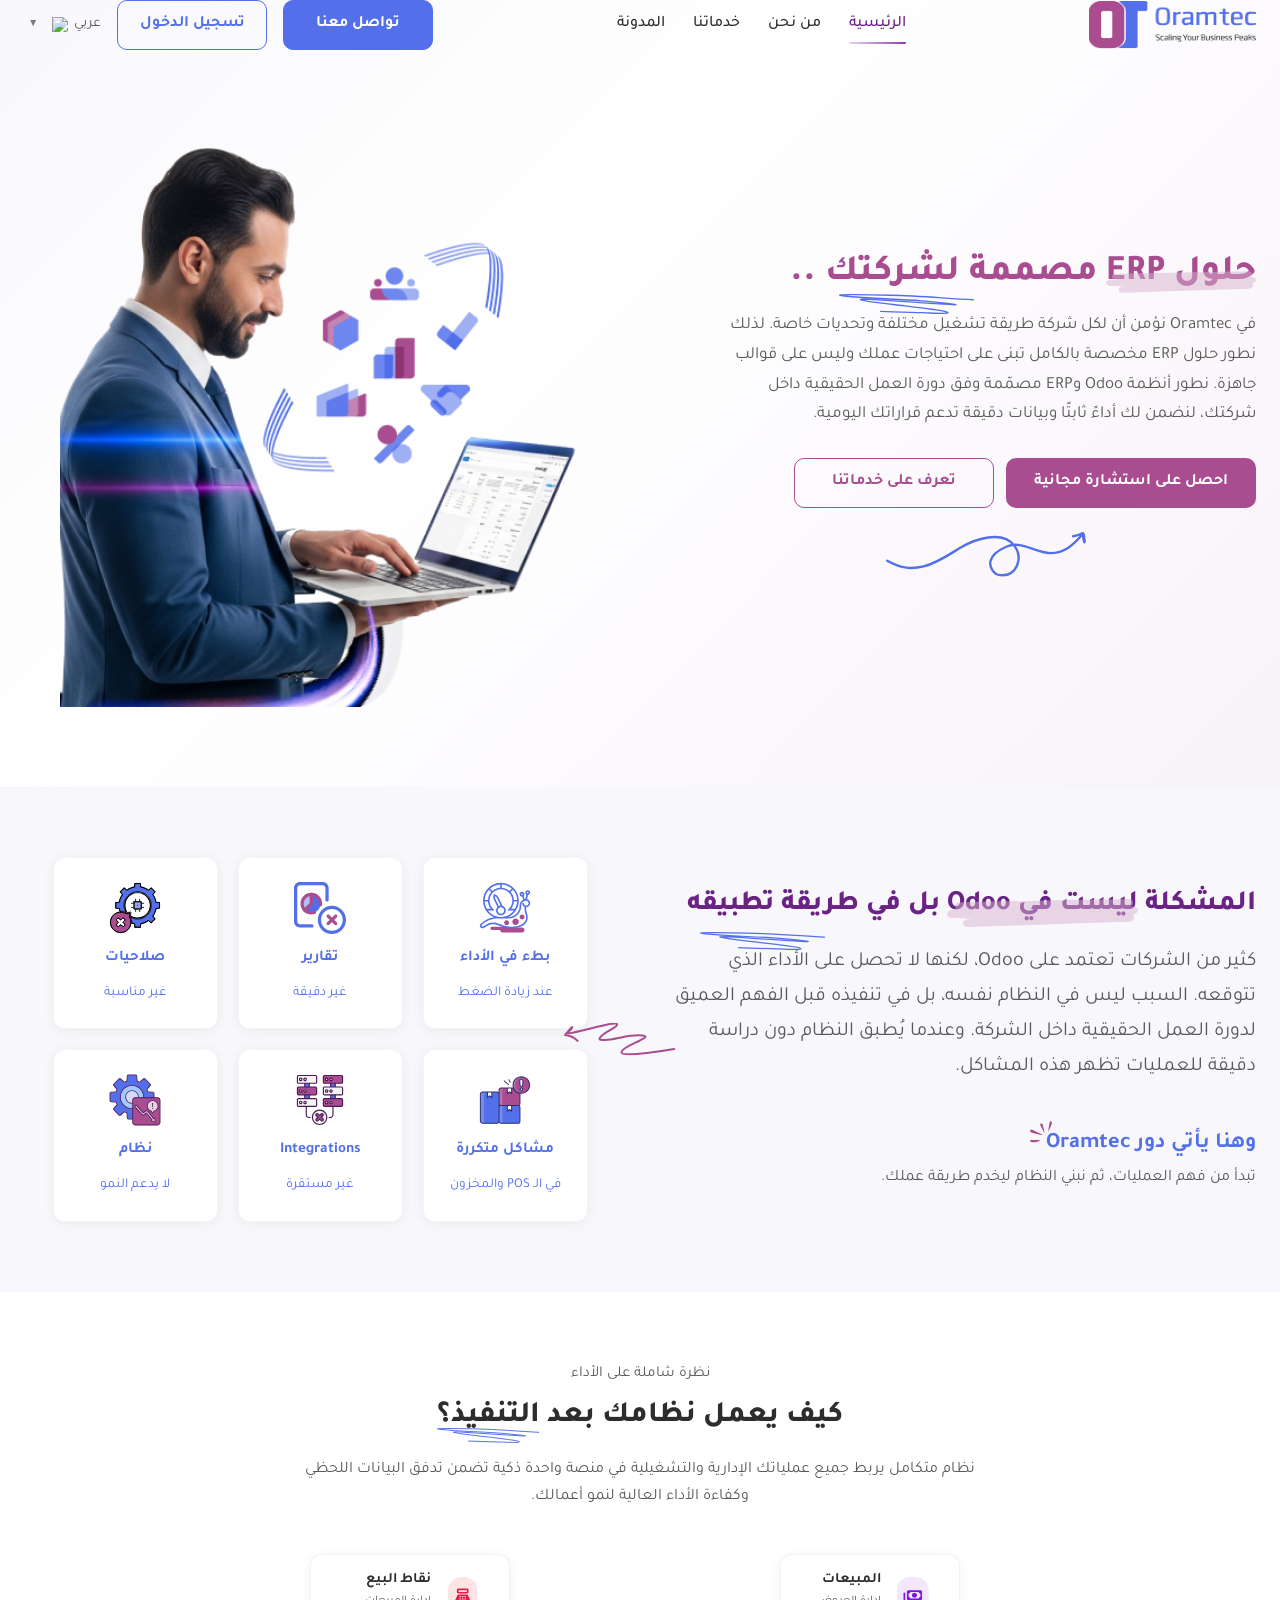
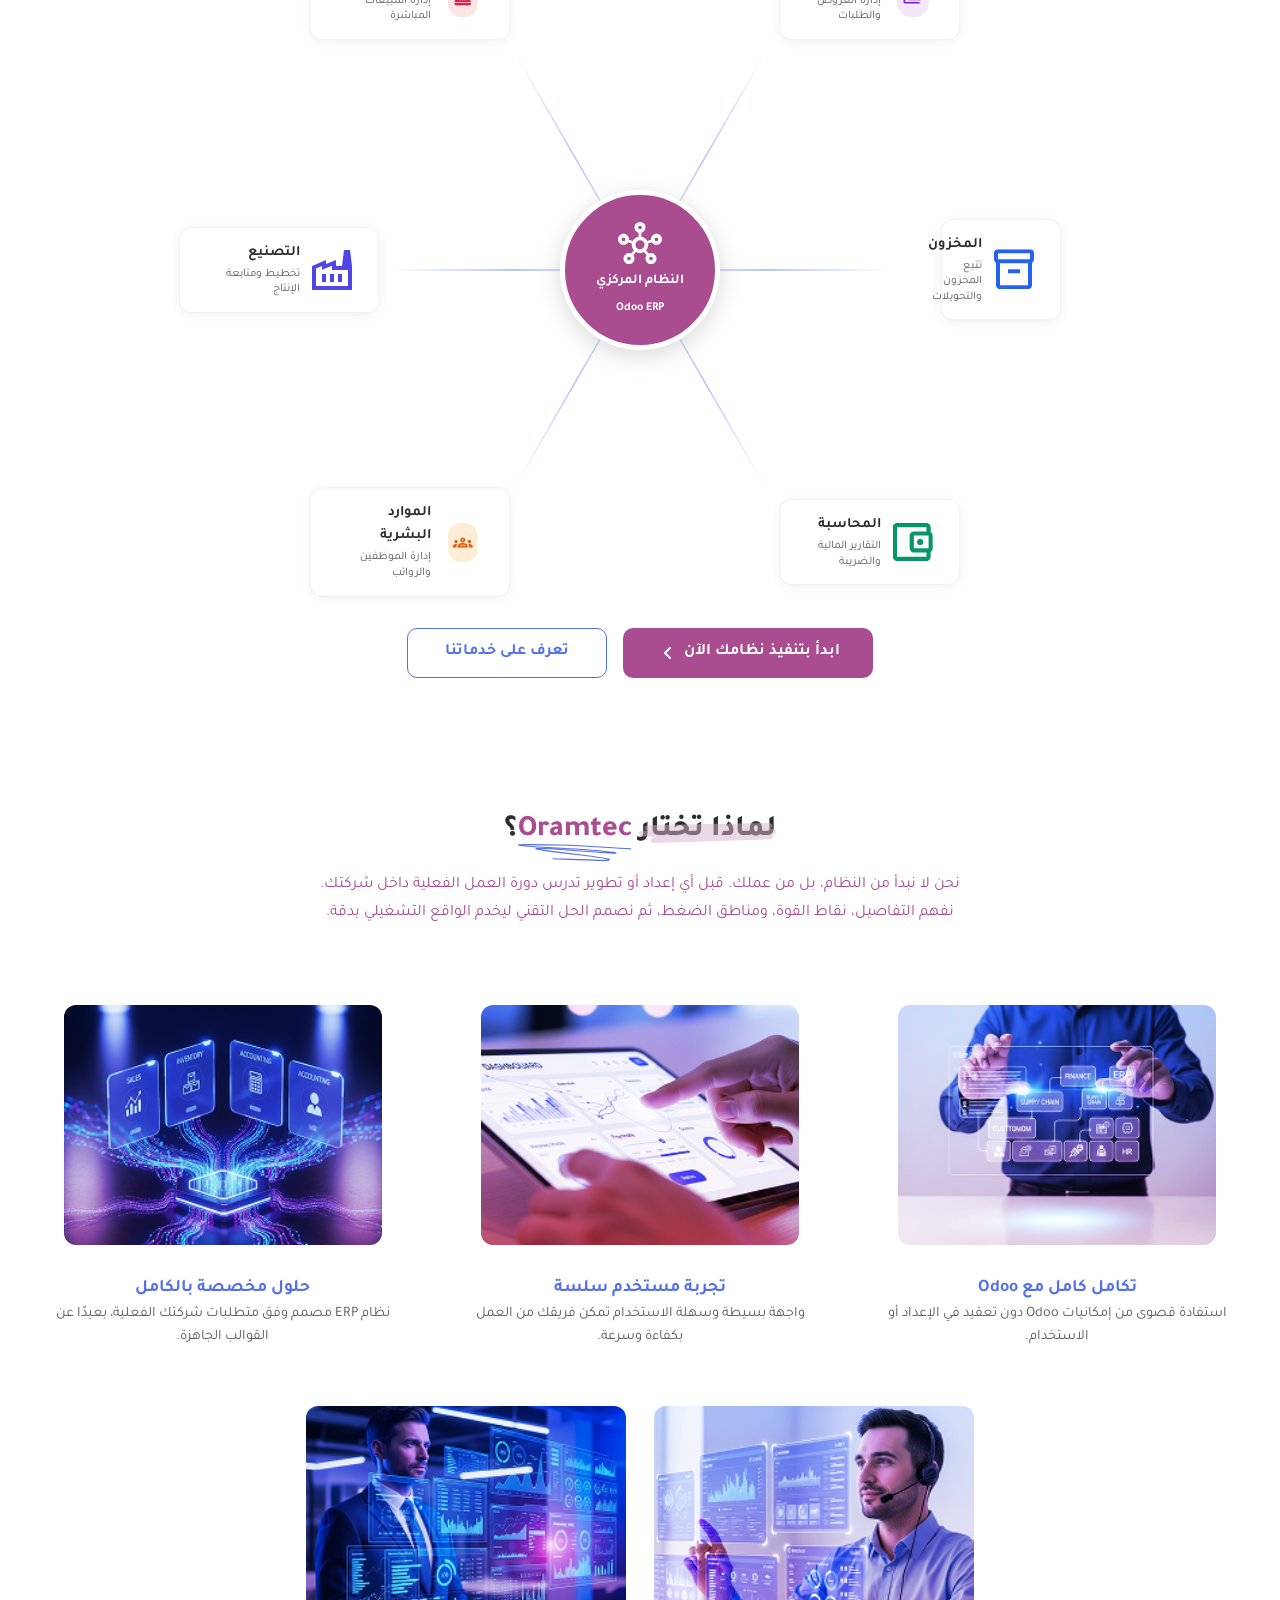
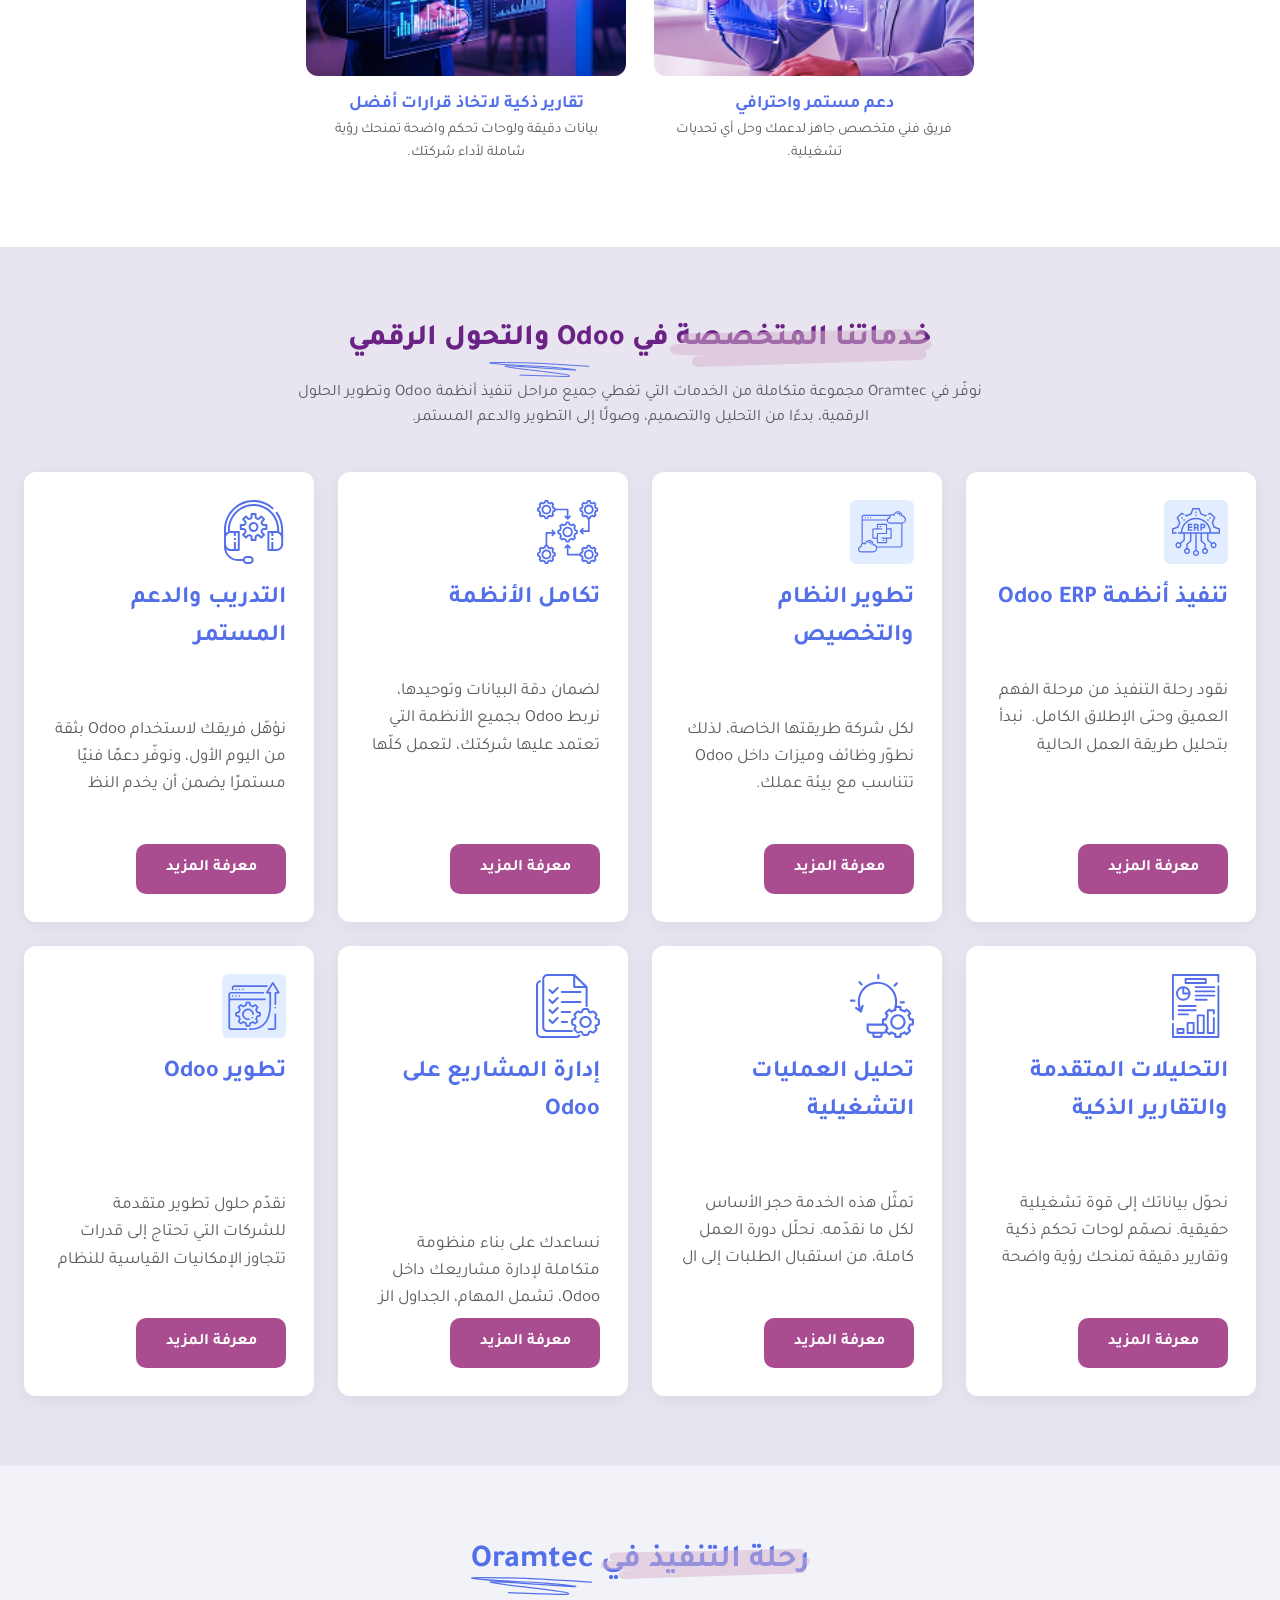
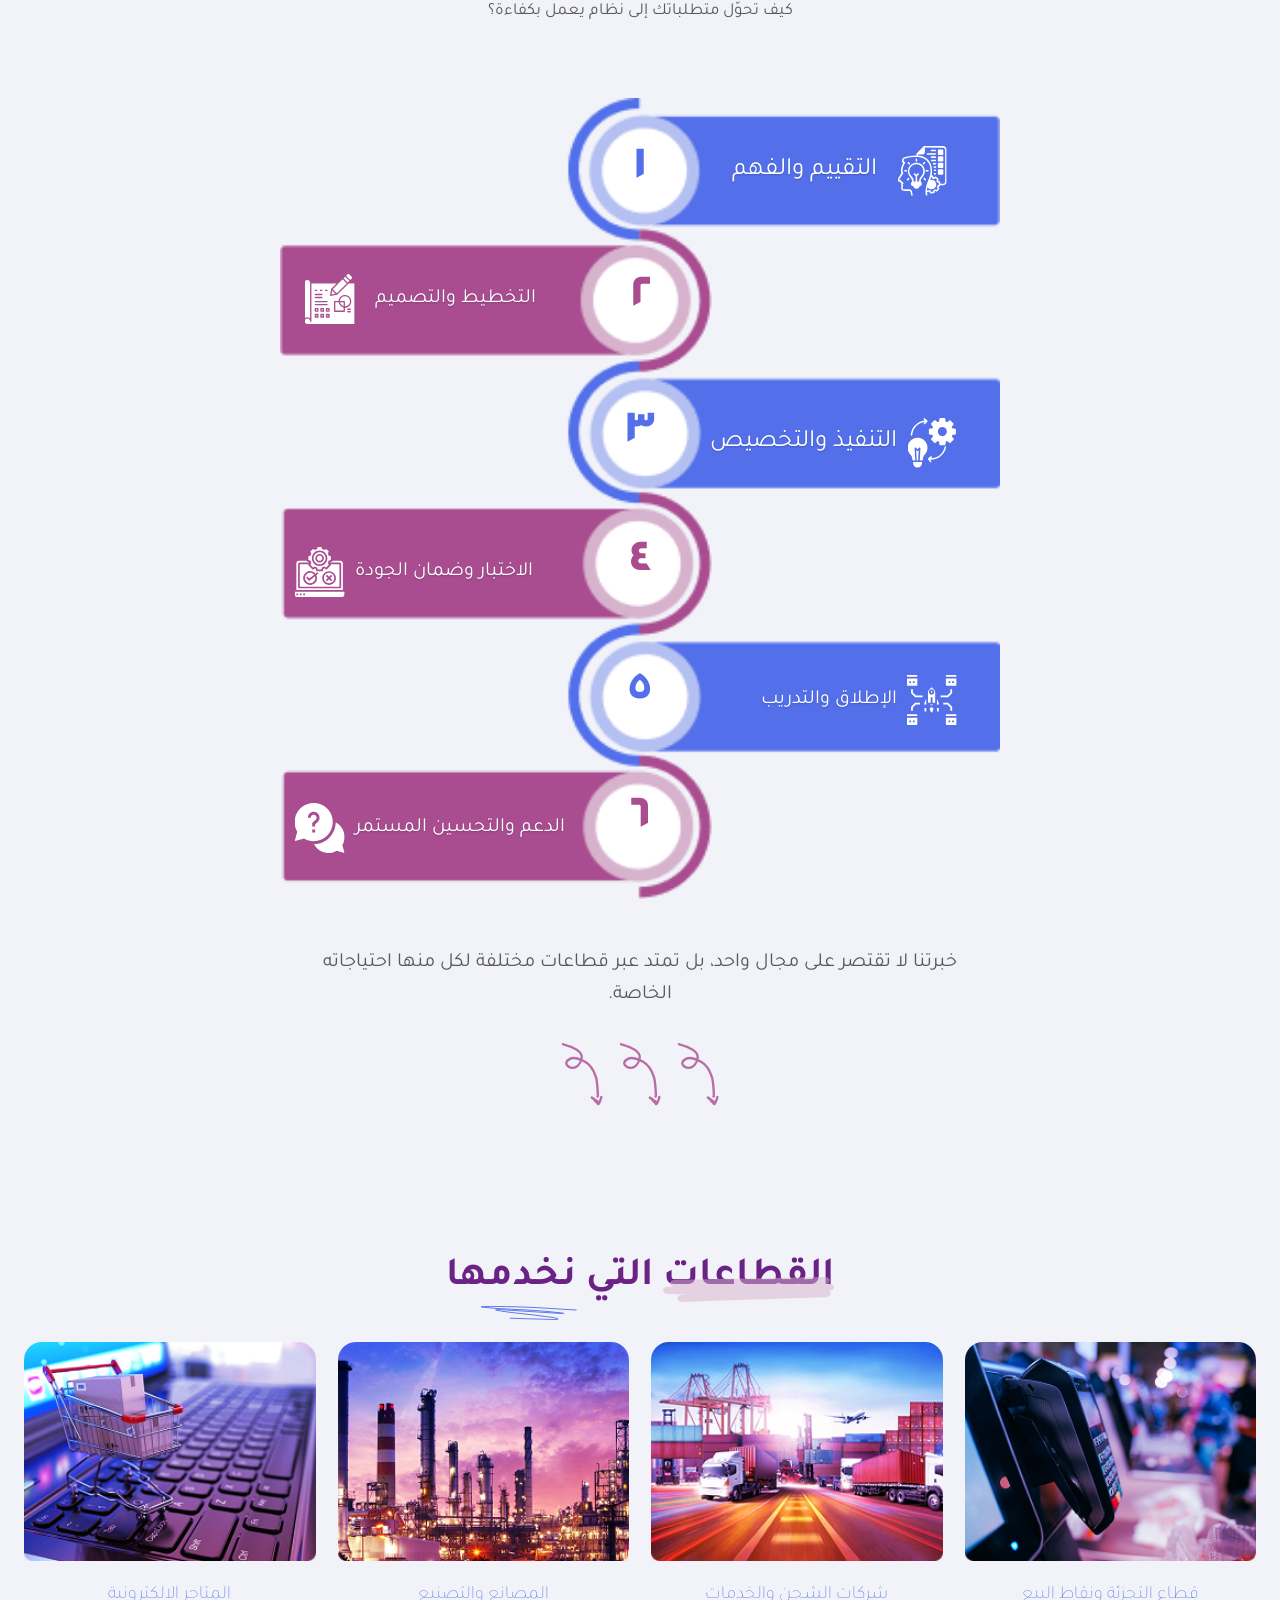
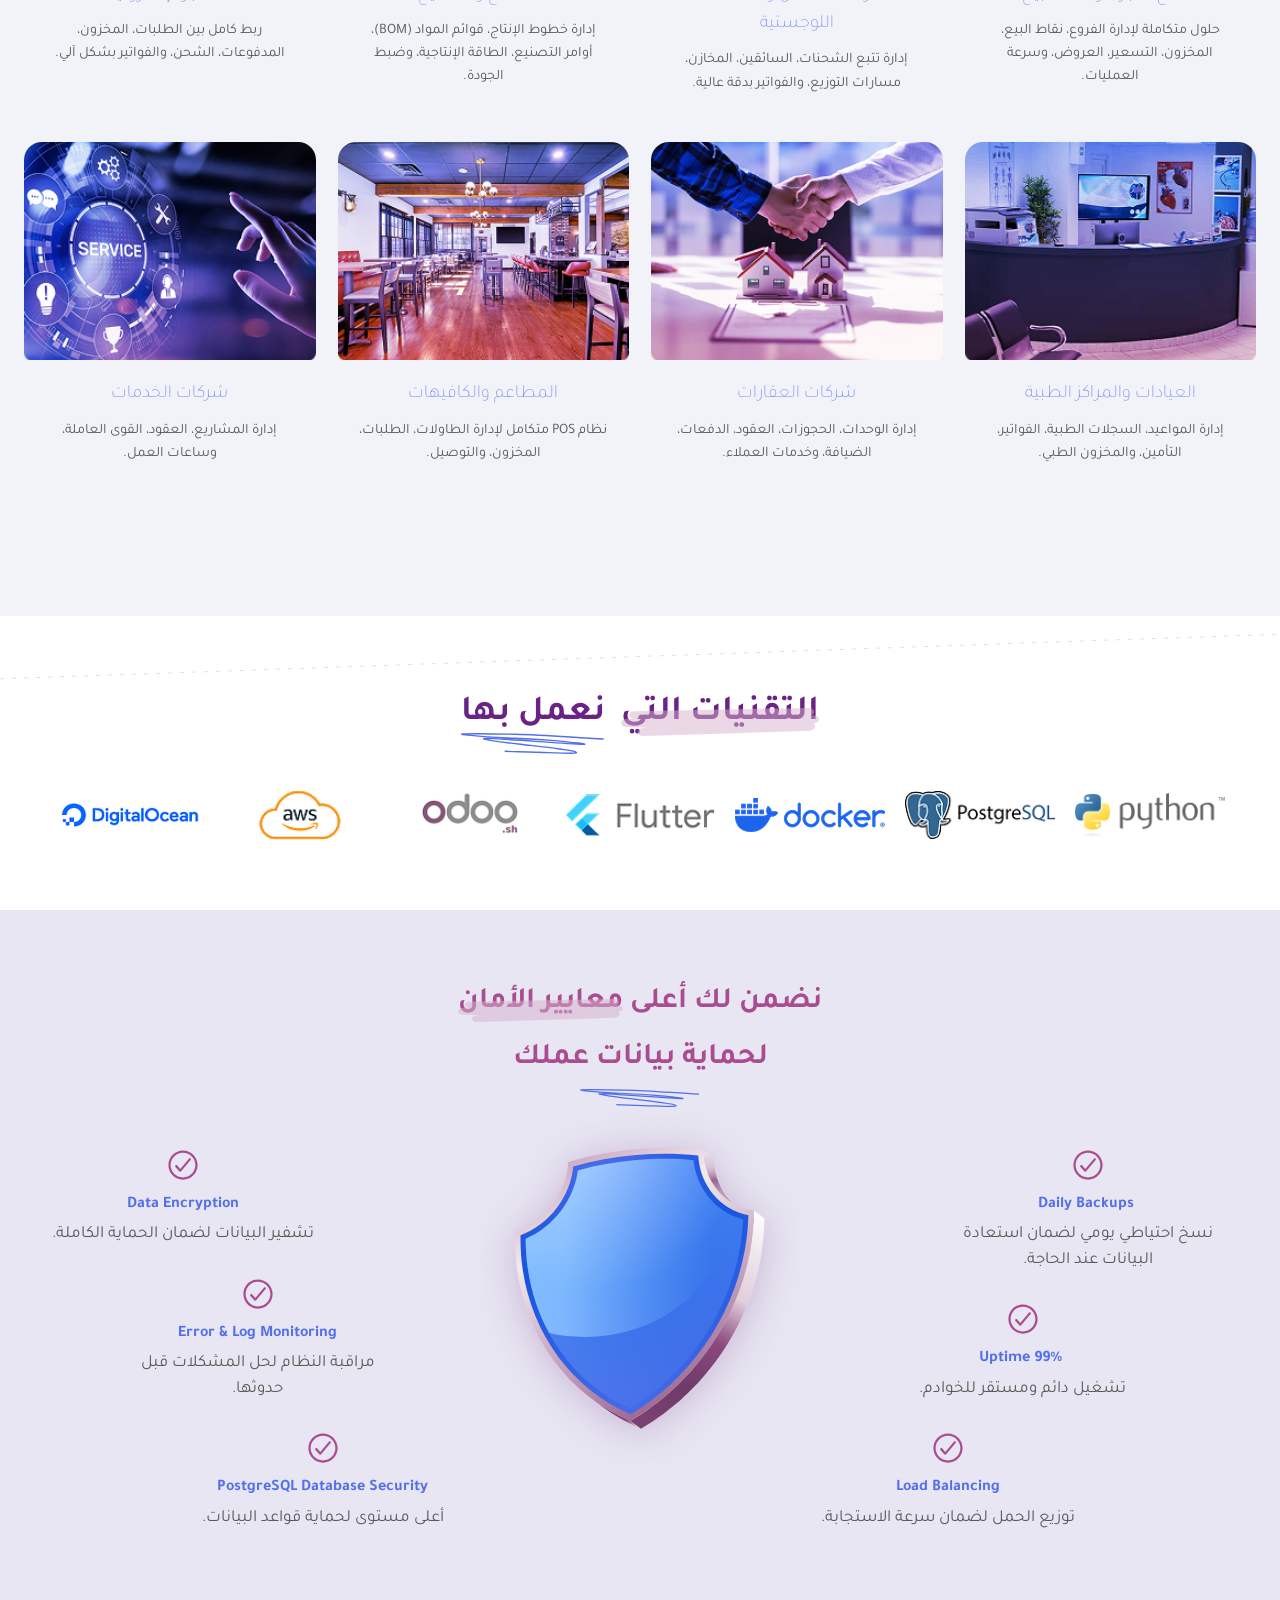
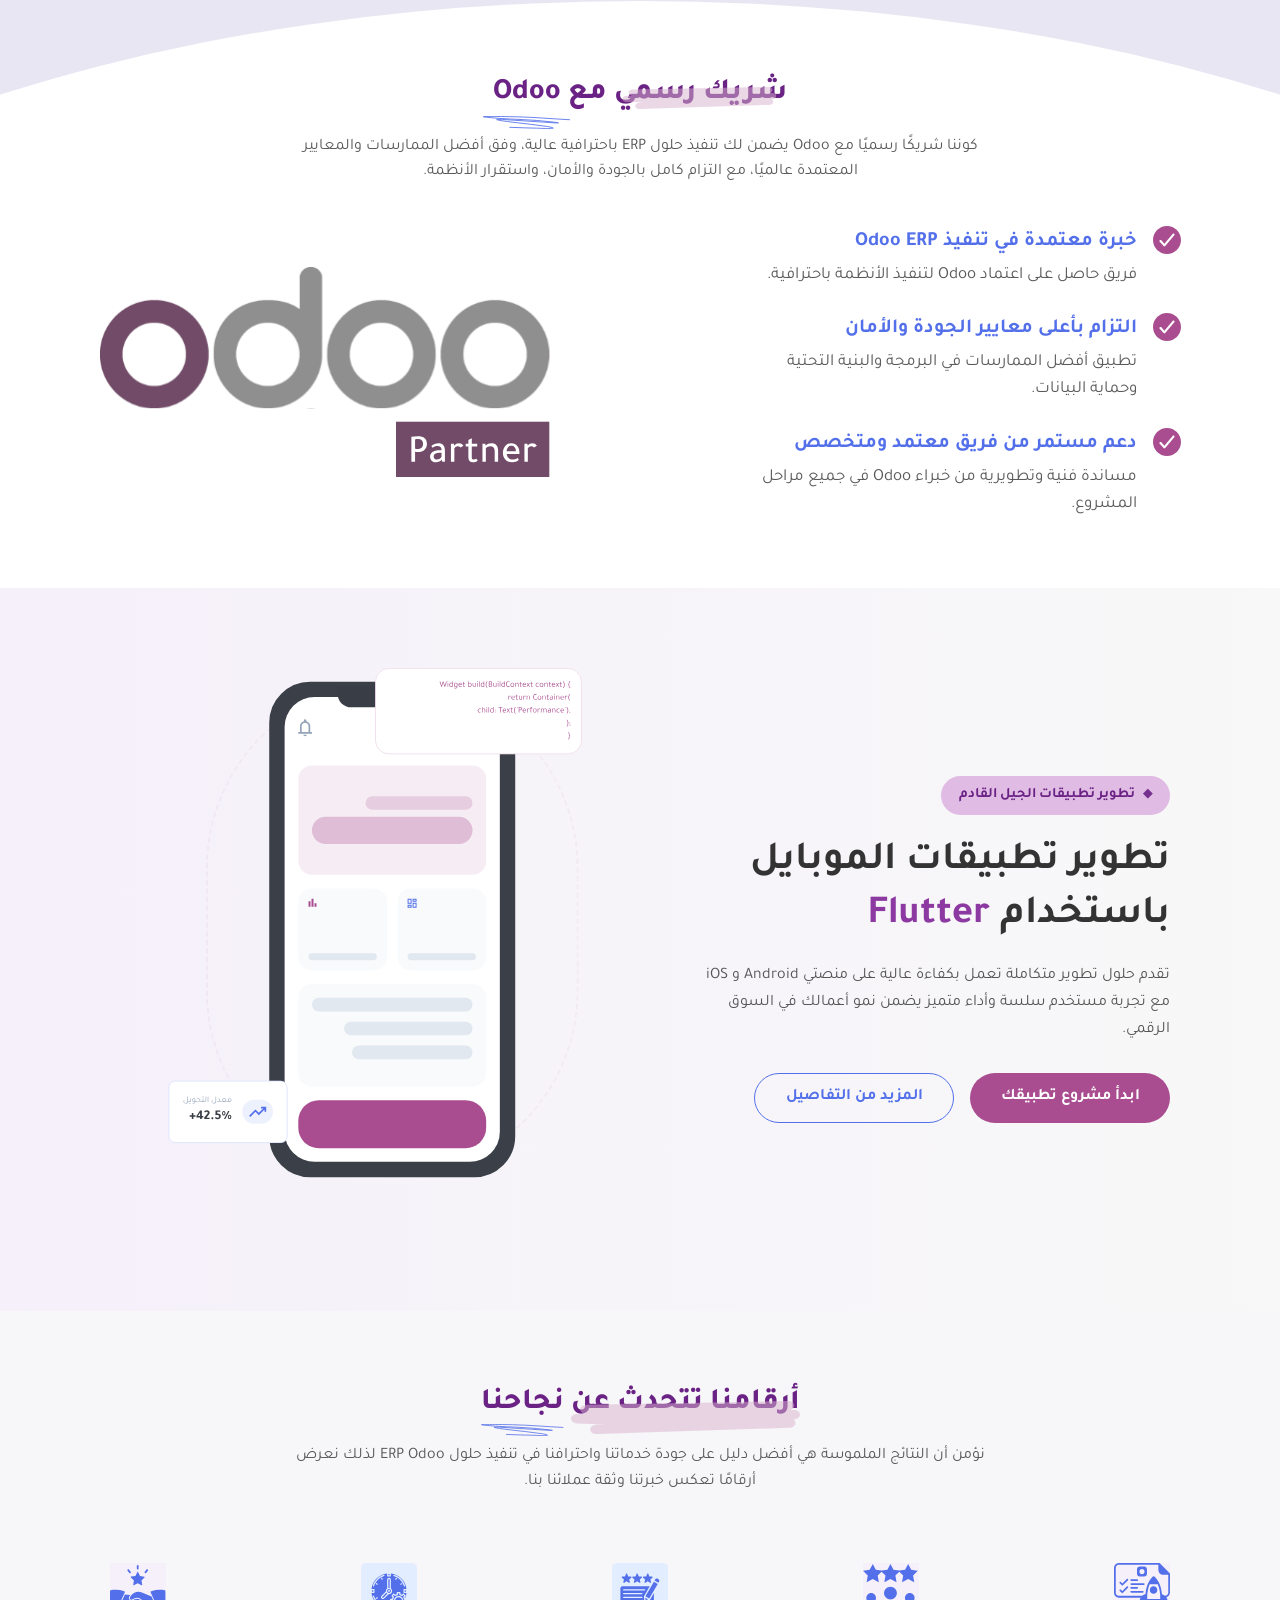
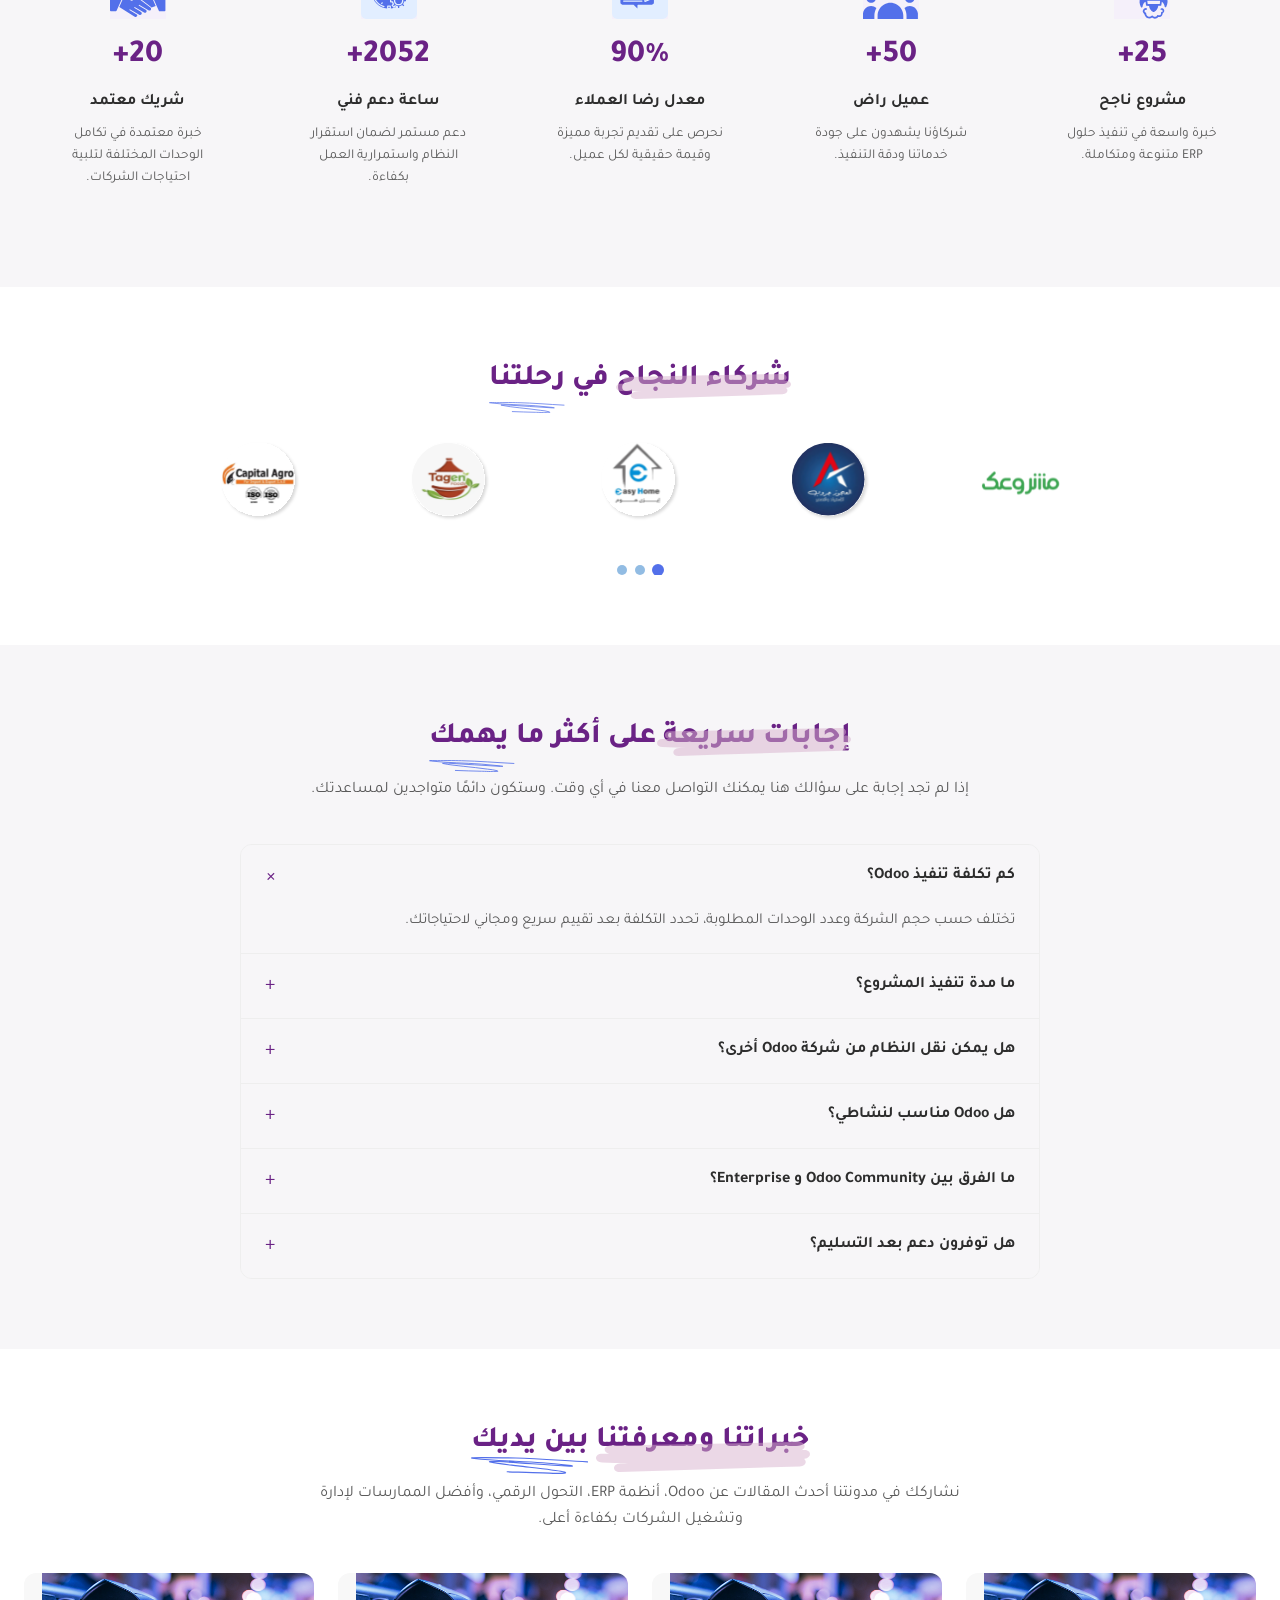
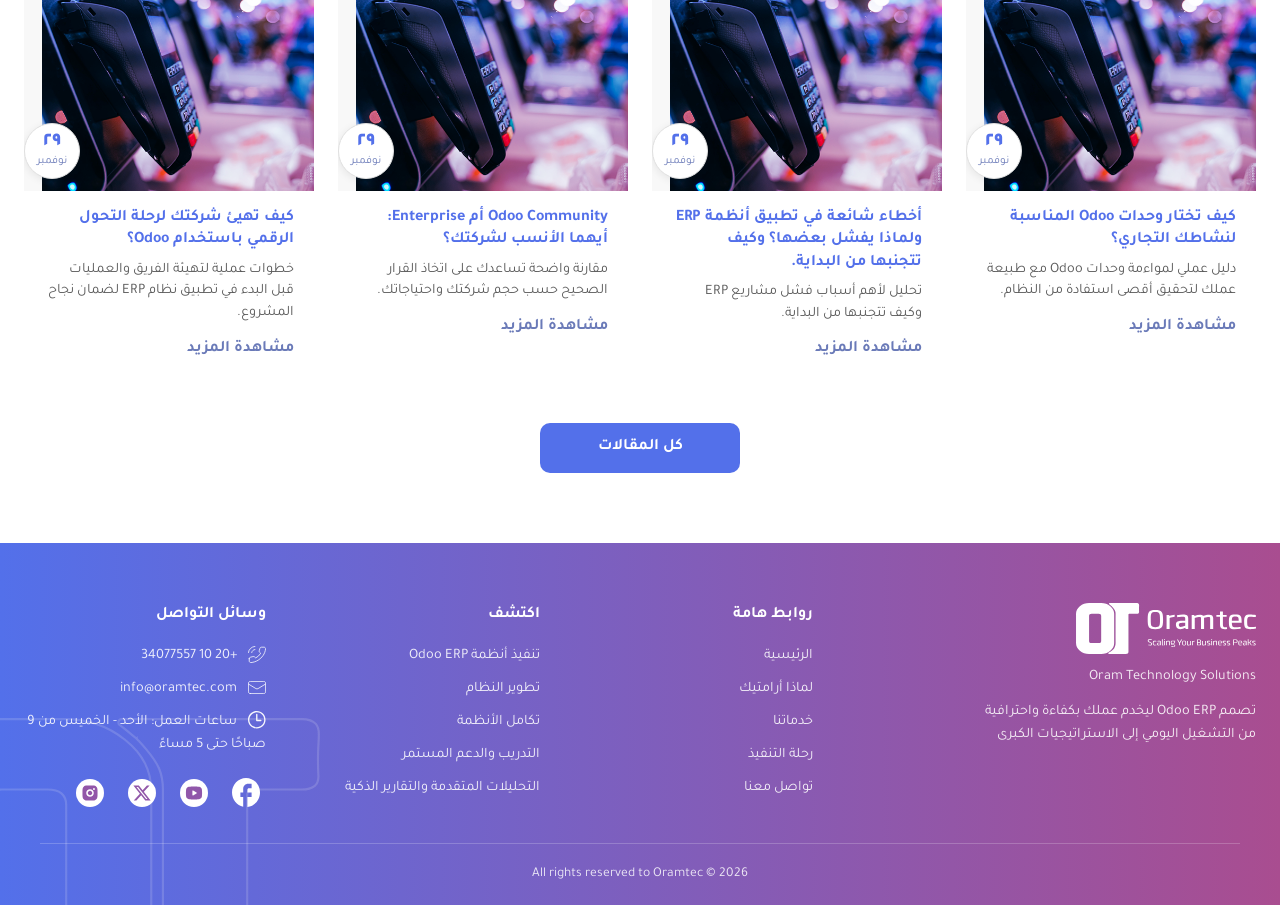
==== index.html @ c9c0c826 "إضافة أيقونة التاب (favicon) logo - tab.svg لجميع الصفحات Made-with: Cursor" ====
<!DOCTYPE html>
<html lang="ar" dir="rtl">

<head>
  <meta charset="UTF-8">
  <meta name="viewport" content="width=device-width, initial-scale=1.0">
  <link rel="icon" type="image/svg+xml" href="images/logo - tab.svg">
  <title>Oramtec - حلول ERP مصممة لشركتك</title>
  <link rel="stylesheet" href="https://cdnjs.cloudflare.com/ajax/libs/font-awesome/6.0.0-beta3/css/all.min.css">
  <link rel="stylesheet" href="css/styles.css">
  <link rel="preconnect" href="https://fonts.googleapis.com">
  <link rel="preconnect" href="https://fonts.gstatic.com" crossorigin>
  <link href="https://fonts.googleapis.com/css2?family=Tajawal:wght@400;500;700;800&display=swap" rel="stylesheet">
</head>

<body>
  <!-- Header -->
  <header class="header">
    <div class="container header-inner">
      <a href="#home" class="logo">
        <img src="images/Logo.png" alt="Oramtec - Scaling Your Business Peaks" class="logo-img">
      </a>
      <nav class="nav">
        <a href="#home" class="active">الرئيسية</a>
        <a href="about.html">من نحن</a>
        <a href="Our services.html">خدماتنا</a>
        <a href="blog.html">المدونة</a>
        <!-- <a href="contact.html">تواصل معنا</a> -->
        <div class="nav-actions-mobile">
          <a href="contact.html" class="btn btn-primary">تواصل معنا</a>
          <a href="#" class="btn btn-login">تسجيل الدخول</a>
          <a href="#" class="nav-lang-mobile" aria-label="تحويل الموقع إلى العربية">
            <span></span>
            <img src="https://flagcdn.com/w20/eg.png" alt="العربية" width="20" height="15">
          </a>
        </div>
      </nav>
      <div class="header-actions">
        <a href="contact.html" class="btn btn-primary">تواصل معنا</a>
        <a href="#" class="btn btn-login">تسجيل الدخول</a>
        <div class="lang-select">
          <span>عربي</span>
          <img src="https://flagcdn.com/w20/eg.png" alt="العربية" width="20" height="15">
          <span class="lang-arrow">▼</span>
        </div>
      </div>
      <button class="menu-toggle" aria-label="القائمة" type="button">
        <span class="icon-menu" aria-hidden="true">☰</span>
        <span class="icon-close" aria-hidden="true">✕</span>
      </button>
    </div>
  </header>

  <!-- Hero -->
  <section id="home" class="hero">
    <div class="container hero-inner">
      <div class="hero-content">
        <h1 class="hero-title">
          <span class="hero-title-erp-wrap">حلول ERP<img src="images/Vector.svg" alt="" class="hero-vector-on-text"
              aria-hidden="true"></span> <span class="hero-title-underline-wrap">مصممة لشركتك<img
              src="images/Underlines below the text.svg" alt="" class="hero-underlines" aria-hidden="true"></span> ..
        </h1>
        <p class="hero-desc">
          في Oramtec نؤمن أن لكل شركة طريقة تشغيل مختلفة وتحديات خاصة. لذلك نطور حلول ERP مخصصة بالكامل تبنى على
          احتياجات عملك وليس على قوالب جاهزة. نطور أنظمة Odoo وERP مصمّمة وفق دورة العمل الحقيقية داخل شركتك، لنضمن لك
          أداءً ثابتًا وبيانات دقيقة تدعم قراراتك اليومية. </p>
        <div class="hero-buttons">
          <a href="#contact" class="btn btn-primary btn-lg">احصل على استشارة مجانية</a>
          <a href="#services" class="btn btn-outline btn-lg">تعرف على خدماتنا</a>
        </div>
        <img src="images/Arrow in Hero.svg" alt="" class="hero-arrow" aria-hidden="true">
      </div>
      <div class="hero-visual">
        <img src="images/Hero.png" alt="حلول ERP مصممة لشركتك" class="hero-main-img">
      </div>
    </div>
  </section>

  <!-- Problem Section -->
  <section class="problem-section">
    <div class="container problem-inner">
      <div class="problem-text-col">
        <h2 class="problem-title">
          المشكلة <span class="problem-title-vector-wrap">ليست في Odoo<img src="images/Vector.svg" alt=""
              class="problem-vector-on-text" aria-hidden="true"></span> <span class="problem-title-underline-wrap">بل في
            طريقة تطبيقه<img src="images/Underlines below the text.svg" alt="" class="problem-underlines"
              aria-hidden="true"></span>
        </h2>
        <p class="problem-desc">
          كثير من الشركات تعتمد على Odoo، لكنها لا تحصل على الأداء الذي تتوقعه. السبب ليس في النظام نفسه، بل في تنفيذه
          قبل الفهم العميق لدورة العمل الحقيقية داخل الشركة. وعندما يُطبق النظام دون دراسة دقيقة للعمليات تظهر هذه
          المشاكل.
        </p>
        <div class="problem-solution">
          <p class="problem-solution-text">
            <strong class="problem-solution-bold">وهنا يأتي دور <span class="problem-oramtec-wrap"><img
                  src="images/Problem section/Points in the text.svg" alt="" class="problem-sparkle"
                  aria-hidden="true">Oramtec</span></strong> <br>
            تبدأ من فهم العمليات، ثم نبني النظام ليخدم طريقة عملك.
          </p>
        </div>
        <img src="images/Problem section/share.svg" alt="" class="problem-arrow" aria-hidden="true">
      </div>
      <div class="problem-cards-col">
        <div class="problem-grid">


          <div class="problem-card">
            <img src="images/Problem section/Slow performance.svg" alt="">
            <span class="problem-card-title">بطء في الأداء</span>
            <span class="problem-card-sub">عند زيادة الضغط</span>
          </div>
          <div class="problem-card">
            <img src="images/Problem section/Inaccurate reports.svg" alt="">
            <span class="problem-card-title">تقارير</span>
            <span class="problem-card-sub">غير دقيقة</span>
          </div>
          <div class="problem-card">
            <img src="images/Problem section/Inappropriate permissions.svg" alt="">
            <span class="problem-card-title">صلاحيات</span>
            <span class="problem-card-sub">غير مناسبة</span>
          </div>
          <div class="problem-card">
            <img src="images/Problem section/Recurring problems.svg" alt="">
            <span class="problem-card-title">مشاكل متكررة</span>
            <span class="problem-card-sub">في الـ POS والمخزون</span>
          </div>
          <div class="problem-card">
            <img src="images/Problem section/Integrations.svg" alt="">
            <span class="problem-card-title">Integrations</span>
            <span class="problem-card-sub">غير مستقرة</span>
          </div>

          <div class="problem-card">
            <img src="images/Problem section/System not supported.svg" alt="">
            <span class="problem-card-title">نظام</span>
            <span class="problem-card-sub">لا يدعم النمو</span>
          </div>
        </div>
      </div>
    </div>
  </section>

  <!-- System Overview - كيف يعمل نظامك -->
  <section class="system-section">
    <div class="container">
      <p class="system-subtitle">نظرة شاملة على الأداء</p>
      <h2 class="system-title">
        كيف يعمل نظامك بعد <span class="system-title-underline-wrap">التنفيذ؟<img
            src="images/Underlines below the text.svg" alt="" class="system-underlines" aria-hidden="true"></span>
      </h2>
      <p class="system-desc">نظام متكامل يربط جميع عملياتك الإدارية والتشغيلية في منصة واحدة ذكية تضمن تدفق البيانات
        اللحظي وكفاءة الأداء العالية لنمو أعمالك.</p>
      <div class="system-diagram">
        <div class="system-diagram-inner">
          <img src="images/core section/Horizontal Divider.svg" alt="" class="system-connector system-connector--tr"
            aria-hidden="true">
          <img src="images/core section/Horizontal Divider.svg" alt="" class="system-connector system-connector--r"
            aria-hidden="true">
          <img src="images/core section/Horizontal Divider.svg" alt="" class="system-connector system-connector--br"
            aria-hidden="true">
          <img src="images/core section/Horizontal Divider.svg" alt="" class="system-connector system-connector--bl"
            aria-hidden="true">
          <img src="images/core section/Horizontal Divider.svg" alt="" class="system-connector system-connector--l"
            aria-hidden="true">
          <img src="images/core section/Horizontal Divider.svg" alt="" class="system-connector system-connector--tl"
            aria-hidden="true">
          <div class="system-module system-module--tr" data-pos="tr">
            <div class="module-card">
              <img src="images/core section/Sales.svg" alt="">
              <div class="module-card-text">
                <span class="module-card-title">المبيعات</span>
                <span class="module-card-desc">إدارة العروض والطلبات</span>
              </div>
            </div>
          </div>
          <div class="system-module system-module--r" data-pos="r">
            <div class="module-card">
              <img src="images/core section/Inventory.svg" alt="">
              <div class="module-card-text">
                <span class="module-card-title">المخزون</span>
                <span class="module-card-desc">تتبع المخزون والتحويلات</span>
              </div>
            </div>
          </div>
          <div class="system-module system-module--br" data-pos="br">
            <div class="module-card">
              <img src="images/core section/Accounting.svg" alt="">
              <div class="module-card-text">
                <span class="module-card-title">المحاسبة</span>
                <span class="module-card-desc">التقارير المالية والضريبة</span>
              </div>
            </div>
          </div>
          <div class="system-center-wrap">
            <div class="system-center">
              <img src="images/core section/odoo erb.svg" alt="" class="system-center-icon">
              <span class="system-center-top">النظام المركزي</span>
              <span class="system-center-bottom">Odoo ERP</span>
            </div>
          </div>
          <div class="system-module system-module--bl" data-pos="bl">
            <div class="module-card">
              <img src="images/core section/HR.svg" alt="">
              <div class="module-card-text">
                <span class="module-card-title">الموارد البشرية</span>
                <span class="module-card-desc">إدارة الموظفين والرواتب</span>
              </div>
            </div>
          </div>
          <div class="system-module system-module--l" data-pos="l">
            <div class="module-card">
              <img src="images/core section/Manufacturing.svg" alt="">
              <div class="module-card-text">
                <span class="module-card-title">التصنيع</span>
                <span class="module-card-desc">تخطيط ومتابعة الإنتاج</span>
              </div>
            </div>
          </div>
          <div class="system-module system-module--tl" data-pos="tl">
            <div class="module-card">
              <img src="images/core section/Points of Sale.svg" alt="">
              <div class="module-card-text">
                <span class="module-card-title">نقاط البيع</span>
                <span class="module-card-desc">إدارة المبيعات المباشرة</span>
              </div>
            </div>
          </div>
        </div>
      </div>
      <div class="cta-buttons">
        <a href="#contact" class="btn  btn-lg btn-with-arrow"> ابدأ بتنفيذ نظامك الآن <i class="fa-solid fa-angle-left"></i></a>
        <a href="#services" class="btn btn-outline btn-lg">تعرف على خدماتنا</a>
      </div>
    </div>
  </section>

  <!-- Why Oramtec -->
  <section id="about" class="why-section">
    <div class="container">
      <h2 class="why-title"><span class="why-title-underline-wrap">لماذا تختار<img src="images/Vector.svg" alt=""
            class="why-underlines" aria-hidden="true"></span> <span class="why-title-vector-wrap">Oramtec<img
            src="images/Underlines below the text.svg" alt="" class="why-vector-on-text" aria-hidden="true"></span>؟
      </h2>
      <p class="why-desc">نحن لا نبدأ من النظام، بل من عملك. قبل أي إعداد أو تطوير تدرس دورة العمل الفعلية داخل شركتك.
        نفهم التفاصيل، نقاط القوة، ومناطق الضغط، ثم نصمم الحل التقني ليخدم الواقع التشغيلي بدقة.</p>
      <div class="why-grid">
        <div class="why-card">
          <div class="why-img"><img src="images/Why  us/Image-3.png" alt="حلول مخصصة بالكامل"></div>
          <h3>تكامل كامل مع Odoo</h3>
          <p>استفادة قصوى من إمكانيات Odoo دون تعقيد في الإعداد أو الاستخدام.</p>
        </div>
        <div class="why-card">
          <div class="why-img"><img src="images/Why  us/Image-2.png" alt="تجربة مستخدم سلسة"></div>
          <h3>تجربة مستخدم سلسة</h3>
          <p>واجهة بسيطة وسهلة الاستخدام تمكن فريقك من العمل بكفاءة وسرعة.</p>
        </div>
        <div class="why-card">
          <div class="why-img"><img src="images/Why  us/Image-1.png" alt="حلول مخصصة بالكامل"></div>
          <h3>حلول مخصصة بالكامل</h3>
          <p>نظام ERP مصمم وفق متطلبات شركتك الفعلية، بعيدًا عن القوالب الجاهزة.</p>
        </div>
        <div class="why-card-wrap">
          <div class="why-card">
            <div class="why-img"><img src="images/Why  us/Image-5.png" alt="دعم مستمر واحترافي"></div>
            <h3>دعم مستمر واحترافي</h3>
            <p>فريق فني متخصص جاهز لدعمك وحل أي تحديات تشغيلية.</p>
          </div>
          <div class="why-card">
            <div class="why-img"><img src="images/Why  us/Image-4.png" alt="تقارير ذكية"></div>
            <h3>تقارير ذكية لاتخاذ قرارات أفضل</h3>
            <p>بيانات دقيقة ولوحات تحكم واضحة تمنحك رؤية شاملة لأداء شركتك.</p>
          </div>

        </div>

        <!-- <div class="why-card">
          <div class="why-img"><img src="images/Why  us/Image-5.png" alt="استقرار وأمان"></div>
          <h3>استقرار وأمان</h3>
          <p>بنية تحتية آمنة ونسخ احتياطية لضمان استمرارية العمل.</p>
        </div> -->
      </div>
    </div>
  </section>

  <!-- Services -->
  <section id="services" class="services-section">
    <div class="container">
      <h2 class="section-title purple services-title"><span class="services-title-vector-wrap">خدماتنا المتخصصة في
          Odoo<img src="images/Vector.svg" alt="" class="services-vector-on-text" aria-hidden="true"></span> <span
          class="services-title-underline-wrap">والتحول الرقمي<img src="images/Underlines below the text.svg" alt=""
            class="services-underlines" aria-hidden="true"></span></h2>
      <p class="section-desc">نوفّر في Oramtec مجموعة متكاملة من الخدمات التي تغطي جميع مراحل تنفيذ أنظمة Odoo وتطوير
        الحلول الرقمية، بدءًا من التحليل والتصميم، وصولًا إلى التطوير والدعم المستمر.</p>
      <div class="services-grid">
        <div class="service-card">
          <img src="images/Our services/Execution.svg" alt="">
          <h3>تنفيذ أنظمة Odoo ERP</h3>
          <p>نقود رحلة التنفيذ من مرحلة الفهم العميق وحتى الإطلاق الكامل.  نبدأ بتحليل طريقة العمل الحالية
          </p>
          <a href="#" class="btn  btn-sm">معرفة المزيد</a>
        </div>
        <div class="service-card">
          <img src="images/Our services/development.svg" alt="">
          <h3>تطوير النظام والتخصيص</h3>
          <p>لكل شركة طريقتها الخاصة، لذلك نطوّر وظائف وميزات داخل Odoo تتناسب مع بيئة عملك.</p>
          <a href="#" class="btn  btn-sm">معرفة المزيد</a>
        </div>
        <div class="service-card">
          <img src="images/Our services/Systems integration.svg" alt="">
          <h3>تكامل الأنظمة</h3>
          <p>لضمان دقة البيانات وتوحيدها، نربط Odoo بجميع الأنظمة التي تعتمد عليها شركتك، لتعمل كلّها</p>
          <a href="#" class="btn  btn-sm">معرفة المزيد</a>
        </div>
        <div class="service-card">
          <img src="images/Our services/Training.svg" alt="">
          <h3>التدريب والدعم المستمر</h3>
          <p>نؤهّل فريقك لاستخدام Odoo بثقة من اليوم الأول، ونوفّر دعمًا فنيًا مستمرًا يضمن أن يخدم النظ</p>
          <a href="#" class="btn  btn-sm">معرفة المزيد</a>
        </div>

        <div class="service-card">
          <img src="images/Our services/Introduction Analysis.svg" alt="">
          <h3>التحليلات المتقدمة والتقارير الذكية</h3>
          <p>نحوّل بياناتك إلى قوة تشغيلية حقيقية. نصمّم لوحات تحكم ذكية وتقارير دقيقة تمنحك رؤية واضحة</p>
          <a href="#" class="btn btn-primary btn-sm">معرفة المزيد</a>
        </div>
        <div class="service-card">
          <img src="images/Our services/Process analysis.svg" alt="">
          <h3>تحليل العمليات التشغيلية</h3>
          <p>تمثّل هذه الخدمة حجر الأساس لكل ما نقدّمه. نحلّل دورة العمل كاملة، من استقبال الطلبات إلى ال</p>
          <a href="#" class="btn btn-primary btn-sm">معرفة المزيد</a>
        </div>
        <div class="service-card">
          <img src="images/Our services/Project management.svg" alt="">
          <h3>إدارة المشاريع على Odoo</h3>
          <p style="margin-top: 90px;">نساعدك على بناء منظومة متكاملة لإدارة مشاريعك داخل Odoo، تشمل المهام، الجداول الز
          </p>
          <a href="#" class="btn btn-primary btn-sm">معرفة المزيد</a>
        </div>
        <div class="service-card">
          <img src="images/Our services/Odoo development.svg" alt="">
          <h3>تطوير Odoo</h3>
          <p style="margin-top: 90px;">نقدّم حلول تطوير متقدمة للشركات التي تحتاج إلى قدرات تتجاوز الإمكانيات القياسية
            للنظام</p>
          <a href="#" class="btn btn-primary btn-sm">معرفة المزيد</a>
        </div>



      </div>
    </div>
  </section>

  <!-- Execution Journey -->
  <section class="journey-section">
    <div class="container">
      <h2 class="journey-title">
        <span class="journey-title-underlined">رحلة التنفيذ في <img src="images/Vector.svg" alt=""
            class="journey-title-underline" aria-hidden="true"></span> <span
          class="journey-title-accent-wrap">Oramtec<img src="images/Underlines below the text.svg" alt=""
            class="journey-title-vector" aria-hidden="true"></span>
      </h2>
      <p class="journey-subtitle">كيف تحوّل متطلباتك إلى نظام يعمل بكفاءة؟</p>
      <div class="journey-steps-wrap">
        <div class="journey-objects-container">
          <img src="images/Implementation journey/OBJECTS.png" alt="" class="journey-objects-img" aria-hidden="true">
          <div class="journey-overlay">
            <span class="journey-circle-num" data-step="1">١</span>
            <span class="journey-circle-num" data-step="2">٢</span>
            <span class="journey-circle-num" data-step="3">٣</span>
            <span class="journey-circle-num" data-step="4">٤</span>
            <span class="journey-circle-num" data-step="5">٥</span>
            <span class="journey-circle-num" data-step="6">٦</span>

            <span class="journey-bar-text journey-bar-1">
              <img src="images/Implementation journey/Assessment and understanding.svg" alt="" aria-hidden="true">
              <span>التقييم والفهم</span>
            </span>
            <span class="journey-bar-text journey-bar-2">
              <span>التخطيط والتصميم</span>
              <img src="images/Implementation journey/Planning and design.svg" alt="" aria-hidden="true">
            </span>
            <span class="journey-bar-text journey-bar-3">
              <img src="images/Implementation journey/Implementation and allocation.svg" alt="" aria-hidden="true">

              <span>التنفيذ والتخصيص</span>
            </span>
            <span class="journey-bar-text journey-bar-4">
              <span>الاختبار وضمان الجودة</span>
              <img src="images/Implementation journey/Test.svg" alt="" aria-hidden="true">
            </span>
            <span class="journey-bar-text journey-bar-5">
              <img src="images/Implementation journey/Launch.svg" alt="" aria-hidden="true">

              <span>الإطلاق والتدريب</span>
            </span>
            <span class="journey-bar-text journey-bar-6">
              <span>الدعم والتحسين المستمر</span>
              <img src="images/Implementation journey/Support.svg" alt="" aria-hidden="true">
            </span>
          </div>
        </div>
      </div>
      <p class="journey-note">خبرتنا لا تقتصر على مجال واحد، بل تمتد عبر قطاعات مختلفة لكل منها احتياجاته الخاصة.</p>
      <div class="journey-wave-arrows">
        <img src="images/Group 4.svg" alt="" aria-hidden="true">
        <img src="images/Group 4.svg" alt="" aria-hidden="true">
        <img src="images/Group 4.svg" alt="" aria-hidden="true">
      </div>
    </div>
  </section>

  <!-- Sectors -->
  <section class="sectors-section">
    <div class="container">
      <h2 class="sectors-title"><span class="sectors-title-vector-wrap">القطاعات<img src="images/Vector.svg" alt=""
            class="sectors-title-vector" aria-hidden="true"></span> التي نخدمها<img
          src="images/Underlines below the text.svg" alt="" class="sectors-title-underline" aria-hidden="true"></h2>
      <div class="sectors-grid">
        <div class="sector-card">
          <div class="sector-img-wrap">
            <img src="images/Sectors/image (4).png" alt="قطاع التجزئة ونقاط البيع">
          </div>
          <h3>قطاع التجزئة ونقاط البيع</h3>
          <p>حلول متكاملة لإدارة الفروع، نقاط البيع، المخزون، التسعير، العروض، وسرعة العمليات.</p>
        </div>
        <div class="sector-card">
          <div class="sector-img-wrap">
            <img src="images/Sectors/image (3).png" alt="شركات الشحن والخدمات اللوجستية">
          </div>
          <h3>شركات الشحن والخدمات اللوجستية</h3>
          <p>إدارة تتبع الشحنات، السائقين، المخازن، مسارات التوزيع، والفواتير بدقة عالية.</p>
        </div>
        <div class="sector-card">
          <div class="sector-img-wrap">
            <img src="images/Sectors/image (2).png" alt="المصانع والتصنيع">
          </div>
          <h3>المصانع والتصنيع</h3>
          <p>إدارة خطوط الإنتاج، قوائم المواد (BOM)، أوامر التصنيع، الطاقة الإنتاجية، وضبط الجودة.</p>
        </div>

        <div class="sector-card">
          <div class="sector-img-wrap">
            <img src="images/Sectors/image (1).png" alt="المتاجر الإلكترونية">
          </div>
          <h3>المتاجر الإلكترونية</h3>
          <p>ربط كامل بين الطلبات، المخزون، المدفوعات، الشحن، والفواتير بشكل آلي.</p>
        </div>
        <div class="sector-card">
          <div class="sector-img-wrap">
            <img src="images/Sectors/image (7).png" alt="العيادات والمراكز الطبية">
          </div>
          <h3>العيادات والمراكز الطبية</h3>
          <p>إدارة المواعيد، السجلات الطبية، الفواتير، التأمين، والمخزون الطبي.</p>
        </div>
        <div class="sector-card">
          <div class="sector-img-wrap">
            <img src="images/Sectors/image (8).png" alt="شركات العقارات">
          </div>
          <h3>شركات العقارات</h3>
          <p>إدارة الوحدات، الحجوزات، العقود، الدفعات، الضيافة، وخدمات العملاء.</p>
        </div>
        <div class="sector-card">
          <div class="sector-img-wrap">
            <img src="images/Sectors/image (6).png" alt="المطاعم والكافيهات">
          </div>
          <h3>المطاعم والكافيهات</h3>
          <p>نظام POS متكامل لإدارة الطاولات، الطلبات، المخزون، والتوصيل.</p>
        </div>
        <div class="sector-card">
          <div class="sector-img-wrap">
            <img src="images/Sectors/image (5).png" alt="شركات الخدمات">
          </div>
          <h3>شركات الخدمات</h3>
          <p>إدارة المشاريع، العقود، القوى العاملة، وساعات العمل.</p>
        </div>



      </div>
    </div>
  </section>

  <!-- Technologies -->
  <section class="technologies-section">
    <div class="container">
      <h2 class="technologies-title">
        <span class="technologies-title-vector-wrap">التقنيات التي <img src="images/Vector.svg" alt=""
            class="technologies-title-vector" aria-hidden="true"></span>
        <span class="technologies-title-underline-wrap">نعمل بها<img src="images/Underlines below the text.svg" alt=""
            class="technologies-title-underline" aria-hidden="true"></span>
      </h2>
      <div class="tech-logos">

        <div class="tech-item">
          <img src="images/Technologies/python.png" alt="Python" class="tech-icon" style="width: 150px;">
        </div>
        <div class="tech-item">
          <img src="images/Technologies/postgre sql.png" alt="PostgreSQL" class="tech-icon" style="width: 150px;">
        </div>
        <div class="tech-item">
          <img src="images/Technologies/Docker_Logo.svg 1.png" alt="Docker" class="tech-icon" style="width: 150px;">
        </div>
        <div class="tech-item">
          <img src="images/Technologies/flutter.png" alt="Flutter" class="tech-icon" style="width: 150px;">
        </div>
        <div class="tech-item">
          <img src="images/Technologies/odoo.png" alt="Odoo" class="tech-icon" style="width: 150px;">
        </div>
        <div class="tech-item">
          <img src="images/Technologies/aws.png" alt="AWS" class="tech-icon" style="width: 150px;">
        </div>
        <div class="tech-item">
          <img src="images/Technologies/digital ocean.png" alt="DigitalOcean" class="tech-icon" style="width: 150px;">
        </div>
      </div>
    </div>
  </section>

  <!-- Security -->
  <section class="security-section">
    <div class="container">
      <h2 class="security-title">
        نضمن لك أعلى
        <span class="security-title-vector-wrap">معايير الأمان
          <img src="images/Vector.svg" alt="" class="security-title-vector" aria-hidden="true">
        </span>
      </h2>
      <p class="security-subtitle">
        لحماية بيانات عملك
        <img src="images/Underlines below the text.svg" alt="" class="security-subtitle-underline" aria-hidden="true">
      </p>
      <div class="security-layout">
        <div class="security-col security-col-left">

          <div class="security-item" style="margin-left: 130px;">
            <div class="security-item-icon">
              <img src="images/security/checkmark-circle-outline.svg" alt="">
            </div>
            <div class="security-item-text">
              <span class="security-item-en"> Daily Backups</span>
              <p>نسخ احتياطي يومي لضمان استعادة البيانات عند الحاجة.</p>
            </div>
          </div>
          <div class="security-item">
            <div class="security-item-icon">
              <img src="images/security/checkmark-circle-outline.svg" alt="">
            </div>
            <div class="security-item-text">
              <span class="security-item-en"> 99% Uptime</span>
              <p>تشغيل دائم ومستقر للخوادم.</p>
            </div>
          </div>
          <div class="security-item" style="margin-left: -150px;">
            <div class="security-item-icon">
              <img src="images/security/checkmark-circle-outline.svg" alt="">
            </div>
            <div class="security-item-text">
              <span class="security-item-en">Load Balancing</span>
              <p>توزيع الحمل لضمان سرعة الاستجابة.</p>
            </div>
          </div>
        </div>
        <div class="security-center">
          <img src="images/security/security.svg" alt="الأمان" class="shield-img">
        </div>
        <div class="security-col security-col-right">
          <div class="security-item" style="margin-left: -150px;">
            <div class="security-item-icon">
              <img src="images/security/checkmark-circle-outline.svg" alt="">
            </div>
            <div class="security-item-text">
              <span class="security-item-en">Data Encryption</span>
              <p>تشفير البيانات لضمان الحماية الكاملة.</p>
            </div>
          </div>
          <div class="security-item">
            <div class="security-item-icon">
              <img src="images/security/checkmark-circle-outline.svg" alt="">
            </div>
            <div class="security-item-text">
              <span class="security-item-en">Error & Log Monitoring</span>
              <p>مراقبة النظام لحل المشكلات قبل حدوثها.</p>
            </div>
          </div>
          <div class="security-item" style="margin-left: 130px;">
            <div class="security-item-icon">
              <img src="images/security/checkmark-circle-outline.svg" alt="">
            </div>
            <div class="security-item-text">
              <span class="security-item-en"> PostgreSQL Database Security</span>
              <p>أعلى مستوى لحماية قواعد البيانات.</p>
            </div>
          </div>
        </div>
      </div>
    </div>
  </section>

  <!-- Odoo Partner -->
  <section class="odoo-partner-section">
    <div class="container">
      <h2 class="section-title purple odoo-title">
        <span class="odoo-title-vector-wrap">شريك رسمي مع
          <img src="images/Vector.svg" alt="" class="odoo-title-vector" aria-hidden="true">
        </span>
        <span class="odoo-title-underline-wrap">Odoo
          <img src="images/Underlines below the text.svg" alt="" class="odoo-title-underline" aria-hidden="true">
        </span>
      </h2>
      <p class="section-desc">كوننا شريكًا رسميًا مع Odoo يضمن لك تنفيذ حلول ERP باحترافية عالية، وفق أفضل الممارسات
        والمعايير المعتمدة عالميًا، مع التزام كامل بالجودة والأمان، واستقرار الأنظمة.</p>
      <div class="odoo-partner-inner">
        <div class="odoo-benefits">
          <div class="odoo-benefit">
            <img src="images/Official partner/Vector.svg" alt="">
            <div>
              <h4>خبرة معتمدة في تنفيذ Odoo ERP</h4>
              <p>فريق حاصل على اعتماد Odoo لتنفيذ الأنظمة باحترافية.</p>
            </div>
          </div>
          <div class="odoo-benefit">
            <img src="images/Official partner/Vector.svg" alt="">
            <div>
              <h4>التزام بأعلى معايير الجودة والأمان</h4>
              <p>تطبيق أفضل الممارسات في البرمجة والبنية التحتية وحماية البيانات.</p>
            </div>
          </div>
          <div class="odoo-benefit">
            <img src="images/Official partner/Vector.svg" alt="">
            <div>
              <h4>دعم مستمر من فريق معتمد ومتخصص</h4>
              <p>مساندة فنية وتطويرية من خبراء Odoo في جميع مراحل المشروع.</p>
            </div>
          </div>
        </div>
        <div class="odoo-logo-wrap">
          <img src="images/Official partner/odoo.svg" alt="Odoo Partner" class="odoo-logo">
        </div>
      </div>
    </div>
  </section>

  <!-- Flutter Section -->
  <section class="flutter-section">
    <div class="container">
      <div class="flutter-inner">
        <div class="flutter-content">
          <div class="flutter-tagline">
            <span class="flutter-tagline-icon">◆</span>
            <span>تطوير تطبيقات الجيل القادم</span>
          </div>
          <h2 class="flutter-title">
            <span class="flutter-title-vector-wrap">تطوير تطبيقات الموبايل باستخدام
              <span class="flutter-title-underline-wrap flutter-title-accent">Flutter
          </h2>
          <p class="flutter-desc">تقدم حلول تطوير متكاملة تعمل بكفاءة عالية على منصتي Android و iOS مع تجربة مستخدم سلسة
            وأداء متميز يضمن نمو أعمالك في السوق الرقمي.</p>
          <div class="flutter-buttons">
            <a href="#" class="btn ">ابدأ مشروع تطبيقك</a>
            <a href="#" class="btn btn-flutter">المزيد من التفاصيل</a>
          </div>
        </div>
        <div class="flutter-visual">
          <img src="images/flutter/Visual Left.svg" alt="" class="flutter-visual-img" aria-hidden="true">
        </div>
      </div>
    </div>
  </section>

  <!-- Our Numbers -->
  <section class="numbers-section">
    <div class="container">
      <h2 class="section-title purple"><span class="numbers-title-vector-wrap">أرقامنا تتحدث عن<img
            src="images/Vector.svg" alt="" class="numbers-title-vector" aria-hidden="true"></span> <span
          class="numbers-title-underline-wrap">نجاحنا<img src="images/Underlines below the text.svg" alt=""
            class="numbers-title-underline" aria-hidden="true"></span></h2>
      <p class="section-desc">نؤمن أن النتائج الملموسة هي أفضل دليل على جودة خدماتنا واحترافنا في تنفيذ حلول ERP Odoo
        لذلك نعرض أرقامًا تعكس خبرتنا وثقة عملائنا بنا.</p>
      <div class="numbers-grid">
        <div class="number-card">
          <img src="images/Our numbers/successful project.svg" alt="">
          <span class="number-value">25+</span>
          <h4>مشروع ناجح</h4>
          <p>خبرة واسعة في تنفيذ حلول ERP متنوعة ومتكاملة.</p>
        </div>
        <div class="number-card">
          <img src="images/Our numbers/Satisfied customer.svg" alt="">
          <span class="number-value">50+</span>
          <h4>عميل راض</h4>
          <p>شركاؤنا يشهدون على جودة خدماتنا ودقة التنفيذ.</p>
        </div>
        <div class="number-card">
          <img src="images/Our numbers/Customers.svg" alt="">
          <span class="number-value">90%</span>
          <h4>معدل رضا العملاء</h4>
          <p>نحرص على تقديم تجربة مميزة وقيمة حقيقية لكل عميل.</p>
        </div>
        <div class="number-card">
          <img src="images/Our numbers/support hour.svg" alt="">
          <span class="number-value">2052+</span>
          <h4>ساعة دعم فني</h4>
          <p>دعم مستمر لضمان استقرار النظام واستمرارية العمل بكفاءة.</p>
        </div>
        <div class="number-card">
          <img src="images/Our numbers/Certified Partner.svg" alt="">
          <span class="number-value">20+</span>
          <h4>شريك معتمد</h4>
          <p>خبرة معتمدة في تكامل الوحدات المختلفة لتلبية احتياجات الشركات.</p>
        </div>
      </div>
    </div>
  </section>

  <!-- Partners Carousel -->
  <section class="partners-section">
    <div class="container">
      <h2 class="section-title purple"><span class="partners-title-vector-wrap">شركاء النجاح في<img
            src="images/Vector.svg" alt="" class="partners-title-vector" aria-hidden="true"></span> <span
          class="partners-title-underline-wrap">رحلتنا<img src="images/Underlines below the text.svg" alt=""
            class="partners-title-underline" aria-hidden="true"></span></h2>
      <div class="partners-carousel">
        <div class="partners-track">
          <div class="partner-logo"><img src="images/Partners in Success/Your project.svg" alt="Oramtec"
              class="partner-logo-img"></div>
          <div class="partner-logo"><img src="images/Partners in Success/Old Group.svg" alt="المجود وردية"></div>
          <div class="partner-logo"><img src="images/Partners in Success/easy home.svg" alt="Easy Home"></div>
          <div class="partner-logo"><img src="images/Partners in Success/tagen.svg" alt="Tagen"></div>
          <div class="partner-logo"><img src="images/Partners in Success/capital agro.svg" alt="Capital Agro"></div>
        </div>
        <div class="carousel-dots" aria-hidden="true">
          <button class="dot active" data-index="0"></button>
          <button class="dot" data-index="1"></button>
          <button class="dot" data-index="2"></button>
        </div>
      </div>
    </div>
  </section>

  <!-- FAQ -->
  <section class="faq-section">
    <div class="container">
      <h2 class="section-title purple"><span class="faq-title-vector-wrap">إجابات سريعة على<img src="images/Vector.svg"
            alt="" class="faq-title-vector" aria-hidden="true"></span> <span class="faq-title-underline-wrap">أكثر ما
          يهمك<img src="images/Underlines below the text.svg" alt="" class="faq-title-underline"
            aria-hidden="true"></span></h2>
      <p class="section-desc">إذا لم تجد إجابة على سؤالك هنا يمكنك التواصل معنا في أي وقت. وستكون دائمًا متواجدين
        لمساعدتك.</p>
      <div class="accordion">
        <div class="accordion-item open">
          <button class="accordion-trigger" aria-expanded="true">
            <span>كم تكلفة تنفيذ Odoo؟</span>
            <span class="accordion-icon">+</span>
          </button>
          <div class="accordion-content">
            <p>تختلف حسب حجم الشركة وعدد الوحدات المطلوبة، تحدد التكلفة بعد تقييم سريع ومجاني لاحتياجاتك.</p>
          </div>
        </div>
        <div class="accordion-item">
          <button class="accordion-trigger" aria-expanded="false">
            <span>ما مدة تنفيذ المشروع؟</span>
            <span class="accordion-icon">+</span>
          </button>
          <div class="accordion-content">
            <p>تعتمد على نطاق المشروع وعدد الوحدات. نحدد جدولًا زمنيًا واضحًا بعد مرحلة التقييم.</p>
          </div>
        </div>
        <div class="accordion-item">
          <button class="accordion-trigger" aria-expanded="false">
            <span>هل يمكن نقل النظام من شركة Odoo أخرى؟</span>
            <span class="accordion-icon">+</span>
          </button>
          <div class="accordion-content">
            <p>نعم، نقدم خدمة نقل البيانات والنظام من منصات أو مزودي Odoo آخرين مع الحفاظ على سلامة البيانات.</p>
          </div>
        </div>
        <div class="accordion-item">
          <button class="accordion-trigger" aria-expanded="false">
            <span>هل Odoo مناسب لنشاطي؟</span>
            <span class="accordion-icon">+</span>
          </button>
          <div class="accordion-content">
            <p>Odoo يخدم قطاعات كثيرة (تجارة، تصنيع، خدمات، رعاية صحية، عقارات...). نقيّم معك مدى الملاءمة في الاستشارة
              المجانية.</p>
          </div>
        </div>
        <div class="accordion-item">
          <button class="accordion-trigger" aria-expanded="false">
            <span>ما الفرق بين Odoo Community و Enterprise؟</span>
            <span class="accordion-icon">+</span>
          </button>
          <div class="accordion-content">
            <p>Community نسخة مفتوحة المصدر مجانية مع دعم من طرف ثالث. Enterprise نسخة رسمية مع دعم وتحديثات من Odoo.
              ننصحك حسب حجمك واحتياجاتك.</p>
          </div>
        </div>
        <div class="accordion-item">
          <button class="accordion-trigger" aria-expanded="false">
            <span>هل توفرون دعم بعد التسليم؟</span>
            <span class="accordion-icon">+</span>
          </button>
          <div class="accordion-content">
            <p>نعم، نقدم عقود دعم فني وتطوير مستمر بعد التسليم لضمان استقرار النظام وتطوره مع احتياجاتك.</p>
          </div>
        </div>
      </div>
    </div>
  </section>

  <!-- Blog -->
  <section id="blog" class="blog-section">
    <div class="container">
      <h2 class="section-title purple"><span class="blog-title-vector-wrap">خبراتنا ومعرفتنا<img src="images/Vector.svg"
            alt="" class="blog-title-vector" aria-hidden="true"></span> <span class="blog-title-underline-wrap">بين
          يديك<img src="images/Underlines below the text.svg" alt="" class="blog-title-underline"
            aria-hidden="true"></span></h2>
      <p class="section-desc">نشاركك في مدونتنا أحدث المقالات عن Odoo، أنظمة ERP، التحول الرقمي، وأفضل الممارسات لإدارة
        وتشغيل الشركات بكفاءة أعلى.</p>
      <div class="blog-grid">
        <article class="blog-card">
          <div class="blog-img-wrap">
            <img src="images/blog/blog.png" alt="" class="blog-img">
            <div class="blog-date">
              <span class="blog-date-num">٢٩</span>
              <span class="blog-date-month">نوفمبر</span>
            </div>
          </div>
          <h3>كيف تختار وحدات Odoo المناسبة لنشاطك التجاري؟</h3>
          <p>دليل عملي لمواءمة وحدات Odoo مع طبيعة عملك لتحقيق أقصى استفادة من النظام.</p>
          <a href="#" class="blog-link">مشاهدة المزيد</a>
        </article>
        <article class="blog-card">
          <div class="blog-img-wrap">
            <img src="images/blog/blog.png" alt="" class="blog-img">
            <div class="blog-date">
              <span class="blog-date-num">٢٩</span>
              <span class="blog-date-month">نوفمبر</span>
            </div>
          </div>
          <h3>أخطاء شائعة في تطبيق أنظمة ERP ولماذا يفشل بعضها؟ وكيف تتجنبها من البداية.</h3>
          <p>تحليل لأهم أسباب فشل مشاريع ERP وكيف تتجنبها من البداية.</p>
          <a href="#" class="blog-link">مشاهدة المزيد</a>
        </article>
        <article class="blog-card">
          <div class="blog-img-wrap">
            <img src="images/blog/blog.png" alt="" class="blog-img">
            <div class="blog-date">
              <span class="blog-date-num">٢٩</span>
              <span class="blog-date-month">نوفمبر</span>
            </div>
          </div>
          <h3>Odoo Community أم Enterprise: أيهما الأنسب لشركتك؟</h3>
          <p>مقارنة واضحة تساعدك على اتخاذ القرار الصحيح حسب حجم شركتك واحتياجاتك.</p>
          <a href="#" class="blog-link">مشاهدة المزيد</a>
        </article>
        <article class="blog-card">
          <div class="blog-img-wrap">
            <img src="images/blog/blog.png" alt="" class="blog-img">
            <div class="blog-date">
              <span class="blog-date-num">٢٩</span>
              <span class="blog-date-month">نوفمبر</span>
            </div>
          </div>
          <h3>كيف تهيئ شركتك لرحلة التحول الرقمي باستخدام Odoo؟</h3>
          <p>خطوات عملية لتهيئة الفريق والعمليات قبل البدء في تطبيق نظام ERP لضمان نجاح المشروع.</p>
          <a href="#" class="blog-link">مشاهدة المزيد</a>
        </article>
      </div>
      <div class="blog-cta">
        <a href="#" class="btn btn-blue">كل المقالات</a>
      </div>
    </div>
  </section>

  <!-- Footer -->
  <footer id="contact" class="footer">
    <div class="footer-ot-watermark" aria-hidden="true">
      <img src="images/footer/icon - fotoer.svg" alt="">
    </div>
    <div class="container footer-inner">
      <div class="footer-brand">
        <img src="images/footer/logo - white.svg" alt="Oramtec" class="footer-logo">
        <p class="footer-tagline">Oram Technology Solutions</p>
        <p class="footer-desc">تصمم Odoo ERP ليخدم عملك بكفاءة واحترافية من التشغيل اليومي إلى الاستراتيجيات الكبرى</p>
      </div>
      <div class="footer-links">
        <div class="footer-col">
          <h4>روابط هامة</h4>
          <a href="#home">الرئيسية</a>
          <a href="#about">لماذا أرامتيك</a>
          <a href="#services">خدماتنا</a>
          <a href="#">رحلة التنفيذ</a>
          <a href="#contact">تواصل معنا</a>
        </div>
        <div class="footer-col">
          <h4>اكتشف</h4>
          <a href="#">تنفيذ أنظمة Odoo ERP</a>
          <a href="#">تطوير النظام</a>
          <a href="#">تكامل الأنظمة</a>
          <a href="#">التدريب والدعم المستمر</a>
          <a href="#">التحليلات المتقدمة والتقارير الذكية</a>
        </div>
        <div class="footer-col">
          <h4>وسائل التواصل</h4>
          <p><img src="images/footer/phone.svg" alt="" class="footer-icon"> +20 10 34077557</p>
          <p><img src="images/footer/email.svg" alt="" class="footer-icon"> info@oramtec.com</p>
          <p><img src="images/footer/hours.svg" alt="" class="footer-icon"> ساعات العمل: الأحد - الخميس من 9
            صباحًا حتى 5 مساءً</p>
          <div class="social-icons">
            <a href="#" aria-label="فيسبوك"><img src="images/footer/facebook.svg" alt=""></a>
            <a href="#" aria-label="لينكد إن"><img src="images/footer/mingcute_youtube-fill.svg" alt=""></a>
            <a href="#" aria-label="تويتر"><img src="images/footer/simple-icons_x.svg" alt=""></a>
            <a href="#" aria-label="انستغرام"><img src="images/footer/ri_instagram-fill.svg" alt=""></a>
          </div>
        </div>
      </div>
    </div>
    <div class="footer-copy">
      <p>All rights reserved to Oramtec © 2026</p>
    </div>
  </footer>

  <script src="script.js"></script>
</body>

</html>
---- css/styles.css ----
/* ===== Variables & Base ===== */
:root {
  --purple: #6A2285;
  --purple-light: #8B3DA8;
  --blue: #5370EA;
  --blue-light: #92BCE3;
  --pink: #E8D5EC;
  --bg-light: #F8F8F8;
  --bg-lavender: #E8E5F0;
  --text-dark: #2D2D2D;
  --text-muted: #5A5A5A;
  --white: #fff;
  --radius: 12px;
  --shadow: 0 4px 20px rgba(0, 0, 0, 0.06);
  --font: 'Tajawal', sans-serif;
}

* {
  box-sizing: border-box;
  margin: 0;
  padding: 0;
}

html {
  scroll-behavior: smooth;
  overflow-x: hidden;
}

body {
  font-family: var(--font);
  color: var(--text-dark);
  background: var(--white);
  line-height: 1.6;
  direction: rtl;
  overflow-x: hidden;
}

/* صور متجاوبة على جميع الشاشات */
img {
  max-width: 100%;
  height: auto;
  vertical-align: middle;
}

.hero-main-img,
.flutter-visual-img,
.sector-card img,
.blog-img,
.why-img img,
.journey-objects-img,
.odoo-logo {
  max-width: 100%;
  height: auto;
}

.container {
  max-width: 1440px;
  margin: 0 auto;
  padding: 0 32px;
  width: 100%;
}

/* ===== Header ===== */
.header {
  background: transparent;
  box-shadow: none;
  position: absolute;
  top: 0;
  left: 0;
  right: 0;
  z-index: 100;
  transition: background 0.25s ease, box-shadow 0.25s ease;
}

.header.scrolled {
  background: var(--white);
  box-shadow: 0 2px 12px rgba(0, 0, 0, 0.06);
  position: fixed;
}

.header-inner {
  display: flex;
  align-items: center;
  justify-content: space-between;
  gap: 24px;
  padding: 16px 24px;
}

.logo {
  display: block;
  text-decoration: none;
}

.logo-img {
  height: 48px;
  width: auto;
  display: block;
  object-fit: contain;
}

.nav {
  display: flex;
  gap: 28px;
}

.nav a {
  text-decoration: none;
  color: var(--text-dark);
  font-weight: 500;
  transition: color 0.2s;
}

.header:not(.scrolled) .nav a {
  color: var(--text-dark);
}

.header:not(.scrolled) .nav a:hover,
.header:not(.scrolled) .nav a.active {
  color: var(--purple);
}

.nav a:hover {
  color: var(--purple);
}

.nav a.active {
  color: var(--purple);
  position: relative;
}

.nav a.active::after {
  content: '';
  position: absolute;
  bottom: -6px;
  right: 0;
  left: 0;
  height: 2px;
  background: linear-gradient(90deg, var(--pink), var(--purple-light));
  border-radius: 1px;
}

.header-actions {
  display: flex;
  align-items: center;
  gap: 16px;
}

.btn {
  display: inline-block;
  padding: 10px 22px;
  border-radius: 10px;
  font-weight: 700;
  text-decoration: none;
  transition: all 0.2s;
  font-family: var(--font);
  border: 2px solid transparent;
  cursor: pointer;
}

.header-actions .btn-primary {
  background: #5370EA;
  color: #fff;
  border: 1px solid #5370EA;
  border-radius: 10px;
  width: 150px;
}


  .header-actions .btn-login {
  background:none;
  color: #5370EA;
  border: 1px solid #5370EA;
  border-radius: 10px;
  width: 150px;
}

.btn-login:hover {
  background: var(--pink);
  color: var(--purple);
}

.btn-sm {
  padding: 8px 18px;
  font-size: 0.9rem;
}

.btn-lg {
  padding: 14px 28px;
  font-size: 1.05rem;
}

.btn-blue {
  background: var(--blue);
  color: var(--white);
  padding: 12px 28px;
}

.lang-select {
  display: flex;
  align-items: center;
  gap: 6px;
  font-size: 0.9rem;
  color: var(--text-muted);
}

.lang-select img {
  border-radius: 2px;
}

.lang-select {
  position: relative;
  padding-left: 4px;
}

.lang-arrow {
  font-size: 0.65rem;
  opacity: 0.8;
  margin-right: 4px;
}

.menu-toggle {
  display: none;
  background: none;
  border: none;
  font-size: 1.5rem;
  cursor: pointer;
}

.nav-actions-mobile {
  display: none;
}

/* ===== Hero ===== */
.hero {
  background: linear-gradient(135deg, rgba(248, 248, 252, 0.98) 0%, var(--white) 40%, rgba(232, 213, 236, 0.3) 100%);
  padding: 120px 0 80px;
}

.hero-inner {
  display: grid;
  grid-template-columns: 1fr 1fr;
  gap: 48px;
  align-items: center;
}

.hero-visual {
  position: relative;
  display: flex;
  align-items: center;
  justify-content: center;
}

.hero-main-img {
  width: 100%;
  max-width: 520px;
  height: auto;
  display: block;
  object-fit: contain;
}

.hero-title-erp-wrap {
  position: relative;
  display: inline-block;
}

.hero-vector-on-text {
  position: absolute;
  bottom:-8px;
  right: 0;
  left: 0;
  width: 100%;
  min-width: 100px;
  height: 50px;
  display: block;
  pointer-events: none;
}

.hero-content {
  max-width: 540px;
}

.hero-title {
  font-size: 2.25rem;
  font-weight: 800;
  color: #A94D90;
  line-height: 1.35;
  margin-bottom: 12px;
}

.hero-title-underline-wrap {
  position: relative;
  display: inline-block;
}

.hero-underlines {
  position: absolute;
  bottom: -15px;
  right: 45%;
  left: 0;
  width: 50%;
  height: auto;
  display: block;
}

.hero-desc {
  color: var(--text-muted);
  font-size: 17px;
  line-height: 1.75;
  margin-bottom: 28px;
}

.hero-buttons {
  display: flex;
  /* flex-direction: column; */
  gap: 12px;
  align-items: flex-start;
}
.hero-buttons .btn-outline {
  background: none;
  color: #A94D90;
  border: 1px solid #A94D90;
  border-radius: 10px;
  padding: 10px 20px;
  font-size: 1rem;
  font-weight: 600;
  width: 200px;
}
.hero-buttons .btn-outline:hover {
  background: #A94D90;
  color: var(--white);
}
.hero-buttons .btn-primary {
  background: #A94D90;
  color: var(--white);
  border: none;
  border-radius: 10px;
  padding: 10px 20px;
  font-size: 1rem;
  font-weight: 600;
  width: 250px;
}
.hero-buttons .btn-primary:hover {
  background: none;
  color: #A94D90;
  border: 1px solid #A94D90;
}

.hero-arrow {
  margin-top: 24px;
  margin-right: auto;
  margin-left: auto;
  width: 200px;
  height: auto;
  display: block;
}

/* ===== Section titles ===== */
.section-title {
  font-size: 1.85rem;
  font-weight: 800;
  text-align: center;
  margin-bottom: 16px;
  color: var(--text-dark);
}

.section-title.purple {
  color: var(--purple);
}

.section-title u {
  text-decoration: underline;
  text-underline-offset: 4px;
}

.section-title.underlined {
  border-bottom: 3px solid var(--purple);
  display: inline-block;
  padding-bottom: 8px;
  margin: 0 auto 32px;
}

.section-desc,
.section-subtitle {
  text-align: center;
  color: var(--text-muted);
  max-width: 700px;
  margin: 0 auto 40px;
}

/* ===== Problem Section ===== */
.problem-section {
  background: #f8f8fc;
  padding: 70px 0;
}

.problem-inner {
  display: grid;
  grid-template-columns: 1fr 1fr;
  gap: 48px;
  align-items: center;
}

.problem-text-col {
  position: relative;
}

.problem-title {
  font-size: 1.75rem;
  font-weight: 800;
  color: var(--purple);
  margin-bottom: 20px;
  line-height: 1.4;
}

.problem-title u {
  text-decoration: none;
  border-bottom: 2px solid var(--purple);
}

.problem-title-vector-wrap {
  position: relative;
  display: inline-block;
}

.problem-vector-on-text {
  position: absolute;
  bottom: -2px;
  right: 0;
  left: 0;
  width: 100%;
  min-width: 80px;
  height: auto;
  display: block;
  pointer-events: none;
}

.problem-title-underline-wrap {
  position: relative;
  display: inline-block;
}

.problem-underlines {
  position: absolute;
  bottom: -25px;
  right: 45%;
  left: 0;
  width: 50%;
  height: auto;
  display: block;
}

.problem-desc {
  color: var(--text-muted);
  font-size: 20px;
  line-height: 1.75;
  margin-bottom: 40px;
}

.problem-solution-text {
  color: var(--text-muted);
  font-size: 1rem;
  line-height: 1.8;
}

.problem-solution-bold {
  color: #5370EA;
  font-weight: 700;
  font-size: 22px;
}

.problem-oramtec-wrap {
  position: relative;
  display: inline;
}

.problem-sparkle {
  position: absolute;
  bottom: 10px;
  left: -5px;
  transform: translateX(-50%);
  margin-bottom: 2px;
  width: 22px;
  height: 22px;
  object-fit: contain;
  pointer-events: none;
}

.problem-arrow {
  position: absolute;
  bottom: 50%;
  left: -100px;
  max-width: 140px;
  height: auto;
  transform: translateY(50%);
  pointer-events: none;
}

.problem-cards-col {
  display: flex;
  align-items: center;
  justify-content: center;
}

.problem-grid {
  display: grid;
  grid-template-columns: repeat(3, 1fr);
  gap: 20px;
}

.problem-card {
  display: flex;
  flex-direction: column;
  align-items: center;
  gap: 12px;
  padding: 24px 26px;
  background: var(--white);
  border-radius: var(--radius);
  box-shadow: 0 2px 12px rgba(0, 0, 0, 0.06);
  border: 1px solid rgba(0, 0, 0, 0.04);
  text-align: center;
}

.problem-card img {
  width: 52px;
  height: 52px;
  object-fit: contain;
}

.problem-card-title {
  font-weight: 700;
  font-size: 0.95rem;
  color: #5370EA;
}

.problem-card-sub {
  font-size: 0.85rem;
  color: #5370EA;
}

/* ===== System Section ===== */
.system-section {
  padding: 70px 0;
  background: var(--white);
}

.system-subtitle {
  text-align: center;
  color: var(--text-muted);
  font-size: 0.95rem;
  margin-bottom: 8px;
}

.system-title {
  text-align: center;
  font-size: 1.85rem;
  font-weight: 800;
  color: var(--text-dark);
  margin-bottom: 16px;
}

.system-title-underline-wrap {
  position: relative;
  display: inline-block;
}

.system-underlines {
  position: absolute;
  bottom: -2px;
  right: 0;
  left: 0;
  width: 100%;
  min-width: 80px;
  height: auto;
  display: block;
}

.system-desc {
  text-align: center;
  color: var(--text-muted);
  max-width: 700px;
  margin: 0 auto 48px;
  line-height: 1.7;
}

.system-diagram {
  position: relative;
  margin-bottom: 48px;
}

.system-diagram-inner {
  position: relative;
  max-width: 820px;
  margin: 0 auto;
  min-height: 620px;
}

.system-connector {
  position: absolute;
  top: 50%;
  left: 50%;
  width: 38%;
  height: 4px;
  object-fit: none;
  object-position: left center;
  pointer-events: none;
  z-index: 0;
  transform-origin: 0% 50%;
}

.system-connector--tr {
  transform: translate(0, -50%) rotate(-60deg);
}

.system-connector--r {
  transform: translate(0, -50%) rotate(0deg);
}

.system-connector--br {
  transform: translate(0, -50%) rotate(60deg);
}

.system-connector--bl {
  transform: translate(0, -50%) rotate(120deg);
}

.system-connector--l {
  transform: translate(0, -50%) rotate(180deg);
}

.system-connector--tl {
  transform: translate(0, -50%) rotate(-120deg);
}

.system-center-wrap {
  position: absolute;
  top: 50%;
  left: 50%;
  transform: translate(-50%, -50%);
  z-index: 2;
}

.system-center {
  width: 160px;
  height: 160px;
  background: #A94D90;
  border-radius: 50%;
  border: 5px solid var(--white);
  display: flex;
  flex-direction: column;
  align-items: center;
  justify-content: center;
  gap: 6px;
  box-shadow: 0 6px 24px rgba(0, 0, 0, 0.15);
}

.system-center-icon {
  width: 44px;
  height: 44px;
  object-fit: contain;
  filter: brightness(0) invert(1);
}

.system-center-top {
  color: var(--white);
  font-weight: 700;
  font-size: 0.85rem;
}

.system-center-bottom {
  color: var(--white);
  font-weight: 600;
  font-size: 0.75rem;
}

.system-module {
  position: absolute;
  z-index: 1;
  display: flex;
  align-items: center;
  justify-content: center;
  transform: translate(-50%, -50%);

}

.system-module--tr {
  top: 6%;
  left: 78%;
}

.system-module--r {
  top: 50%;
  left: 94%;
}

.system-module--br {
  top: 94%;
  left: 78%;
}

.system-module--bl {
  top: 94%;
  left: 22%;
}

.system-module--l {
  top: 50%;
  left: 6%;
}

.system-module--tl {
  top: 6%;
  left: 22%;
}

.module-card {
  background: var(--white);
  border-radius: 12px;
  padding: 14px 26px;
  display: flex;
  flex-direction: row;
  align-items: center;
  gap: 12px;
  box-shadow: 0 2px 12px rgba(0, 0, 0, 0.06);
  border: 1px solid rgba(0, 0, 0, 0.05);
  max-width: 200px;
  transition: transform 0.2s;
}

.module-card:hover {
  transform: translateY(-2px);
}

.module-card img {
  width: 40px;
  height: 40px;
  object-fit: contain;
  flex-shrink: 0;
}

.module-card-text {
  display: flex;
  flex-direction: column;
  gap: 2px;
  min-width: 0;
}

.module-card-title {
  font-weight: 700;
  font-size: 0.9rem;
  color: var(--text-dark);
  text-align: right;
}

.module-card-desc {
  font-size: 0.72rem;
  color: var(--text-muted);
  text-align: right;
  line-height: 1.35;
}

.cta-buttons {
  display: flex;
  gap: 16px;
  justify-content: center;
  flex-wrap: wrap;
}

  .cta-buttons .btn-with-arrow {
  background-color: #A94D90;
  width: 250px;
  border-radius: 10px;
  padding: 10px 20px;
  color: var(--white);
  font-size: 1rem;
  font-weight: 600;
  text-decoration: none;
  transition: all 0.3s ease;
}

.cta-buttons .btn-with-arrow i {
  margin-inline-start: 12px;
}

 .cta-buttons .btn-with-arrow::after {
  content: '';
  margin-right: 8px;
  font-size: 1rem;
}

.cta-buttons .btn-outline {
  background: #fff;
  color: #5370EA;
  border: 1px solid #5370EA;
  border-radius: 10px;
  width: 200px;
  padding: 10px ;
  font-size: 1rem;
}

/* ===== Why Section ===== */
.why-section {
  padding: 60px 0;
  /* background: var(--white); */
}

.why-title {
  text-align: center;
  font-size: 1.85rem;
  font-weight: 800;
  color: var(--text-dark);
  margin-bottom: 16px;
}

.why-title-underline-wrap {
  position: relative;
  display: inline-block;
}

.why-underlines {
  position: absolute;
  bottom: 12px;
  right: 0;
  left: 0;
  width: 100%;
  min-width: 100px;
  height: auto;
  display: block;
  pointer-events: none;
}

.why-title-vector-wrap {
  position: relative;
  display: inline-block;
  color: #A94D90;
}

.why-vector-on-text {
  position: absolute;
  bottom: -6px;
  left: 50%;
  transform: translateX(-50%);
  width: 100%;
  min-width: 80px;
  height: auto;
  display: block;
  pointer-events: none;
}

.why-desc {
  text-align: center;
  color: #A94D90;
  font-size: 1rem;
  line-height: 1.75;
  max-width: 650px;
  margin: 0 auto 48px;
}

.why-grid {
  display: grid;
  grid-template-columns: repeat(3, 1fr);
  gap: 20px;
}

.why-card-wrap {
  grid-column: 1 / -1;
  display: flex;
  flex-wrap: wrap;
  justify-content: center;
  gap: 28px;
}

.why-card-wrap .why-card {
  flex: 0 1 320px;
  max-width: 360px;
}

.why-card-wrap .why-card img {
  width: 100%;
  height: 90%;
  object-fit: cover;
}

.why-card {
  /* background: var(--white); */
  border-radius: 12px;
  overflow: hidden;
  /* box-shadow: 0 4px 20px rgba(0, 0, 0, 0.08); */
  transition: transform 0.2s;
  display: flex;
  flex-direction: column;
  color: #A94D90;

}

.why-card:hover {
  transform: translateY(-4px);
  /* box-shadow: 0 8px 28px rgba(0, 0, 0, 0.1); */
}

.why-img {
  height: 300px;
  width: 100%;
  /* background: var(--bg-light); */
  display: flex;
  align-items: center;
  justify-content: center;
  overflow: hidden;
}

.why-img img {
  width: 80%;
  height: 80%;
  object-fit: cover;
  border-radius: 12px;
}

.why-card h3 {
  color: #5370EA;
  font-size: 1.1rem;
  font-weight: 700;
  /* padding: 22px 20px 10px; */
  text-align: center;
}

.why-card p {
  color: var(--text-muted);
  font-size: 0.9rem;
  line-height: 1.6;
  padding: 0 20px 22px;
  text-align: center;
}

/* ===== Services Section ===== */
.services-section {
  padding: 70px 0;
  background: var(--bg-lavender);
}

.services-title-vector-wrap {
  position: relative;
  display: inline-block;
}

.services-vector-on-text {
  position: absolute;
  bottom: -2px;
  left: 65%;
  transform: translateX(-50%);
  width: 70%;
  height: auto;
  display: block;
  pointer-events: none;
}

.services-title-underline-wrap {
  position: relative;
  display: inline-block;
}

.services-underlines {
  position: absolute;
  bottom: -12px;
  right: -20%;
  left: 0;
  width: 50%;
  height: auto;
  display: block;
  pointer-events: none;
}

.services-grid {
  display: grid;
  grid-template-columns: repeat(4, 1fr);
  gap: 24px;
}

.service-card {
  background: var(--white);
  border-radius: var(--radius);
  padding: 28px;
  box-shadow: var(--shadow);
  display: flex;
  flex-direction: column;
  /* align-items: center;
  text-align: center; */
  transition: transform 0.2s;
  height: 450px;
}

.service-card:hover {
  transform: translateY(-4px);
}

.service-card img {
  width: 64px;
  height: 64px;
  object-fit: contain;
  margin-bottom: 16px;
}

.service-card h3 {
  font-size: 24px;
  margin-bottom: 10px;
  color: #5370EA;
}

.service-card p {
  font-size: 17px;
  color: var(--text-muted);
  margin-top: 50px;
  flex-grow: 1;
}

.service-card .btn {
  background-color: #A94D90;
  border-radius: 10px;
  padding: 10px 20px;
  color: var(--white);
  font-size: 1rem;
  font-weight: 600;
  text-decoration: none;
  transition: all 0.3s ease;
  width: 150px;
}

/* ===== Journey Section ===== */


.journey-section {
  padding: 70px 0;
  background: #F2F3F9;
}

.journey-title {
  text-align: center;
  font-size: clamp(1.5rem, 4vw, 2rem);
  font-weight: 700;
  color: #5370EA;
  margin: 0 0 12px;
}

.journey-title-underlined {
  position: relative;
  display: inline-block;
}

.journey-title-underline {
  position: absolute;
  bottom: 8px;
  right: 0;
  width: 100%;
  height: auto;
  object-fit: contain;
  pointer-events: none;
}

.journey-title-accent-wrap {
  position: relative;
  display: inline-block;
  color: #5370EA;
}

.journey-title-vector {
  position: absolute;
  bottom: -8px;
  right: 0;
  left: 0;
  width: 100%;
  min-width: 60px;
  height: auto;
  object-fit: contain;
  pointer-events: none;
}

.journey-subtitle {
  text-align: center;
  color: var(--text-muted);
  font-size: 1.05rem;
  margin: 0 0 48px;
}

.journey-steps-wrap {
  padding: 24px 0;
  margin-bottom: 24px;
}

.journey-objects-container {
  position: relative;
  max-width: 720px;
  margin: 0 auto;
}

.journey-objects-img {
  display: block;
  width: 100%;
  height: auto;
  transform: scaleX(-1);
}

.journey-overlay {
  position: absolute;
  top: 0;
  left: 0;
  width: 100%;
  height: 100%;
  pointer-events: none;
  transform: scaleX(-1);
}

.journey-overlay * {
  pointer-events: none;
}

/* أرقام في منتصف الدوائر (معكوسة مع الصورة ثم إعادة النص لوضعه) */
.journey-circle-num {
  position: absolute;
  width: 12%;
  max-width: 56px;
  height: auto;
  aspect-ratio: 1;
  left: 50%;
  transform: translate(-50%, -50%) scaleX(-1);
  display: flex;
  align-items: center;
  justify-content: center;
  font-weight: 800;
  font-size: clamp(1rem, 3vw, 1.5rem);
  color: var(--text-dark);
  font-variant-numeric: normal;
}

.journey-circle-num[data-step="1"] {
  top: 9%;
  font-size: 50px;
  color: #5370EA;
}

.journey-circle-num[data-step="2"] {
  top: 25%;
  font-size: 50px;
  color: #A94D90;
}

.journey-circle-num[data-step="3"] {
  top: 42%;
  font-size: 50px;
  color: #5370EA;
}

.journey-circle-num[data-step="4"] {
  top: 58%;
  font-size: 50px;
  color: #A94D90;
}

.journey-circle-num[data-step="5"] {
  top: 74%;
  font-size: 50px;
  color: #5370EA;
}

.journey-circle-num[data-step="6"] {
  top: 90%;
  font-size: 50px;
  color: #A94D90;
}

/* نصوص فوق المسارات بالترتيب (معكوسة مع الصورة ثم إعادة النص لوضعه) */
.journey-bar-text {
  position: absolute;
  display: flex;
  align-items: center;
  gap: 10px;
  color: var(--white);
  font-weight: 600;
  font-size: clamp(0.85rem, 2.2vw, 1.1rem);
  text-shadow: 0 1px 2px rgba(0, 0, 0, 0.2);
  max-width: 42%;
  transform: scaleX(-1);
}

.journey-bar-text img {
  width: 50px;
  height: 50px;
  object-fit: contain;
  filter: brightness(0) invert(1);
  flex-shrink: 0;
}

/* الخطوات الفردية: النص على يسار المسار (في RTL) */
.journey-bar-1 {
  top: 6%;
  right: 52%;
  left: 2%;
  justify-content: flex-start;
  font-size: 20px;
  
}
.journey-bar-1 span {
  font-size: 25px;
  font-weight: 400;
  text-align: center;
  align-items: center;
}
.journey-bar-1 img {
  width: 70px;
  height: 50px;
  object-fit: contain;
}

.journey-bar-3 {
  top: 40%;
  right: 52%;
  left: 2%;
  justify-content: flex-start;
}

.journey-bar-3 span {
  font-size: 25px;
  font-weight: 400;
  text-align: center;
  align-items: center;
}
.journey-bar-3 img {
  width: 50px;
  height: 50px;
  object-fit: contain;
}

.journey-bar-5 {
  top: 72%;
  right: 52%;
  left: 2%;
  justify-content: flex-start;
}

.journey-bar-5 span {
  font-size: 20px;
  font-weight: 400;
  text-align: center;
  align-items: center;
}
.journey-bar-5 img {
  width: 50px;
  height: 50px;
  object-fit: contain;
}
/* الخطوات الزوجية: النص على يمين المسار */
.journey-bar-2 {
  top: 22%;
  left: 52%;
  right: 2%;
  justify-content: flex-end;
  font-size: 20px;
}
.journey-bar-2 span {
  font-size: 20px;
  font-weight: 400;
  text-align: center;
  align-items: center;
}
.journey-bar-2 img {
  width: 70px;
  height: 50px;
  object-fit: contain;
}

.journey-bar-4 {
  top: 56%;
  left: 52%;
  right: 2%;
  justify-content: flex-end;
}

.journey-bar-4 span {
  font-size: 20px;
  font-weight: 400;
  text-align: center;
  align-items: center;
}
.journey-bar-4 img {
  width: 50px;
  height: 50px;
  object-fit: contain;
}
.journey-bar-6 {
  top: 88%;
  left: 52%;
  right: 2%;
  justify-content: flex-end;
}
.journey-bar-6 span {
  font-size: 20px;
  font-weight: 400;
  text-align: center;
  align-items: center;
}
.journey-bar-6 img {
  width: 50px;
  height: 50px;
  object-fit: contain;
}


.journey-note {
  text-align: center;
  color: var(--text-muted);
  max-width: 700px;
  margin: 0 auto 32px;
  font-size: 20px;
}

.journey-wave-arrows {
  display: flex;
  flex-direction: row;
  align-items: center;
  justify-content: center;
  gap: 8px;
}

.journey-wave-arrows img {
  width: 50px;
  height: auto;
  object-fit: contain;
  opacity: 0.8;
}

@media (max-width: 768px) {
  .journey-section {
    padding: 48px 0;
  }

  .journey-title {
    font-size: 1.4rem;
    line-height: 1.4;
    margin-bottom: 10px;
    padding: 0 8px;
    text-align: center;
  }

  .journey-subtitle {
    font-size: 1rem;
    line-height: 1.6;
    margin-bottom: 32px;
    padding: 0 8px;
    text-align: center;
  }

  .journey-steps-wrap {
    padding: 16px 0;
    margin-bottom: 20px;
  }

  .journey-objects-container {
    max-width: 95%;
  }

  .journey-bar-text {
    max-width: 38%;
    font-size: 0.8rem;
    line-height: 1.35;
    gap: 6px;
  }

  .journey-bar-text img {
    width: 22px;
    height: 22px;
  }

  .journey-note {
    font-size: 0.95rem;
    line-height: 1.7;
    margin-bottom: 24px;
    padding: 0 12px;
    text-align: center;
  }

  .journey-wave-arrows img {
    width: 42px;
  }
}

/* ===== Sectors Section ===== */
.sectors-section {
  padding: 70px 0;
  background: #F2F3F9;
}

.sectors-title {
  text-align: center;
  font-size: clamp(1.8rem, 4vw, 2.5rem);
  font-weight: 700;
  color: var(--purple);
  margin: 0 0 32px;
  position: relative;
  display: inline-block;
  width: 100%;
}

.sectors-title-vector-wrap {
  position: relative;
  display: inline-block;
}

.sectors-title-vector {
  position: absolute;
  bottom: 8px;
  right: 0;
  left: 0;
  width: 100%;
  min-width: 60px;
  height: auto;
  object-fit: contain;
  pointer-events: none;
}

.sectors-title-underline {
  position: absolute;
  bottom: -10px;
  left: 41%;
  transform: translateX(-50%);
  width: auto;
  max-width: 320px;
  height: 14px;
  object-fit: contain;
  pointer-events: none;
}

.sectors-grid {
  display: grid;
  grid-template-columns: repeat(4, 1fr);
  gap: 28px;
  margin-bottom: 56px;
}

.sector-card {
  /* background: var(--white); */
  border-radius: 18px;
  overflow: hidden;
  /* box-shadow: 0 4px 20px rgba(0, 0, 0, 0.08); */
  transition: transform 0.2s, box-shadow 0.2s;
  text-align: center;
}

.sector-card:hover {
  transform: translateY(-4px);
  /* box-shadow: 0 8px 28px rgba(0, 0, 0, 0.12); */
}

.sector-img-wrap {
  width: 100%;
  aspect-ratio: 4 / 3;
  overflow: hidden;
  background: #f0f0f2;
}

.sector-img-wrap img {
  width: 100%;
  height: 100%;
  object-fit: cover;
  display: block;
}

.sector-card h3 {
  font-size: 1.15rem;
  font-weight: 100;
  color: #5370EA;
  margin: 0 0 10px;
  padding: 20px 20px 0;
}

.sector-card p {
  padding: 0 20px 24px;
  margin: 0;
  font-size: 0.9rem;
  color: var(--text-muted);
}

/* ===== Technologies Section ===== */
.technologies-section {
  padding: 70px 0;
  background: var(--white);
  position: relative;
}

.technologies-section::before {
  content: "";
  position: absolute;
  top: 40px;
  left: 0;
  right: 0;
  height: 1px;
  background: repeating-linear-gradient(90deg, #b8d4e8 0, #b8d4e8 4px, transparent 4px, transparent 12px);
  opacity: 0.6;
  transform: rotate(-2deg);
  pointer-events: none;
}

.technologies-title {
  text-align: center;
  font-size: clamp(1.5rem, 4vw, 2.2rem);
  font-weight: 700;
  color: var(--purple);
  margin: 0 0 48px;
  position: relative;
  z-index: 1;
}

.technologies-title-vector-wrap {
  position: relative;
  display: inline-block;
}

.technologies-title-vector {
  position: absolute;
  bottom: 6px;
  right: 0;
  left: 0;
  width: 100%;
  min-width: 80px;
  height: auto;
  object-fit: contain;
  pointer-events: none;
}

.technologies-title-underline-wrap {
  position: relative;
  display: inline-block;
  margin-right: 0.25em;
}

.technologies-title-underline {
  position: absolute;
  bottom: -12px;
  right: 0;
  width: 100%;
  height: auto;
  object-fit: contain;
  pointer-events: none;
}

.technologies-section .tech-logos {
  display: flex;
  flex-wrap: wrap;
  justify-content: center;
  align-items: center;
  position: relative;
  z-index: 1;
  gap: 20px;
}

.technologies-section .tech-item {
  display: flex;
  flex-direction: row;
  align-items: center;
  gap: 10px;
}

.technologies-section .tech-icon {
  height: 50px;
  width: 100px;
  object-fit: contain;
}

.technologies-section .tech-name {
  font-weight: 600;
  font-size: 0.95rem;
  color: var(--text-dark);
}

/* Legacy tech (if used elsewhere) */
.tech-logos {
  display: flex;
  flex-wrap: wrap;
  justify-content: center;
  align-items: center;
  gap: 32px;
}

.tech-name {
  font-weight: 700;
  color: var(--text-dark);
  font-size: 1rem;
}

.tech-logo {
  height: 36px;
  width: auto;
  object-fit: contain;
}

/* ===== Security Section ===== */
.security-section {
  padding: 70px 0;
  background: #e8e6f2;
}

.security-title {
  text-align: center;
  font-size: clamp(1.35rem, 3.5vw, 1.85rem);
  font-weight: 700;
  color: #A94D90;
  margin: 0;
}

.security-title-vector-wrap {
  position: relative;
  display: inline-block;
}

.security-title-vector {
  position: absolute;
  bottom: 5px;
  right: 0;
  left: 0;
  width: 100%;
  height: auto;
  object-fit: contain;
  pointer-events: none;
}

.security-subtitle {
  text-align: center;
  font-size: 30px;
  font-weight: 600;
  color: #A94D90;
  margin: 8px 0 40px;
}

.security-subtitle-underline {
  display: block;
  width: 120px;
  max-width: 60%;
  height: auto;
  margin: 6px auto 0;
  object-fit: contain;

}

.security-layout {
  display: grid;
  grid-template-columns: 1fr auto 1fr;
  align-items: center;
  gap: 32px 24px;
  max-width: 1440px;
  margin: 0 auto;
}

.security-center {
  text-align: center;
  order: 0;
  grid-column: 2;
  grid-row: 1 / -1;
}

.shield-img {
  /* margin-left: 100px; */
  margin-top: -100px;
  width: 250px;
  height: auto;
  object-fit: contain;
  filter: drop-shadow(0 4px 20px rgba(106, 34, 133, 0.25));
}

.security-col {
  display: flex;
  flex-direction: column;
  gap: 28px;
}

.security-col-left {
  justify-content: center;
  align-items: center;
}

.security-col-right {
  justify-content: center;
  align-items: center;
}

.security-item {
  display: flex;
  flex-direction: column;
  align-items: center;
  gap: 10px;
  max-width: 280px;
  text-align: center;
}

.security-col-left .security-item,
.security-col-right .security-item {
  align-items: center;
}

.security-item-icon {
  width: 36px;
  height: 36px;
  display: flex;
  align-items: center;
  justify-content: center;
  flex-shrink: 0;
}

.security-item-icon img {
  width: 100%;
  height: 100%;
  object-fit: contain;
}

.security-item-text {
  display: flex;
  flex-direction: column;
  gap: 4px;
  min-width: 0;
}

.security-col-left .security-item-text,
.security-col-right .security-item-text {
  text-align: center;
}

.security-item-en {
  font-size: 16px;
  font-weight: 600;
  color: #5370EA;
}

.security-item p {
  max-width: 100%;
  font-size: 17px;
  color: var(--text-muted);
  margin: 0;
  line-height: 1.5;
}

/* RTL */
[dir="rtl"] .security-col-left .security-item-text,
[dir="rtl"] .security-col-right .security-item-text {
  text-align: center;
}

/* ===== Odoo Partner Section ===== */
.odoo-partner-section {
  padding: 70px 0;
  background:
    url("../images/Official partner/Ellipse 192.svg") no-repeat center top / 1940px 600px,
    #e8e6f2;
  position: relative;
}

.odoo-title {
  position: relative;
  text-align: center;
}

.odoo-title-vector-wrap,
.odoo-title-underline-wrap {
  position: relative;
  display: inline-block;
}

.odoo-title-vector {
  position: absolute;
  bottom: 10px;
  left: 60%;
  transform: translateX(-50%);
  width: 70%;
  max-width: 260px;
  height: auto;
  object-fit: contain;
  pointer-events: none;
}

.odoo-title-underline {
  position: absolute;
  bottom: -10px;
  left: 50%;
  transform: translateX(-50%);
  width: 130%;
  max-width: 260px;
  height: auto;
  object-fit: contain;
  pointer-events: none;
}

.odoo-partner-inner {
  display: flex;
  align-items: center;
  justify-content: space-around;
  gap: 60px;
  flex-wrap: wrap;
}

.odoo-benefits {
  display: flex;
  flex-direction: column;
  gap: 24px;
  max-width: 420px;
}

.odoo-benefit {
  display: flex;
  gap: 16px;
  align-items: flex-start;
  max-width: 650px;
  width: 100%;
}

.odoo-benefit img {
  width: 28px;
  height: 28px;
  flex-shrink: 0;
}

.odoo-benefit h4 {
  font-size: 20px;
  margin-bottom: 4px;
  color: #5370EA;
}

.odoo-benefit p {
  font-size: 17px;
  color: var(--text-muted);
  max-width: 100%;
}

.odoo-logo-wrap {
  display: flex;
  flex-direction: column;
  align-items: center;
  gap: 12px;
}

.odoo-logo {
  max-width: 450px;
  width: 100%;
  height: auto;
  object-fit: contain;
}

.odoo-badge {
  background: var(--text-dark);
  color: var(--white);
  padding: 6px 20px;
  font-size: 0.85rem;
  font-weight: 700;
  border-radius: 4px;
}

/* ===== Flutter Section ===== */
.flutter-section {
  padding: 80px 0;
  background: linear-gradient(to left, #f8f8f8 0%, #f5f0fa 100%);
}

.flutter-inner {
  display: grid;
  grid-template-columns: 1fr 1fr;
  align-items: center;
  gap: 48px;
  max-width: 1100px;
  margin: 0 auto;
}

.flutter-visual {
  position: relative;
}

.flutter-visual-img {
  width: 100%;
  max-width: 480px;
  height: auto;
  object-fit: contain;
  display: block;
  /* transform: scaleX(1); */
}

.flutter-content {
  padding: 0 20px;
}

.flutter-tagline {
  display: inline-flex;
  align-items: center;
  gap: 8px;
  background: #e0bbe4;
  color: var(--purple);
  padding: 8px 18px;
  border-radius: 50px;
  font-size: 0.9rem;
  font-weight: 600;
  margin-bottom: 20px;
}

.btn {
  background: #A94D90;
  color: #fff;
  padding: 10px 20px;
  border-radius: 50px;
  width: 200px;
  height: 50px;
  display: flex;
  align-items: center;
  justify-content: center;
  font-size: 16px;
  font-weight: 600;
  text-decoration: none;
}

.btn-flutter {
  background: transparent;
  color: #5370EA;
  border: 1px solid #5370EA;
  padding: 10px 20px;
  border-radius: 50px;
  font-size: 16px;
  font-weight: 600;
  text-decoration: none;
  width: 200px;
  height: 50px;
  display: flex;
  align-items: center;
  justify-content: center;
}

.flutter-tagline-icon {
  font-size: 0.75rem;
  opacity: 0.9;
}

.flutter-title {
  font-size: clamp(1.75rem, 4vw, 2.5rem);
  font-weight: 700;
  color: #333;
  line-height: 1.35;
  margin: 0 0 20px;
}

.flutter-title-vector-wrap,
.flutter-title-underline-wrap {
  position: relative;
  display: inline-block;
}

.flutter-title-vector {
  position: absolute;
  bottom: -6px;
  right: 0;
  left: 0;
  width: 100%;
  min-width: 40px;
  height: auto;
  object-fit: contain;
  pointer-events: none;
}

.flutter-title-underline {
  position: absolute;
  bottom: -8px;
  right: 0;
  left: 0;
  width: 100%;
  min-width: 40px;
  height: auto;
  object-fit: contain;
  pointer-events: none;
}

.flutter-title-accent {
  color: #8c39a1;
}

.flutter-desc {
  font-size: 1rem;
  color: #555;
  line-height: 1.7;
  margin: 0 0 28px;
  max-width: 480px;
}

.flutter-buttons {
  display: flex;
  flex-wrap: wrap;
  gap: 16px;
}

.btn-flutter-primary {
  background: #8c39a1;
  color: var(--white);
  padding: 14px 28px;
  border-radius: 12px;
  font-weight: 600;
  text-decoration: none;
  transition: background 0.2s;
}

.btn-flutter-primary:hover {
  background: #7a328f;
}

.btn-flutter-outline {
  background: transparent;
  color: #8c39a1;
  border: 2px solid #8c39a1;
  padding: 12px 26px;
  border-radius: 12px;
  font-weight: 600;
  text-decoration: none;
  transition: all 0.2s;
}

.btn-flutter-outline:hover {
  background: rgba(140, 57, 161, 0.08);
}

@media (max-width: 900px) {
  .flutter-inner {
    grid-template-columns: 1fr;
    gap: 32px;
  }

  .flutter-visual {
    order: 1;
    text-align: center;
  }

  .flutter-content {
    order: 2;
    text-align: center;
  }

  .flutter-visual-img {
    margin: 0 auto;
  }

  .flutter-desc {
    margin-left: auto;
    margin-right: auto;
  }

  .flutter-buttons {
    justify-content: center;
  }
}

/* ===== Numbers Section ===== */
.numbers-section {
  padding: 70px 0;
  background: #F7F6F8;
}

.numbers-title-vector-wrap,
.numbers-title-underline-wrap {
  position: relative;
  display: inline-block;
}

.numbers-title-vector {
  position: absolute;
  bottom: -6px;
  right: 0;
  left: 0;
  width: 100%;
  min-width: 40px;
  height: auto;
  object-fit: contain;
  pointer-events: none;
}

.numbers-title-underline {
  position: absolute;
  bottom: -8px;
  right: 0;
  left: 0;
  width: 100%;
  min-width: 40px;
  height: auto;
  object-fit: contain;
  pointer-events: none;
}

.numbers-grid {
  display: grid;
  grid-template-columns: repeat(5, 1fr);
  gap: 24px;
}

.number-card {
  /* background: var(--bg-light); */
  border-radius: var(--radius);
  padding: 28px;
  text-align: center;
  transition: transform 0.2s;
}

.number-card:hover {
  transform: translateY(-4px);
}

.number-card>img {
  background: #f5f0fa;
  width: 56px;
  height: 56px;
  object-fit: contain;
  margin-bottom: 12px;
}

.number-value {
  display: block;
  font-size: 2rem;
  font-weight: 800;
  color: var(--purple);
  margin-bottom: 8px;
}

.number-card h4 {
  font-size: 1rem;
  margin-bottom: 8px;
  color: var(--text-dark);
}

.number-card p {
  max-width: 180px;
  width: 100%;
  margin: 0 auto;
  font-size: 0.85rem;
  color: var(--text-muted);
}

/* ===== Partners Section ===== */

.partners-section {
  padding: 70px 0;
  background: white;
}

.partners-title-vector-wrap,
.partners-title-underline-wrap {
  position: relative;
  display: inline-block;
}

.partners-title-vector {
  position: absolute;
  bottom: 6px;
  right: 0;
  left: 0;
  width: 80%;
  min-width: 40px;
  height: auto;
  object-fit: contain;
  pointer-events: none;
}

.partners-title-underline {
  position: absolute;
  bottom: -8px;
  right: 0;
  left: 0;
  width: 100%;
  min-width: 40px;
  height: auto;
  object-fit: contain;
  pointer-events: none;
}

.partners-carousel {
  max-width: 900px;
  margin: 0 auto;
  overflow: hidden;
}

.partners-track {
  display: flex;
  gap: 70px;
  align-items: center;
  justify-content: center;
  flex-wrap: wrap;
  margin-bottom: 24px;
}

.partner-logo {
  width: 120px;
  height: 120px;
  background: var(--white);
  border-radius: 50%;
  /* border: 1px solid #e0e0e0; */
  display: flex;
  align-items: center;
  justify-content: center;
  padding: 20px;
}

.partner-logo img {
  width: 120px;
  height: 120px;
  object-fit: contain;
}

.partner-logo .partner-logo-img {
  width: 100px;
  height: 100px;
  border-radius: 50px;
}
.carousel-dots {
  display: flex;
  justify-content: center;
  gap: 8px;
}

.dot {
  width: 10px;
  height: 10px;
  border-radius: 50%;
  border: none;
  background: var(--blue-light);
  cursor: pointer;
  transition: background 0.2s;
}

.dot.active {
  background: var(--blue);
  transform: scale(1.2);
}

/* ===== FAQ Section ===== */
.faq-section {
  padding: 70px 0;
  background: #F7F6F8;
}

.faq-title-vector-wrap,
.faq-title-underline-wrap {
  position: relative;
  display: inline-block;
}

.faq-title-vector {
  position: absolute;
  bottom: 6px;
  right: 0;
  left: 0;
  width: 80%;
  min-width: 40px;
  height: auto;
  object-fit: contain;
  pointer-events: none;
}

.faq-title-underline {
  position: absolute;
  bottom: -10px;
  right: 50%;
  left: 0;
  width: 50%;
  min-width: 40px;
  height: auto;
  object-fit: contain;
  pointer-events: none;
}

.accordion {
  max-width: 800px;
  margin: 0 auto;
  border: 1px solid #eee;
  border-radius: var(--radius);
  overflow: hidden;
}

.accordion-item {
  border-bottom: 1px solid #eee;
}

.accordion-item:last-child {
  border-bottom: none;
}

.accordion-trigger {
  width: 100%;
  display: flex;
  align-items: center;
  justify-content: space-between;
  padding: 20px 24px;
  background: #F7F6F8;
  border: none;
  cursor: pointer;
  font-family: var(--font);
  font-size: 1rem;
  font-weight: 600;
  color: var(--text-dark);
  text-align: right;
  transition: background 0.2s;
}

.accordion-trigger:hover {
  background: var(--bg-light);
}

.accordion-icon {
  color: var(--purple);
  font-size: 1.25rem;
  font-weight: 400;
  transition: transform 0.3s;
}

.accordion-item.open .accordion-icon {
  transform: rotate(45deg);
}

.accordion-content {
  max-height: 0;
  overflow: hidden;
  transition: max-height 0.3s ease;
}

.accordion-item.open .accordion-content {
  max-height: 300px;
}

.accordion-content p {
  padding: 0 24px 20px;
  color: var(--text-muted);
  font-size: 0.95rem;
}

/* ===== Blog Section ===== */
.blog-section {
  padding: 70px 0;
  background: var(--white);
}

.blog-title-vector-wrap,
.blog-title-underline-wrap {
  position: relative;
  display: inline-block;
}

.blog-title-vector {
  position: absolute;
  bottom: -6px;
  right: 0;
  left: 0;
  width: 100%;
  min-width: 40px;
  height: auto;
  object-fit: contain;
  pointer-events: none;
}

.blog-title-underline {
  position: absolute;
  bottom: -8px;
  right: 0;
  left: 0;
  width: 100%;
  min-width: 40px;
  height: auto;
  object-fit: contain;
  pointer-events: none;
}

.blog-grid {
  display: grid;
  grid-template-columns: repeat(4, 1fr);
  gap: 24px;
  margin-bottom: 40px;
}

.blog-card {
  /* background: var(--white); */
  border-radius: var(--radius);
  overflow: hidden;
  /* box-shadow: var(--shadow); */
  /* border: 1px solid #eee; */
  transition: transform 0.2s;
}

.blog-card:hover {
  transform: translateY(-4px);
}

.blog-img-wrap {
  position: relative;
  width: 100%;
  aspect-ratio: 4 / 3;
  overflow: hidden;
  background: var(--bg-light);
}

.blog-img-wrap .blog-img {
  width: 100%;
  height: 100%;
  object-fit: cover;
  display: block;
}

.blog-date {
  position: absolute;
  bottom: 12px;
  right: 252px;
  width: 56px;
  height: 56px;
  background: var(--white);
  border: 1px solid #e0e0e0;
  border-radius: 50%;
  display: flex;
  flex-direction: column;
  align-items: center;
  justify-content: center;
  box-shadow: 0 2px 8px rgba(0,0,0,0.08);
}

.blog-date-num {
  font-size: 1.25rem;
  font-weight: 800;
  color: #5370EA;
  line-height: 1.1;
}

.blog-date-month {
  font-size: 0.7rem;
  color: #6a7ab8;
}

.blog-card h3 {
  font-size: 1rem;
  font-weight: 700;
  padding: 16px 20px 8px;
  color: #5370EA;
  line-height: 1.4;
  margin: 0;
}

.blog-card p {
  font-size: 0.9rem;
  color: var(--text-muted);
  padding: 0 20px 12px;
  margin: 0;
  line-height: 1.5;
}

.blog-link {
  display: inline-block;
  padding: 0 20px 20px;
  color: #6a7ab8;
  font-weight: 700;
  text-decoration: none;
}
/* 
.blog-link:hover {
  text-decoration: underline;
} */

.blog-cta {
  display: flex;
  align-items: center;
  justify-content: center;
  text-align: center;
  margin-top: 8px;
}

.blog-cta .btn-blue {
  background-color: #5370EA;
  border-radius: 10px;
  padding: 14px 32px;
  font-weight: 600;
  text-decoration: none;
}

/* ===== Footer ===== */
.footer {
  position: relative;
  background: linear-gradient(90deg, #5370EA 0%, #A94D90 100%);
  color: var(--white);
  padding: 60px 0 0;
  overflow: hidden;
}

/* علامة مائية OT في الفوتر كما في التصميم */
.footer-ot-watermark {
  position: absolute;
  bottom: -20px;
  left: 0;
  width: min(320px, 40vw);
  height: auto;
  opacity: 0.8;
  pointer-events: none;
  z-index: 0;
}

.footer-ot-watermark img {
  width: 100%;
  height: auto;
  display: block;
  object-fit: contain;
}

.footer .container,
.footer-inner,
.footer-copy {
  position: relative;
  z-index: 1;
}

.footer-inner {
  display: grid;
  grid-template-columns: 1fr 2fr;
  gap: 48px;
  padding-bottom: 40px;
}

.footer-logo {
  max-width: 180px;
  height: auto;
  margin-bottom: 12px;
}

.footer-tagline {
  font-size: 0.9rem;
  opacity: 0.9;
  margin-bottom: 12px;
}

.footer-desc {
  font-size: 0.9rem;
  opacity: 0.9;
  line-height: 1.6;
  max-width: 280px;
}

.footer-links {
  display: grid;
  grid-template-columns: repeat(3, 1fr);
  gap: 32px;
}

.footer-col h4 {
  font-size: 1rem;
  margin-bottom: 16px;
  font-weight: 700;
}

.footer-col a,
.footer-col p {
  display: block;
  color: rgba(255, 255, 255, 0.9);
  text-decoration: none;
  font-size: 0.9rem;
  margin-bottom: 10px;
}

.footer-col a:hover {
  text-decoration: underline;
}

.footer-icon {
  width: 18px;
  height: 18px;
  vertical-align: middle;
  margin-inline-end: 8px;
  opacity: 0.95;
  object-fit: contain;
}

.social-icons {
  display: flex;
  gap: 12px;
  margin-top: 16px;
}

.social-icons a {
  width: 40px;
  height: 40px;
  /* border: 2px solid rgba(255, 255, 255, 0.6); */
  border-radius: 50%;
  display: flex;
  align-items: center;
  justify-content: center;
  color: var(--white);
  font-size: 0.9rem;
  transition: background 0.2s;
}

.social-icons a:hover {
  background: rgba(255, 255, 255, 0.2);
}

.social-icons a img {
  width: 70%;
  height: 90%;
  object-fit: contain;
}

.footer-copy {
  text-align: center;
  padding: 20px;
  display: flex;
  flex-direction: column;
  align-items: center;
}

.footer-copy::before {
  content: '';
  display: block;
  width: 1200px;
  margin: 0 auto 20px;
  border-top: 1px solid rgba(255, 255, 255, 0.2);
}

.footer-copy p {
  font-size: 0.85rem;
  opacity: 0.85;
  margin: 0;
}
/* ===== Responsive ===== */
/* نقاط التوقف: 1440 | 1400 | 1200 | 1024 (تابلت) | 768 | 600 | 480 | 360 (هواتف) */

/* شاشات كبيرة 1440px */
@media (max-width: 1440px) {
  .container {
    padding: 0 28px;
  }

  /* About Page - 1440px */
  .about-hero-inner {
    gap: 40px;
  }

  .about-hero-heading {
    font-size: 32px;
  }

  .strategic-inner {
    gap: 40px;
  }

  .values-grid {
    gap: 20px;
  }

  .about-numbers-grid {
    gap: 20px;
  }
}

/* شاشات 1400px */
@media (max-width: 1400px) {
  .container {
    padding: 0 24px;
  }
  .sectors-grid {
    gap: 22px;
  }
  .odoo-benefit {
    width: 100%;
    max-width: 520px;
  }

  /* About Page - 1400px */
  .about-hero {
    padding: 120px 0 70px;
  }

  .about-hero-heading {
    font-size: 30px;
  }

  .about-hero-desc {
    font-size: 16px;
  }

  .strategic-title {
    font-size: 1.75rem;
  }

  .values-grid {
    grid-template-columns: repeat(5, 1fr);
    gap: 18px;
  }

  .value-item h4 {
    font-size: 0.95rem;
  }

  .about-numbers-grid {
    grid-template-columns: repeat(5, 1fr);
    gap: 18px;
  }
}

/* شاشات متوسطة 1200px */
@media (max-width: 1200px) {
  .container {
    padding: 0 22px;
  }
  .services-grid {
    grid-template-columns: repeat(3, 1fr);
    gap: 22px;
  }
  .sectors-grid {
    grid-template-columns: repeat(3, 1fr);
    gap: 20px;
  }
  .numbers-grid {
    grid-template-columns: repeat(3, 1fr);
  }
  .blog-grid {
    grid-template-columns: repeat(3, 1fr);
  }
  .technologies-section .tech-logos {
    gap: 28px 36px;
  }
  .flutter-inner {
    gap: 40px;
  }

  /* About Page - 1200px */
  .about-hero {
    padding: 110px 0 60px;
  }

  .about-hero-inner {
    gap: 36px;
  }

  .about-hero-heading {
    font-size: 28px;
  }

  .strategic-inner {
    gap: 36px;
  }

  .vision-mission-grid {
    max-width: 100%;
    gap: 24px;
  }

  .values-grid {
    grid-template-columns: repeat(3, 1fr);
    gap: 20px;
  }

  .features-partner-grid {
    gap: 28px;
  }

  .about-numbers-grid {
    grid-template-columns: repeat(3, 1fr);
    gap: 20px;
  }

  .about-cta-card {
    max-width: 700px;
  }
}

@media (max-width: 1024px) {
  .container {
    padding: 0 20px;
  }

  .hero,
  .problem-section,
  .system-section,
  .why-section,
  .services-section,
  .journey-section,
  .sectors-section,
  .technologies-section,
  .security-section,
  .odoo-partner-section,
  .flutter-section,
  .numbers-section,
  .partners-section,
  .faq-section,
  .blog-section {
    padding: 56px 0;
  }

  .footer {
    padding: 48px 0 0;
  }

  .hero-inner {
    grid-template-columns: 1fr;
    text-align: center;
  }

  .hero-content {
    margin: 0 auto;
    text-align: center;
  }

  .hero-desc {
    margin-left: auto;
    margin-right: auto;
  }

  .hero-buttons {
    align-items: center;
  }

  .hero-arrow {
    margin-right: auto;
    margin-left: auto;
  }

  .hero-title-underline-wrap {
    display: inline-block;
  }

  .hero-visual {
    order: 1;
  }

  .problem-inner {
    grid-template-columns: 1fr;
    gap: 40px;
  }

  .problem-text-col {
    order: 1;
  }

  .problem-cards-col {
    order: 2;
  }

  .problem-arrow {
    position: static;
    margin-top: 24px;
    max-width: 80px;
    transform: none;
  }

  .problem-grid {
    grid-template-columns: repeat(2, 1fr);
  }

  /* نظام — شبكة عمودين على الهاتف */
  .system-diagram-inner {
    display: grid;
    grid-template-columns: repeat(2, 1fr);
    gap: 14px 12px;
    min-height: auto;
    max-width: 100%;
  }

  .system-connector {
    display: none;
  }

  .system-center-wrap {
    grid-column: 1 / -1;
    order: -1;
    position: static;
    transform: none;
    margin-bottom: 4px;
    text-align: center;
  }

  .system-module--tr,
  .system-module--r,
  .system-module--br,
  .system-module--bl,
  .system-module--l,
  .system-module--tl {
    position: static;
    transform: none;
    top: auto;
    left: auto;
  }

  .module-card {
    max-width: none;
    width: 100%;
    padding: 14px 12px;
    justify-content: flex-start;
  }

  .module-card img {
    width: 36px;
    height: 36px;
  }

  .module-card-desc {
    font-size: 0.7rem;
  }

  .why-grid {
    grid-template-columns: repeat(2, 1fr);
  }

  .services-grid {
    grid-template-columns: repeat(2, 1fr);
  }

  .sectors-grid {
    grid-template-columns: repeat(2, 1fr);
  }

  .numbers-grid {
    grid-template-columns: repeat(2, 1fr);
  }

  .blog-grid {
    grid-template-columns: repeat(2, 1fr);
  }

  .footer-inner {
    grid-template-columns: 1fr;
  }

  .odoo-partner-inner {
    flex-direction: column;
  }

  .odoo-benefits {
    max-width: 100%;
  }

  .flutter-inner {
    grid-template-columns: 1fr;
    gap: 32px;
    text-align: center;
  }

  .flutter-content {
    padding: 0;
  }

  .flutter-visual {
    order: 0;
  }

  .flutter-visual-img {
    margin: 0 auto;
  }

  /* About Page - 1024px */
  .about-hero,
  .strategic-section,
  .vision-mission-section,
  .values-section,
  .features-partner-section,
  .about-numbers-section,
  .about-cta-section {
    padding: 56px 0;
  }

  .about-hero {
    padding-top: 100px;
  }

  .about-hero-inner {
    grid-template-columns: 1fr;
    gap: 36px;
    text-align: center;
  }

  .about-hero-image {
    order: 0;
  }

  .about-hero-content {
    order: 1;
  }

  .about-hero-heading {
    font-size: 1.65rem;
    margin: 0 auto 16px;
  }

  .about-hero-desc {
    max-width: 550px;
    margin: 0 auto 24px;
  }

  .about-hero-buttons {
    justify-content: center;
  }

  .about-image-frame {
    max-width: 420px;
    transform: rotate(0deg);
  }

  .about-image-frame::before {
    display: none;
  }

  .strategic-inner {
    grid-template-columns: 1fr;
    gap: 32px;
    text-align: center;
  }

  .strategic-image {
    order: 0;
  }

  .strategic-content {
    order: 1;
  }

  .strategic-badge {
    text-align: center;
  }

  .strategic-points {
    display: inline-block;
    text-align: right;
  }

  .values-grid {
    grid-template-columns: repeat(3, 1fr);
    gap: 18px;
  }

  .features-partner-grid {
    grid-template-columns: 1fr 1.5fr;
    gap: 24px;
  }

  .about-numbers-grid {
    grid-template-columns: repeat(3, 1fr);
    gap: 18px;
  }

  .about-cta-card {
    max-width: 600px;
    padding: 50px 40px;
  }
}

/* تابلت وشاشات صغيرة 768px */
@media (max-width: 768px) {
  .container {
    padding: 0 18px;
  }

  /* تنظيم المسافات لجميع الأقسام */
  .hero,
  .problem-section,
  .system-section,
  .why-section,
  .services-section,
  .journey-section,
  .sectors-section,
  .technologies-section,
  .security-section,
  .odoo-partner-section,
  .flutter-section,
  .numbers-section,
  .partners-section,
  .faq-section,
  .blog-section,
  .about-hero,
  .strategic-section,
  .vision-mission-section,
  .values-section,
  .features-partner-section,
  .about-numbers-section,
  .about-cta-section {
    padding: 48px 0;
  }

  /* About Page - 768px */
  .about-hero {
    padding-top: 90px;
  }

  .about-hero-inner {
    grid-template-columns: 1fr;
    gap: 32px;
    text-align: center;
  }

  .about-hero-image {
    order: 0;
  }

  .about-hero-content {
    order: 1;
  }

  .about-hero-title {
    font-size: 1.85rem;
    margin-bottom: 28px;
  }

  .about-hero-heading {
    font-size: 1.5rem;
    margin: 0 auto 16px;
  }

  .about-hero-desc {
    font-size: 15px;
    margin: 0 auto 24px;
    max-width: 500px;
  }

  .about-hero-buttons {
    justify-content: center;
  }

  .about-image-frame {
    max-width: 380px;
    transform: rotate(0deg);
  }

  .about-image-frame::before {
    display: none;
  }

  .strategic-inner {
    grid-template-columns: 1fr;
    gap: 28px;
    text-align: center;
  }

  .strategic-image {
    order: 0;
  }

  .strategic-content {
    order: 1;
  }

  .strategic-badge {
    text-align: center;
  }

  .strategic-title {
    font-size: 1.5rem;
  }

  .strategic-points {
    display: inline-block;
    text-align: right;
  }

  .vision-mission-grid {
    grid-template-columns: 1fr;
    gap: 24px;
  }

  .vision-card,
  .mission-card {
    padding: 28px;
  }

  .values-grid {
    grid-template-columns: repeat(2, 1fr);
    gap: 16px;
  }

  .value-item {
    padding: 20px 16px;
  }

  .features-partner-grid {
    grid-template-columns: 1fr;
    gap: 24px;
  }

  .odoo-partner-card {
    order: 1;
    padding: 32px 24px;
  }

  .features-cards-wrap {
    order: 0;
    grid-template-columns: 1fr 1fr;
    gap: 16px;
  }

  .about-numbers-grid {
    grid-template-columns: repeat(2, 1fr);
    gap: 16px;
  }

  .about-number-card {
    padding: 24px 16px;
  }

  .about-number-value {
    font-size: 1.85rem;
  }

  .about-cta-card {
    padding: 40px 28px;
  }

  .about-cta-card h2 {
    font-size: 1.45rem;
  }

  .footer {
    padding: 40px 0 0;
  }

  .header-inner {
    padding: 12px 16px;
  }

  /* منع scroll للصفحة عند فتح القائمة */
  body.menu-open {
    overflow: hidden;
  }

  /* موديل النافبار — منظم مع أنيميشن فتح/إغلاق */
  .nav {
    position: absolute;
    top: 100%;
    right: 0;
    left: 0;
    z-index: 99;
    display: flex;
    flex-direction: column;
    align-items: stretch;
    gap: 0;
    padding: 16px 20px 24px;
    margin-top: 4px;
    background: var(--white);
    box-shadow: 0 16px 48px rgba(0, 0, 0, 0.14);
    border: 1px solid rgba(0, 0, 0, 0.06);
    border-radius: 0 0 16px 16px;
    /* max-height: calc(100vh - 72px); */
    overflow-y: auto;
    overflow-x: hidden;
    opacity: 0;
    visibility: hidden;
    transform: translateY(-12px);
    pointer-events: none;
    transition: opacity 0.28s ease, transform 0.28s ease, visibility 0.28s ease;
  }

  .nav.open {
    opacity: 1;
    visibility: visible;
    transform: translateY(0);
    pointer-events: auto;
  }

  /* روابط التنقل — ترتيب وتباعد واضح */
  .nav > a {
    padding: 14px 18px;
    text-align: center;
    border-radius: 10px;
    font-weight: 600;
    font-size: 1rem;
    color: var(--text-dark);
    opacity: 0;
    transform: translateY(-8px);
    transition: opacity 0.25s ease, transform 0.25s ease, background 0.2s ease, color 0.2s ease;
  }

  .nav.open > a {
    opacity: 1;
    transform: translateY(0);
  }

  .nav.open > a:nth-child(1) { transition-delay: 0.05s; }
  .nav.open > a:nth-child(2) { transition-delay: 0.1s; }
  .nav.open > a:nth-child(3) { transition-delay: 0.15s; }
  .nav.open > a:nth-child(4) { transition-delay: 0.2s; }

  .nav > a:hover {
    background: var(--bg-light);
    color: var(--purple);
  }

  .nav > a.active {
    background: rgba(106, 34, 133, 0.08);
    color: var(--purple);
  }

  /* منطقة الأزرار واللغة — منفصلة وواضحة */
  .nav-actions-mobile {
    display: flex !important;
    flex-direction: column;
    gap: 12px;
    padding: 20px 0 0;
    /* margin-top: 16px; */
    border-top: 1px solid rgba(0, 0, 0, 0.08);
    width: 100%;
    opacity: 0;
    transform: translateY(-8px);
    transition: opacity 0.25s ease, transform 0.25s ease;
  }

  .nav.open .nav-actions-mobile {
    display: flex !important;
    opacity: 1;
    transform: translateY(0);
    transition-delay: 0.28s;
  }

  .nav-actions-mobile .btn {
    width: 100%;
    display: flex;
    align-items: center;
    justify-content: center;
    padding: 14px 20px;
    font-size: 1rem;
    font-weight: 700;
    border-radius: 10px;
    text-align: center;
  }

  .nav-actions-mobile .btn-primary {
    background: var(--purple);
    color: var(--white);
  }

  .nav-actions-mobile .btn-login {
    background: rgba(184, 99, 157, 0.2);
    color: var(--purple);
    border: 1px solid var(--pink);
  }

  /* زر تحويل الموقع إلى العربية في موديل الموبايل */
  .nav-lang-mobile {
    display: flex;
    align-items: center;
    justify-content: center;
    gap: 8px;
    width: 100%;
    padding: 14px 20px;
    font-size: 0.95rem;
    font-weight: 600;
    color: var(--text-dark);
    text-decoration: none;
    background: var(--bg-light);
    border: 1px solid rgba(0, 0, 0, 0.08);
    border-radius: 10px;
    transition: background 0.2s;
  }

  .nav-lang-mobile:hover {
    background: #eee;
    color: var(--purple);
  }

  .nav-lang-mobile img {
    border-radius: 2px;
    flex-shrink: 0;
  }

  .header-actions {
    display: none;
  }

  .menu-toggle {
    display: flex;
    align-items: center;
    justify-content: center;
    width: 44px;
    height: 44px;
    border-radius: 10px;
    font-size: 1.4rem;
    color: var(--text-dark);
    border: 1px solid rgba(0, 0, 0, 0.08);
    background: var(--white);
    box-shadow: 0 2px 8px rgba(0, 0, 0, 0.06);
    transition: background 0.2s ease, transform 0.2s ease;
  }

  .menu-toggle:hover {
    background: var(--bg-light);
  }

  .menu-toggle:active {
    transform: scale(0.96);
  }

  /* أيقونة الإغلاق عند فتح القائمة */
  .menu-toggle .icon-close {
    display: none;
  }

  .menu-toggle .icon-menu {
    display: block;
  }

  .menu-toggle.is-open .icon-close {
    display: block;
  }

  .menu-toggle.is-open .icon-menu {
    display: none;
  }

  .hero {
    padding-top: 100px;
  }

  .hero-content {
    text-align: center;
  }

  .hero-arrow {
    margin: 0 auto;
  }

  .section-title {
    font-size: 1.5rem;
    line-height: 1.35;
    text-align: center;
  }

  .section-desc,
  .section-subtitle {
    font-size: 15px;
    line-height: 1.65;
    margin-bottom: 28px;
    text-align: center;
    max-width: 100%;
    padding: 0 8px;
  }

  /* قسم المشكلة */
  .problem-inner {
    grid-template-columns: 1fr;
    gap: 32px;
    text-align: center;
  }

  .problem-text-col {
    order: 1;
  }

  .problem-cards-col {
    order: 2;
  }

  .problem-title {
    text-align: center;
    font-size: 1.45rem;
  }

  .problem-desc {
    font-size: 1rem;
    text-align: center;
    max-width: 100%;
  }

  .problem-solution {
    text-align: center;
  }

  .problem-grid {
    grid-template-columns: repeat(2, 1fr);
    gap: 14px;
  }

  .problem-card {
    padding: 20px 14px;
    min-height: 0;
  }

  .problem-card img {
    width: 48px;
    height: 48px;
  }

  .problem-card-title {
    font-size: 0.9rem;
  }

  .problem-card-sub {
    font-size: 0.8rem;
  }

  .problem-arrow {
    display: none;
  }

  /* قسم النظام */
  .system-subtitle,
  .system-title,
  .system-desc {
    text-align: center;
  }

  .system-desc {
    font-size: 0.95rem;
  }

  .cta-buttons {
    flex-direction: column;
    align-items: center;
    gap: 12px;
  }

  .cta-buttons .btn {
    width: 100%;
    max-width: 320px;
    justify-content: center;
  }

  /* قسم لماذا */
  .why-title,
  .why-desc {
    text-align: center;
  }

  .why-desc {
    max-width: 100%;
    font-size: 0.95rem;
  }

  .why-img {
    height: 220px;
    min-height: 220px;
  }

  .why-img img {
    width: 100%;
    height: 100%;
    object-fit: cover;
    object-position: center;
  }

  .why-card-wrap .why-card .why-img img {
    width: 100%;
    height: 100%;
    object-fit: cover;
  }

  /* قسم الخدمات */
  .services-title {
    text-align: center;
  }

  .service-card {
    height: auto;
    min-height: unset;
    padding: 24px 20px;
  }

  .service-card h3 {
    font-size: 1.1rem;
  }

  .service-card p {
    font-size: 0.9rem;
  }

  /* رحلة التنفيذ */
  .journey-title,
  .journey-subtitle,
  .journey-note {
    text-align: center;
  }

  .journey-subtitle {
    font-size: 0.95rem;
  }

  .journey-note {
    font-size: 0.9rem;
    max-width: 100%;
  }

  /* القطاعات */
  .sectors-title {
    text-align: center;
    font-size: 1.4rem;
  }

  .sector-card {
    text-align: center;
  }

  /* الأمان - إلغاء الهوامش الثابتة من الـ HTML */
  .security-section .security-item {
    margin-left: 0 !important;
    margin-right: 0 !important;
  }

  .security-layout {
    grid-template-columns: 1fr;
    gap: 24px;
  }

  .security-center {
    grid-column: 1;
    grid-row: auto;
    margin-bottom: 24px;
  }

  .security-col-left,
  .security-col-right {
    align-items: center;
  }

  .security-col-left .security-item,
  .security-col-right .security-item {
    max-width: 100%;
    margin: 0 auto;
  }

  .security-col-left .security-item-text,
  .security-col-right .security-item-text {
    text-align: center;
  }

  [dir="rtl"] .security-col-left .security-item-text,
  [dir="rtl"] .security-col-right .security-item-text {
    text-align: center;
  }

  .security-subtitle {
    font-size: 1.25rem;
  }

  .shield-img {
    width: 160px;
    margin-top: 0;
  }

  .numbers-grid {
    grid-template-columns: repeat(2, 1fr);
    gap: 16px;
  }

  .number-card {
    display: grid;
    grid-template-columns: auto 1fr;
    gap: 12px 14px;
    align-items: start;
    text-align: right;
    padding: 20px 16px;
  }

  .number-card > img {
    grid-row: 1 / -1;
    grid-column: 1;
    width: 52px;
    height: 52px;
    margin-bottom: 0;
  }

  .number-card > .number-value,
  .number-card > h4,
  .number-card > p {
    grid-column: 2;
  }

  .number-value {
    font-size: 1.6rem;
    margin-bottom: 0;
  }

  .number-card h4 {
    margin-bottom: 0;
    font-size: 0.95rem;
  }

  .number-card p {
    font-size: 0.8rem;
    margin-bottom: 0;
    text-align: right;
    max-width: 100%;
  }

  .footer-inner {
    grid-template-columns: 1fr;
    gap: 32px;
    text-align: center;
  }

  .footer-brand {
    text-align: center;
  }

  .footer-logo {
    margin-inline: auto;
  }

  .footer-links {
    grid-template-columns: 1fr;
    gap: 24px;
    text-align: center;
  }

  .footer-col h4 {
    margin-bottom: 12px;
  }

  .partners-track {
    flex-direction: row;
    flex-wrap: wrap;
    justify-content: center;
    align-items: center;
    gap: 20px;
  }

  .partners-section .section-title {
    text-align: center;
  }

  .blog-grid {
    grid-template-columns: 1fr;
    gap: 20px;
  }

  .blog-card {
    text-align: center;
  }

  .blog-cta {
    text-align: center;
    margin-top: 24px;
  }

  .accordion {
    padding: 0 0;
  }

  .accordion-trigger {
    padding: 14px 16px;
    font-size: 0.95rem;
    text-align: right;
  }

  .accordion-content p {
    padding: 0 16px 16px;
    font-size: 0.9rem;
  }

  .odoo-partner-inner {
    gap: 32px;
  }

  .odoo-benefits {
    max-width: 100%;
  }

  .odoo-benefit {
    flex-direction: row;
    text-align: right;
  }

  .footer-desc {
    max-width: 100%;
  }

  .partner-logo {
    width: 100px;
    height: 100px;
    padding: 16px;
  }

  .partner-logo img,
  .partner-logo .partner-logo-img {
    width: 100%;
    height: 100%;
    object-fit: contain;
  }

  .partner-logo .partner-logo-img {
    max-width: 72px;
    max-height: 72px;
  }

  .technologies-section .tech-logos {
    gap: 20px 28px;
    justify-content: center;
  }

  .technologies-section .tech-item {
    flex-direction: column;
  }

  .technologies-title {
    text-align: center;
  }

  .sectors-title,
  .journey-title,
  .security-title {
    font-size: 1.4rem;
  }
}

/* هواتف متوسطة 600px — بداية تنظيم الواجهة للهواتف */
@media (max-width: 600px) {
  .container {
    padding: 0 16px;
  }

  .hero,
  .problem-section,
  .system-section,
  .why-section,
  .services-section,
  .journey-section,
  .sectors-section,
  .technologies-section,
  .security-section,
  .odoo-partner-section,
  .flutter-section,
  .numbers-section,
  .partners-section,
  .faq-section,
  .blog-section {
    padding: 40px 0;
  }

  .problem-grid {
    grid-template-columns: repeat(2, 1fr);
    gap: 12px;
  }

  .problem-card {
    padding: 18px 12px;
  }

  .problem-card img {
    width: 44px;
    height: 44px;
  }

  .section-title {
    font-size: 1.35rem;
    line-height: 1.4;
    margin-bottom: 12px;
  }

  .section-desc {
    font-size: 15px;
    line-height: 1.65;
    margin-bottom: 24px;
  }

  .numbers-grid {
    grid-template-columns: repeat(2, 1fr);
    gap: 14px;
  }

  .number-card {
    padding: 16px 12px;
  }

  .number-card > img {
    width: 48px;
    height: 48px;
  }

  .number-value {
    font-size: 1.5rem;
  }

  .btn {
    min-height: 44px;
    padding: 12px 20px;
    font-size: 0.95rem;
    display: inline-flex;
    align-items: center;
    justify-content: center;
  }

  /* رحلة التنفيذ — 600px */
  .journey-title {
    font-size: 1.3rem;
    padding: 0 6px;
  }

  .journey-subtitle {
    font-size: 0.95rem;
    margin-bottom: 28px;
    padding: 0 6px;
  }

  .journey-steps-wrap {
    padding: 12px 0;
    margin-bottom: 18px;
  }

  .journey-note {
    font-size: 15px;
    line-height: 1.7;
    padding: 0 10px;
    margin-bottom: 20px;
  }

  /* لماذا Oramtec — صور منظمة 600px */
  .why-img {
    height: 200px;
    min-height: 200px;
  }

  .why-img img {
    width: 100%;
    height: 100%;
    object-fit: cover;
    object-position: center;
  }

  .partners-track {
    gap: 18px;
  }

  .partner-logo {
    width: 96px;
    height: 96px;
  }
}

/* هواتف 480px — تنظيم كامل للشاشات الصغيرة */
@media (max-width: 480px) {
  .container {
    padding: 0 16px;
  }

  /* مسافات موحّدة بين الأقسام */
  .hero,
  .problem-section,
  .system-section,
  .why-section,
  .services-section,
  .journey-section,
  .sectors-section,
  .technologies-section,
  .security-section,
  .odoo-partner-section,
  .flutter-section,
  .numbers-section,
  .partners-section,
  .faq-section,
  .blog-section,
  .about-hero,
  .strategic-section,
  .vision-mission-section,
  .values-section,
  .features-partner-section,
  .about-numbers-section,
  .about-cta-section {
    padding: 32px 0;
  }

  /* ----- تنظيم النصوص في جميع الأقسام (هواتف) ----- */
  .section-title {
    font-size: 1.28rem;
    font-weight: 800;
    line-height: 1.4;
    margin-bottom: 12px;
    text-align: center;
    padding: 0 8px;
    color: var(--text-dark);
  }

  .section-desc,
  .section-subtitle {
    font-size: 15px;
    line-height: 1.7;
    margin: 0 auto 24px;
    text-align: center;
    max-width: 100%;
    padding: 0 4px;
    color: var(--text-muted);
  }

  .problem-title {
    font-size: 1.25rem;
    line-height: 1.45;
    margin-bottom: 16px;
    text-align: center;
  }

  .problem-desc {
    font-size: 15px;
    line-height: 1.75;
    margin-bottom: 24px;
    text-align: center;
    
  }

  .problem-solution-text {
    font-size: 15px;
    line-height: 1.7;
    text-align: center;
  }

  .system-title,
  .why-title,
  .security-title,
  .odoo-title,
  .flutter-title,
  .sectors-title,
  .journey-title,
  .technologies-title {
    font-size: 1.25rem;
    line-height: 1.4;
    margin-bottom: 12px;
    text-align: center;
    padding: 0 8px;
  }

  .system-desc,
  .why-desc,
  .security-desc,
  .odoo-desc,
  .flutter-desc,
  .sectors-desc,
  .technologies-desc {
    font-size: 15px;
    line-height: 1.7;
    margin-bottom: 24px;
    text-align: center;
    padding: 0 4px;
  }

  .faq-section .section-title {
    margin-bottom: 16px;
  }

  .accordion-content p {
    font-size: 15px;
    line-height: 1.7;
    text-align: right;
    padding: 0 0 14px;
  }

  .footer-brand p,
  .footer-desc {
    font-size: 14px;
    line-height: 1.65;
    text-align: right;
  }

  .footer-col h4 {
    font-size: 1rem;
    margin-bottom: 12px;
    text-align: right;
  }

  .footer-col a,
  .footer-col p {
    font-size: 14px;
    line-height: 1.6;
    text-align: right;
  }

  .footer {
    padding: 28px 0 0;
  }

  .footer-inner {
    gap: 28px;
    padding-bottom: 32px;
  }

  .header-inner {
    padding: 12px 14px;
    gap: 16px;
  }

  .logo-img {
    height: 40px;
  }

  .hero {
    padding-top: 88px;
    padding-bottom: 56px;
  }

  .hero-content h1 {
    font-size: 1.5rem;
    line-height: 1.35;
  }

  .hero-desc {
    font-size: 15px;
    line-height: 1.7;
    margin-bottom: 24px;
  }

  .hero-buttons {
    flex-direction: column;
    gap: 12px;
    width: 100%;
  }

  .hero-buttons .btn {
    width: 100%;
    max-width: 100%;
    min-height: 48px;
    justify-content: center;
  }

  .numbers-grid {
    grid-template-columns: repeat(2, 1fr);
    gap: 12px;
  }

  .number-card {
    padding: 14px 12px;
  }

  .number-card > img {
    width: 46px;
    height: 46px;
  }

  .number-value {
    font-size: 1.4rem;
  }

  .number-card h4 {
    font-size: 0.9rem;
  }

  .number-card p {
    font-size: 0.75rem;
  }

  .problem-grid {
    grid-template-columns: repeat(2, 1fr);
    gap: 12px;
  }

  .problem-card {
    padding: 18px 12px;
  }

  .problem-card img {
    width: 42px;
    height: 42px;
  }

  .problem-card-title {
    font-size: 0.9rem;
  }

  .problem-card-sub {
    font-size: 0.75rem;
  }

  .accordion-trigger {
    min-height: 48px;
    padding: 14px 16px;
    font-size: 0.95rem;
  }

  /* Our Services - عمود واحد على الهواتف */
  .services-grid {
    grid-template-columns: 1fr;
    gap: 16px;
  }

  .service-card {
    padding: 20px 16px;
  }

  .service-card h3 {
    font-size: 1rem;
    text-align: center;
  }

  .service-card p {
    font-size: 0.85rem;
  }

  /* About Page 480px */
  .about-hero {
    padding-top: 80px;
  }

  .about-hero-inner {
    gap: 24px;
  }

  .about-hero-title {
    font-size: 1.5rem;
    margin-bottom: 20px;
  }

  .about-hero-heading {
    font-size: 1.2rem;
    line-height: 1.5;
  }

  .about-hero-desc {
    font-size: 14px;
    line-height: 1.7;
    max-width: 100%;
    padding: 0 10px;
  }

  .about-hero-buttons {
    flex-direction: column;
    align-items: center;
    gap: 12px;
    width: 100%;
  }

  .about-hero-buttons .btn {
    width: 100%;
    max-width: 280px;
    padding: 14px 20px;
    font-size: 0.9rem;
  }

  .about-image-frame {
    max-width: 320px;
    border-radius: 16px;
  }

  .about-image-frame img {
    border-radius: 16px;
  }

  .strategic-badge {
    font-size: 14px;
  }

  .strategic-title {
    font-size: 1.25rem;
    line-height: 1.5;
  }

  .strategic-desc {
    font-size: 14px;
    line-height: 1.7;
  }

  .strategic-points li {
    font-size: 14px;
    gap: 8px;
  }

  .strategic-points li img {
    width: 20px;
    height: 20px;
  }

  .vision-card,
  .mission-card {
    padding: 24px 18px;
  }

  .vision-card h3,
  .mission-card h3 {
    font-size: 1.1rem;
  }

  .vision-card p,
  .mission-card p {
    font-size: 14px;
    line-height: 1.7;
  }

  .vision-card-icon img,
  .mission-card-icon img {
    width: 40px;
    height: 40px;
  }

  .values-title {
    font-size: 1.35rem;
    margin-bottom: 32px;
  }

  .values-grid {
    grid-template-columns: repeat(2, 1fr);
    gap: 14px;
  }

  .value-item {
    padding: 16px 12px;
  }

  .value-icon {
    width: 44px;
    height: 44px;
  }

  .value-item h4 {
    font-size: 0.9rem;
  }

  .value-item p {
    font-size: 12px;
  }

  .features-partner-grid {
    grid-template-columns: 1fr;
    gap: 20px;
  }

  .odoo-partner-card {
    order: 1;
    padding: 28px 20px;
  }

  .odoo-partner-logo {
    width: 80px;
  }

  .odoo-partner-badge {
    font-size: 0.85rem;
  }

  .odoo-partner-card p {
    font-size: 13px;
  }

  .features-cards-wrap {
    order: 0;
    grid-template-columns: 1fr;
    gap: 14px;
  }

  .feature-card {
    padding: 18px 14px;
  }

  .feature-card-header h4 {
    font-size: 0.9rem;
  }

  .feature-card-header img {
    width: 28px;
    height: 28px;
  }

  .feature-card p {
    font-size: 13px;
  }

  .about-numbers-grid {
    grid-template-columns: 1fr;
    gap: 14px;
  }

  .about-number-card {
    padding: 20px 14px;
  }

  .about-number-icon img {
    width: 36px;
    height: 36px;
  }

  .about-number-value {
    font-size: 1.6rem;
  }

  .about-number-card h4 {
    font-size: 0.9rem;
  }

  .about-number-card p {
    font-size: 12px;
  }

  .about-cta-card {
    padding: 32px 20px;
  }

  .about-cta-card h2 {
    font-size: 1.2rem;
    line-height: 1.5;
  }

  .about-cta-card p {
    font-size: 14px;
    margin-bottom: 20px;
  }

  .about-cta-card .btn {
    width: 100%;
    max-width: 220px;
    padding: 12px 20px;
    font-size: 0.9rem;
  }

  .hero-inner {
    gap: 24px;
  }

  .hero-content h1 {
    font-size: 1.5rem;
    line-height: 1.3;
  }

  .hero-desc {
    font-size: 0.9rem;
    line-height: 1.6;
  }

  .hero-buttons {
    flex-direction: column;
    width: 100%;
    gap: 12px;
  }

  .hero-buttons .btn {
    width: 100%;
    max-width: 280px;
    justify-content: center;
  }

  .section-title {
    font-size: 1.35rem;
    line-height: 1.35;
  }

  .section-desc {
    font-size: 0.9rem;
    margin-bottom: 24px;
  }

  .problem-title {
    font-size: 1.35rem;
  }

  .problem-desc {
    font-size: 0.9rem;
  }

  .problem-card {
    padding: 18px 14px;
  }

  .problem-card img {
    width: 44px;
    height: 44px;
  }

  .problem-card-title {
    font-size: 0.9rem;
  }

  /* نظام — استمرار شبكة عمودين */
  .system-diagram-inner {
    gap: 12px 10px;
  }

  .system-center {
    width: 100px;
    height: 100px;
    margin: 0 auto;
  }

  .system-center-icon {
    width: 26px;
    height: 26px;
  }

  .system-center-top,
  .system-center-bottom {
    font-size: 0.65rem;
  }

  .module-card {
    padding: 12px 10px;
  }

  .module-card img {
    width: 32px;
    height: 32px;
  }

  .module-card-title {
    font-size: 0.8rem;
  }

  .module-card-desc {
    font-size: 0.6rem;
  }

  .why-grid {
    grid-template-columns: 1fr;
    gap: 20px;
  }

  .why-card-wrap .why-card {
    flex: 1 1 100%;
    max-width: none;
  }

  .why-img {
    height: 200px;
    min-height: 200px;
  }

  .why-img img {
    width: 100%;
    height: 100%;
    object-fit: cover;
    object-position: center;
  }

  .why-card h3 {
    font-size: 1rem;
  }

  .why-card p {
    font-size: 0.85rem;
    padding: 0 12px 16px;
  }

  .services-grid {
    grid-template-columns: 1fr;
    gap: 16px;
  }

  .service-card {
    padding: 20px 16px;
  }

  .service-card h3 {
    font-size: 1rem;
  }

  .service-card p {
    font-size: 0.85rem;
  }

  .sectors-grid {
    grid-template-columns: 1fr;
    gap: 16px;
  }

  .sector-card h3 {
    font-size: 1rem;
  }

  .sector-card p {
    font-size: 0.85rem;
  }

  .journey-step-bar {
    padding: 10px 14px;
    font-size: 0.85rem;
  }

  .journey-step-circle {
    width: 44px;
    height: 44px;
    min-width: 44px;
    min-height: 44px;
    font-size: 1.2rem;
  }

  .technologies-section .tech-logos {
    gap: 16px 20px;
  }

  .technologies-section .tech-icon {
    height: 32px;
  }

  .technologies-section .tech-name {
    font-size: 0.85rem;
  }

  .shield-img {
    width: 120px;
  }

  .security-subtitle {
    font-size: 1.1rem;
  }

  .blog-card h3 {
    font-size: 0.95rem;
    padding: 12px 16px 6px;
  }

  .blog-card p {
    font-size: 0.85rem;
    padding: 0 16px 10px;
  }

  .blog-date {
    width: 48px;
    height: 48px;
    bottom: 8px;
    right: 8px;
  }

  .blog-date-num {
    font-size: 1rem;
  }

  .blog-date-month {
    font-size: 0.65rem;
  }

  .flutter-title {
    font-size: 1.35rem;
  }

  .flutter-desc {
    font-size: 0.9rem;
  }

  .flutter-buttons {
    flex-direction: column;
    align-items: stretch;
    gap: 10px;
  }

  .flutter-buttons .btn {
    width: 100%;
    max-width: 280px;
    margin: 0 auto;
  }

  .odoo-logo {
    width: 100%;
    max-width: 280px;
  }

  .odoo-benefit h4 {
    font-size: 1rem;
  }

  .odoo-benefit p {
    font-size: 0.9rem;
  }

  .partner-logo {
    width: 88px;
    height: 88px;
    padding: 14px;
  }

  .partner-logo img {
    width: 100%;
    height: 100%;
    object-fit: contain;
  }

  .partner-logo .partner-logo-img {
    max-width: 64px;
    max-height: 64px;
  }

  .number-card p {
    max-width: 100%;
  }

  .number-value {
    font-size: 1.4rem;
  }

  .accordion-trigger {
    padding: 12px 14px;
    font-size: 0.9rem;
  }

  .accordion-content p {
    font-size: 0.85rem;
  }

  .footer-col a,
  .footer-col p {
    font-size: 0.85rem;
  }

  .footer-copy {
    padding: 16px;
  }

  .footer-copy p {
    font-size: 0.8rem;
  }

  /* رحلة التنفيذ — 480px */
  .journey-title {
    font-size: 1.25rem;
    line-height: 1.4;
    margin-bottom: 8px;
    padding: 0 6px;
    text-align: center;
  }

  .journey-subtitle {
    font-size: 15px;
    line-height: 1.65;
    margin-bottom: 24px;
    padding: 0 6px;
    text-align: center;
  }

  .journey-steps-wrap {
    padding: 12px 0;
    margin-bottom: 16px;
  }

  .journey-objects-container {
    max-width: 100%;
  }

  .journey-circle-num[data-step="1"],
  .journey-circle-num[data-step="2"],
  .journey-circle-num[data-step="3"],
  .journey-circle-num[data-step="4"],
  .journey-circle-num[data-step="5"],
  .journey-circle-num[data-step="6"] {
    font-size: 1.75rem;
  }

  .journey-bar-text {
    font-size: 0.75rem;
    line-height: 1.35;
    max-width: 36%;
    gap: 4px;
  }

  .journey-bar-1 span,
  .journey-bar-2 span,
  .journey-bar-3 span,
  .journey-bar-4 span,
  .journey-bar-5 span,
  .journey-bar-6 span {
    font-size: inherit;
  }

  .journey-bar-text img {
    width: 20px;
    height: 20px;
  }

  .journey-note {
    font-size: 14px;
    line-height: 1.7;
    margin-bottom: 20px;
    padding: 0 8px;
    text-align: center;
  }

  .journey-wave-arrows {
    gap: 6px;
  }

  .journey-wave-arrows img {
    width: 36px;
  }
}

/* هواتف صغيرة جداً 360px — تنظيم مضغوط مع الحفاظ على الوضوح */
@media (max-width: 360px) {
  .container {
    padding: 0 14px;
  }

  .hero,
  .problem-section,
  .system-section,
  .why-section,
  .services-section,
  .journey-section,
  .sectors-section,
  .technologies-section,
  .security-section,
  .odoo-partner-section,
  .flutter-section,
  .numbers-section,
  .partners-section,
  .faq-section,
  .blog-section,
  .about-hero,
  .strategic-section,
  .vision-mission-section,
  .values-section,
  .features-partner-section,
  .about-numbers-section,
  .about-cta-section {
    padding: 24px 0;
  }

  /* ----- تنظيم النصوص (هواتف صغيرة 360px) ----- */
  .section-title {
    font-size: 1.15rem;
    line-height: 1.4;
    margin-bottom: 10px;
    padding: 0 4px;
  }

  .section-desc,
  .section-subtitle {
    font-size: 14px;
    line-height: 1.7;
    margin-bottom: 18px;
    padding: 0 2px;
  }

  .problem-title {
    font-size: 1.1rem;
  }

  .problem-desc,
  .problem-solution-text {
    font-size: 14px;
    line-height: 1.7;
  }

  .problem-grid {
    grid-template-columns: repeat(2, 1fr);
    gap: 10px;
  }

  .problem-card {
    padding: 14px 10px;
  }

  .problem-card img {
    width: 40px;
    height: 40px;
  }

  .problem-card-title {
    font-size: 0.85rem;
  }

  .problem-card-sub {
    font-size: 0.7rem;
  }

  /* أرقامنا + شركاء — 360px */
  .numbers-grid {
    grid-template-columns: repeat(2, 1fr);
    gap: 10px;
  }

  .number-card {
    padding: 12px 10px;
  }

  .number-card > img {
    width: 42px;
    height: 42px;
  }

  .number-value {
    font-size: 1.25rem;
  }

  .number-card h4 {
    font-size: 0.85rem;
  }

  .number-card p {
    font-size: 0.7rem;
  }

  .partner-logo {
    width: 80px;
    height: 80px;
    padding: 12px;
  }

  .partner-logo .partner-logo-img {
    max-width: 56px;
    max-height: 56px;
  }

  /* لماذا Oramtec — صور واضحة 360px */
  .why-img {
    height: 180px;
    min-height: 180px;
  }

  .why-img img {
    width: 100%;
    height: 100%;
    object-fit: cover;
    object-position: center;
  }

  .why-card h3 {
    font-size: 0.95rem;
  }

  .why-card p {
    font-size: 0.8rem;
    padding: 0 10px 14px;
  }

  .system-diagram-inner {
    gap: 10px 8px;
  }

  .module-card {
    padding: 10px 8px;
  }

  .module-card img {
    width: 28px;
    height: 28px;
  }

  .system-title,
  .why-title,
  .security-title,
  .odoo-title,
  .flutter-title,
  .sectors-title,
  .journey-title,
  .technologies-title {
    font-size: 1.1rem;
  }

  .system-desc,
  .why-desc,
  .security-desc,
  .odoo-desc,
  .flutter-desc,
  .sectors-desc,
  .technologies-desc {
    font-size: 14px;
    line-height: 1.65;
  }

  .accordion-content p {
    font-size: 14px;
  }

  /* رحلة التنفيذ — 360px */
  .journey-section {
    padding: 24px 0;
  }

  .journey-title {
    font-size: 1.15rem;
    padding: 0 4px;
    margin-bottom: 6px;
  }

  .journey-subtitle {
    font-size: 14px;
    margin-bottom: 20px;
    padding: 0 4px;
  }

  .journey-steps-wrap {
    padding: 10px 0;
    margin-bottom: 14px;
  }

  .journey-bar-text {
    font-size: 0.7rem;
    line-height: 1.35;
    max-width: 34%;
  }

  .journey-bar-text img {
    width: 18px;
    height: 18px;
  }

  .journey-note {
    font-size: 13px;
    line-height: 1.7;
    margin-bottom: 16px;
    padding: 0 4px;
  }

  .journey-wave-arrows img {
    width: 32px;
  }

  .header-inner {
    padding: 10px 12px;
  }

  .logo-img {
    height: 36px;
  }

  .hero-content h1 {
    font-size: 1.35rem;
  }

  .section-title {
    font-size: 1.25rem;
  }

  .number-value {
    font-size: 1.5rem;
  }

  .blog-date {
    width: 44px;
    height: 44px;
  }

  .blog-date-num {
    font-size: 0.9rem;
  }

  /* About Page 360px */
  .about-hero {
    padding-top: 70px;
  }

  .about-hero-inner {
    gap: 20px;
  }

  .about-hero-title {
    font-size: 1.3rem;
    margin-bottom: 16px;
  }

  .about-hero-heading {
    font-size: 1.1rem;
    line-height: 1.5;
  }

  .about-hero-desc {
    font-size: 13px;
    padding: 0 5px;
  }

  .about-hero-buttons .btn {
    max-width: 100%;
    font-size: 0.85rem;
    padding: 12px 16px;
  }

  .about-image-frame {
    max-width: 280px;
    border-radius: 12px;
  }

  .strategic-title {
    font-size: 1.15rem;
  }

  .strategic-desc {
    font-size: 13px;
  }

  .vision-card,
  .mission-card {
    padding: 20px 14px;
  }

  .vision-card h3,
  .mission-card h3 {
    font-size: 1rem;
  }

  .vision-card p,
  .mission-card p {
    font-size: 13px;
  }

  .values-title {
    font-size: 1.25rem;
    margin-bottom: 24px;
  }

  .values-grid {
    grid-template-columns: 1fr;
    gap: 12px;
  }

  .value-item {
    padding: 16px;
  }

  .value-icon {
    width: 40px;
    height: 40px;
  }

  .value-item h4 {
    font-size: 0.95rem;
  }

  .value-item p {
    font-size: 13px;
  }

  .odoo-partner-card {
    padding: 24px 16px;
  }

  .odoo-partner-logo {
    width: 70px;
  }

  .feature-card {
    padding: 16px 12px;
  }

  .about-number-card {
    padding: 18px 12px;
  }

  .about-number-value {
    font-size: 1.5rem;
  }

  .about-cta-card {
    padding: 28px 16px;
  }

  .about-cta-card h2 {
    font-size: 1.1rem;
  }

  .about-cta-card p {
    font-size: 13px;
  }

  .about-cta-card .btn {
    max-width: 100%;
    font-size: 0.85rem;
  }
}
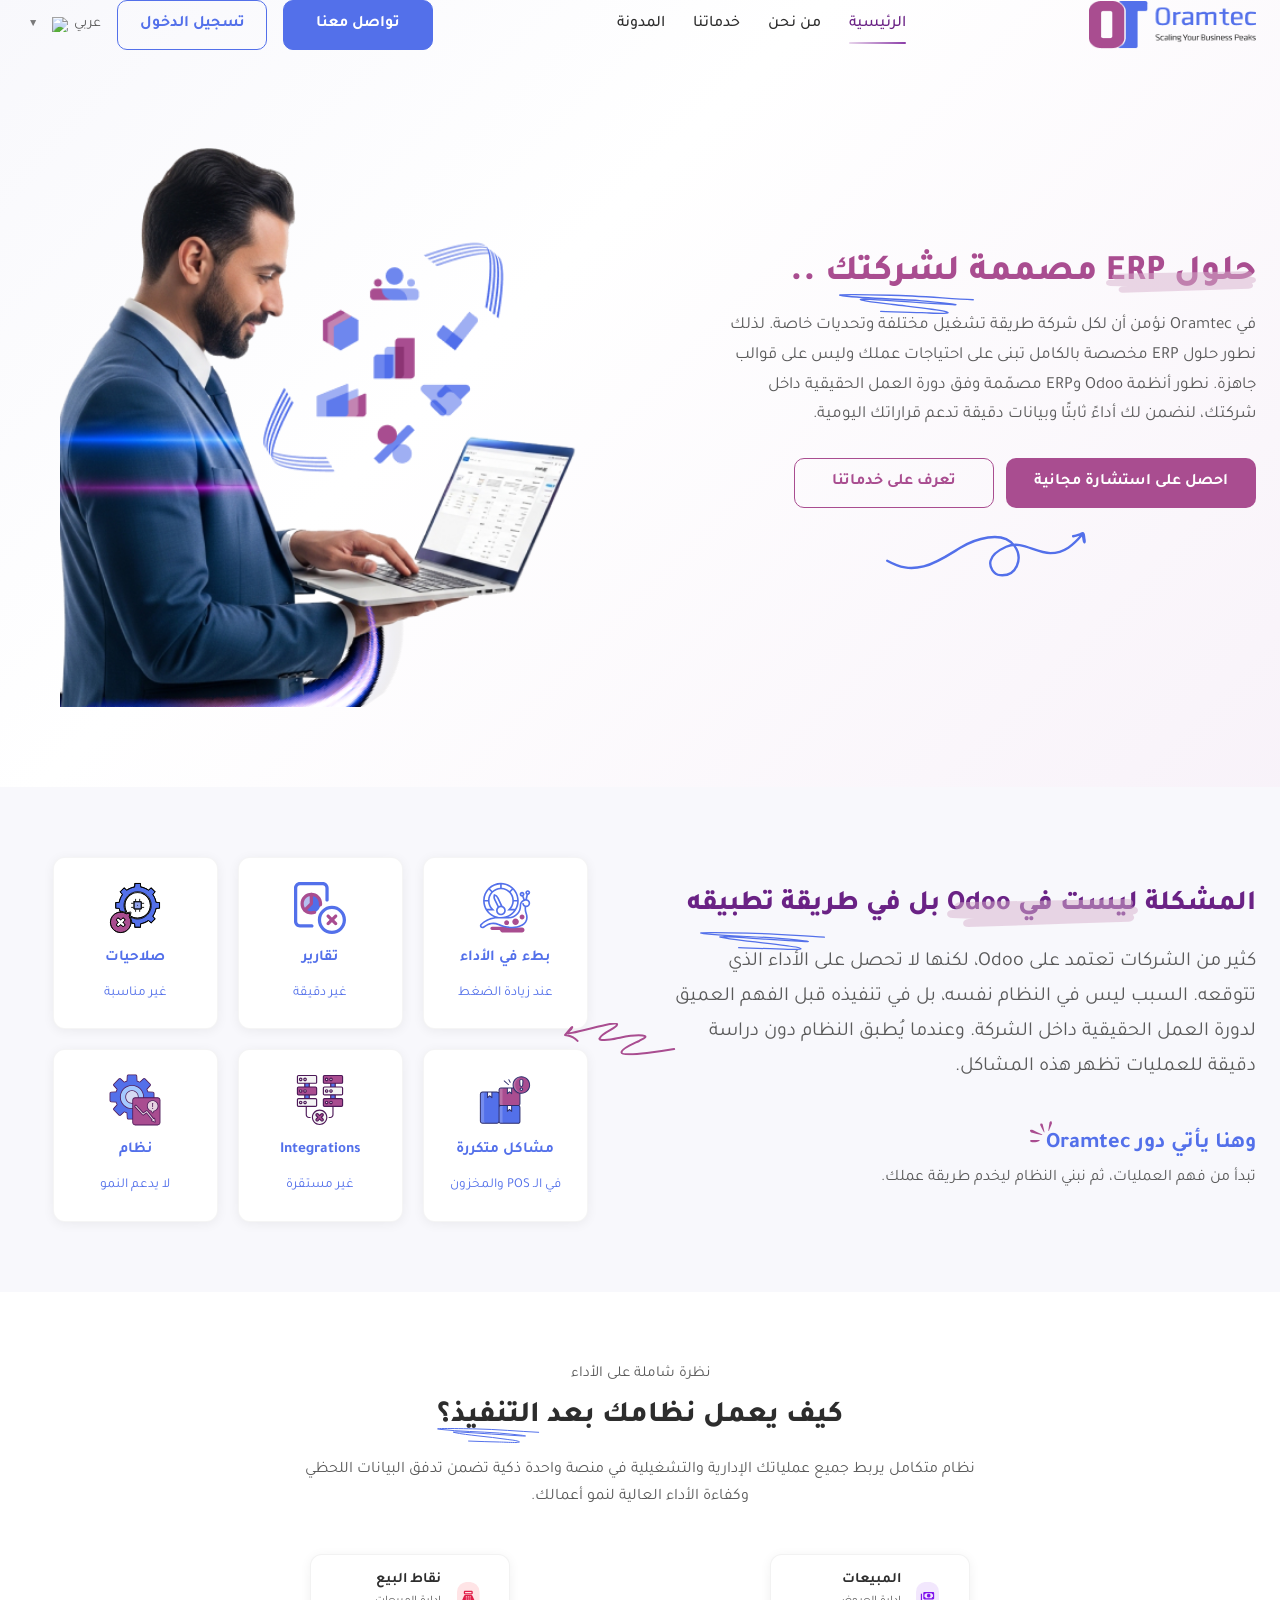
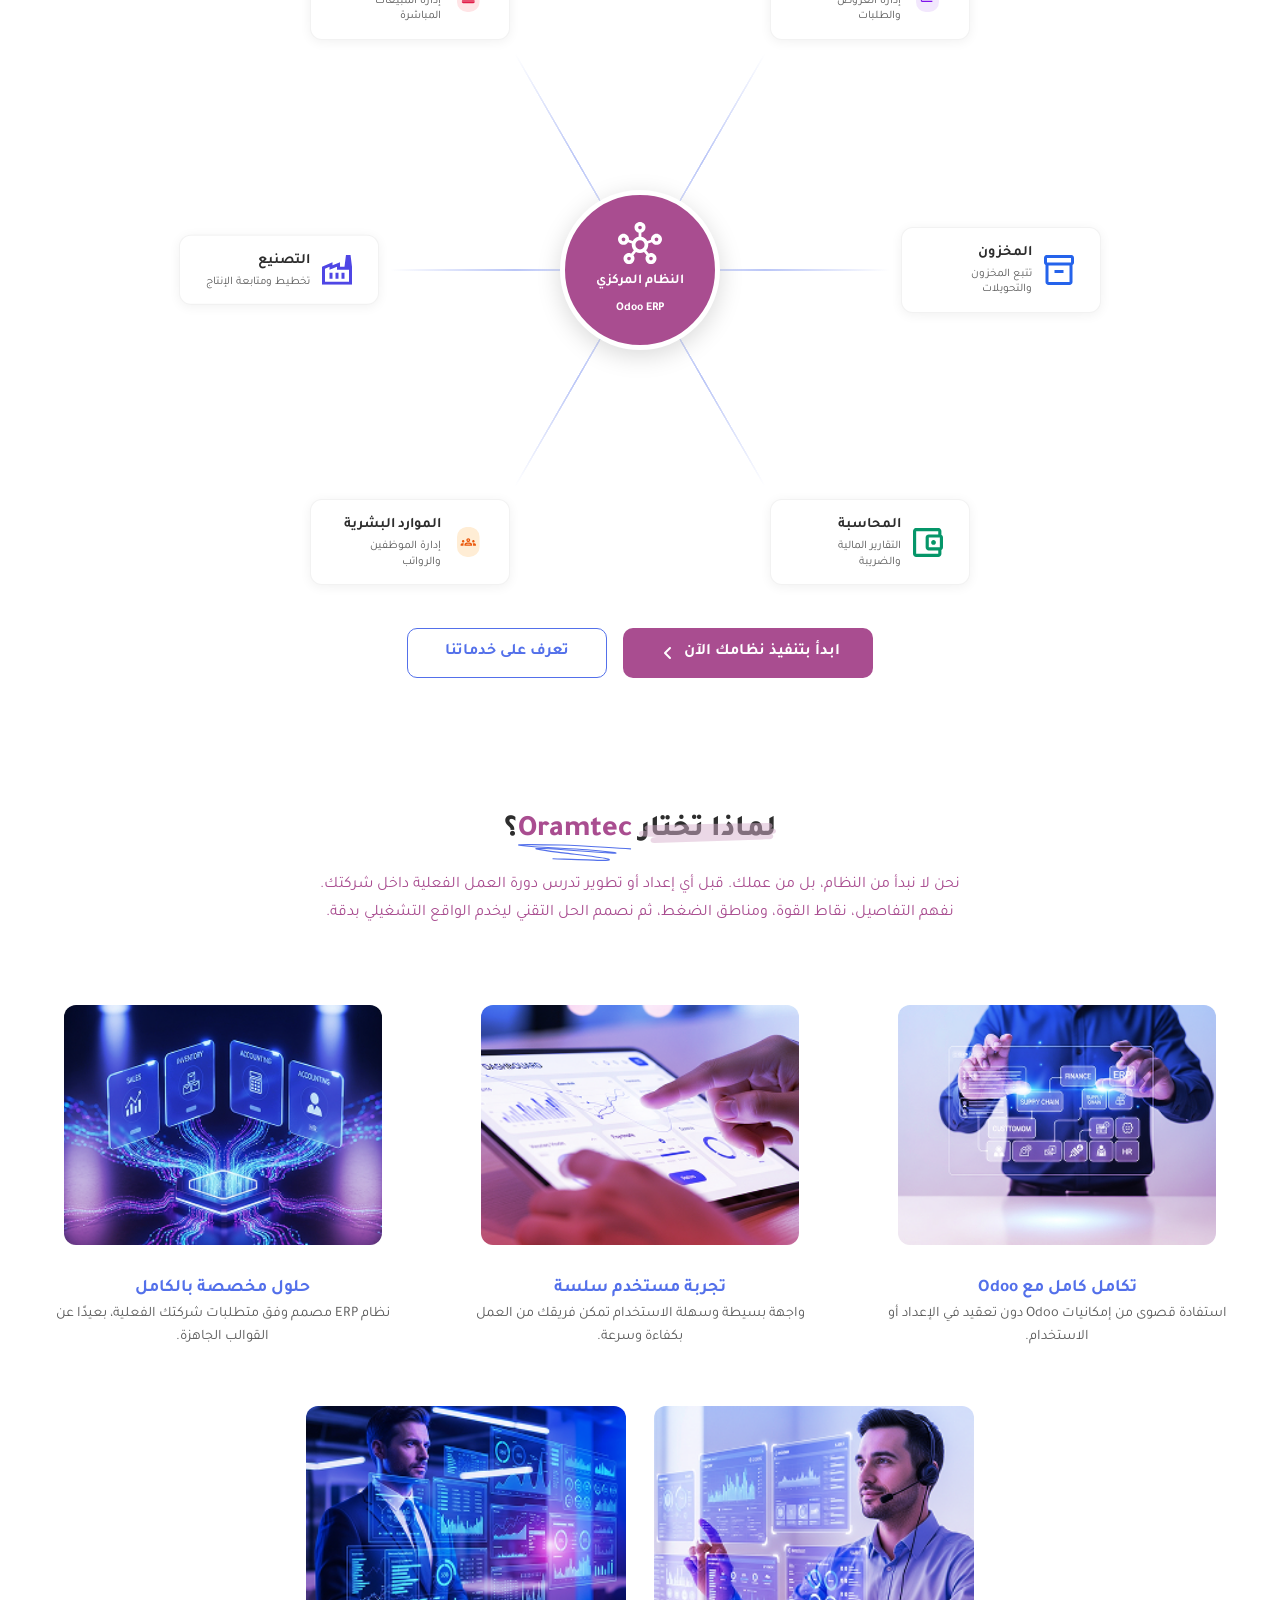
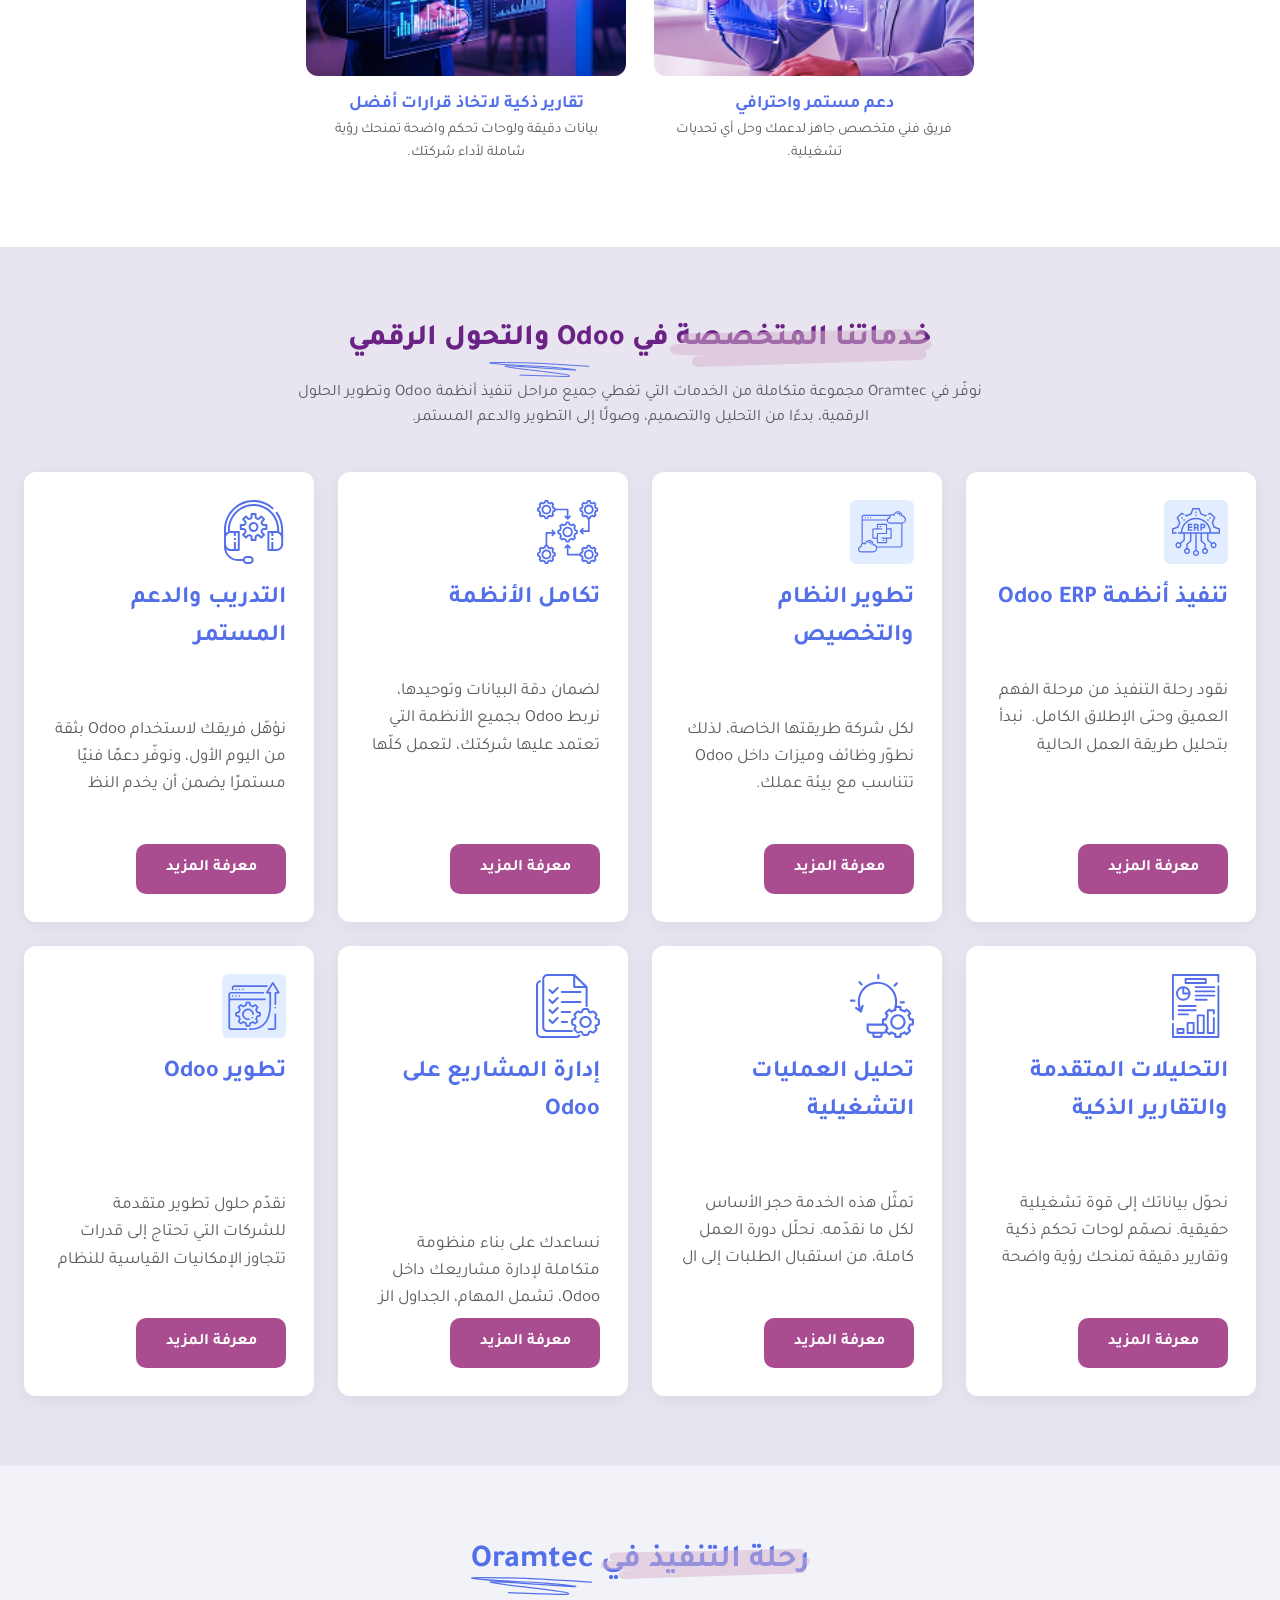
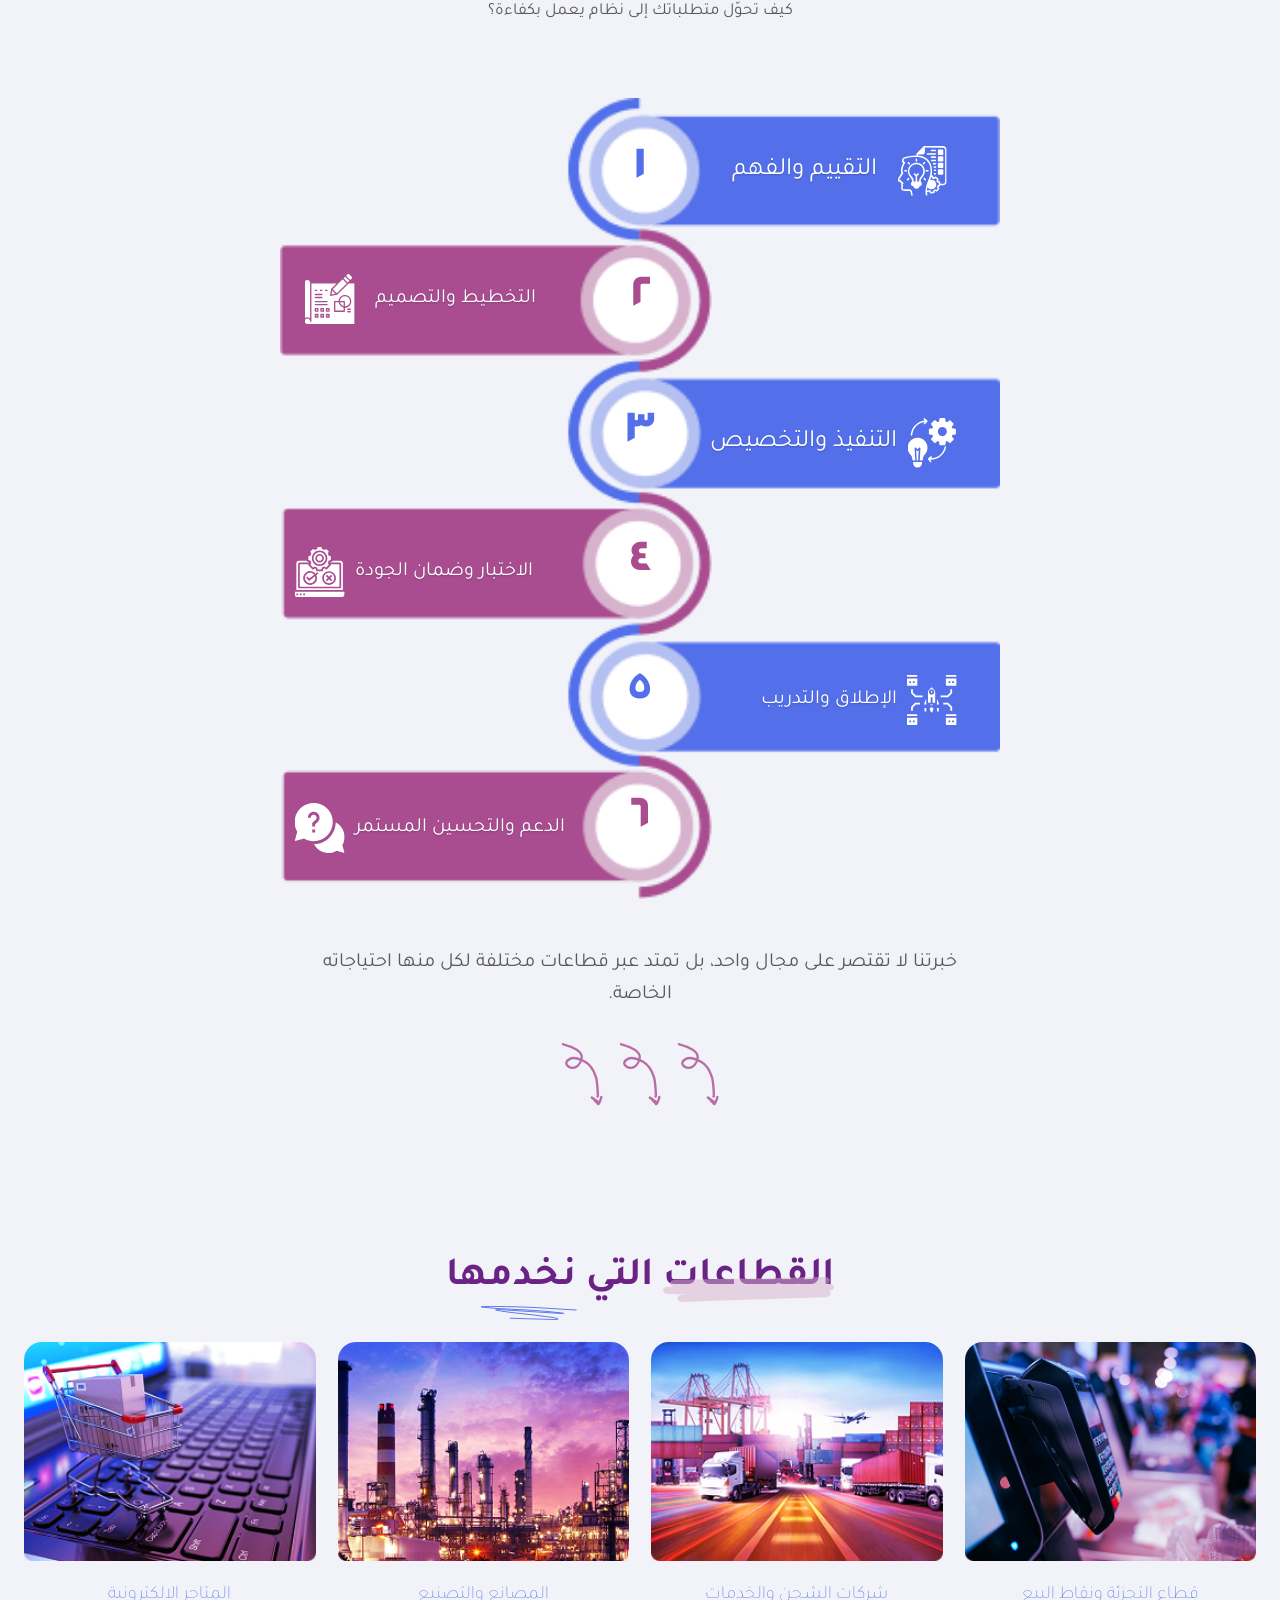
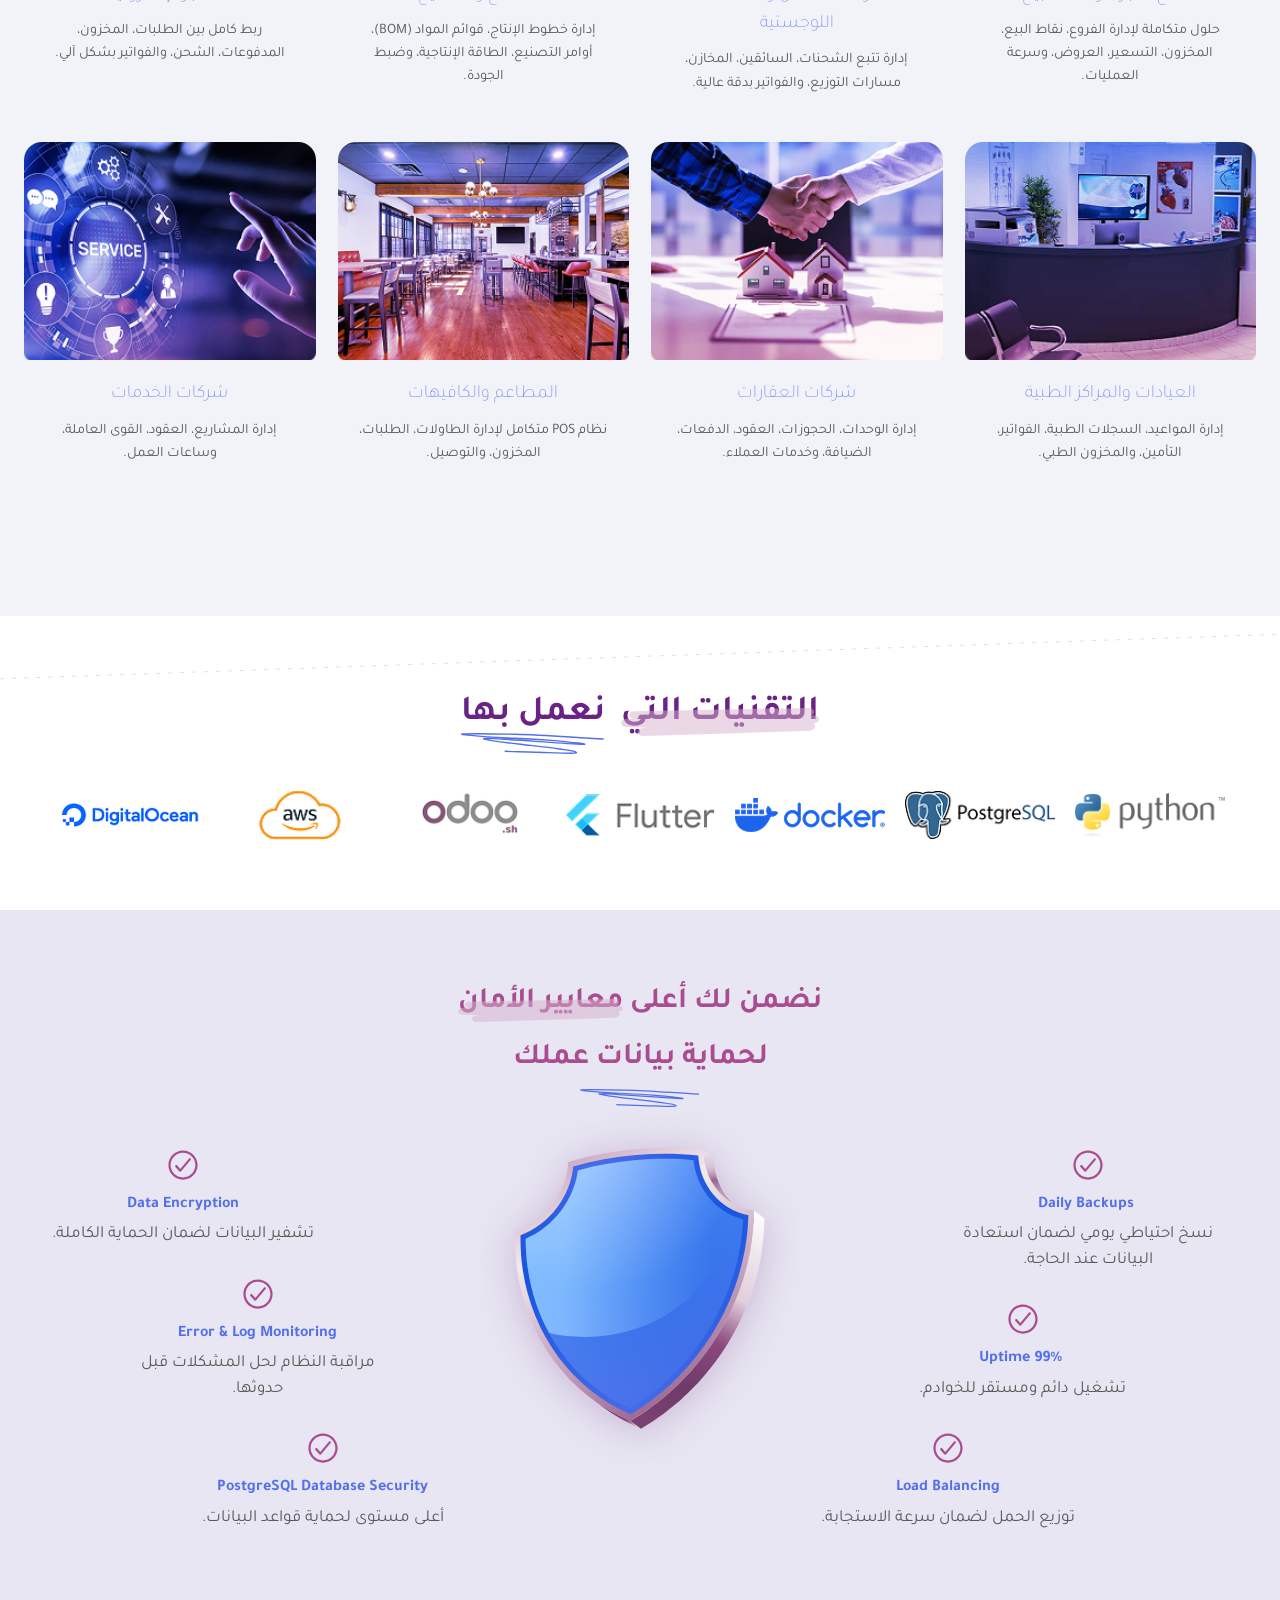
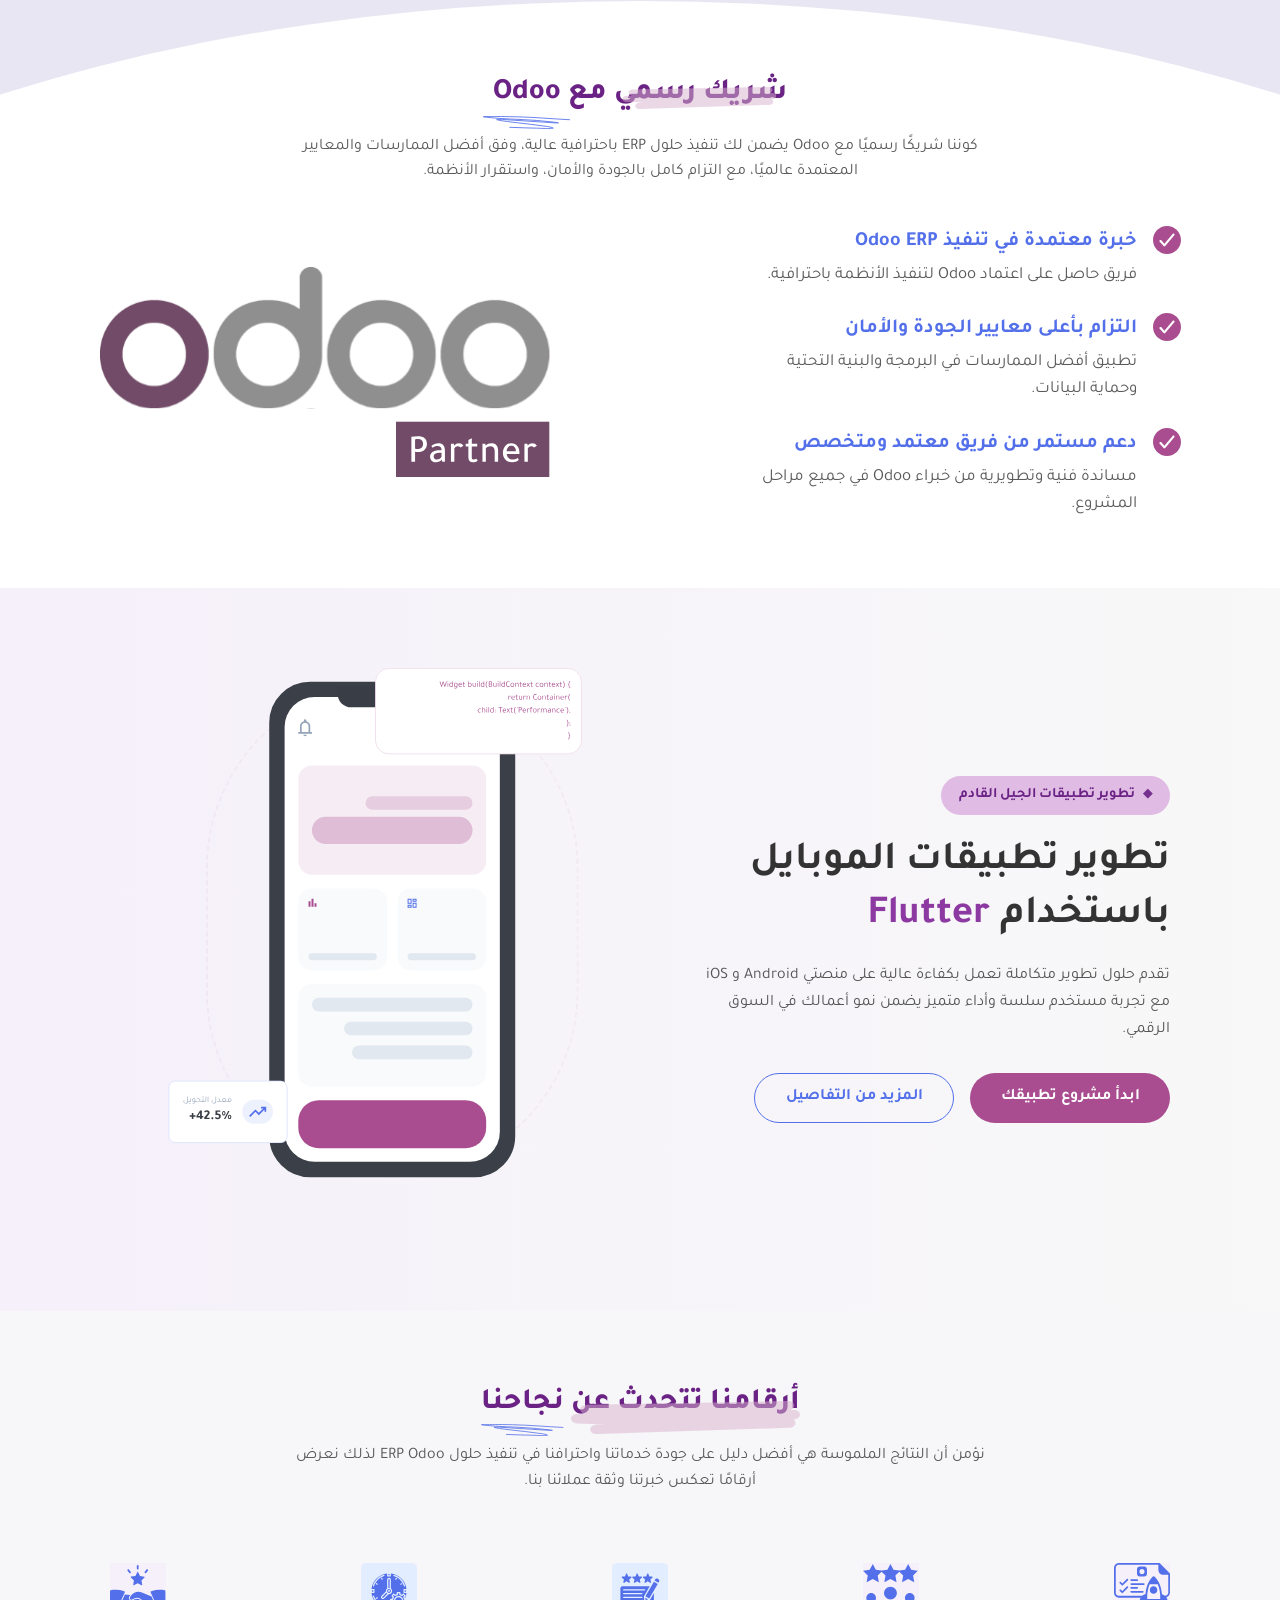
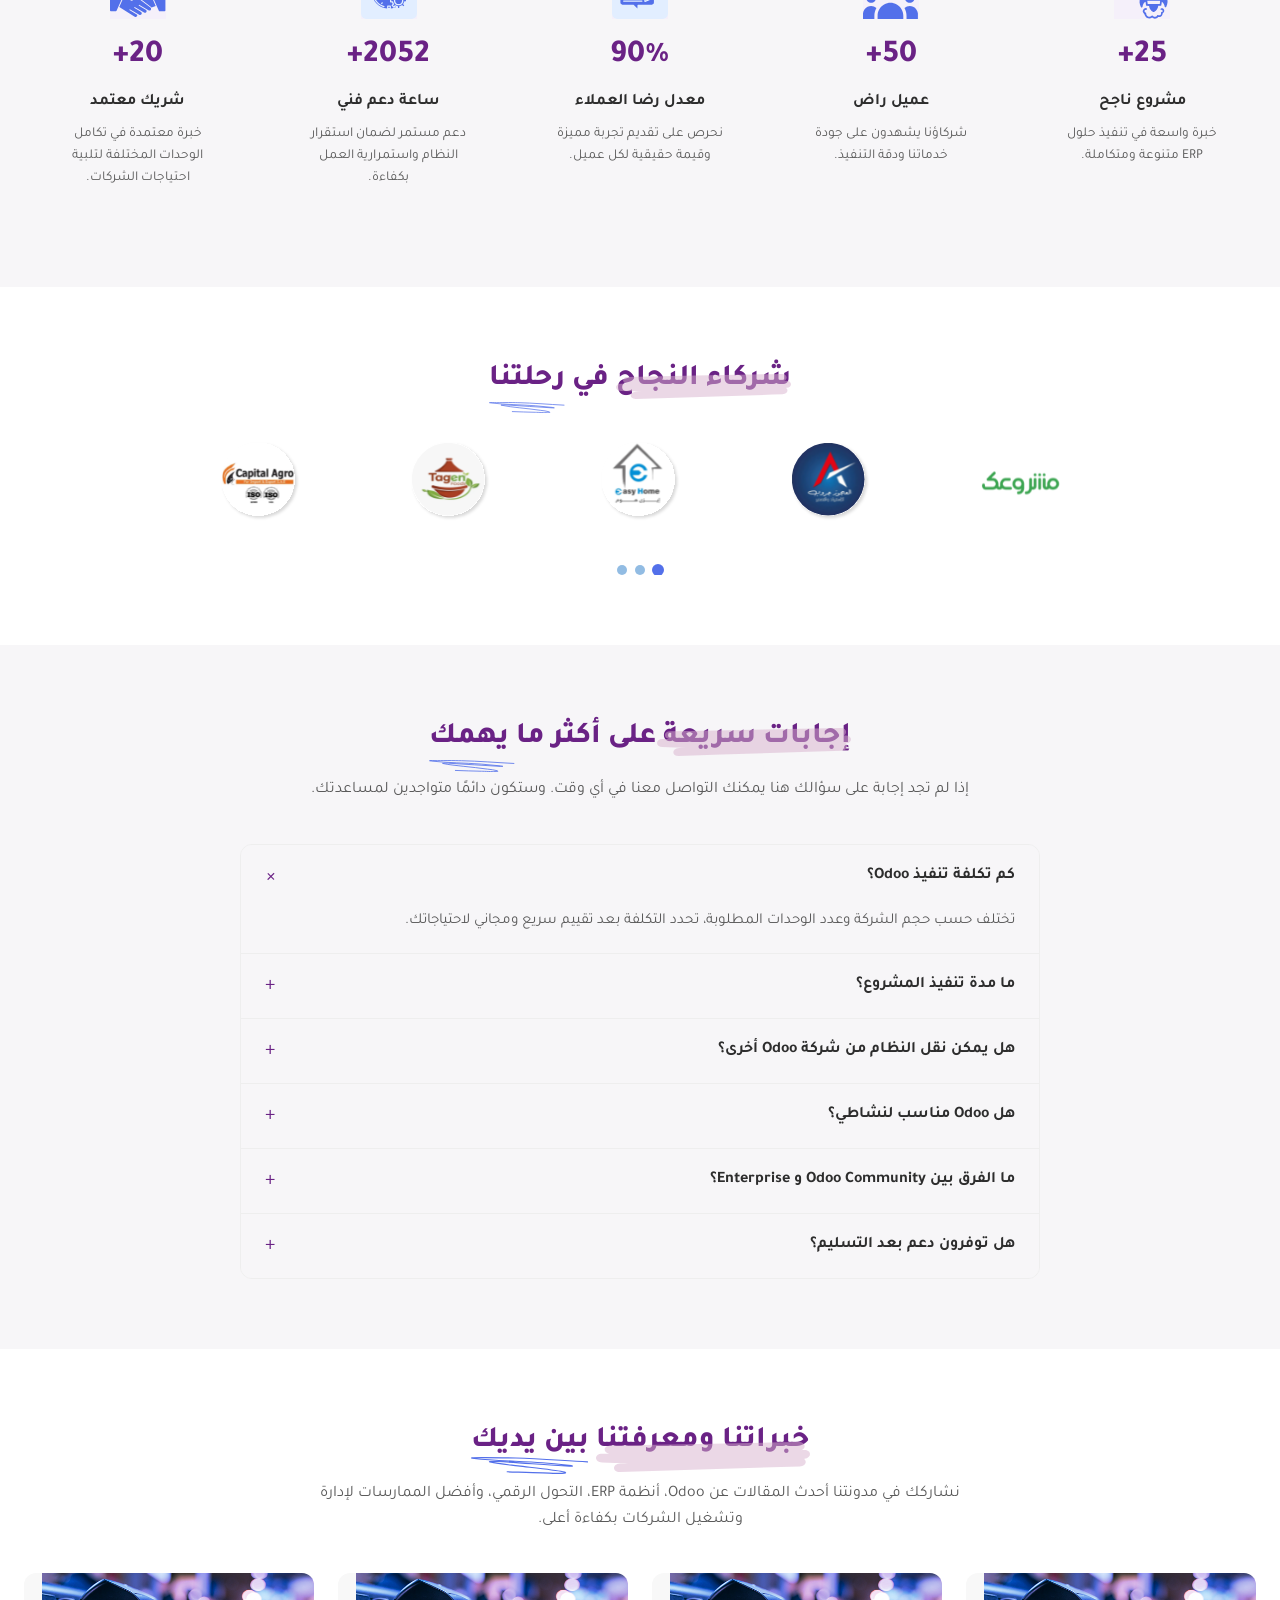
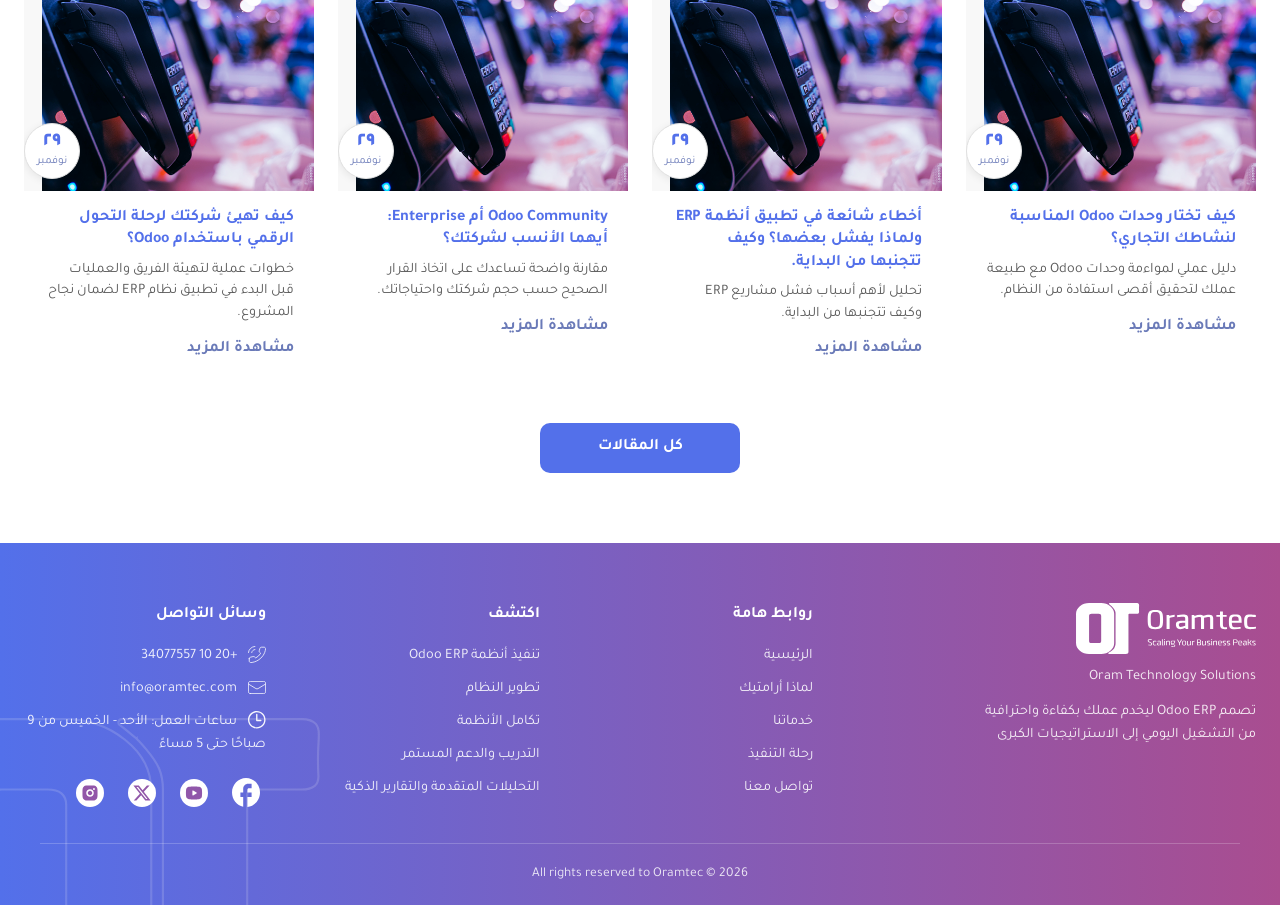
==== commit cb08d5f7: "تثبيت شريط محتويات المقال عند السكرول + توسيع بطاقات مقالات ذات صلة وتنظيم النصوص Made-with: Cursor" ====
--- a/index.html
+++ b/index.html
@@ -870,7 +870,7 @@
         </article>
       </div>
       <div class="blog-cta">
-        <a href="#" class="btn btn-blue">كل المقالات</a>
+        <a href="blog.html" class="btn btn-blue">كل المقالات</a>
       </div>
     </div>
   </section>
--- a/css/styles.css
+++ b/css/styles.css
@@ -605,6 +605,7 @@
   pointer-events: none;
   z-index: 0;
   transform-origin: 0% 50%;
+  
 }
 
 .system-connector--tr {
@@ -722,7 +723,7 @@
   gap: 12px;
   box-shadow: 0 2px 12px rgba(0, 0, 0, 0.06);
   border: 1px solid rgba(0, 0, 0, 0.05);
-  max-width: 200px;
+  width: 200px;
   transition: transform 0.2s;
 }
 
@@ -731,8 +732,8 @@
 }
 
 .module-card img {
-  width: 40px;
-  height: 40px;
+  width: 30px;
+  height: 30px;
   object-fit: contain;
   flex-shrink: 0;
 }
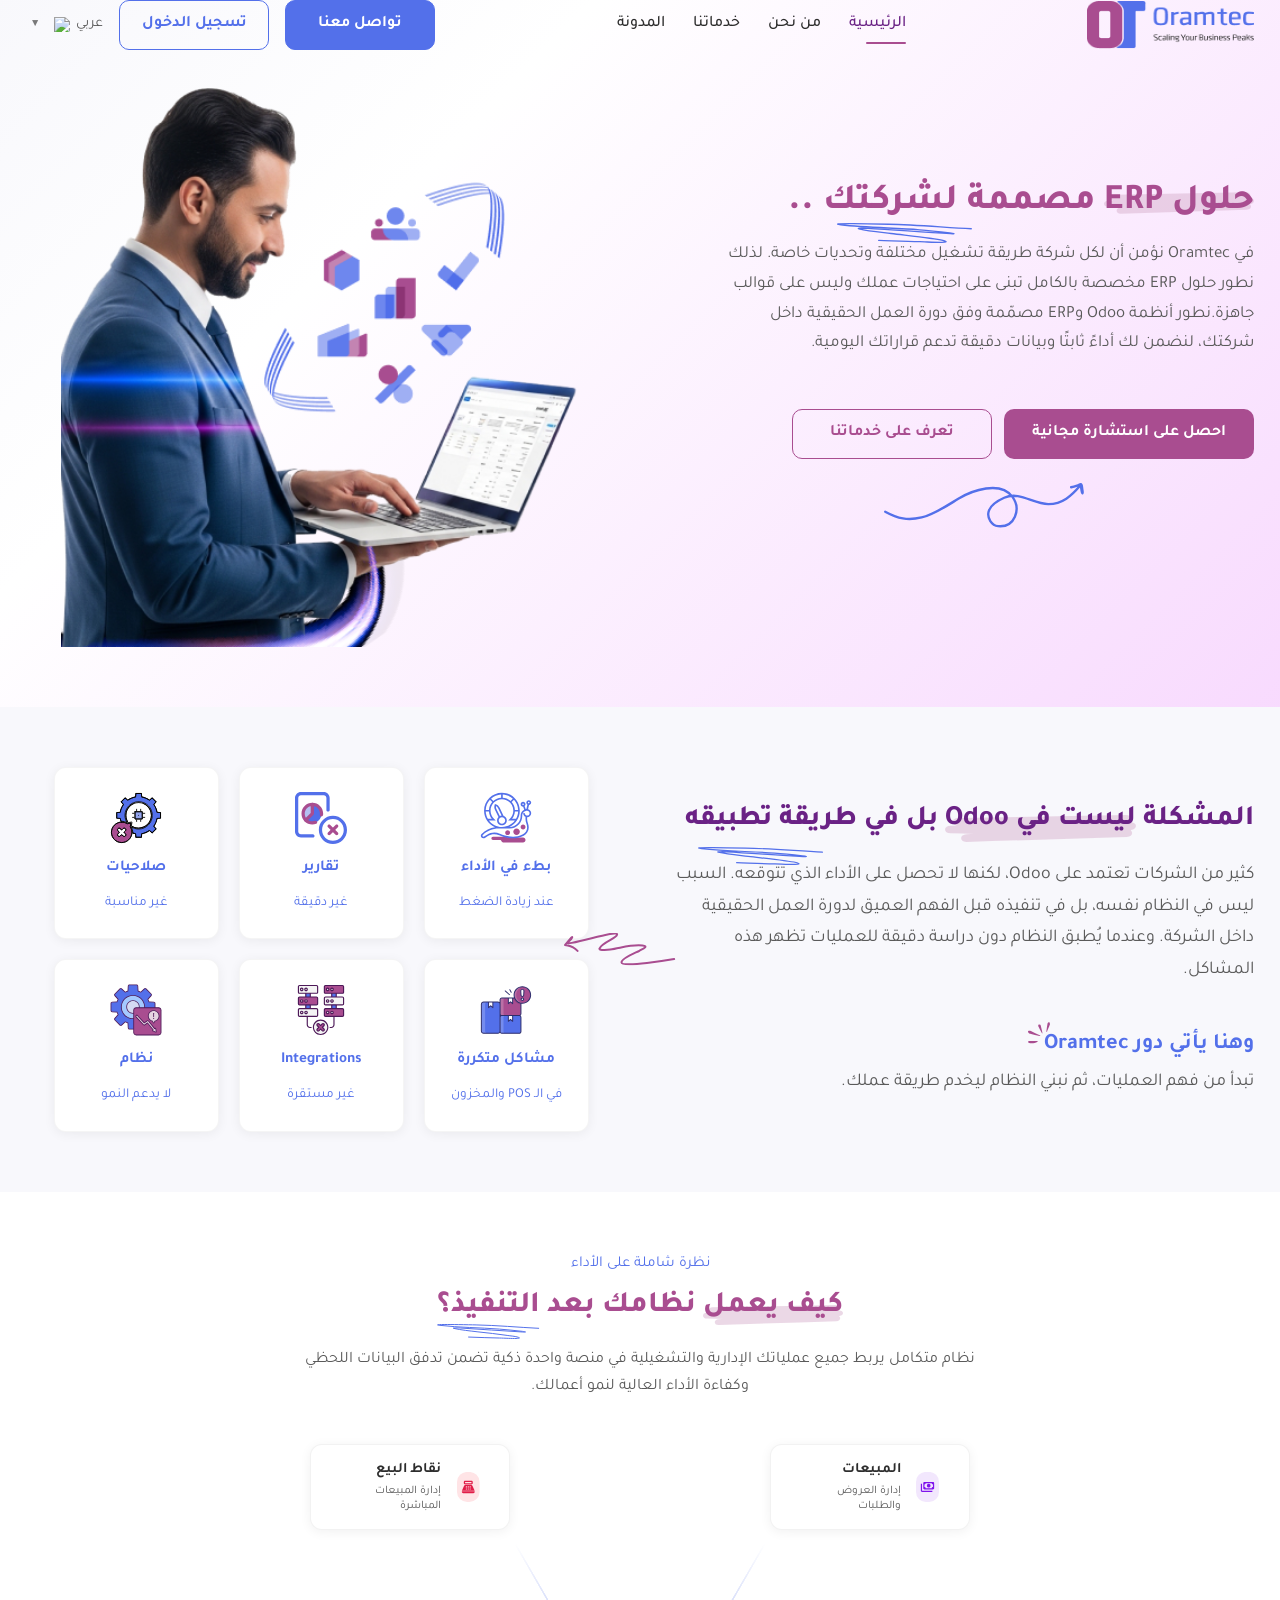
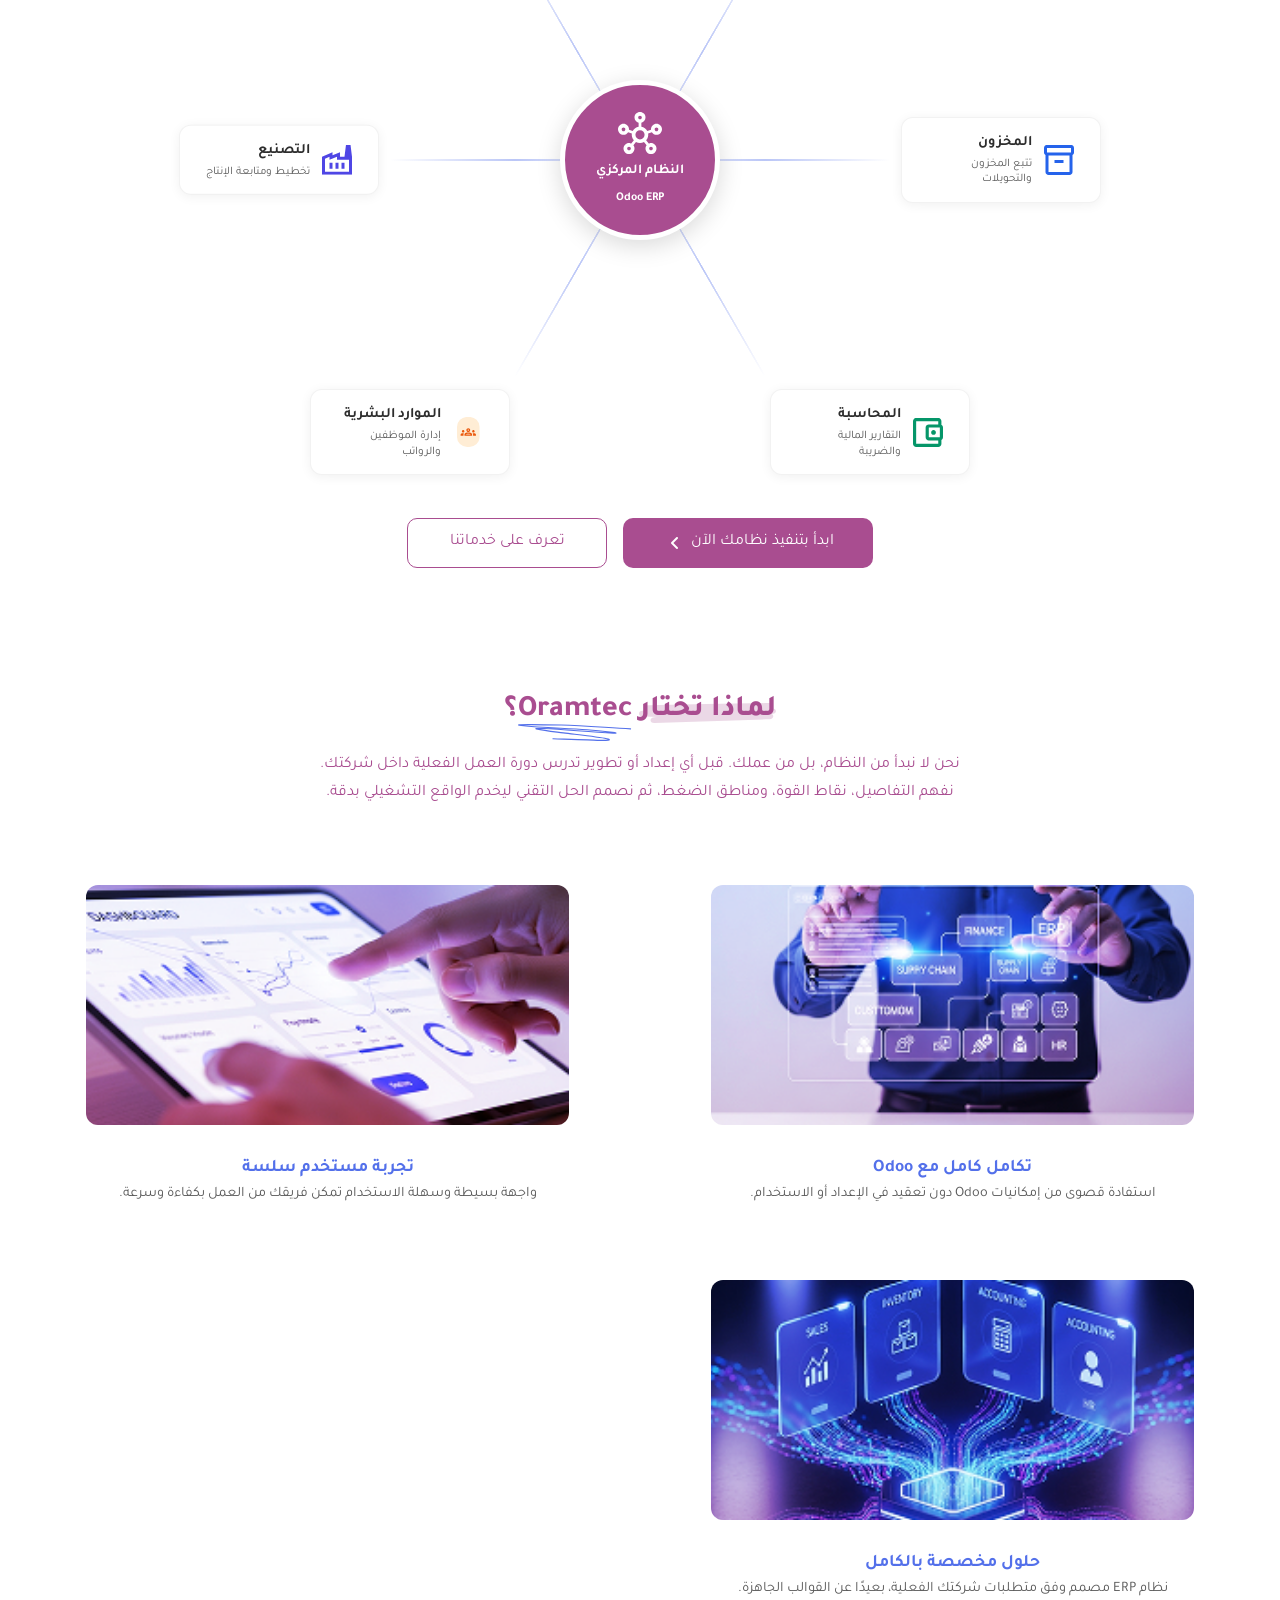
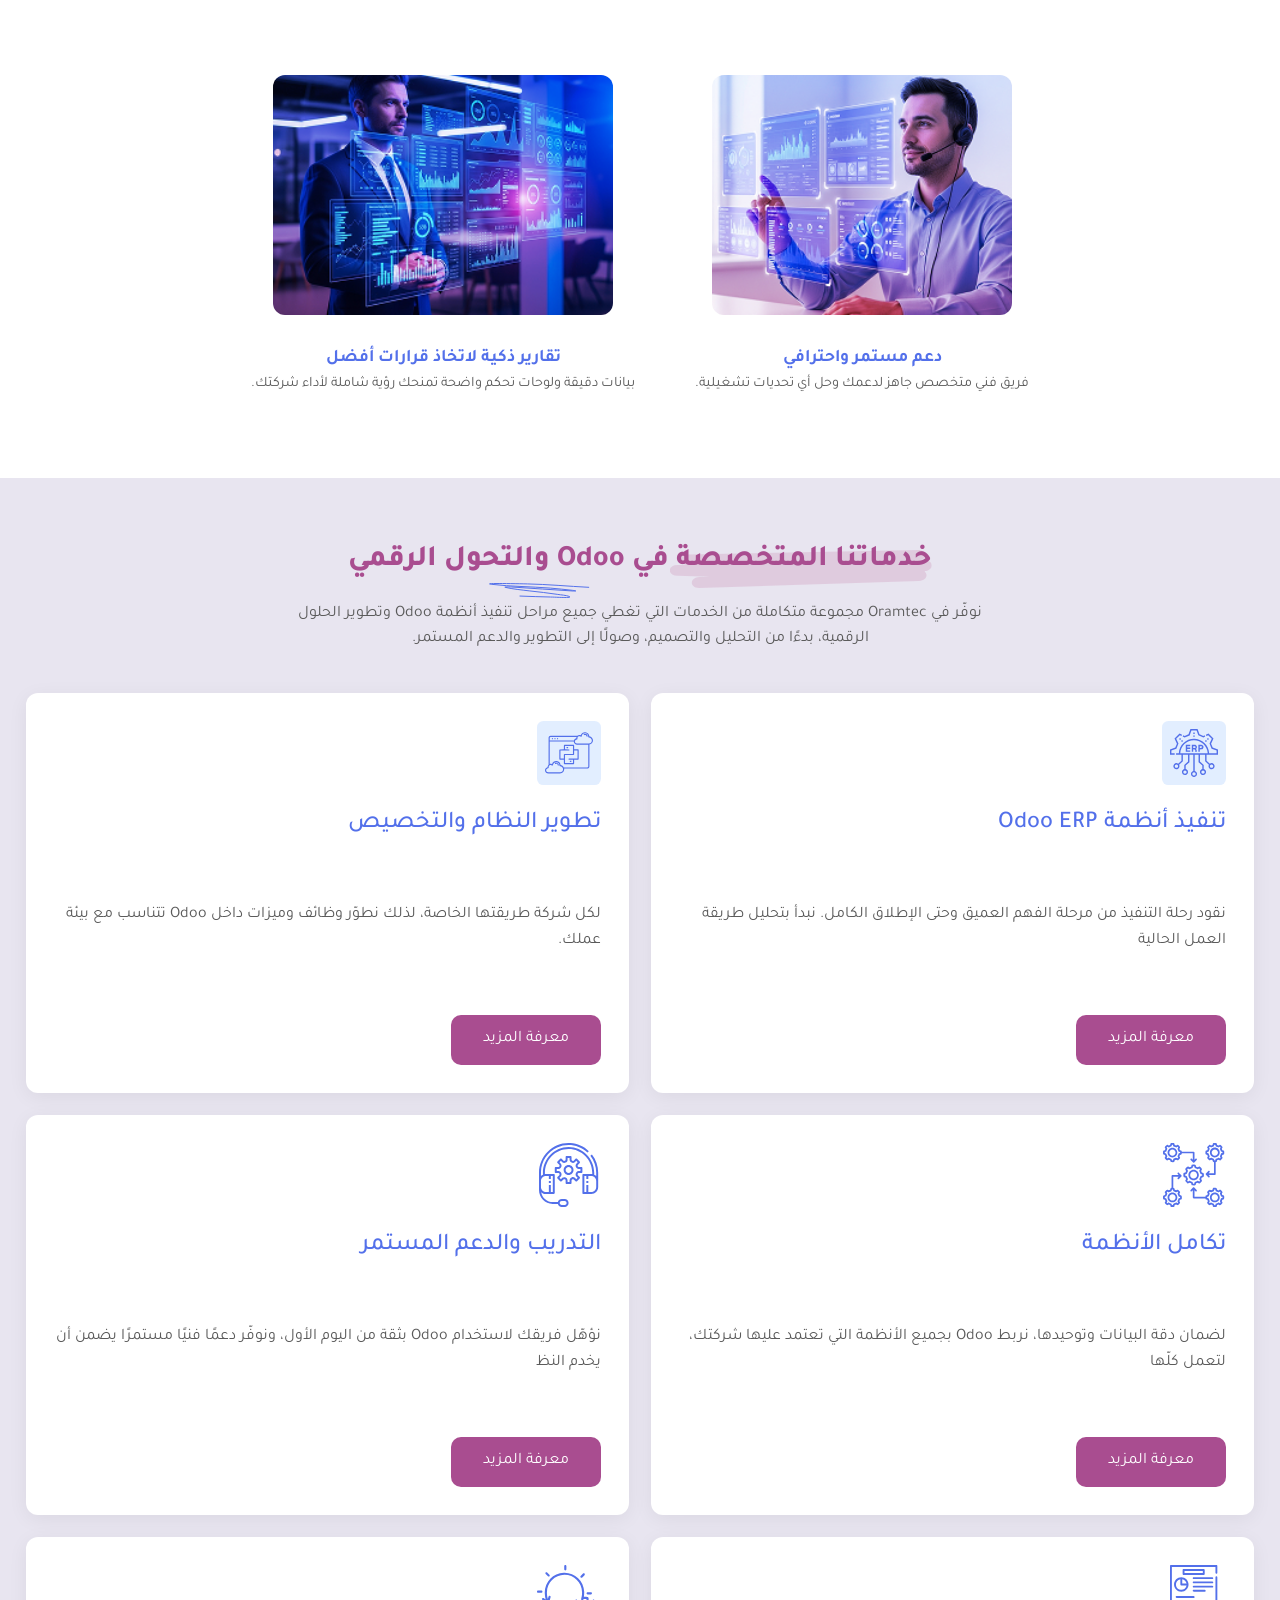
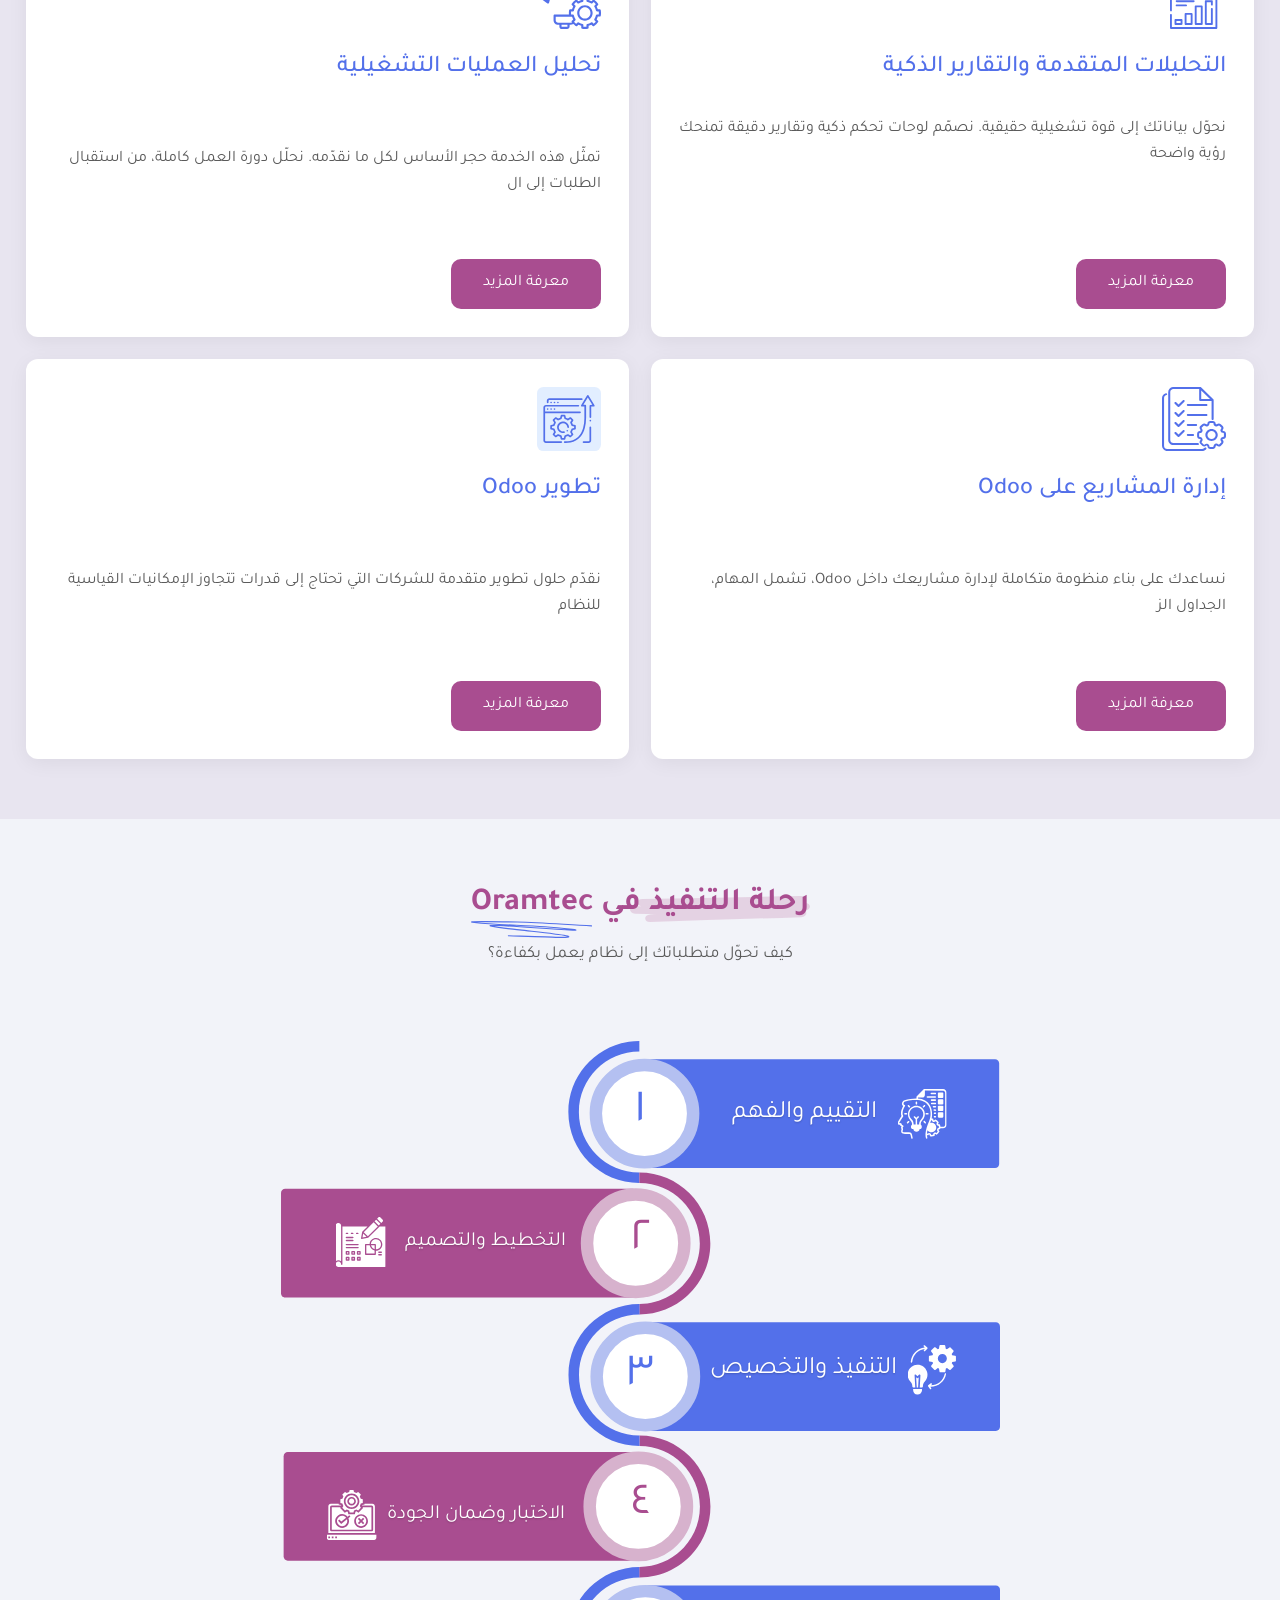
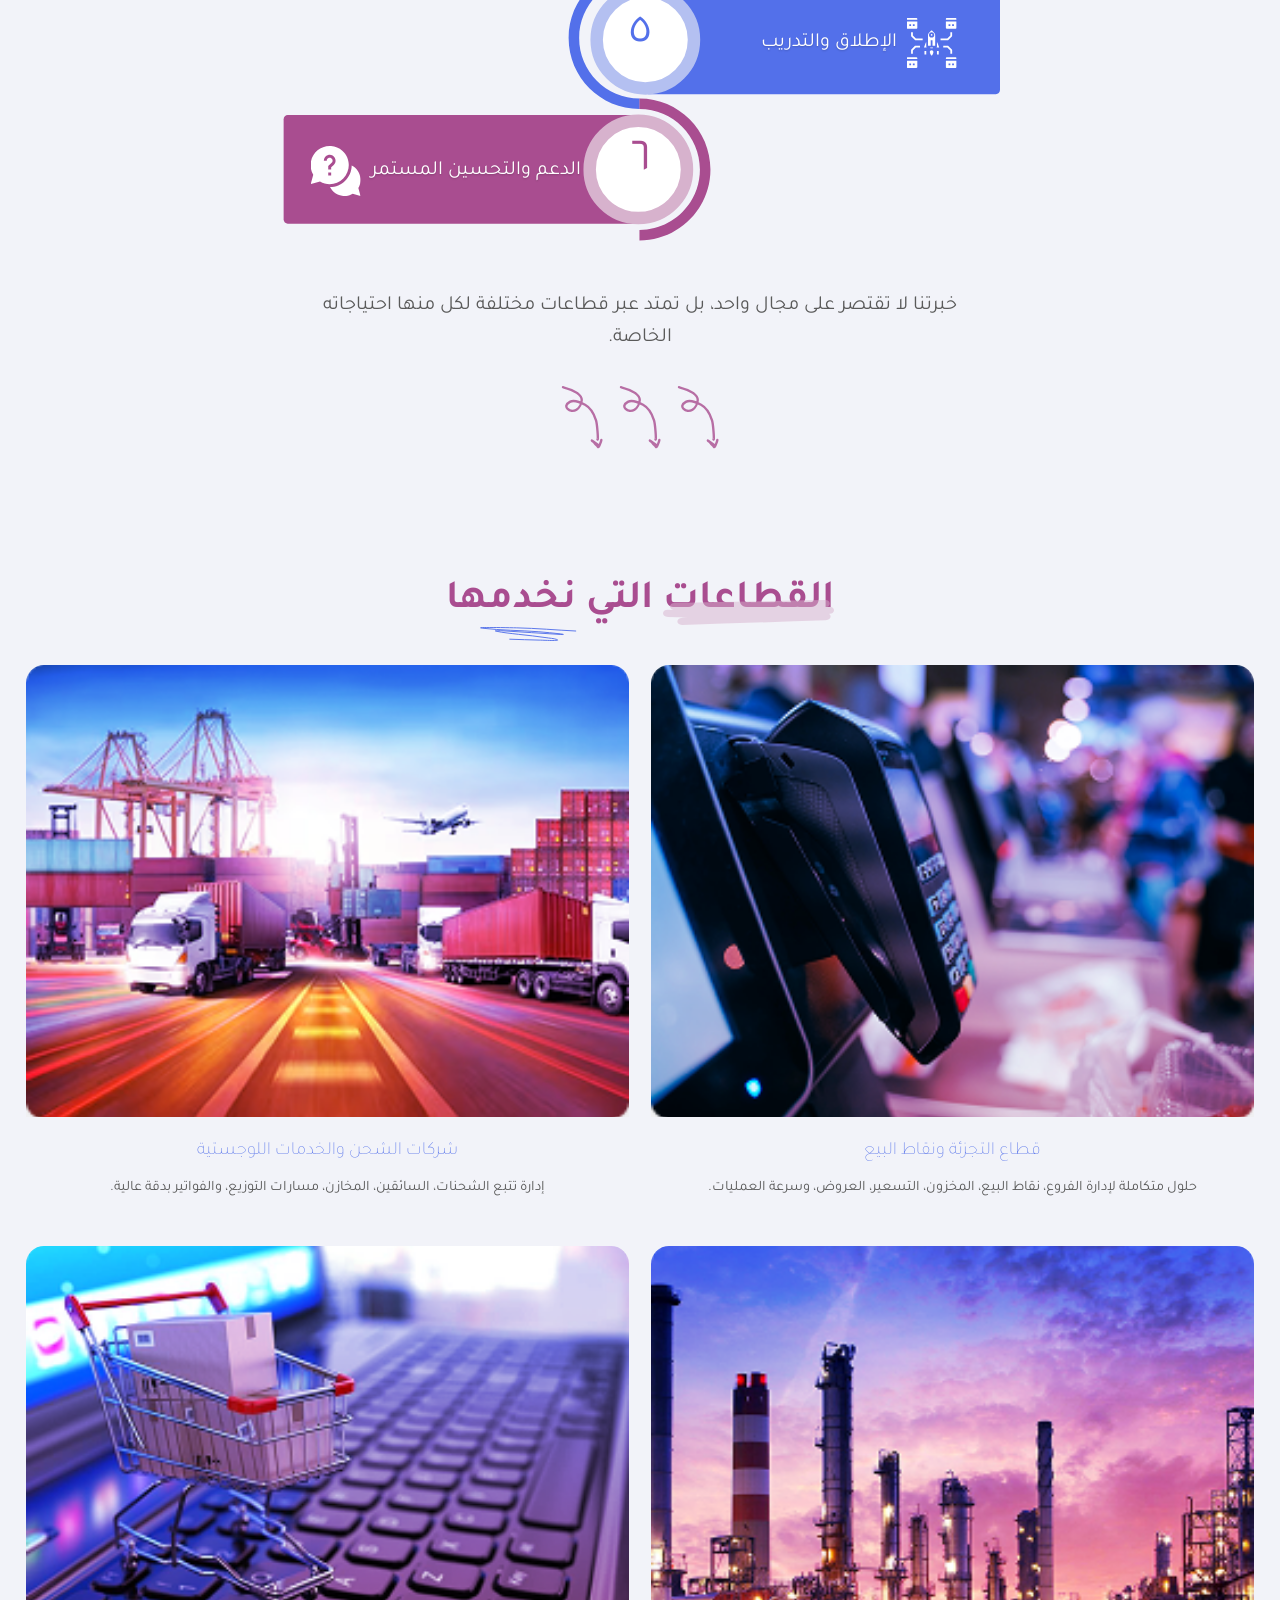
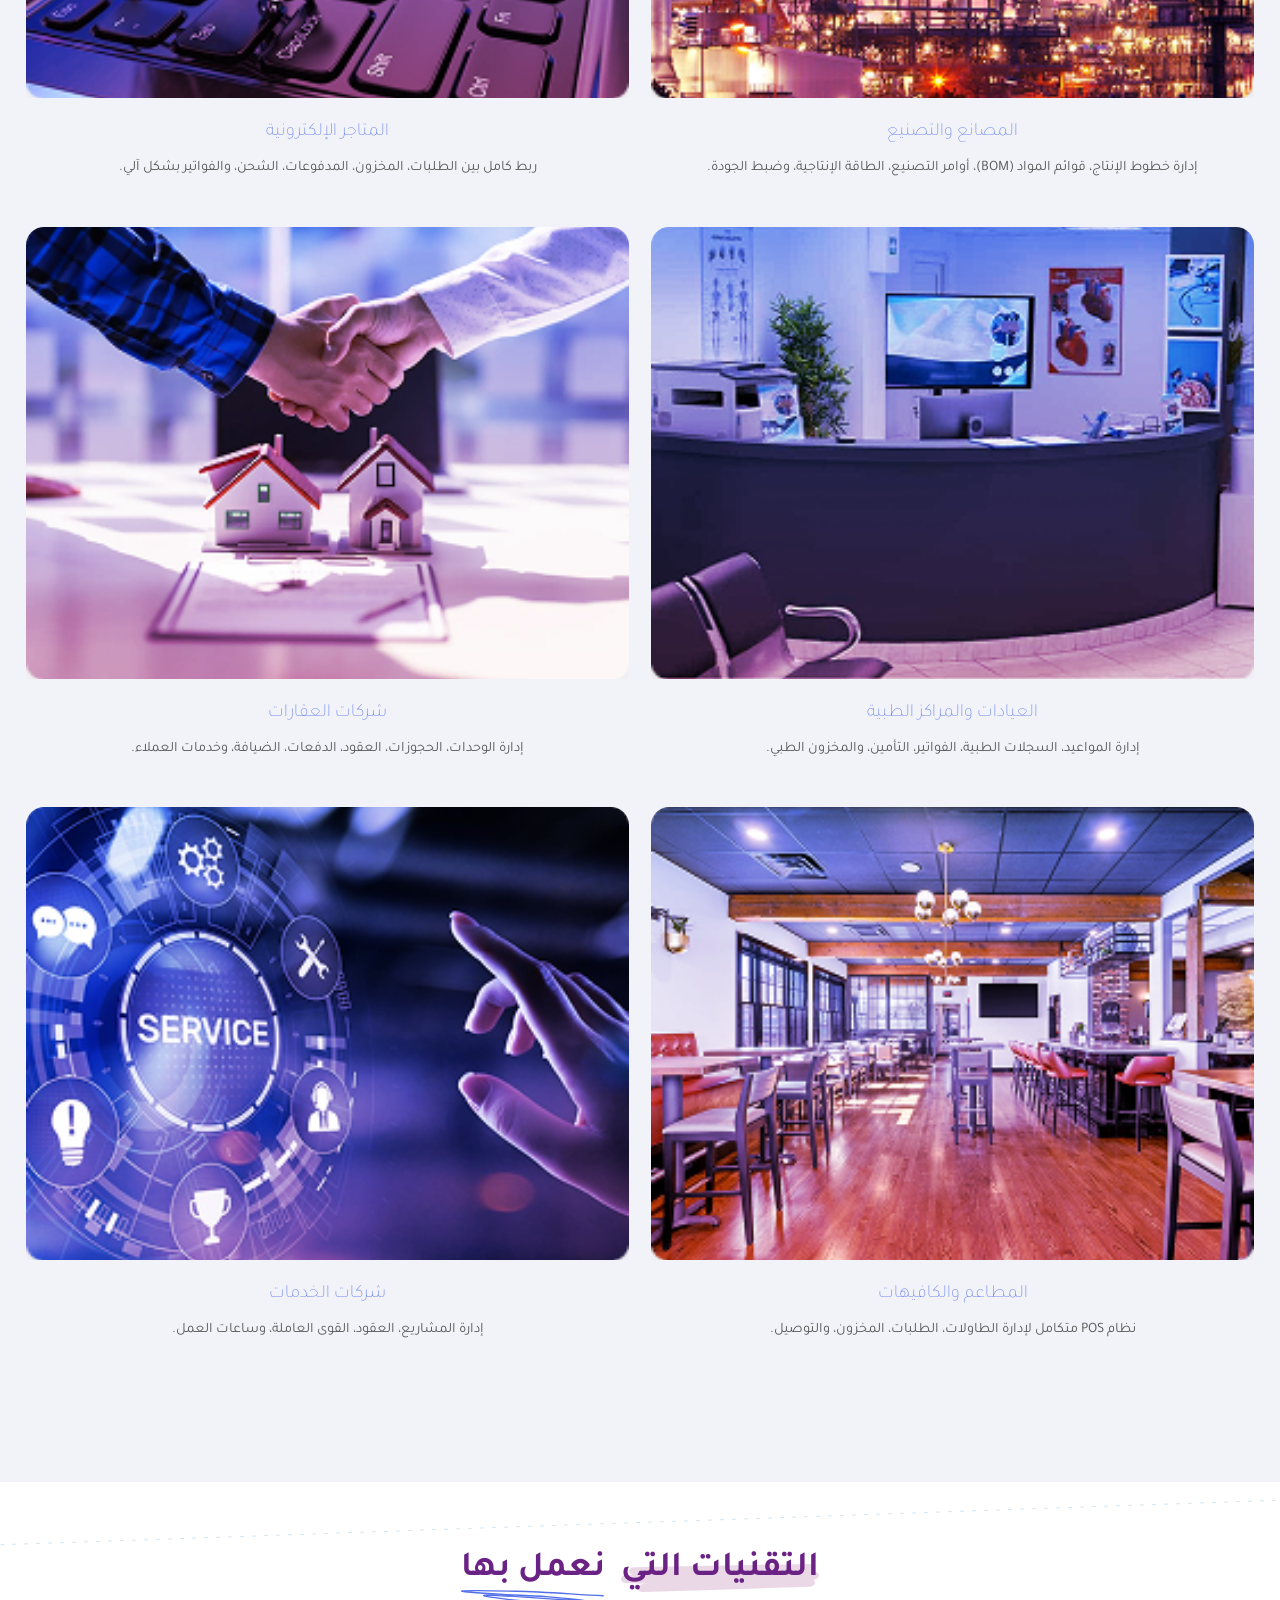
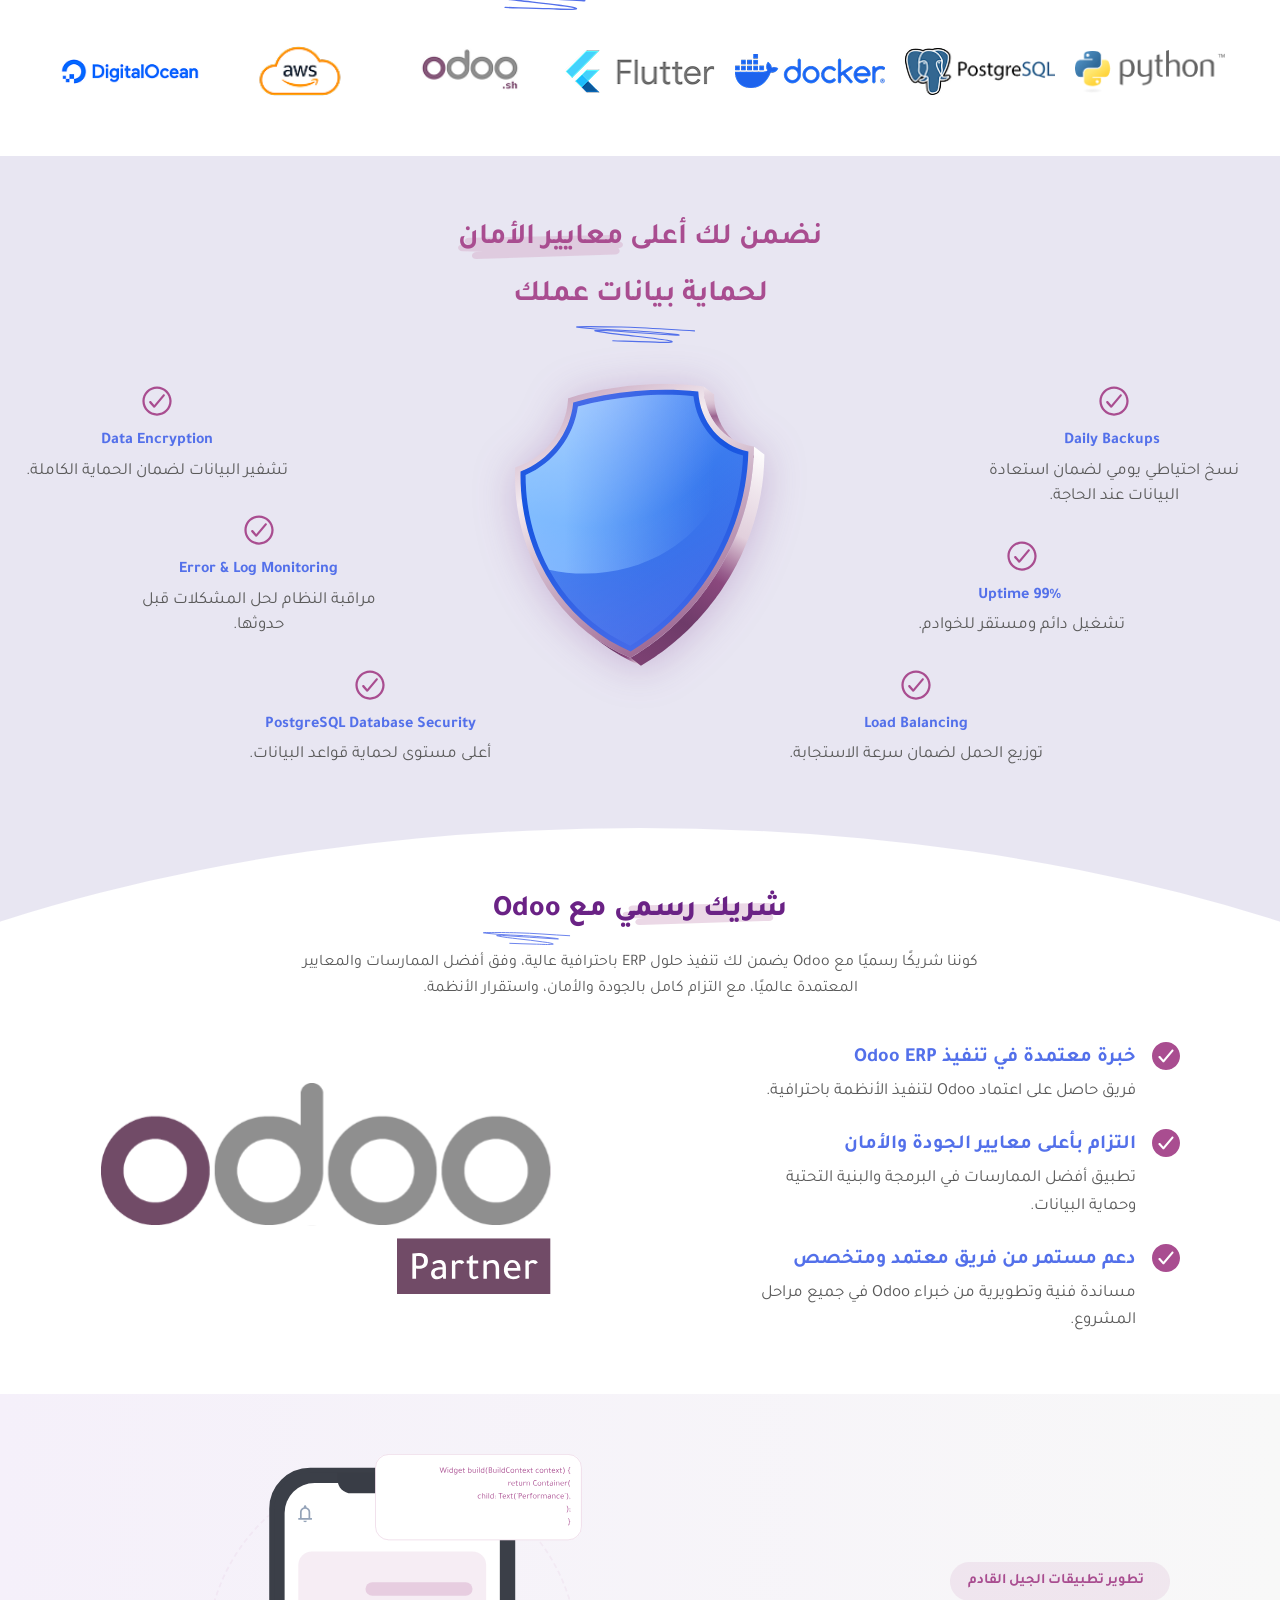
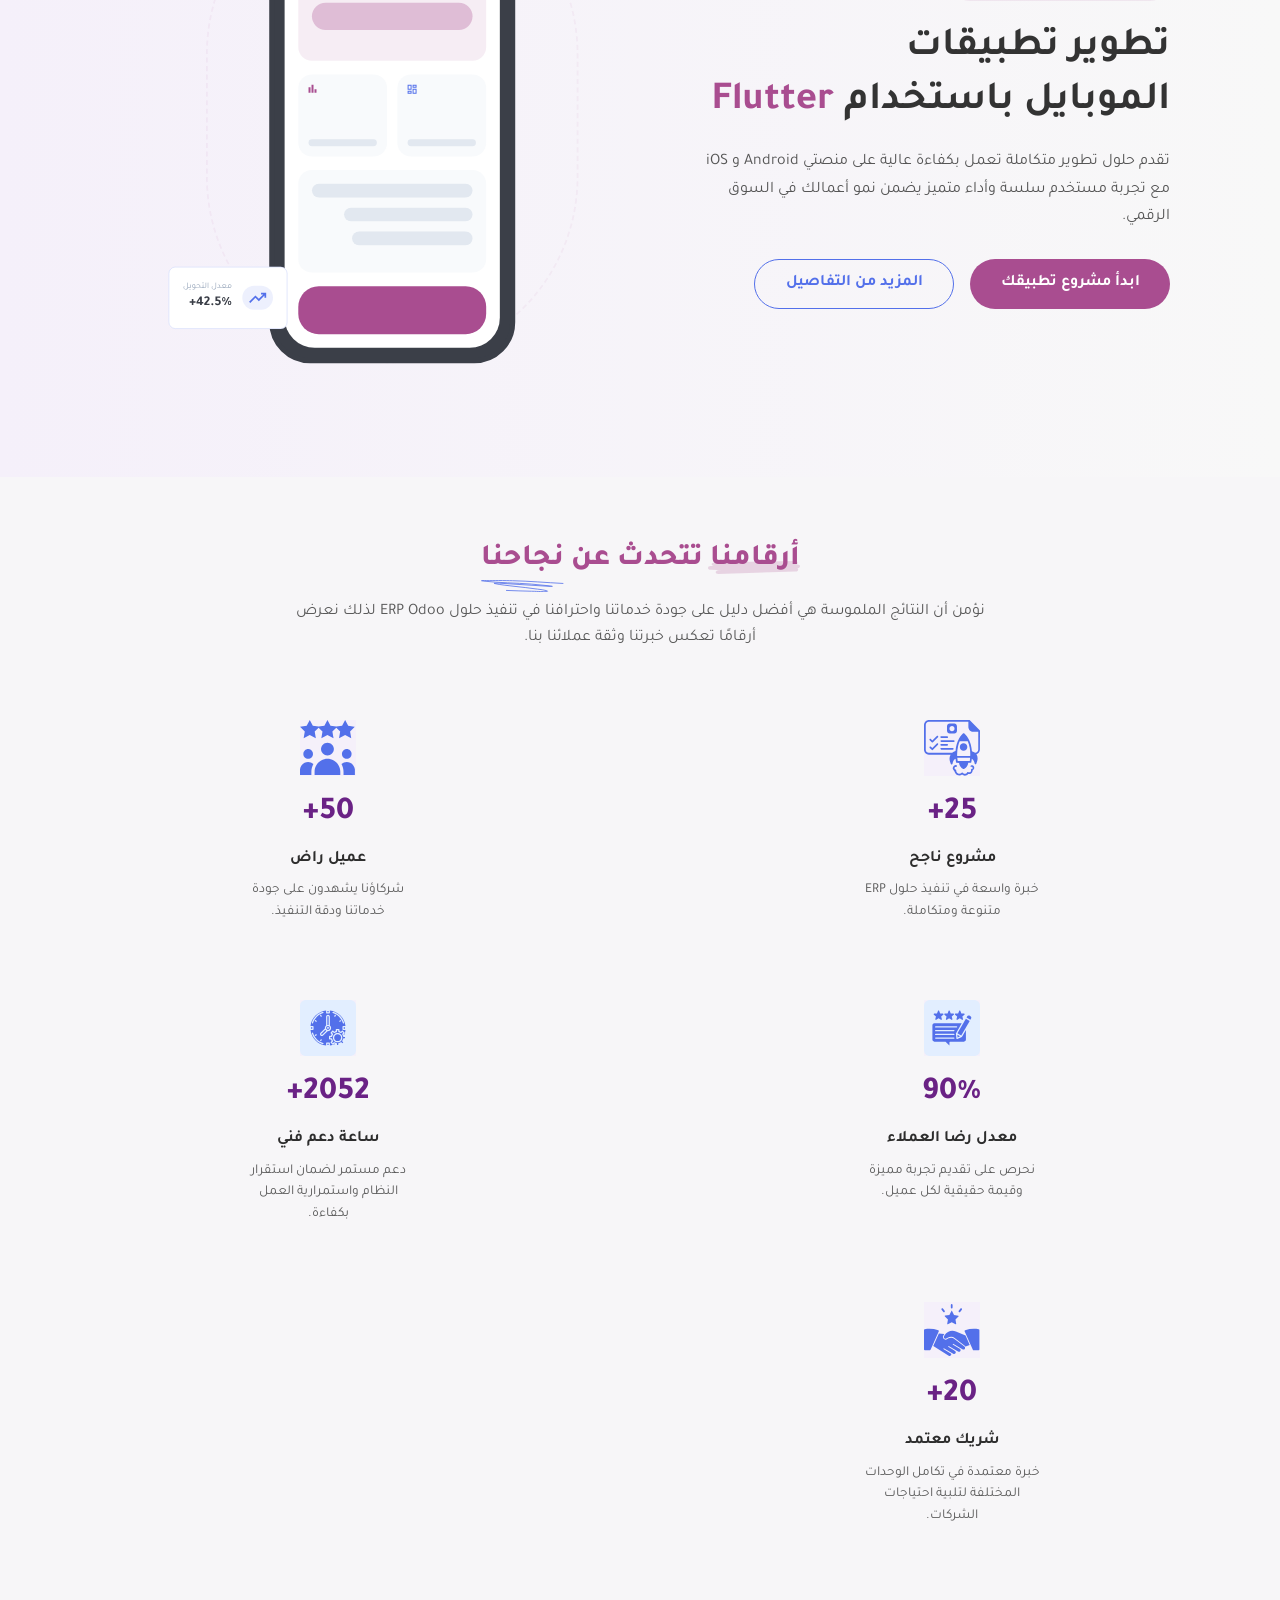
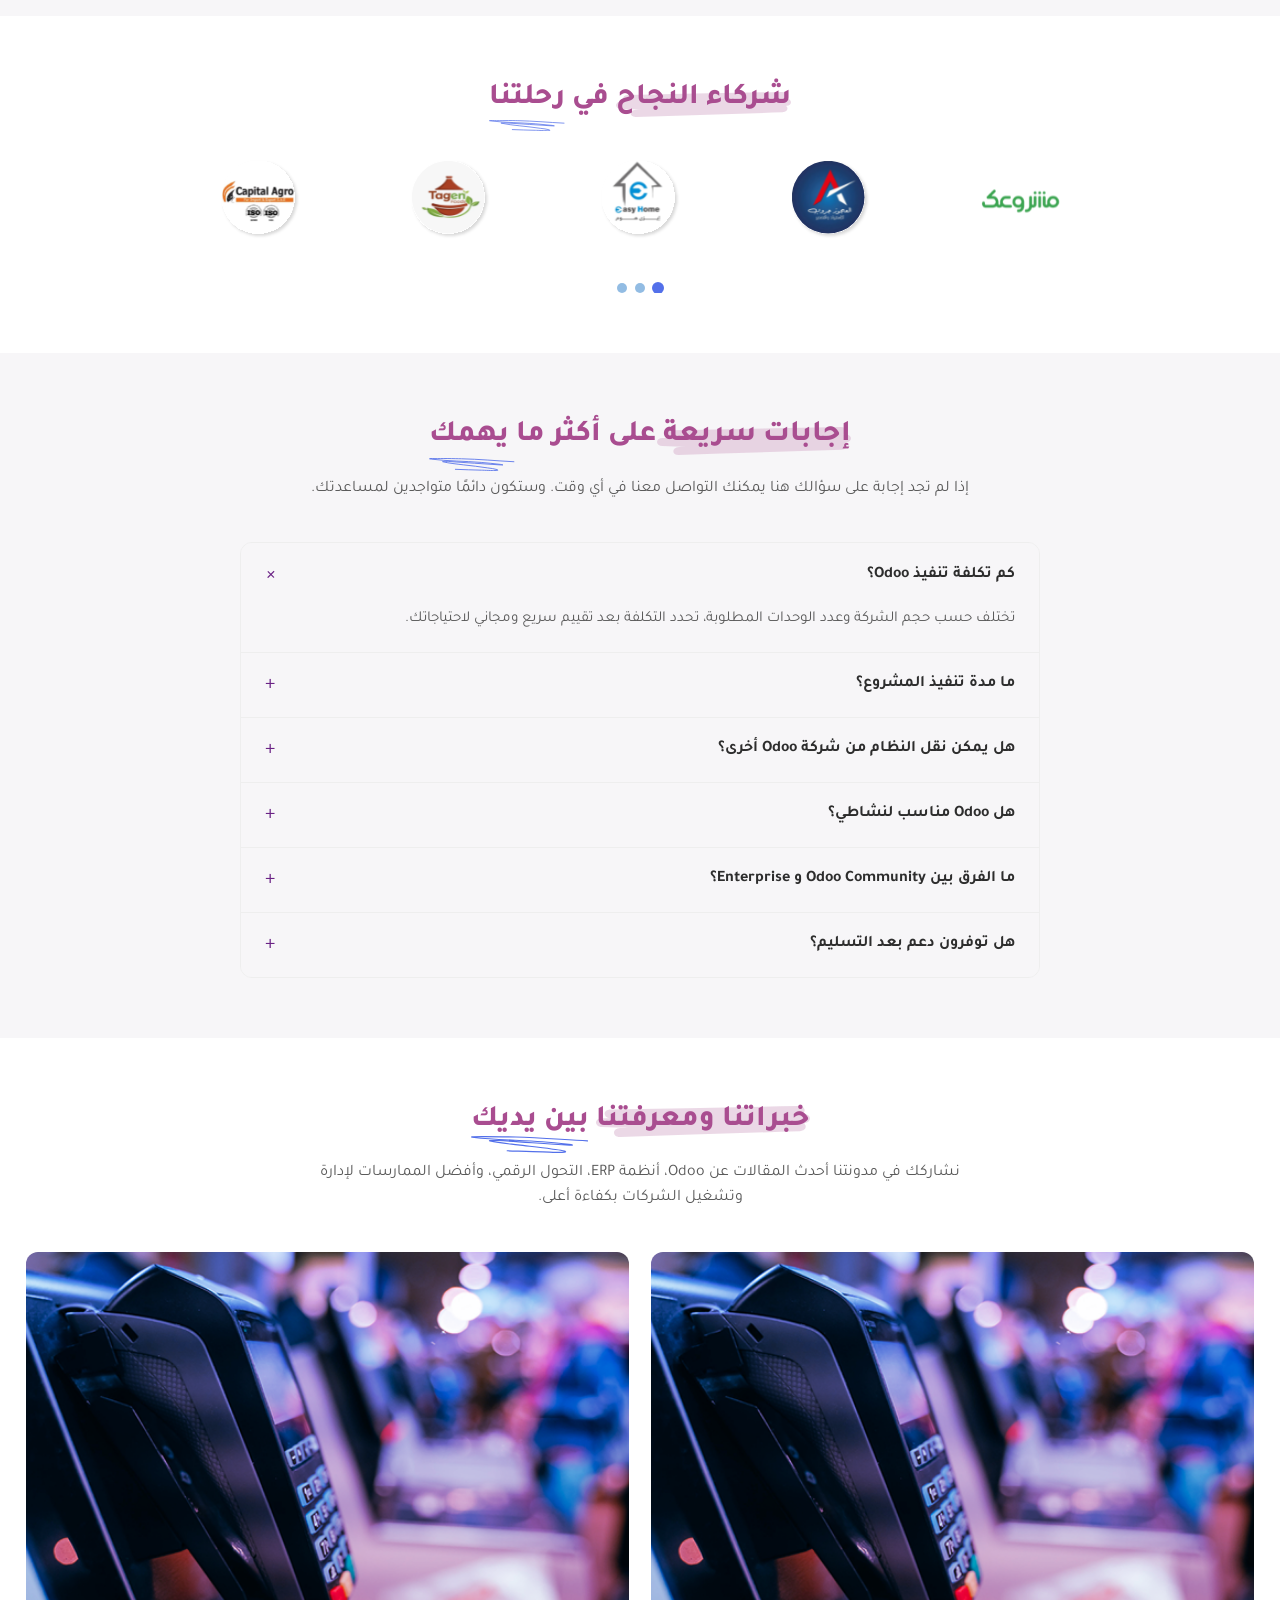
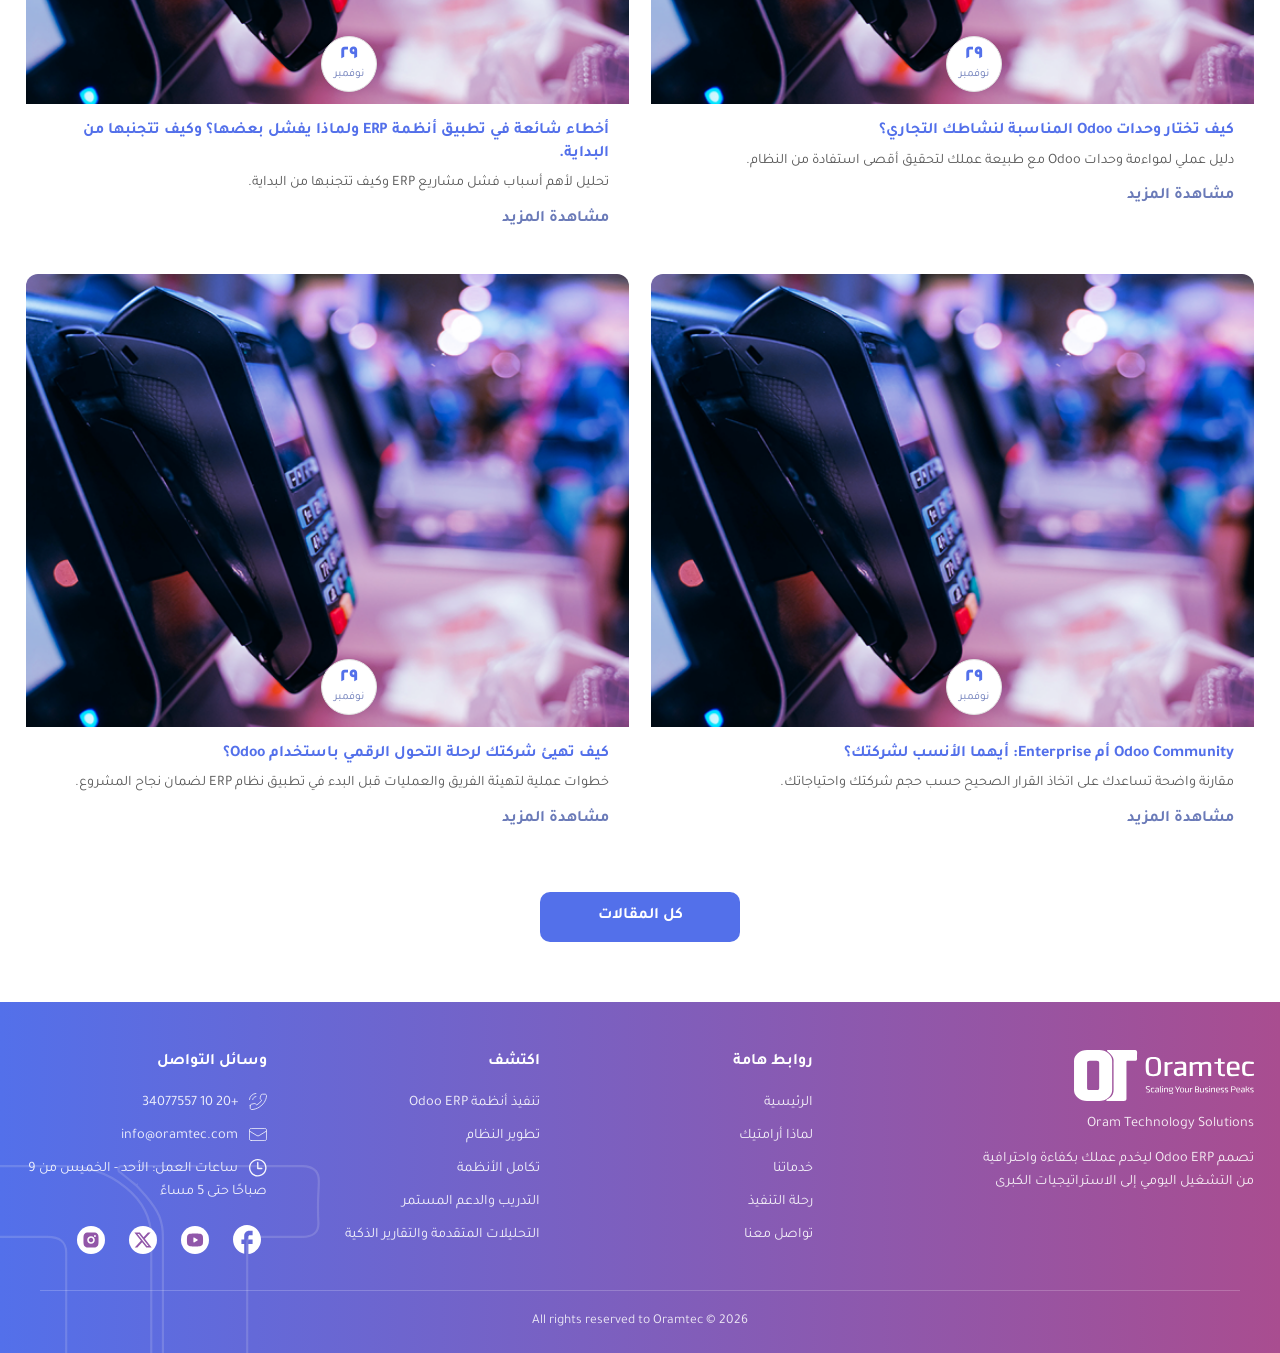
==== commit 9dd0c19c: "تحديثات الموقع: تجاوب كامل، تنظيم الأقسام، صفحة الخدمات وتفاصيلها، اتصل بنا Made-with: Cursor" ====
--- a/index.html
+++ b/index.html
@@ -1,4 +1,4 @@
-<!DOCTYPE html>
+﻿<!DOCTYPE html>
 <html lang="ar" dir="rtl">
 
 <head>
@@ -62,8 +62,7 @@
         </h1>
         <p class="hero-desc">
           في Oramtec نؤمن أن لكل شركة طريقة تشغيل مختلفة وتحديات خاصة. لذلك نطور حلول ERP مخصصة بالكامل تبنى على
-          احتياجات عملك وليس على قوالب جاهزة. -نطور أنظمة Odoo وERP مصمّمة وفق دورة العمل الحقيقية داخل شركتك، لنضمن لك
+          احتياجات عملك وليس على قوالب جاهزة.نطور أنظمة Odoo وERP مصمّمة وفق دورة العمل الحقيقية داخل شركتك، لنضمن لك
           أداءً ثابتًا وبيانات دقيقة تدعم قراراتك اليومية. </p>
         <div class="hero-buttons">
           <a href="#contact" class="btn btn-primary btn-lg">احصل على استشارة مجانية</a>
@@ -147,7 +146,7 @@
     <div class="container">
       <p class="system-subtitle">نظرة شاملة على الأداء</p>
       <h2 class="system-title">
-        كيف يعمل نظامك بعد <span class="system-title-underline-wrap">التنفيذ؟<img
+        <span class="system-title-vector-wrap">كيف يعمل<img src="images/Vector.svg" alt="" class="system-title-vector" aria-hidden="true"></span> نظامك بعد <span class="system-title-underline-wrap">التنفيذ؟<img
             src="images/Underlines below the text.svg" alt="" class="system-underlines" aria-hidden="true"></span>
       </h2>
       <p class="system-desc">نظام متكامل يربط جميع عملياتك الإدارية والتشغيلية في منصة واحدة ذكية تضمن تدفق البيانات
@@ -247,7 +246,7 @@
         نفهم التفاصيل، نقاط القوة، ومناطق الضغط، ثم نصمم الحل التقني ليخدم الواقع التشغيلي بدقة.</p>
       <div class="why-grid">
         <div class="why-card">
-          <div class="why-img"><img src="images/Why  us/Image-3.png" alt="حلول مخصصة بالكامل"></div>
+          <div class="why-img"><img src="images/Why  us/Image-3.png" alt="تكامل كامل مع Odoo"></div>
           <h3>تكامل كامل مع Odoo</h3>
           <p>استفادة قصوى من إمكانيات Odoo دون تعقيد في الإعداد أو الاستخدام.</p>
         </div>
@@ -261,7 +260,7 @@
           <h3>حلول مخصصة بالكامل</h3>
           <p>نظام ERP مصمم وفق متطلبات شركتك الفعلية، بعيدًا عن القوالب الجاهزة.</p>
         </div>
-        <div class="why-card-wrap">
+        <div class="why-row-center">
           <div class="why-card">
             <div class="why-img"><img src="images/Why  us/Image-5.png" alt="دعم مستمر واحترافي"></div>
             <h3>دعم مستمر واحترافي</h3>
@@ -272,14 +271,7 @@
             <h3>تقارير ذكية لاتخاذ قرارات أفضل</h3>
             <p>بيانات دقيقة ولوحات تحكم واضحة تمنحك رؤية شاملة لأداء شركتك.</p>
           </div>
-
-        </div>
-
-        <!-- <div class="why-card">
-          <div class="why-img"><img src="images/Why  us/Image-5.png" alt="استقرار وأمان"></div>
-          <h3>استقرار وأمان</h3>
-          <p>بنية تحتية آمنة ونسخ احتياطية لضمان استمرارية العمل.</p>
-        </div> -->
+        </div>
       </div>
     </div>
   </section>
@@ -287,7 +279,7 @@
   <!-- Services -->
   <section id="services" class="services-section">
     <div class="container">
-      <h2 class="section-title purple services-title"><span class="services-title-vector-wrap">خدماتنا المتخصصة في
+      <h2 class="section-title  services-title"><span class="services-title-vector-wrap">خدماتنا المتخصصة في
           Odoo<img src="images/Vector.svg" alt="" class="services-vector-on-text" aria-hidden="true"></span> <span
           class="services-title-underline-wrap">والتحول الرقمي<img src="images/Underlines below the text.svg" alt=""
             class="services-underlines" aria-hidden="true"></span></h2>
@@ -297,8 +289,7 @@
         <div class="service-card">
           <img src="images/Our services/Execution.svg" alt="">
           <h3>تنفيذ أنظمة Odoo ERP</h3>
-          <p>نقود رحلة التنفيذ من مرحلة الفهم العميق وحتى الإطلاق الكامل. - نبدأ بتحليل طريقة العمل الحالية
+          <p>نقود رحلة التنفيذ من مرحلة الفهم العميق وحتى الإطلاق الكامل. نبدأ بتحليل طريقة العمل الحالية
           </p>
           <a href="#" class="btn  btn-sm">معرفة المزيد</a>
         </div>
@@ -324,26 +315,26 @@
         <div class="service-card">
           <img src="images/Our services/Introduction Analysis.svg" alt="">
           <h3>التحليلات المتقدمة والتقارير الذكية</h3>
-          <p>نحوّل بياناتك إلى قوة تشغيلية حقيقية. نصمّم لوحات تحكم ذكية وتقارير دقيقة تمنحك رؤية واضحة</p>
+          <p style="margin-top: 20px;">نحوّل بياناتك إلى قوة تشغيلية حقيقية. نصمّم لوحات تحكم ذكية وتقارير دقيقة تمنحك رؤية واضحة</p>
           <a href="#" class="btn btn-primary btn-sm">معرفة المزيد</a>
         </div>
         <div class="service-card">
           <img src="images/Our services/Process analysis.svg" alt="">
           <h3>تحليل العمليات التشغيلية</h3>
-          <p>تمثّل هذه الخدمة حجر الأساس لكل ما نقدّمه. نحلّل دورة العمل كاملة، من استقبال الطلبات إلى ال</p>
+          <p >تمثّل هذه الخدمة حجر الأساس لكل ما نقدّمه. نحلّل دورة العمل كاملة، من استقبال الطلبات إلى ال</p>
           <a href="#" class="btn btn-primary btn-sm">معرفة المزيد</a>
         </div>
         <div class="service-card">
           <img src="images/Our services/Project management.svg" alt="">
           <h3>إدارة المشاريع على Odoo</h3>
-          <p style="margin-top: 90px;">نساعدك على بناء منظومة متكاملة لإدارة مشاريعك داخل Odoo، تشمل المهام، الجداول الز
+          <p >نساعدك على بناء منظومة متكاملة لإدارة مشاريعك داخل Odoo، تشمل المهام، الجداول الز
           </p>
           <a href="#" class="btn btn-primary btn-sm">معرفة المزيد</a>
         </div>
         <div class="service-card">
           <img src="images/Our services/Odoo development.svg" alt="">
           <h3>تطوير Odoo</h3>
-          <p style="margin-top: 90px;">نقدّم حلول تطوير متقدمة للشركات التي تحتاج إلى قدرات تتجاوز الإمكانيات القياسية
+          <p>نقدّم حلول تطوير متقدمة للشركات التي تحتاج إلى قدرات تتجاوز الإمكانيات القياسية
             للنظام</p>
           <a href="#" class="btn btn-primary btn-sm">معرفة المزيد</a>
         </div>
@@ -366,7 +357,7 @@
       <p class="journey-subtitle">كيف تحوّل متطلباتك إلى نظام يعمل بكفاءة؟</p>
       <div class="journey-steps-wrap">
         <div class="journey-objects-container">
-          <img src="images/Implementation journey/OBJECTS.png" alt="" class="journey-objects-img" aria-hidden="true">
+          <img src="images/Implementation journey/OBJECTS.svg" alt="" class="journey-objects-img" aria-hidden="true">
           <div class="journey-overlay">
             <span class="journey-circle-num" data-step="1">١</span>
             <span class="journey-circle-num" data-step="2">٢</span>
@@ -417,8 +408,7 @@
   <section class="sectors-section">
     <div class="container">
       <h2 class="sectors-title"><span class="sectors-title-vector-wrap">القطاعات<img src="images/Vector.svg" alt=""
-            class="sectors-title-vector" aria-hidden="true"></span> التي نخدمها<img
-          src="images/Underlines below the text.svg" alt="" class="sectors-title-underline" aria-hidden="true"></h2>
+            class="sectors-title-vector" aria-hidden="true"></span> التي نخدمها<img src="images/Underlines below the text.svg" alt="" class="sectors-title-underline" aria-hidden="true"></h2>
       <div class="sectors-grid">
         <div class="sector-card">
           <div class="sector-img-wrap">
@@ -536,7 +526,7 @@
       <div class="security-layout">
         <div class="security-col security-col-left">
 
-          <div class="security-item" style="margin-left: 130px;">
+          <div class="security-item">
             <div class="security-item-icon">
               <img src="images/security/checkmark-circle-outline.svg" alt="">
             </div>
@@ -554,7 +544,7 @@
               <p>تشغيل دائم ومستقر للخوادم.</p>
             </div>
           </div>
-          <div class="security-item" style="margin-left: -150px;">
+          <div class="security-item">
             <div class="security-item-icon">
               <img src="images/security/checkmark-circle-outline.svg" alt="">
             </div>
@@ -568,7 +558,7 @@
           <img src="images/security/security.svg" alt="الأمان" class="shield-img">
         </div>
         <div class="security-col security-col-right">
-          <div class="security-item" style="margin-left: -150px;">
+          <div class="security-item">
             <div class="security-item-icon">
               <img src="images/security/checkmark-circle-outline.svg" alt="">
             </div>
@@ -586,7 +576,7 @@
               <p>مراقبة النظام لحل المشكلات قبل حدوثها.</p>
             </div>
           </div>
-          <div class="security-item" style="margin-left: 130px;">
+          <div class="security-item">
             <div class="security-item-icon">
               <img src="images/security/checkmark-circle-outline.svg" alt="">
             </div>
@@ -650,12 +640,12 @@
       <div class="flutter-inner">
         <div class="flutter-content">
           <div class="flutter-tagline">
-            <span class="flutter-tagline-icon">◆</span>
+            <span class="flutter-tagline-icon"><img src="images/flutter/icon.svg" alt=""></span>
             <span>تطوير تطبيقات الجيل القادم</span>
           </div>
           <h2 class="flutter-title">
-            <span class="flutter-title-vector-wrap">تطوير تطبيقات الموبايل باستخدام
-              <span class="flutter-title-underline-wrap flutter-title-accent">Flutter
+            <span class="flutter-title-vector-wrap">تطوير تطبيقات  
+              <span class="flutter-title-underline-wrap"> الموبايل باستخدام </span> <span class="flutter-title-accent"> Flutter </span>
           </h2>
           <p class="flutter-desc">تقدم حلول تطوير متكاملة تعمل بكفاءة عالية على منصتي Android و iOS مع تجربة مستخدم سلسة
             وأداء متميز يضمن نمو أعمالك في السوق الرقمي.</p>
@@ -674,7 +664,7 @@
   <!-- Our Numbers -->
   <section class="numbers-section">
     <div class="container">
-      <h2 class="section-title purple"><span class="numbers-title-vector-wrap">أرقامنا تتحدث عن<img
+      <h2 class="section-title "><span class="numbers-title-vector-wrap">أرقامنا تتحدث عن<img
             src="images/Vector.svg" alt="" class="numbers-title-vector" aria-hidden="true"></span> <span
           class="numbers-title-underline-wrap">نجاحنا<img src="images/Underlines below the text.svg" alt=""
             class="numbers-title-underline" aria-hidden="true"></span></h2>
@@ -718,7 +708,7 @@
   <!-- Partners Carousel -->
   <section class="partners-section">
     <div class="container">
-      <h2 class="section-title purple"><span class="partners-title-vector-wrap">شركاء النجاح في<img
+      <h2 class="section-title "><span class="partners-title-vector-wrap">شركاء النجاح في<img
             src="images/Vector.svg" alt="" class="partners-title-vector" aria-hidden="true"></span> <span
           class="partners-title-underline-wrap">رحلتنا<img src="images/Underlines below the text.svg" alt=""
             class="partners-title-underline" aria-hidden="true"></span></h2>
@@ -743,7 +733,7 @@
   <!-- FAQ -->
   <section class="faq-section">
     <div class="container">
-      <h2 class="section-title purple"><span class="faq-title-vector-wrap">إجابات سريعة على<img src="images/Vector.svg"
+      <h2 class="section-title "><span class="faq-title-vector-wrap">إجابات سريعة على<img src="images/Vector.svg"
             alt="" class="faq-title-vector" aria-hidden="true"></span> <span class="faq-title-underline-wrap">أكثر ما
           يهمك<img src="images/Underlines below the text.svg" alt="" class="faq-title-underline"
             aria-hidden="true"></span></h2>
@@ -813,7 +803,7 @@
   <!-- Blog -->
   <section id="blog" class="blog-section">
     <div class="container">
-      <h2 class="section-title purple"><span class="blog-title-vector-wrap">خبراتنا ومعرفتنا<img src="images/Vector.svg"
+      <h2 class="section-title "><span class="blog-title-vector-wrap">خبراتنا ومعرفتنا<img src="images/Vector.svg"
             alt="" class="blog-title-vector" aria-hidden="true"></span> <span class="blog-title-underline-wrap">بين
           يديك<img src="images/Underlines below the text.svg" alt="" class="blog-title-underline"
             aria-hidden="true"></span></h2>
--- a/css/styles.css
+++ b/css/styles.css
@@ -35,6 +35,70 @@
   overflow-x: hidden;
 }
 
+/* فيكتورات عناوين الأقسام: خلف النص في جميع الصفحات */
+.hero-title-erp-wrap,
+.hero-title-underline-wrap,
+.problem-title-vector-wrap,
+.problem-title-underline-wrap,
+.why-title-underline-wrap,
+.why-title-vector-wrap,
+.services-title-vector-wrap,
+.services-title-underline-wrap,
+.journey-title-underlined,
+.journey-title-accent-wrap,
+.sectors-title-vector-wrap,
+.technologies-title-vector-wrap,
+.technologies-title-underline-wrap,
+.security-title-vector-wrap,
+.odoo-title-vector-wrap,
+.odoo-title-underline-wrap,
+.flutter-title-vector-wrap,
+.flutter-title-underline-wrap,
+.numbers-title-vector-wrap,
+.numbers-title-underline-wrap,
+.partners-title-vector-wrap,
+.partners-title-underline-wrap,
+.faq-title-vector-wrap,
+.faq-title-underline-wrap,
+.blog-title-vector-wrap,
+.blog-title-underline-wrap,
+.system-title-vector-wrap,
+.system-title-underline-wrap {
+  z-index: 0;
+}
+.hero-vector-on-text,
+.hero-underlines,
+.problem-vector-on-text,
+.problem-underlines,
+.why-underlines,
+.why-vector-on-text,
+.services-vector-on-text,
+.services-underlines,
+.journey-title-underline,
+.journey-title-vector,
+.sectors-title-vector,
+.sectors-title-underline,
+.technologies-title-vector,
+.technologies-title-underline,
+.security-title-vector,
+.security-subtitle-underline,
+.odoo-title-vector,
+.odoo-title-underline,
+.flutter-title-vector,
+.flutter-title-underline,
+.numbers-title-vector,
+.numbers-title-underline,
+.partners-title-vector,
+.partners-title-underline,
+.faq-title-vector,
+.faq-title-underline,
+.blog-title-vector,
+.blog-title-underline,
+.system-title-vector,
+.system-underlines {
+  z-index: -1;
+}
+
 /* صور متجاوبة على جميع الشاشات */
 img {
   max-width: 100%;
@@ -135,8 +199,9 @@
   right: 0;
   left: 0;
   height: 2px;
-  background: linear-gradient(90deg, var(--pink), var(--purple-light));
   border-radius: 1px;
+  background: #A94D90;
+  width: 70%;
 }
 
 .header-actions {
@@ -232,7 +297,8 @@
 
 /* ===== Hero ===== */
 .hero {
-  background: linear-gradient(135deg, rgba(248, 248, 252, 0.98) 0%, var(--white) 40%, rgba(232, 213, 236, 0.3) 100%);
+  background: linear-gradient(135deg, rgba(248, 248, 252, 0.98) 0%,
+   var(--white) 30%, rgba(231, 133, 251, 0.3) 100%);
   padding: 120px 0 80px;
 }
 
@@ -261,18 +327,20 @@
 .hero-title-erp-wrap {
   position: relative;
   display: inline-block;
+  z-index: 0;
+  
 }
 
 .hero-vector-on-text {
   position: absolute;
-  bottom:-8px;
+  bottom: -35px;
   right: 0;
   left: 0;
-  width: 100%;
-  min-width: 100px;
-  height: 50px;
+  width: 155px;
+  height: 120px;
   display: block;
   pointer-events: none;
+  z-index: -1;
 }
 
 .hero-content {
@@ -306,12 +374,11 @@
   color: var(--text-muted);
   font-size: 17px;
   line-height: 1.75;
-  margin-bottom: 28px;
+  margin-bottom: 50px;
 }
 
 .hero-buttons {
   display: flex;
-  /* flex-direction: column; */
   gap: 12px;
   align-items: flex-start;
 }
@@ -388,6 +455,7 @@
 }
 
 /* ===== Problem Section ===== */
+
 .problem-section {
   background: #f8f8fc;
   padding: 70px 0;
@@ -420,6 +488,7 @@
 .problem-title-vector-wrap {
   position: relative;
   display: inline-block;
+  z-index: 0;
 }
 
 .problem-vector-on-text {
@@ -432,6 +501,7 @@
   height: auto;
   display: block;
   pointer-events: none;
+  z-index: -1;
 }
 
 .problem-title-underline-wrap {
@@ -451,14 +521,14 @@
 
 .problem-desc {
   color: var(--text-muted);
-  font-size: 20px;
+  font-size: 18px;
   line-height: 1.75;
   margin-bottom: 40px;
 }
 
 .problem-solution-text {
   color: var(--text-muted);
-  font-size: 1rem;
+  font-size: 18px;
   line-height: 1.8;
 }
 
@@ -538,6 +608,7 @@
 }
 
 /* ===== System Section ===== */
+
 .system-section {
   padding: 70px 0;
   background: var(--white);
@@ -545,7 +616,7 @@
 
 .system-subtitle {
   text-align: center;
-  color: var(--text-muted);
+  color: #5370EA;
   font-size: 0.95rem;
   margin-bottom: 8px;
 }
@@ -554,8 +625,25 @@
   text-align: center;
   font-size: 1.85rem;
   font-weight: 800;
-  color: var(--text-dark);
+  color: #A94D90;
   margin-bottom: 16px;
+}
+
+.system-title-vector-wrap {
+  position: relative;
+  display: inline-block;
+}
+
+.system-title-vector {
+  position: absolute;
+  bottom: 6px;
+  right: 0;
+  left: 0;
+  width: 100%;
+  min-width: 60px;
+  height: auto;
+  object-fit: contain;
+  pointer-events: none;
 }
 
 .system-title-underline-wrap {
@@ -565,7 +653,7 @@
 
 .system-underlines {
   position: absolute;
-  bottom: -2px;
+  bottom: -8px;
   right: 0;
   left: 0;
   width: 100%;
@@ -773,7 +861,7 @@
   padding: 10px 20px;
   color: var(--white);
   font-size: 1rem;
-  font-weight: 600;
+  font-weight: 400;
   text-decoration: none;
   transition: all 0.3s ease;
 }
@@ -789,13 +877,14 @@
 }
 
 .cta-buttons .btn-outline {
-  background: #fff;
-  color: #5370EA;
-  border: 1px solid #5370EA;
+  background: white;
+  color: #A94D90;
+  border: 1px solid #A94D90;
   border-radius: 10px;
   width: 200px;
   padding: 10px ;
   font-size: 1rem;
+  font-weight: 400;
 }
 
 /* ===== Why Section ===== */
@@ -808,7 +897,7 @@
   text-align: center;
   font-size: 1.85rem;
   font-weight: 800;
-  color: var(--text-dark);
+  color: #A94D90;
   margin-bottom: 16px;
 }
 
@@ -862,6 +951,15 @@
   gap: 20px;
 }
 
+/* صف مركزي لآخر بطاقتين — الافتراضي (الشاشات الكبيرة) */
+.why-row-center {
+  grid-column: 1 / -1;
+  display: flex;
+  justify-content: center;
+  gap: 20px;
+}
+
+/* للشاشات الكبيرة: 5 بطاقات = صف 3 + صف 2 */
 .why-card-wrap {
   grid-column: 1 / -1;
   display: flex;
@@ -880,6 +978,8 @@
   height: 90%;
   object-fit: cover;
 }
+
+
 
 .why-card {
   /* background: var(--white); */
@@ -890,6 +990,7 @@
   display: flex;
   flex-direction: column;
   color: #A94D90;
+  
 
 }
 
@@ -932,9 +1033,14 @@
 }
 
 /* ===== Services Section ===== */
+
 .services-section {
   padding: 70px 0;
   background: var(--bg-lavender);
+}
+
+.services-title {
+  color: #A94D90;
 }
 
 .services-title-vector-wrap {
@@ -985,7 +1091,8 @@
   /* align-items: center;
   text-align: center; */
   transition: transform 0.2s;
-  height: 450px;
+  height: 400px;
+ 
 }
 
 .service-card:hover {
@@ -996,20 +1103,26 @@
   width: 64px;
   height: 64px;
   object-fit: contain;
-  margin-bottom: 16px;
+  margin-bottom: 20px;
 }
 
 .service-card h3 {
   font-size: 24px;
   margin-bottom: 10px;
   color: #5370EA;
+  font-weight: 500;
 }
 
 .service-card p {
-  font-size: 17px;
+  font-size: 16px;
   color: var(--text-muted);
+  margin-top: 20px;
+  flex-grow: 1;
+  font-weight: 400;
   margin-top: 50px;
-  flex-grow: 1;
+  /* width: 216px;
+  height: 78px; */
+  
 }
 
 .service-card .btn {
@@ -1018,7 +1131,7 @@
   padding: 10px 20px;
   color: var(--white);
   font-size: 1rem;
-  font-weight: 600;
+  font-weight: 400;
   text-decoration: none;
   transition: all 0.3s ease;
   width: 150px;
@@ -1036,7 +1149,7 @@
   text-align: center;
   font-size: clamp(1.5rem, 4vw, 2rem);
   font-weight: 700;
-  color: #5370EA;
+  color: #A94D90 !important;
   margin: 0 0 12px;
 }
 
@@ -1049,7 +1162,7 @@
   position: absolute;
   bottom: 8px;
   right: 0;
-  width: 100%;
+  width: 180px;
   height: auto;
   object-fit: contain;
   pointer-events: none;
@@ -1058,7 +1171,7 @@
 .journey-title-accent-wrap {
   position: relative;
   display: inline-block;
-  color: #5370EA;
+  color: #A94D90;
 }
 
 .journey-title-vector {
@@ -1116,7 +1229,6 @@
 .journey-circle-num {
   position: absolute;
   width: 12%;
-  max-width: 56px;
   height: auto;
   aspect-ratio: 1;
   left: 50%;
@@ -1125,7 +1237,7 @@
   align-items: center;
   justify-content: center;
   font-weight: 800;
-  font-size: clamp(1rem, 3vw, 1.5rem);
+  font-size: 20px;
   color: var(--text-dark);
   font-variant-numeric: normal;
 }
@@ -1134,36 +1246,43 @@
   top: 9%;
   font-size: 50px;
   color: #5370EA;
+  font-weight: 400;
 }
 
 .journey-circle-num[data-step="2"] {
   top: 25%;
   font-size: 50px;
   color: #A94D90;
+  font-weight: 400;
+
 }
 
 .journey-circle-num[data-step="3"] {
   top: 42%;
   font-size: 50px;
   color: #5370EA;
+  font-weight: 400;
 }
 
 .journey-circle-num[data-step="4"] {
   top: 58%;
   font-size: 50px;
   color: #A94D90;
+  font-weight: 400;
 }
 
 .journey-circle-num[data-step="5"] {
   top: 74%;
   font-size: 50px;
   color: #5370EA;
+  font-weight: 400;
 }
 
 .journey-circle-num[data-step="6"] {
   top: 90%;
   font-size: 50px;
   color: #A94D90;
+  font-weight: 400;
 }
 
 /* نصوص فوق المسارات بالترتيب (معكوسة مع الصورة ثم إعادة النص لوضعه) */
@@ -1171,6 +1290,7 @@
   position: absolute;
   display: flex;
   align-items: center;
+  justify-content: center;
   gap: 10px;
   color: var(--white);
   font-weight: 600;
@@ -1178,6 +1298,7 @@
   text-shadow: 0 1px 2px rgba(0, 0, 0, 0.2);
   max-width: 42%;
   transform: scaleX(-1);
+  text-align: center;
 }
 
 .journey-bar-text img {
@@ -1193,15 +1314,13 @@
   top: 6%;
   right: 52%;
   left: 2%;
-  justify-content: flex-start;
+  justify-content:start ;
   font-size: 20px;
-  
 }
 .journey-bar-1 span {
   font-size: 25px;
   font-weight: 400;
   text-align: center;
-  align-items: center;
 }
 .journey-bar-1 img {
   width: 70px;
@@ -1210,10 +1329,10 @@
 }
 
 .journey-bar-3 {
-  top: 40%;
+  top: 38%;
   right: 52%;
   left: 2%;
-  justify-content: flex-start;
+  justify-content:start ;
 }
 
 .journey-bar-3 span {
@@ -1232,14 +1351,13 @@
   top: 72%;
   right: 52%;
   left: 2%;
-  justify-content: flex-start;
+  justify-content: start;
 }
 
 .journey-bar-5 span {
   font-size: 20px;
   font-weight: 400;
   text-align: center;
-  align-items: center;
 }
 .journey-bar-5 img {
   width: 50px;
@@ -1251,14 +1369,13 @@
   top: 22%;
   left: 52%;
   right: 2%;
-  justify-content: flex-end;
+  justify-content: center;
   font-size: 20px;
 }
 .journey-bar-2 span {
   font-size: 20px;
   font-weight: 400;
   text-align: center;
-  align-items: center;
 }
 .journey-bar-2 img {
   width: 70px;
@@ -1270,14 +1387,13 @@
   top: 56%;
   left: 52%;
   right: 2%;
-  justify-content: flex-end;
+  justify-content: center;
 }
 
 .journey-bar-4 span {
   font-size: 20px;
   font-weight: 400;
   text-align: center;
-  align-items: center;
 }
 .journey-bar-4 img {
   width: 50px;
@@ -1288,13 +1404,12 @@
   top: 88%;
   left: 52%;
   right: 2%;
-  justify-content: flex-end;
+  justify-content: center;
 }
 .journey-bar-6 span {
   font-size: 20px;
   font-weight: 400;
   text-align: center;
-  align-items: center;
 }
 .journey-bar-6 img {
   width: 50px;
@@ -1391,7 +1506,7 @@
   text-align: center;
   font-size: clamp(1.8rem, 4vw, 2.5rem);
   font-weight: 700;
-  color: var(--purple);
+  color: #A94D90;
   margin: 0 0 32px;
   position: relative;
   display: inline-block;
@@ -1413,18 +1528,20 @@
   height: auto;
   object-fit: contain;
   pointer-events: none;
+  z-index: 0;
 }
 
 .sectors-title-underline {
   position: absolute;
-  bottom: -10px;
-  left: 41%;
-  transform: translateX(-50%);
+  bottom: -8px;
+  left: 37%;
+  /* transform: translateX(-50%); */
   width: auto;
   max-width: 320px;
   height: 14px;
   object-fit: contain;
   pointer-events: none;
+  z-index: 0;
 }
 
 .sectors-grid {
@@ -1631,10 +1748,11 @@
 .security-subtitle-underline {
   display: block;
   width: 120px;
-  max-width: 60%;
   height: auto;
   margin: 6px auto 0;
   object-fit: contain;
+  margin-left: 550px;
+
 
 }
 
@@ -1739,6 +1857,59 @@
 [dir="rtl"] .security-col-right .security-item-text {
   text-align: center;
 }
+
+
+[dir="rtl"] .security-col-left {
+  align-items: flex-start;
+}
+
+[dir="rtl"] .security-col-right {
+  align-items: flex-end;
+}
+
+.security-col-left .security-item:nth-child(1) {
+  align-self: flex-end;
+}
+.security-col-left .security-item:nth-child(2) {
+  align-self: center;
+}
+
+.security-col-left .security-item:nth-child(3) {
+  align-self: flex-start;
+  
+}
+
+.security-col-right .security-item:nth-child(1) {
+  align-self: flex-start;
+}
+
+.security-col-right .security-item:nth-child(3) {
+  align-self: flex-end;
+}
+
+[dir="rtl"] .security-col-left .security-item:nth-child(1) {
+  align-self: flex-start;
+}
+[dir="rtl"] .security-col-left .security-item:nth-child(2) {
+  align-self: center;
+}
+
+[dir="rtl"] .security-col-left .security-item:nth-child(3) {
+  align-self: flex-end;
+}
+
+[dir="rtl"] .security-col-right .security-item:nth-child(1) {
+  align-self: flex-end;
+}
+[dir="rtl"] .security-col-right .security-item:nth-child(2) {
+  align-self: center;
+}
+
+[dir="rtl"] .security-col-right .security-item:nth-child(3) {
+  align-self: flex-start;
+}
+
+
 
 /* ===== Odoo Partner Section ===== */
 .odoo-partner-section {
@@ -1884,8 +2055,8 @@
   display: inline-flex;
   align-items: center;
   gap: 8px;
-  background: #e0bbe4;
-  color: var(--purple);
+  background: #A94D901A;
+  color: #A94D90;
   padding: 8px 18px;
   border-radius: 50px;
   font-size: 0.9rem;
@@ -1967,8 +2138,9 @@
   pointer-events: none;
 }
 
+
 .flutter-title-accent {
-  color: #8c39a1;
+  color: #A94D90;
 }
 
 .flutter-desc {
@@ -2049,23 +2221,26 @@
   padding: 70px 0;
   background: #F7F6F8;
 }
-
+.numbers-section .section-title {
+  color: #A94D90;
+}
 .numbers-title-vector-wrap,
 .numbers-title-underline-wrap {
   position: relative;
   display: inline-block;
+  z-index: 0;
 }
 
 .numbers-title-vector {
   position: absolute;
-  bottom: -6px;
+  bottom: 10px;
   right: 0;
   left: 0;
-  width: 100%;
-  min-width: 40px;
+  width: 40%;
   height: auto;
   object-fit: contain;
   pointer-events: none;
+  z-index:-1;
 }
 
 .numbers-title-underline {
@@ -2134,7 +2309,9 @@
   padding: 70px 0;
   background: white;
 }
-
+.partners-section .section-title {
+  color: #A94D90;
+}
 .partners-title-vector-wrap,
 .partners-title-underline-wrap {
   position: relative;
@@ -2229,7 +2406,9 @@
   padding: 70px 0;
   background: #F7F6F8;
 }
-
+.faq-section .section-title {
+  color: #A94D90;
+}
 .faq-title-vector-wrap,
 .faq-title-underline-wrap {
   position: relative;
@@ -2329,7 +2508,9 @@
   padding: 70px 0;
   background: var(--white);
 }
-
+.blog-section .section-title {
+  color: #A94D90;
+}
 .blog-title-vector-wrap,
 .blog-title-underline-wrap {
   position: relative;
@@ -2338,7 +2519,7 @@
 
 .blog-title-vector {
   position: absolute;
-  bottom: -6px;
+  bottom: 8px;
   right: 0;
   left: 0;
   width: 100%;
@@ -2614,434 +2795,18 @@
   margin: 0;
 }
 /* ===== Responsive ===== */
-/* نقاط التوقف: 1440 | 1400 | 1200 | 1024 (تابلت) | 768 | 600 | 480 | 360 (هواتف) */
-
-/* شاشات كبيرة 1440px */
+/* نقاط التوقف: 1440 | 1400 | 1366 (iPad Pro 12.9") | 1200 | 1024 | 820 | 768 | 600 | 480 | 360
+   iPad Pro 12.9": 1366×1024 (أفقي) | iPad Air 13": 1024×1366 | iPad Air 11": 820×1180 — جميع البطاقات عمودين */
+
+/* ========== تنظيم جميع الأقسام في كل الصفحات ========== */
+
+/* شاشات 1440px */
 @media (max-width: 1440px) {
   .container {
     padding: 0 28px;
   }
 
-  /* About Page - 1440px */
-  .about-hero-inner {
-    gap: 40px;
-  }
-
-  .about-hero-heading {
-    font-size: 32px;
-  }
-
-  .strategic-inner {
-    gap: 40px;
-  }
-
-  .values-grid {
-    gap: 20px;
-  }
-
-  .about-numbers-grid {
-    gap: 20px;
-  }
-}
-
-/* شاشات 1400px */
-@media (max-width: 1400px) {
-  .container {
-    padding: 0 24px;
-  }
-  .sectors-grid {
-    gap: 22px;
-  }
-  .odoo-benefit {
-    width: 100%;
-    max-width: 520px;
-  }
-
-  /* About Page - 1400px */
-  .about-hero {
-    padding: 120px 0 70px;
-  }
-
-  .about-hero-heading {
-    font-size: 30px;
-  }
-
-  .about-hero-desc {
-    font-size: 16px;
-  }
-
-  .strategic-title {
-    font-size: 1.75rem;
-  }
-
-  .values-grid {
-    grid-template-columns: repeat(5, 1fr);
-    gap: 18px;
-  }
-
-  .value-item h4 {
-    font-size: 0.95rem;
-  }
-
-  .about-numbers-grid {
-    grid-template-columns: repeat(5, 1fr);
-    gap: 18px;
-  }
-}
-
-/* شاشات متوسطة 1200px */
-@media (max-width: 1200px) {
-  .container {
-    padding: 0 22px;
-  }
-  .services-grid {
-    grid-template-columns: repeat(3, 1fr);
-    gap: 22px;
-  }
-  .sectors-grid {
-    grid-template-columns: repeat(3, 1fr);
-    gap: 20px;
-  }
-  .numbers-grid {
-    grid-template-columns: repeat(3, 1fr);
-  }
-  .blog-grid {
-    grid-template-columns: repeat(3, 1fr);
-  }
-  .technologies-section .tech-logos {
-    gap: 28px 36px;
-  }
-  .flutter-inner {
-    gap: 40px;
-  }
-
-  /* About Page - 1200px */
-  .about-hero {
-    padding: 110px 0 60px;
-  }
-
-  .about-hero-inner {
-    gap: 36px;
-  }
-
-  .about-hero-heading {
-    font-size: 28px;
-  }
-
-  .strategic-inner {
-    gap: 36px;
-  }
-
-  .vision-mission-grid {
-    max-width: 100%;
-    gap: 24px;
-  }
-
-  .values-grid {
-    grid-template-columns: repeat(3, 1fr);
-    gap: 20px;
-  }
-
-  .features-partner-grid {
-    gap: 28px;
-  }
-
-  .about-numbers-grid {
-    grid-template-columns: repeat(3, 1fr);
-    gap: 20px;
-  }
-
-  .about-cta-card {
-    max-width: 700px;
-  }
-}
-
-@media (max-width: 1024px) {
-  .container {
-    padding: 0 20px;
-  }
-
-  .hero,
-  .problem-section,
-  .system-section,
-  .why-section,
-  .services-section,
-  .journey-section,
-  .sectors-section,
-  .technologies-section,
-  .security-section,
-  .odoo-partner-section,
-  .flutter-section,
-  .numbers-section,
-  .partners-section,
-  .faq-section,
-  .blog-section {
-    padding: 56px 0;
-  }
-
-  .footer {
-    padding: 48px 0 0;
-  }
-
-  .hero-inner {
-    grid-template-columns: 1fr;
-    text-align: center;
-  }
-
-  .hero-content {
-    margin: 0 auto;
-    text-align: center;
-  }
-
-  .hero-desc {
-    margin-left: auto;
-    margin-right: auto;
-  }
-
-  .hero-buttons {
-    align-items: center;
-  }
-
-  .hero-arrow {
-    margin-right: auto;
-    margin-left: auto;
-  }
-
-  .hero-title-underline-wrap {
-    display: inline-block;
-  }
-
-  .hero-visual {
-    order: 1;
-  }
-
-  .problem-inner {
-    grid-template-columns: 1fr;
-    gap: 40px;
-  }
-
-  .problem-text-col {
-    order: 1;
-  }
-
-  .problem-cards-col {
-    order: 2;
-  }
-
-  .problem-arrow {
-    position: static;
-    margin-top: 24px;
-    max-width: 80px;
-    transform: none;
-  }
-
-  .problem-grid {
-    grid-template-columns: repeat(2, 1fr);
-  }
-
-  /* نظام — شبكة عمودين على الهاتف */
-  .system-diagram-inner {
-    display: grid;
-    grid-template-columns: repeat(2, 1fr);
-    gap: 14px 12px;
-    min-height: auto;
-    max-width: 100%;
-  }
-
-  .system-connector {
-    display: none;
-  }
-
-  .system-center-wrap {
-    grid-column: 1 / -1;
-    order: -1;
-    position: static;
-    transform: none;
-    margin-bottom: 4px;
-    text-align: center;
-  }
-
-  .system-module--tr,
-  .system-module--r,
-  .system-module--br,
-  .system-module--bl,
-  .system-module--l,
-  .system-module--tl {
-    position: static;
-    transform: none;
-    top: auto;
-    left: auto;
-  }
-
-  .module-card {
-    max-width: none;
-    width: 100%;
-    padding: 14px 12px;
-    justify-content: flex-start;
-  }
-
-  .module-card img {
-    width: 36px;
-    height: 36px;
-  }
-
-  .module-card-desc {
-    font-size: 0.7rem;
-  }
-
-  .why-grid {
-    grid-template-columns: repeat(2, 1fr);
-  }
-
-  .services-grid {
-    grid-template-columns: repeat(2, 1fr);
-  }
-
-  .sectors-grid {
-    grid-template-columns: repeat(2, 1fr);
-  }
-
-  .numbers-grid {
-    grid-template-columns: repeat(2, 1fr);
-  }
-
-  .blog-grid {
-    grid-template-columns: repeat(2, 1fr);
-  }
-
-  .footer-inner {
-    grid-template-columns: 1fr;
-  }
-
-  .odoo-partner-inner {
-    flex-direction: column;
-  }
-
-  .odoo-benefits {
-    max-width: 100%;
-  }
-
-  .flutter-inner {
-    grid-template-columns: 1fr;
-    gap: 32px;
-    text-align: center;
-  }
-
-  .flutter-content {
-    padding: 0;
-  }
-
-  .flutter-visual {
-    order: 0;
-  }
-
-  .flutter-visual-img {
-    margin: 0 auto;
-  }
-
-  /* About Page - 1024px */
-  .about-hero,
-  .strategic-section,
-  .vision-mission-section,
-  .values-section,
-  .features-partner-section,
-  .about-numbers-section,
-  .about-cta-section {
-    padding: 56px 0;
-  }
-
-  .about-hero {
-    padding-top: 100px;
-  }
-
-  .about-hero-inner {
-    grid-template-columns: 1fr;
-    gap: 36px;
-    text-align: center;
-  }
-
-  .about-hero-image {
-    order: 0;
-  }
-
-  .about-hero-content {
-    order: 1;
-  }
-
-  .about-hero-heading {
-    font-size: 1.65rem;
-    margin: 0 auto 16px;
-  }
-
-  .about-hero-desc {
-    max-width: 550px;
-    margin: 0 auto 24px;
-  }
-
-  .about-hero-buttons {
-    justify-content: center;
-  }
-
-  .about-image-frame {
-    max-width: 420px;
-    transform: rotate(0deg);
-  }
-
-  .about-image-frame::before {
-    display: none;
-  }
-
-  .strategic-inner {
-    grid-template-columns: 1fr;
-    gap: 32px;
-    text-align: center;
-  }
-
-  .strategic-image {
-    order: 0;
-  }
-
-  .strategic-content {
-    order: 1;
-  }
-
-  .strategic-badge {
-    text-align: center;
-  }
-
-  .strategic-points {
-    display: inline-block;
-    text-align: right;
-  }
-
-  .values-grid {
-    grid-template-columns: repeat(3, 1fr);
-    gap: 18px;
-  }
-
-  .features-partner-grid {
-    grid-template-columns: 1fr 1.5fr;
-    gap: 24px;
-  }
-
-  .about-numbers-grid {
-    grid-template-columns: repeat(3, 1fr);
-    gap: 18px;
-  }
-
-  .about-cta-card {
-    max-width: 600px;
-    padding: 50px 40px;
-  }
-}
-
-/* تابلت وشاشات صغيرة 768px */
-@media (max-width: 768px) {
-  .container {
-    padding: 0 18px;
-  }
-
-  /* تنظيم المسافات لجميع الأقسام */
+  /* مسافات موحّدة لجميع الأقسام — جميع الصفحات */
   .hero,
   .problem-section,
   .system-section,
@@ -3063,8 +2828,1523 @@
   .values-section,
   .features-partner-section,
   .about-numbers-section,
+  .about-cta-section,
+  .transformation-section,
+  .lifecycle-section,
+  .contact-hero,
+  .contact-cards,
+  .article-hero,
+  .article-related,
+  .blog-filters-section,
+  .blog-featured-section {
+    padding: 64px 0;
+  }
+
+  .footer {
+    padding: 48px 0 0;
+  }
+
+  /* About Page - 1440px */
+  .about-hero-inner {
+    gap: 40px;
+  }
+
+  .about-hero-heading {
+    font-size: 32px;
+  }
+
+  .strategic-inner {
+    gap: 40px;
+  }
+
+  .values-grid {
+    gap: 20px;
+  }
+
+  .about-numbers-grid {
+    gap: 20px;
+  }
+
+  .services-grid {
+    gap: 22px;
+  }
+
+  .sectors-grid {
+    gap: 22px;
+  }
+}
+
+/* شاشات 1400px */
+@media (max-width: 1400px) {
+  .container {
+    padding: 0 24px;
+  }
+
+  /* مسافات موحّدة لجميع الأقسام — 1400px */
+  .hero,
+  .problem-section,
+  .system-section,
+  .why-section,
+  .services-section,
+  .journey-section,
+  .sectors-section,
+  .technologies-section,
+  .security-section,
+  .odoo-partner-section,
+  .flutter-section,
+  .numbers-section,
+  .partners-section,
+  .faq-section,
+  .blog-section,
+  .about-hero,
+  .strategic-section,
+  .vision-mission-section,
+  .values-section,
+  .features-partner-section,
+  .about-numbers-section,
+  .about-cta-section,
+  .transformation-section,
+  .lifecycle-section,
+  .contact-hero,
+  .contact-cards,
+  .article-hero,
+  .article-related,
+  .blog-filters-section,
+  .blog-featured-section {
+    padding: 60px 0;
+  }
+
+  .sectors-grid {
+    gap: 22px;
+  }
+
+  .odoo-benefit {
+    width: 100%;
+    max-width: 520px;
+  }
+
+  /* About Page - 1400px */
+  .about-hero {
+    padding: 110px 0 60px;
+  }
+
+  .about-hero-heading {
+    font-size: 30px;
+  }
+
+  .about-hero-desc {
+    font-size: 16px;
+  }
+
+  .strategic-title {
+    font-size: 1.75rem;
+  }
+
+  .values-grid {
+    grid-template-columns: repeat(5, 1fr);
+    gap: 18px;
+  }
+
+  .value-item h4 {
+    font-size: 0.95rem;
+  }
+
+  .about-numbers-grid {
+    grid-template-columns: repeat(5, 1fr);
+    gap: 18px;
+  }
+
+  .services-grid {
+    gap: 20px;
+  }
+}
+
+/* iPad Pro 12.9" أفقي — 1366px: جميع البطاقات عمودين بجانب بعض */
+@media (max-width: 1366px) {
+  .container {
+    padding: 0 26px;
+  }
+
+  .services-grid {
+    grid-template-columns: repeat(2, 1fr);
+    gap: 22px;
+  }
+
+  .sectors-grid {
+    grid-template-columns: repeat(2, 1fr);
+    gap: 22px;
+  }
+
+  .numbers-grid {
+    grid-template-columns: repeat(2, 1fr);
+    gap: 20px;
+  }
+
+  .blog-grid {
+    grid-template-columns: repeat(2, 1fr);
+    gap: 22px;
+  }
+
+  .why-grid {
+    grid-template-columns: repeat(2, 1fr);
+    gap: 22px;
+  }
+
+  .values-grid {
+    grid-template-columns: repeat(2, 1fr);
+    gap: 20px;
+  }
+
+  .about-numbers-grid {
+    grid-template-columns: repeat(2, 1fr);
+    gap: 20px;
+  }
+
+  .features-partner-grid {
+    grid-template-columns: repeat(2, 1fr);
+    gap: 24px;
+  }
+
+  .service-card {
+    min-height: 320px;
+  }
+}
+
+/* شاشات متوسطة 1200px */
+@media (max-width: 1200px) {
+  .container {
+    padding: 0 22px;
+  }
+
+  /* مسافات موحّدة لجميع الأقسام — 1200px */
+  .hero,
+  .problem-section,
+  .system-section,
+  .why-section,
+  .services-section,
+  .journey-section,
+  .sectors-section,
+  .technologies-section,
+  .security-section,
+  .odoo-partner-section,
+  .flutter-section,
+  .numbers-section,
+  .partners-section,
+  .faq-section,
+  .blog-section,
+  .about-hero,
+  .strategic-section,
+  .vision-mission-section,
+  .values-section,
+  .features-partner-section,
+  .about-numbers-section,
+  .about-cta-section,
+  .transformation-section,
+  .lifecycle-section,
+  .contact-hero,
+  .contact-cards,
+  .article-hero,
+  .article-related,
+  .blog-filters-section,
+  .blog-featured-section {
+    padding: 56px 0;
+  }
+
+  .services-grid {
+    grid-template-columns: repeat(3, 1fr);
+    gap: 22px;
+  }
+  .sectors-grid {
+    grid-template-columns: repeat(3, 1fr);
+    gap: 20px;
+  }
+  .numbers-grid {
+    grid-template-columns: repeat(3, 1fr);
+  }
+  .blog-grid {
+    grid-template-columns: repeat(3, 1fr);
+  }
+  .technologies-section .tech-logos {
+    gap: 28px 36px;
+  }
+  .flutter-inner {
+    gap: 40px;
+  }
+
+  /* About Page - 1200px */
+  .about-hero {
+    padding-top: 100px;
+    padding-bottom: 60px;
+  }
+
+  .about-hero-inner {
+    gap: 36px;
+  }
+
+  .about-hero-heading {
+    font-size: 28px;
+  }
+
+  .strategic-inner {
+    gap: 36px;
+  }
+
+  .vision-mission-grid {
+    max-width: 100%;
+    gap: 24px;
+  }
+
+  .values-grid {
+    grid-template-columns: repeat(3, 1fr);
+    gap: 20px;
+  }
+
+  .features-partner-grid {
+    gap: 28px;
+  }
+
+  .about-numbers-grid {
+    grid-template-columns: repeat(3, 1fr);
+    gap: 20px;
+  }
+
+  .about-cta-card {
+    max-width: 700px;
+  }
+}
+
+/* iPad Air 13" أفقي / آيباد 1024px */
+@media (max-width: 1024px) {
+  .container {
+    padding: 0 20px;
+  }
+
+
+  /* مسافات موحّدة لجميع الأقسام — iPad Air / تابلت 1024px */
+  .hero,
+  .problem-section,
+  .system-section,
+  .why-section,
+  .services-section,
+  .journey-section,
+  .sectors-section,
+  .technologies-section,
+  .security-section,
+  .odoo-partner-section,
+  .flutter-section,
+  .numbers-section,
+  .partners-section,
+  .faq-section,
+  .blog-section,
+  .about-hero,
+  .strategic-section,
+  .vision-mission-section,
+  .values-section,
+  .features-partner-section,
+  .about-numbers-section,
+  .about-cta-section,
+  .transformation-section,
+  .lifecycle-section,
+  .contact-hero,
+  .contact-cards,
+  .article-hero,
+  .article-related,
+  .blog-filters-section,
+  .blog-featured-section {
+    padding: 52px 0;
+  }
+
+  .footer {
+    padding: 48px 0 0;
+  }
+
+  .hero-inner {
+    grid-template-columns: 1fr;
+    text-align: center;
+    margin-top: 100px;
+  }
+
+  .hero-content {
+    margin: 0 auto;
+    text-align: center;
+  }
+
+  .hero-desc {
+    margin-left: auto;
+    margin-right: auto;
+  }
+
+  .hero-buttons {
+    align-items: center;
+  }
+
+  .hero-arrow {
+    margin-right: auto;
+    margin-left: auto;
+  }
+
+  .hero-title-underline-wrap {
+    display: inline-block;
+  }
+
+  .hero-visual {
+    order: 1;
+  }
+
+  .problem-inner {
+    grid-template-columns: 1fr;
+    gap: 40px;
+  }
+
+  .problem-text-col {
+    order: 1;
+  }
+
+  .problem-cards-col {
+    order: 2;
+  }
+
+  .problem-arrow {
+    position: static;
+    margin-top: 24px;
+    max-width: 80px;
+    transform: none;
+  }
+
+  /* تنظيم مثل الهاتف — عناوين ونصوص في المنتصف */
+  .section-title {
+    text-align: center;
+    font-size: 1.45rem;
+    margin-bottom: 14px;
+  }
+
+  .section-desc,
+  .section-subtitle {
+    text-align: center;
+    max-width: 100%;
+    margin-left: auto;
+    margin-right: auto;
+  }
+
+  /* قسم المشكلة */
+  .problem-inner {
+    text-align: center;
+  }
+
+  .problem-title,
+  .problem-desc,
+  .problem-solution-text {
+    text-align: center;
+  }
+
+  .problem-grid {
+    grid-template-columns: repeat(2, 1fr);
+    gap: 16px;
+  }
+
+  /* نظام — شبكة عمودين (مثل الهاتف) */
+  .system-diagram-inner {
+    display: grid;
+    grid-template-columns: repeat(2, 1fr);
+    gap: 14px 12px;
+    min-height: auto;
+    max-width: 100%;
+  }
+
+  .system-connector {
+    display: none;
+  }
+
+  .system-center-wrap {
+    grid-column: 1 / -1;
+    order: -1;
+    position: static;
+    transform: none;
+    margin-bottom: 4px;
+    text-align: center;
+    justify-content: center;
+    align-items: center;
+    margin-left: auto;
+    margin-right: auto;
+  }
+
+  .system-module--tr,
+  .system-module--r,
+  .system-module--br,
+  .system-module--bl,
+  .system-module--l,
+  .system-module--tl {
+    position: static;
+    transform: none;
+    top: auto;
+    left: auto;
+  }
+
+  .module-card {
+    max-width: none;
+    width: 100%;
+    height: 100px;
+    padding: 14px 12px;
+    justify-content: flex-start;
+    font-size: 17px;
+  }
+
+  .module-card img {
+    width: 36px;
+    height: 36px;
+  }
+
+  .module-card-desc {
+    font-size: 0.7rem;
+  }
+
+  .system-subtitle,
+  .system-title,
+  .system-desc {
+    text-align: center;
+  }
+
+  /* قسم لماذا — في 1024 و iPad Air / iPad Pro:
+     صفين ببطاقتين بجانب بعض، والبطاقة الأخيرة في صف مستقل في المنتصف */
+  .why-grid {
+    grid-template-columns: repeat(2, 1fr);
+    gap: 24px;
+    align-items: stretch;
+  }
+
+  .why-row-center {
+    /* في 1024 نستخدم عناصرها كعناصر شبكة مباشرة */
+    display: contents;
+  }
+
+  .why-card {
+    min-height: 380px;
+    display: flex;
+    flex-direction: column;
+    border-radius: 12px;
+    overflow: hidden;
+  }
+
+  .why-card .why-img {
+    height: 300px;
+    flex-shrink: 0;
+    display: flex;
+    align-items: center;
+    justify-content: center;
+  }
+
+  .why-card .why-img img {
+    width: 100%;
+    height: 100%;
+    object-fit: cover;
+  }
+
+  .why-card h3 {
+    font-size: 1.1rem;
+    line-height: 1.4;
+    padding: 16px 20px 8px;
+    text-align: center;
+    min-height: 2.8em;
+    display: flex;
+    align-items: center;
+    justify-content: center;
+  }
+
+  .why-card p {
+    font-size: 0.9rem;
+    line-height: 1.6;
+    padding: 0 20px 20px;
+    text-align: center;
+    flex-grow: 1;
+    display: flex;
+    align-items: flex-start;
+    justify-content: center;
+  }
+
+  /* آخر بطاقة (الخامسة) تأخذ صف مستقل في المنتصف */
+  .why-grid .why-card:last-of-type {
+    grid-column: 1 / -1;
+    justify-self: center;
+    max-width: min(380px, 100%);
+  }
+
+  .why-title,
+  .why-desc {
+    text-align: center;
+  }
+
+  /* الخدمات — عمودين بجانب بعض */
+  .services-grid {
+    grid-template-columns: repeat(2, 1fr);
+    gap: 20px;
+  }
+
+  .services-title {
+    text-align: center;
+  }
+
+  .service-card {
+    min-height: 320px;
+    padding: 26px 22px;
+  }
+
+  .service-card h3 {
+    font-size: 1.15rem;
+  }
+
+  /* القطاعات — عمودين بجانب بعض */
+  .sectors-grid {
+    grid-template-columns: repeat(2, 1fr);
+    gap: 20px;
+  }
+
+  .sectors-title,
+  .sectors-desc {
+    text-align: center;
+  }
+
+  .sector-card {
+    text-align: center;
+  }
+
+  /* الأرقام — عمودين */
+  .numbers-grid {
+    grid-template-columns: repeat(2, 1fr);
+    gap: 18px;
+  }
+
+  /* المدونة — عمودين بجانب بعض */
+  .blog-grid {
+    grid-template-columns: repeat(2, 1fr);
+    gap: 20px;
+  }
+
+  .blog-card {
+    text-align: center;
+  }
+
+  .blog-cta {
+    text-align: center;
+    margin-top: 24px;
+  }
+
+  /* رحلة التنفيذ */
+  .journey-title,
+  .journey-subtitle,
+  .journey-note {
+    text-align: center;
+  }
+
+  /* التقنيات */
+  .technologies-title {
+    text-align: center;
+  }
+
+  .technologies-section .tech-logos {
+    justify-content: center;
+  }
+
+  /* الأمان — نفس الشكل: درع في المنتصف و٣ عناصر على كل جانب (1024px / iPad Air / iPad Pro) */
+  .security-layout {
+    grid-template-columns: 1fr auto 1fr;
+    gap: 20px 16px;
+    align-items: center;
+    max-width: 100%;
+  }
+
+  .security-center {
+    grid-column: 2;
+    grid-row: 1 / -1;
+    order: 0;
+  }
+
+  .shield-img {
+    width: 200px;
+    margin-top: -60px;
+  }
+
+  .security-col-left {
+    order: 1;
+    align-items: flex-end;
+  }
+
+  .security-col-right {
+    order: 2;
+    align-items: flex-start;
+  }
+
+  [dir="rtl"] .security-col-left {
+    align-items: flex-start;
+  }
+
+  [dir="rtl"] .security-col-right {
+    align-items: flex-end;
+  }
+
+  .security-col-left .security-item:nth-child(1) {
+    align-self: flex-end;
+  }
+  .security-col-left .security-item:nth-child(2) {
+    align-self: center;
+  }
+
+  .security-col-left .security-item:nth-child(3) {
+    align-self: flex-start;
+    
+  }
+
+  .security-col-right .security-item:nth-child(1) {
+    align-self: flex-start;
+  }
+
+  .security-col-right .security-item:nth-child(3) {
+    align-self: flex-end;
+  }
+
+  [dir="rtl"] .security-col-left .security-item:nth-child(1) {
+    align-self: flex-start;
+  }
+  [dir="rtl"] .security-col-left .security-item:nth-child(2) {
+    align-self: center;
+  }
+
+  [dir="rtl"] .security-col-left .security-item:nth-child(3) {
+    align-self: flex-end;
+  }
+
+  [dir="rtl"] .security-col-right .security-item:nth-child(1) {
+    align-self: flex-end;
+  }
+  [dir="rtl"] .security-col-right .security-item:nth-child(2) {
+    align-self: center;
+  }
+
+  [dir="rtl"] .security-col-right .security-item:nth-child(3) {
+    align-self: flex-start;
+  }
+
+  .security-col {
+    gap: 22px;
+  }
+
+  .security-item {
+    max-width: 260px;
+  }
+
+  .security-item-en {
+    font-size: 15px;
+  }
+
+  .security-item p {
+    font-size: 15px;
+  }
+
+  .security-subtitle {
+    font-size: 1.35rem;
+    margin-bottom: 32px;
+  }
+
+  .security-subtitle,
+  .security-col-left .security-item-text,
+  .security-col-right .security-item-text {
+    text-align: center;
+  }
+  .security-subtitle-underline {
+    margin-left: 400px;
+  }
+
+  /* الشركاء */
+  .partners-section .section-title {
+    text-align: center;
+  }
+
+  .partners-track {
+    flex-wrap: wrap;
+    justify-content: center;
+  }
+
+  /* FAQ */
+  .faq-section .section-title {
+    text-align: center;
+  }
+
+  /* الفوتر — iPad Air 13" / تابلت 1024px */
+  .footer {
+    padding: 48px 0 0;
+  }
+
+  .footer-inner {
+    grid-template-columns: 1fr;
+    gap: 40px;
+    padding-bottom: 36px;
+  }
+
+  .footer-brand {
+    text-align: center;
+  }
+
+  .footer-logo {
+    margin-inline: auto;
+  }
+
+  .footer-desc {
+    max-width: 100%;
+    margin-left: auto;
+    margin-right: auto;
+  }
+
+  .footer-links {
+    grid-template-columns: 1fr;
+    gap: 24px;
+    text-align: center;
+  }
+
+  .footer-col h4 {
+    margin-bottom: 14px;
+    font-size: 1rem;
+  }
+
+  .footer-col a,
+  .footer-col p {
+    font-size: 0.9rem;
+    margin-bottom: 10px;
+  }
+
+  .footer-copy::before {
+    max-width: 100%;
+  }
+
+  .footer-copy {
+    padding: 18px 20px;
+  }
+
+  .footer-copy p {
+    font-size: 0.85rem;
+  }
+
+  .social-icons {
+    margin-top: 14px;
+    gap: 10px;
+  }
+
+  .social-icons a {
+    width: 38px;
+    height: 38px;
+  }
+
+  /* الأزرار — iPad Air / تابلت 1024px */
+  .btn {
+    min-height: 44px;
+    padding: 12px 24px;
+    font-size: 1rem;
+    display: inline-flex;
+    align-items: center;
+    justify-content: center;
+  }
+
+  .btn-lg {
+    padding: 14px 28px;
+    font-size: 1.05rem;
+    min-height: 48px;
+  }
+
+  .btn-sm {
+    padding: 10px 20px;
+    font-size: 0.95rem;
+    min-height: 42px;
+  }
+
+  .hero-buttons {
+    gap: 14px;
+    flex-wrap: wrap;
+    justify-content: center;
+  }
+
+  .hero-buttons .btn {
+    min-height: 48px;
+  }
+
+  .about-hero-buttons {
+    gap: 14px;
+    flex-wrap: wrap;
+  }
+
+  .about-hero-buttons .btn {
+    min-height: 48px;
+  }
+
+  .service-card .btn {
+    min-height: 44px;
+    padding: 10px 22px;
+  }
+
+  .cta-buttons {
+    gap: 14px;
+    flex-wrap: wrap;
+    justify-content: center;
+  }
+
+  .cta-buttons .btn {
+    min-height: 46px;
+  }
+
+  /* Odoo Partner — الصورة بجانب النصوص (1024px / iPad Air / iPad Pro) */
+  .odoo-partner-inner {
+    flex-direction: row;
+    flex-wrap: wrap;
+    align-items: center;
+    justify-content: space-between;
+    gap: 40px;
+  }
+
+  .odoo-benefits {
+    flex: 1 1 50%;
+    min-width: 280px;
+    max-width: 100%;
+    gap: 20px;
+  }
+
+  .odoo-benefit {
+    max-width: 100%;
+  }
+
+  .odoo-benefit h4 {
+    font-size: 1.1rem;
+  }
+
+  .odoo-benefit p {
+    font-size: 0.95rem;
+  }
+
+  .odoo-logo-wrap {
+    flex: 0 1 auto;
+    min-width: 200px;
+  }
+
+  .odoo-logo {
+    max-width: 320px;
+    width: 100%;
+  }
+
+  /* Flutter Section — نصوص بجانب الصورة على 1024px (iPad Air / iPad Pro) */
+  .flutter-inner {
+    grid-template-columns: 1fr 1fr;
+    gap: 40px;
+    align-items: center;
+  }
+
+  .flutter-content {
+    padding: 0 12px 0 0;
+    margin: 0;
+    text-align: right;
+  }
+
+  [dir="rtl"] .flutter-content {
+    text-align: right;
+  }
+
+  .flutter-visual {
+    order: 0;
+    text-align: center;
+  }
+
+  .flutter-visual-img {
+    margin: 0 auto;
+    max-width: 420px;
+  }
+
+  /* About Page - 1024px */
+  .about-hero,
+  .strategic-section,
+  .vision-mission-section,
+  .values-section,
+  .features-partner-section,
+  .about-numbers-section,
   .about-cta-section {
+    padding: 56px 0;
+  }
+
+  .about-hero {
+    padding-top: 100px;
+  }
+
+  .about-hero-inner {
+    grid-template-columns: 1fr;
+    gap: 36px;
+    text-align: center;
+  }
+
+  .about-hero-image {
+    order: 0;
+  }
+
+  .about-hero-content {
+    order: 1;
+  }
+
+  .about-hero-heading {
+    font-size: 1.65rem;
+    margin: 0 auto 16px;
+  }
+
+  .about-hero-desc {
+    max-width: 550px;
+    margin: 0 auto 24px;
+  }
+
+  .about-hero-buttons {
+    justify-content: center;
+  }
+
+  .about-image-frame {
+    max-width: 420px;
+    transform: rotate(0deg);
+  }
+
+  .about-image-frame::before {
+    display: none;
+  }
+
+  .strategic-inner {
+    grid-template-columns: 1fr;
+    gap: 32px;
+    text-align: center;
+  }
+
+  .strategic-image {
+    order: 0;
+  }
+
+  .strategic-content {
+    order: 1;
+  }
+
+  .strategic-badge {
+    text-align: center;
+  }
+
+  .strategic-points {
+    display: inline-block;
+    text-align: right;
+  }
+
+  .values-grid {
+    grid-template-columns: repeat(2, 1fr);
+    gap: 18px;
+  }
+
+  .features-partner-grid {
+    grid-template-columns: repeat(2, 1fr);
+    gap: 24px;
+  }
+
+  .about-numbers-grid {
+    grid-template-columns: repeat(2, 1fr);
+    gap: 18px;
+  }
+
+  .about-cta-card {
+    max-width: 100%;
+    padding: 50px 40px;
+    text-align: center;
+  }
+
+  .about-cta-card .btn {
+    margin: 0 auto;
+  }
+}
+
+/* iPad Air 11" / iPad Pro عمودي — 820px */
+@media (max-width: 820px) {
+  .container {
+    padding: 0 20px;
+  }
+
+  /* مسافات موحّدة لجميع الأقسام — iPad Air 11" عمودي */
+  .hero,
+  .problem-section,
+  .system-section,
+  .why-section,
+  .services-section,
+  .journey-section,
+  .sectors-section,
+  .technologies-section,
+  .security-section,
+  .odoo-partner-section,
+  .flutter-section,
+  .numbers-section,
+  .partners-section,
+  .faq-section,
+  .blog-section,
+  .about-hero,
+  .strategic-section,
+  .vision-mission-section,
+  .values-section,
+  .features-partner-section,
+  .about-numbers-section,
+  .about-cta-section,
+  .transformation-section,
+  .lifecycle-section,
+  .contact-hero,
+  .contact-cards,
+  .article-hero,
+  .article-related,
+  .blog-filters-section,
+  .blog-featured-section {
+    padding: 50px 0;
+  }
+
+  .footer {
+    padding: 44px 0 0;
+  }
+
+  /* تنظيم مثل الهاتف — iPad Air 11" */
+  .section-title {
+    text-align: center;
+    font-size: 1.4rem;
+    margin-bottom: 14px;
+  }
+
+  .section-desc,
+  .section-subtitle {
+    text-align: center;
+    max-width: 100%;
+    margin-left: auto;
+    margin-right: auto;
+  }
+
+  .problem-title,
+  .problem-desc,
+  .problem-solution-text {
+    text-align: center;
+  }
+
+  .problem-grid {
+    grid-template-columns: repeat(2, 1fr);
+    gap: 16px;
+  }
+
+  .why-grid {
+    grid-template-columns: repeat(2, 1fr);
+    gap: 20px;
+  }
+
+  .why-title,
+  .why-desc {
+    text-align: center;
+  }
+
+  .services-grid {
+    grid-template-columns: repeat(2, 1fr);
+    gap: 20px;
+  }
+
+  .services-title {
+    text-align: center;
+  }
+
+  .service-card {
+    min-height: 300px;
+    padding: 24px 20px;
+  }
+
+  .sectors-grid {
+    grid-template-columns: repeat(2, 1fr);
+    gap: 20px;
+  }
+
+  .sectors-title,
+  .sectors-desc {
+    text-align: center;
+  }
+
+  .sector-card {
+    text-align: center;
+  }
+
+  .numbers-grid {
+    grid-template-columns: repeat(2, 1fr);
+    gap: 18px;
+  }
+
+  .blog-grid {
+    grid-template-columns: repeat(2, 1fr);
+    gap: 20px;
+  }
+
+  .blog-card {
+    text-align: center;
+  }
+
+  .blog-cta {
+    text-align: center;
+  }
+
+  .journey-title,
+  .journey-subtitle,
+  .journey-note {
+    text-align: center;
+  }
+
+  .technologies-title {
+    text-align: center;
+  }
+
+  /* الأمان — نفس الشكل على iPad Air 11": درع في المنتصف وعناصر على الجانبين */
+  .shield-img {
+    width: 180px;
+    margin-top: -50px;
+  }
+
+  .security-col {
+    gap: 18px;
+  }
+
+  .security-item {
+    max-width: 240px;
+  }
+
+  .security-subtitle,
+  .security-col-left .security-item-text,
+  .security-col-right .security-item-text {
+    text-align: center;
+  }
+
+  .partners-section .section-title {
+    text-align: center;
+  }
+
+  .faq-section .section-title {
+    text-align: center;
+  }
+
+  .about-hero {
+    padding-top: 96px;
+  }
+
+  .about-hero-heading {
+    font-size: 1.55rem;
+  }
+
+  .values-grid {
+    grid-template-columns: repeat(2, 1fr);
+    gap: 18px;
+  }
+
+  .features-partner-grid {
+    grid-template-columns: repeat(2, 1fr);
+    gap: 20px;
+  }
+
+  .about-numbers-grid {
+    grid-template-columns: repeat(2, 1fr);
+    gap: 18px;
+  }
+
+  .about-cta-card {
+    text-align: center;
+  }
+
+  /* Odoo Partner — 820px: صورة بجانب النصوص */
+  .odoo-partner-inner {
+    gap: 32px;
+  }
+
+  .odoo-logo {
+    max-width: 280px;
+  }
+
+  /* الفوتر — iPad Air 11" / iPad Pro 820px */
+  .footer-inner {
+    gap: 36px;
+    padding-bottom: 32px;
+  }
+
+  .footer-brand {
+    text-align: center;
+  }
+
+  .footer-logo {
+    margin-inline: auto;
+  }
+
+  .footer-desc {
+    max-width: 100%;
+    margin-left: auto;
+    margin-right: auto;
+  }
+
+  .footer-links {
+    grid-template-columns: 1fr;
+    gap: 24px;
+    text-align: center;
+  }
+
+  .footer-col h4 {
+    margin-bottom: 12px;
+  }
+
+  .footer-copy::before {
+    max-width: 100%;
+  }
+
+  .footer-copy {
+    padding: 16px 20px;
+  }
+
+  .footer-copy p {
+    font-size: 0.85rem;
+  }
+
+  /* الأزرار — iPad Air 11" 820px */
+  .btn {
+    min-height: 44px;
+    padding: 12px 22px;
+    font-size: 0.98rem;
+  }
+
+  .btn-lg {
+    min-height: 48px;
+    padding: 14px 26px;
+  }
+
+  .btn-sm {
+    min-height: 42px;
+    padding: 10px 20px;
+  }
+
+  .hero-buttons {
+    gap: 12px;
+    flex-wrap: wrap;
+  }
+
+  .hero-buttons .btn {
+    min-height: 48px;
+  }
+
+  .about-hero-buttons .btn {
+    min-height: 48px;
+  }
+
+  .service-card .btn {
+    min-height: 44px;
+  }
+
+  .cta-buttons .btn {
+    min-height: 46px;
+  }
+}
+
+/* iPad Air عمودي قديم / تابلت 768px */
+@media (max-width: 768px) {
+  .container {
+    padding: 0 18px;
+  }
+
+  /* مسافات موحّدة لجميع الأقسام — iPad Air عمودي / تابلت 768px */
+  .hero,
+  .problem-section,
+  .system-section,
+  .why-section,
+  .services-section,
+  .journey-section,
+  .sectors-section,
+  .technologies-section,
+  .security-section,
+  .odoo-partner-section,
+  .flutter-section,
+  .numbers-section,
+  .partners-section,
+  .faq-section,
+  .blog-section,
+  .about-hero,
+  .strategic-section,
+  .vision-mission-section,
+  .values-section,
+  .features-partner-section,
+  .about-numbers-section,
+  .about-cta-section,
+  .transformation-section,
+  .lifecycle-section,
+  .contact-hero,
+  .contact-cards,
+  .article-hero,
+  .article-related,
+  .blog-filters-section,
+  .blog-featured-section {
     padding: 48px 0;
+  }
+
+  /* تنظيم مثل الهاتف — iPad Air عمودي 768px */
+  .section-title {
+    text-align: center;
+    font-size: 1.4rem;
+    margin-bottom: 14px;
+  }
+
+  .section-desc,
+  .section-subtitle {
+    text-align: center;
+    max-width: 100%;
+    margin-left: auto;
+    margin-right: auto;
+  }
+
+  .problem-title,
+  .problem-desc,
+  .problem-solution-text {
+    text-align: center;
+  }
+
+  .problem-grid {
+    grid-template-columns: repeat(2, 1fr);
+    gap: 14px;
+  }
+
+  .why-grid {
+    grid-template-columns: repeat(2, 1fr);
+    gap: 18px;
+  }
+
+  .why-title,
+  .why-desc {
+    text-align: center;
+  }
+
+  .services-grid {
+    grid-template-columns: repeat(2, 1fr);
+    gap: 18px;
+  }
+
+  .services-title {
+    text-align: center;
+  }
+
+  .service-card {
+    min-height: 280px;
+    padding: 22px 18px;
+  }
+
+  .sectors-grid {
+    grid-template-columns: repeat(2, 1fr);
+    gap: 18px;
+  }
+
+  .sectors-title,
+  .sectors-desc {
+    text-align: center;
+  }
+
+  .sector-card {
+    text-align: center;
+  }
+
+  .numbers-grid {
+    grid-template-columns: repeat(2, 1fr);
+    gap: 16px;
+  }
+
+  .blog-grid {
+    grid-template-columns: repeat(2, 1fr);
+    gap: 18px;
+  }
+
+  .blog-card {
+    text-align: center;
+  }
+
+  .blog-cta {
+    text-align: center;
+  }
+
+  .journey-title,
+  .journey-subtitle,
+  .journey-note {
+    text-align: center;
+  }
+
+  .technologies-title {
+    text-align: center;
+  }
+
+  /* الأمان — نفس الشكل على 768px: درع في المنتصف وعناصر على الجانبين */
+  .shield-img {
+    width: 160px;
+    margin-top: -40px;
+  }
+
+  .security-layout {
+    gap: 16px 12px;
+  }
+
+  .security-col {
+    gap: 16px;
+  }
+
+  .security-item {
+    max-width: 220px;
+  }
+
+  .security-item-en {
+    font-size: 14px;
+  }
+
+  .security-item p {
+    font-size: 14px;
+  }
+
+  .security-subtitle,
+  .security-col-left .security-item-text,
+  .security-col-right .security-item-text {
+    text-align: center;
+  }
+
+  .partners-section .section-title {
+    text-align: center;
+  }
+
+  .faq-section .section-title {
+    text-align: center;
+  }
+
+  .values-grid {
+    grid-template-columns: repeat(2, 1fr);
+    gap: 16px;
+  }
+
+  .features-partner-grid {
+    grid-template-columns: repeat(2, 1fr);
+    gap: 20px;
+  }
+
+  .about-numbers-grid {
+    grid-template-columns: repeat(2, 1fr);
+    gap: 16px;
+  }
+
+  .about-cta-card {
+    text-align: center;
+  }
+
+  /* Odoo Partner — 768px: صورة بجانب النصوص */
+  .odoo-partner-inner {
+    gap: 28px;
+  }
+
+  .odoo-benefits {
+    gap: 18px;
+  }
+
+  .odoo-logo {
+    max-width: 260px;
+  }
+
+  .odoo-benefit h4 {
+    font-size: 1rem;
+  }
+
+  .odoo-benefit p {
+    font-size: 0.9rem;
   }
 
   /* About Page - 768px */
@@ -3198,8 +4478,132 @@
     font-size: 1.45rem;
   }
 
+  /* الفوتر — iPad Air عمودي / تابلت 768px */
   .footer {
     padding: 40px 0 0;
+  }
+
+  .footer-inner {
+    grid-template-columns: 1fr;
+    gap: 32px;
+    padding-bottom: 28px;
+  }
+
+  .footer-brand {
+    text-align: center;
+  }
+
+  .footer-logo {
+    margin-inline: auto;
+  }
+
+  .footer-desc {
+    max-width: 100%;
+    margin-left: auto;
+    margin-right: auto;
+  }
+
+  .footer-links {
+    grid-template-columns: 1fr;
+    gap: 24px;
+    text-align: center;
+  }
+
+  .footer-col h4 {
+    margin-bottom: 12px;
+    font-size: 1rem;
+  }
+
+  .footer-col a,
+  .footer-col p {
+    font-size: 0.9rem;
+    margin-bottom: 8px;
+  }
+
+  .footer-copy::before {
+    max-width: 100%;
+  }
+
+  .footer-copy {
+    padding: 16px 18px;
+  }
+
+  .footer-copy p {
+    font-size: 0.85rem;
+  }
+
+  .social-icons {
+    justify-content: center;
+    margin-top: 12px;
+    gap: 10px;
+  }
+
+  .social-icons a {
+    width: 36px;
+    height: 36px;
+  }
+
+  /* الأزرار — iPad Air عمودي 768px */
+  .btn {
+    min-height: 44px;
+    padding: 12px 22px;
+    font-size: 0.98rem;
+    display: inline-flex;
+    align-items: center;
+    justify-content: center;
+  }
+
+  .btn-lg {
+    min-height: 48px;
+    padding: 14px 26px;
+  }
+
+  .btn-sm {
+    min-height: 42px;
+    padding: 10px 18px;
+  }
+
+  .hero-buttons {
+    gap: 12px;
+    flex-wrap: wrap;
+    justify-content: center;
+  }
+
+  .hero-buttons .btn {
+    min-height: 48px;
+  }
+
+  .about-hero-buttons {
+    gap: 12px;
+    flex-wrap: wrap;
+  }
+
+  .about-hero-buttons .btn {
+    min-height: 48px;
+  }
+
+  .service-card .btn {
+    min-height: 44px;
+    padding: 10px 20px;
+  }
+
+  .cta-buttons {
+    gap: 12px;
+    flex-wrap: wrap;
+  }
+
+  .cta-buttons .btn {
+    min-height: 46px;
+  }
+
+  .menu-toggle {
+    width: 44px;
+    height: 44px;
+    min-width: 44px;
+    min-height: 44px;
+    display: flex;
+    align-items: center;
+    justify-content: center;
   }
 
   .header-inner {
@@ -3794,131 +5198,7 @@
     padding: 0 16px;
   }
 
-  .hero,
-  .problem-section,
-  .system-section,
-  .why-section,
-  .services-section,
-  .journey-section,
-  .sectors-section,
-  .technologies-section,
-  .security-section,
-  .odoo-partner-section,
-  .flutter-section,
-  .numbers-section,
-  .partners-section,
-  .faq-section,
-  .blog-section {
-    padding: 40px 0;
-  }
-
-  .problem-grid {
-    grid-template-columns: repeat(2, 1fr);
-    gap: 12px;
-  }
-
-  .problem-card {
-    padding: 18px 12px;
-  }
-
-  .problem-card img {
-    width: 44px;
-    height: 44px;
-  }
-
-  .section-title {
-    font-size: 1.35rem;
-    line-height: 1.4;
-    margin-bottom: 12px;
-  }
-
-  .section-desc {
-    font-size: 15px;
-    line-height: 1.65;
-    margin-bottom: 24px;
-  }
-
-  .numbers-grid {
-    grid-template-columns: repeat(2, 1fr);
-    gap: 14px;
-  }
-
-  .number-card {
-    padding: 16px 12px;
-  }
-
-  .number-card > img {
-    width: 48px;
-    height: 48px;
-  }
-
-  .number-value {
-    font-size: 1.5rem;
-  }
-
-  .btn {
-    min-height: 44px;
-    padding: 12px 20px;
-    font-size: 0.95rem;
-    display: inline-flex;
-    align-items: center;
-    justify-content: center;
-  }
-
-  /* رحلة التنفيذ — 600px */
-  .journey-title {
-    font-size: 1.3rem;
-    padding: 0 6px;
-  }
-
-  .journey-subtitle {
-    font-size: 0.95rem;
-    margin-bottom: 28px;
-    padding: 0 6px;
-  }
-
-  .journey-steps-wrap {
-    padding: 12px 0;
-    margin-bottom: 18px;
-  }
-
-  .journey-note {
-    font-size: 15px;
-    line-height: 1.7;
-    padding: 0 10px;
-    margin-bottom: 20px;
-  }
-
-  /* لماذا Oramtec — صور منظمة 600px */
-  .why-img {
-    height: 200px;
-    min-height: 200px;
-  }
-
-  .why-img img {
-    width: 100%;
-    height: 100%;
-    object-fit: cover;
-    object-position: center;
-  }
-
-  .partners-track {
-    gap: 18px;
-  }
-
-  .partner-logo {
-    width: 96px;
-    height: 96px;
-  }
-}
-
-/* هواتف 480px — تنظيم كامل للشاشات الصغيرة */
-@media (max-width: 480px) {
-  .container {
-    padding: 0 16px;
-  }
-
-  /* مسافات موحّدة بين الأقسام */
+  /* مسافات موحّدة لجميع الأقسام — 600px */
   .hero,
   .problem-section,
   .system-section,
@@ -3940,184 +5220,16 @@
   .values-section,
   .features-partner-section,
   .about-numbers-section,
-  .about-cta-section {
-    padding: 32px 0;
-  }
-
-  /* ----- تنظيم النصوص في جميع الأقسام (هواتف) ----- */
-  .section-title {
-    font-size: 1.28rem;
-    font-weight: 800;
-    line-height: 1.4;
-    margin-bottom: 12px;
-    text-align: center;
-    padding: 0 8px;
-    color: var(--text-dark);
-  }
-
-  .section-desc,
-  .section-subtitle {
-    font-size: 15px;
-    line-height: 1.7;
-    margin: 0 auto 24px;
-    text-align: center;
-    max-width: 100%;
-    padding: 0 4px;
-    color: var(--text-muted);
-  }
-
-  .problem-title {
-    font-size: 1.25rem;
-    line-height: 1.45;
-    margin-bottom: 16px;
-    text-align: center;
-  }
-
-  .problem-desc {
-    font-size: 15px;
-    line-height: 1.75;
-    margin-bottom: 24px;
-    text-align: center;
-    
-  }
-
-  .problem-solution-text {
-    font-size: 15px;
-    line-height: 1.7;
-    text-align: center;
-  }
-
-  .system-title,
-  .why-title,
-  .security-title,
-  .odoo-title,
-  .flutter-title,
-  .sectors-title,
-  .journey-title,
-  .technologies-title {
-    font-size: 1.25rem;
-    line-height: 1.4;
-    margin-bottom: 12px;
-    text-align: center;
-    padding: 0 8px;
-  }
-
-  .system-desc,
-  .why-desc,
-  .security-desc,
-  .odoo-desc,
-  .flutter-desc,
-  .sectors-desc,
-  .technologies-desc {
-    font-size: 15px;
-    line-height: 1.7;
-    margin-bottom: 24px;
-    text-align: center;
-    padding: 0 4px;
-  }
-
-  .faq-section .section-title {
-    margin-bottom: 16px;
-  }
-
-  .accordion-content p {
-    font-size: 15px;
-    line-height: 1.7;
-    text-align: right;
-    padding: 0 0 14px;
-  }
-
-  .footer-brand p,
-  .footer-desc {
-    font-size: 14px;
-    line-height: 1.65;
-    text-align: right;
-  }
-
-  .footer-col h4 {
-    font-size: 1rem;
-    margin-bottom: 12px;
-    text-align: right;
-  }
-
-  .footer-col a,
-  .footer-col p {
-    font-size: 14px;
-    line-height: 1.6;
-    text-align: right;
-  }
-
-  .footer {
-    padding: 28px 0 0;
-  }
-
-  .footer-inner {
-    gap: 28px;
-    padding-bottom: 32px;
-  }
-
-  .header-inner {
-    padding: 12px 14px;
-    gap: 16px;
-  }
-
-  .logo-img {
-    height: 40px;
-  }
-
-  .hero {
-    padding-top: 88px;
-    padding-bottom: 56px;
-  }
-
-  .hero-content h1 {
-    font-size: 1.5rem;
-    line-height: 1.35;
-  }
-
-  .hero-desc {
-    font-size: 15px;
-    line-height: 1.7;
-    margin-bottom: 24px;
-  }
-
-  .hero-buttons {
-    flex-direction: column;
-    gap: 12px;
-    width: 100%;
-  }
-
-  .hero-buttons .btn {
-    width: 100%;
-    max-width: 100%;
-    min-height: 48px;
-    justify-content: center;
-  }
-
-  .numbers-grid {
-    grid-template-columns: repeat(2, 1fr);
-    gap: 12px;
-  }
-
-  .number-card {
-    padding: 14px 12px;
-  }
-
-  .number-card > img {
-    width: 46px;
-    height: 46px;
-  }
-
-  .number-value {
-    font-size: 1.4rem;
-  }
-
-  .number-card h4 {
-    font-size: 0.9rem;
-  }
-
-  .number-card p {
-    font-size: 0.75rem;
+  .about-cta-section,
+  .transformation-section,
+  .lifecycle-section,
+  .contact-hero,
+  .contact-cards,
+  .article-hero,
+  .article-related,
+  .blog-filters-section,
+  .blog-featured-section {
+    padding: 40px 0;
   }
 
   .problem-grid {
@@ -4130,362 +5242,74 @@
   }
 
   .problem-card img {
-    width: 42px;
-    height: 42px;
-  }
-
-  .problem-card-title {
-    font-size: 0.9rem;
-  }
-
-  .problem-card-sub {
-    font-size: 0.75rem;
-  }
-
-  .accordion-trigger {
-    min-height: 48px;
-    padding: 14px 16px;
-    font-size: 0.95rem;
-  }
-
-  /* Our Services - عمود واحد على الهواتف */
-  .services-grid {
-    grid-template-columns: 1fr;
-    gap: 16px;
-  }
-
-  .service-card {
-    padding: 20px 16px;
-  }
-
-  .service-card h3 {
-    font-size: 1rem;
-    text-align: center;
-  }
-
-  .service-card p {
-    font-size: 0.85rem;
-  }
-
-  /* About Page 480px */
-  .about-hero {
-    padding-top: 80px;
-  }
-
-  .about-hero-inner {
-    gap: 24px;
-  }
-
-  .about-hero-title {
-    font-size: 1.5rem;
-    margin-bottom: 20px;
-  }
-
-  .about-hero-heading {
-    font-size: 1.2rem;
-    line-height: 1.5;
-  }
-
-  .about-hero-desc {
-    font-size: 14px;
-    line-height: 1.7;
-    max-width: 100%;
-    padding: 0 10px;
-  }
-
-  .about-hero-buttons {
-    flex-direction: column;
-    align-items: center;
-    gap: 12px;
-    width: 100%;
-  }
-
-  .about-hero-buttons .btn {
-    width: 100%;
-    max-width: 280px;
-    padding: 14px 20px;
-    font-size: 0.9rem;
-  }
-
-  .about-image-frame {
-    max-width: 320px;
-    border-radius: 16px;
-  }
-
-  .about-image-frame img {
-    border-radius: 16px;
-  }
-
-  .strategic-badge {
-    font-size: 14px;
-  }
-
-  .strategic-title {
-    font-size: 1.25rem;
-    line-height: 1.5;
-  }
-
-  .strategic-desc {
-    font-size: 14px;
-    line-height: 1.7;
-  }
-
-  .strategic-points li {
-    font-size: 14px;
-    gap: 8px;
-  }
-
-  .strategic-points li img {
-    width: 20px;
-    height: 20px;
-  }
-
-  .vision-card,
-  .mission-card {
-    padding: 24px 18px;
-  }
-
-  .vision-card h3,
-  .mission-card h3 {
-    font-size: 1.1rem;
-  }
-
-  .vision-card p,
-  .mission-card p {
-    font-size: 14px;
-    line-height: 1.7;
-  }
-
-  .vision-card-icon img,
-  .mission-card-icon img {
-    width: 40px;
-    height: 40px;
-  }
-
-  .values-title {
+    width: 44px;
+    height: 44px;
+  }
+
+  .section-title {
     font-size: 1.35rem;
-    margin-bottom: 32px;
-  }
-
-  .values-grid {
+    line-height: 1.4;
+    margin-bottom: 12px;
+  }
+
+  .section-desc {
+    font-size: 15px;
+    line-height: 1.65;
+    margin-bottom: 24px;
+  }
+
+  .numbers-grid {
     grid-template-columns: repeat(2, 1fr);
     gap: 14px;
   }
 
-  .value-item {
+  .number-card {
     padding: 16px 12px;
   }
 
-  .value-icon {
-    width: 44px;
-    height: 44px;
-  }
-
-  .value-item h4 {
-    font-size: 0.9rem;
-  }
-
-  .value-item p {
-    font-size: 12px;
-  }
-
-  .features-partner-grid {
-    grid-template-columns: 1fr;
-    gap: 20px;
-  }
-
-  .odoo-partner-card {
-    order: 1;
-    padding: 28px 20px;
-  }
-
-  .odoo-partner-logo {
-    width: 80px;
-  }
-
-  .odoo-partner-badge {
-    font-size: 0.85rem;
-  }
-
-  .odoo-partner-card p {
-    font-size: 13px;
-  }
-
-  .features-cards-wrap {
-    order: 0;
-    grid-template-columns: 1fr;
-    gap: 14px;
-  }
-
-  .feature-card {
-    padding: 18px 14px;
-  }
-
-  .feature-card-header h4 {
-    font-size: 0.9rem;
-  }
-
-  .feature-card-header img {
-    width: 28px;
-    height: 28px;
-  }
-
-  .feature-card p {
-    font-size: 13px;
-  }
-
-  .about-numbers-grid {
-    grid-template-columns: 1fr;
-    gap: 14px;
-  }
-
-  .about-number-card {
-    padding: 20px 14px;
-  }
-
-  .about-number-icon img {
-    width: 36px;
-    height: 36px;
-  }
-
-  .about-number-value {
-    font-size: 1.6rem;
-  }
-
-  .about-number-card h4 {
-    font-size: 0.9rem;
-  }
-
-  .about-number-card p {
-    font-size: 12px;
-  }
-
-  .about-cta-card {
-    padding: 32px 20px;
-  }
-
-  .about-cta-card h2 {
-    font-size: 1.2rem;
-    line-height: 1.5;
-  }
-
-  .about-cta-card p {
-    font-size: 14px;
+  .number-card > img {
+    width: 48px;
+    height: 48px;
+  }
+
+  .number-value {
+    font-size: 1.5rem;
+  }
+
+  .btn {
+    min-height: 44px;
+    padding: 12px 20px;
+    font-size: 0.95rem;
+    display: inline-flex;
+    align-items: center;
+    justify-content: center;
+  }
+
+  /* رحلة التنفيذ — 600px */
+  .journey-title {
+    font-size: 1.3rem;
+    padding: 0 6px;
+  }
+
+  .journey-subtitle {
+    font-size: 0.95rem;
+    margin-bottom: 28px;
+    padding: 0 6px;
+  }
+
+  .journey-steps-wrap {
+    padding: 12px 0;
+    margin-bottom: 18px;
+  }
+
+  .journey-note {
+    font-size: 15px;
+    line-height: 1.7;
+    padding: 0 10px;
     margin-bottom: 20px;
   }
 
-  .about-cta-card .btn {
-    width: 100%;
-    max-width: 220px;
-    padding: 12px 20px;
-    font-size: 0.9rem;
-  }
-
-  .hero-inner {
-    gap: 24px;
-  }
-
-  .hero-content h1 {
-    font-size: 1.5rem;
-    line-height: 1.3;
-  }
-
-  .hero-desc {
-    font-size: 0.9rem;
-    line-height: 1.6;
-  }
-
-  .hero-buttons {
-    flex-direction: column;
-    width: 100%;
-    gap: 12px;
-  }
-
-  .hero-buttons .btn {
-    width: 100%;
-    max-width: 280px;
-    justify-content: center;
-  }
-
-  .section-title {
-    font-size: 1.35rem;
-    line-height: 1.35;
-  }
-
-  .section-desc {
-    font-size: 0.9rem;
-    margin-bottom: 24px;
-  }
-
-  .problem-title {
-    font-size: 1.35rem;
-  }
-
-  .problem-desc {
-    font-size: 0.9rem;
-  }
-
-  .problem-card {
-    padding: 18px 14px;
-  }
-
-  .problem-card img {
-    width: 44px;
-    height: 44px;
-  }
-
-  .problem-card-title {
-    font-size: 0.9rem;
-  }
-
-  /* نظام — استمرار شبكة عمودين */
-  .system-diagram-inner {
-    gap: 12px 10px;
-  }
-
-  .system-center {
-    width: 100px;
-    height: 100px;
-    margin: 0 auto;
-  }
-
-  .system-center-icon {
-    width: 26px;
-    height: 26px;
-  }
-
-  .system-center-top,
-  .system-center-bottom {
-    font-size: 0.65rem;
-  }
-
-  .module-card {
-    padding: 12px 10px;
-  }
-
-  .module-card img {
-    width: 32px;
-    height: 32px;
-  }
-
-  .module-card-title {
-    font-size: 0.8rem;
-  }
-
-  .module-card-desc {
-    font-size: 0.6rem;
-  }
-
-  .why-grid {
-    grid-template-columns: 1fr;
-    gap: 20px;
-  }
-
-  .why-card-wrap .why-card {
-    flex: 1 1 100%;
-    max-width: none;
-  }
-
+  /* لماذا Oramtec — صور منظمة 600px */
   .why-img {
     height: 200px;
     min-height: 200px;
@@ -4498,262 +5322,23 @@
     object-position: center;
   }
 
-  .why-card h3 {
-    font-size: 1rem;
-  }
-
-  .why-card p {
-    font-size: 0.85rem;
-    padding: 0 12px 16px;
-  }
-
-  .services-grid {
-    grid-template-columns: 1fr;
-    gap: 16px;
-  }
-
-  .service-card {
-    padding: 20px 16px;
-  }
-
-  .service-card h3 {
-    font-size: 1rem;
-  }
-
-  .service-card p {
-    font-size: 0.85rem;
-  }
-
-  .sectors-grid {
-    grid-template-columns: 1fr;
-    gap: 16px;
-  }
-
-  .sector-card h3 {
-    font-size: 1rem;
-  }
-
-  .sector-card p {
-    font-size: 0.85rem;
-  }
-
-  .journey-step-bar {
-    padding: 10px 14px;
-    font-size: 0.85rem;
-  }
-
-  .journey-step-circle {
-    width: 44px;
-    height: 44px;
-    min-width: 44px;
-    min-height: 44px;
-    font-size: 1.2rem;
-  }
-
-  .technologies-section .tech-logos {
-    gap: 16px 20px;
-  }
-
-  .technologies-section .tech-icon {
-    height: 32px;
-  }
-
-  .technologies-section .tech-name {
-    font-size: 0.85rem;
-  }
-
-  .shield-img {
-    width: 120px;
-  }
-
-  .security-subtitle {
-    font-size: 1.1rem;
-  }
-
-  .blog-card h3 {
-    font-size: 0.95rem;
-    padding: 12px 16px 6px;
-  }
-
-  .blog-card p {
-    font-size: 0.85rem;
-    padding: 0 16px 10px;
-  }
-
-  .blog-date {
-    width: 48px;
-    height: 48px;
-    bottom: 8px;
-    right: 8px;
-  }
-
-  .blog-date-num {
-    font-size: 1rem;
-  }
-
-  .blog-date-month {
-    font-size: 0.65rem;
-  }
-
-  .flutter-title {
-    font-size: 1.35rem;
-  }
-
-  .flutter-desc {
-    font-size: 0.9rem;
-  }
-
-  .flutter-buttons {
-    flex-direction: column;
-    align-items: stretch;
-    gap: 10px;
-  }
-
-  .flutter-buttons .btn {
-    width: 100%;
-    max-width: 280px;
-    margin: 0 auto;
-  }
-
-  .odoo-logo {
-    width: 100%;
-    max-width: 280px;
-  }
-
-  .odoo-benefit h4 {
-    font-size: 1rem;
-  }
-
-  .odoo-benefit p {
-    font-size: 0.9rem;
+  .partners-track {
+    gap: 18px;
   }
 
   .partner-logo {
-    width: 88px;
-    height: 88px;
-    padding: 14px;
-  }
-
-  .partner-logo img {
-    width: 100%;
-    height: 100%;
-    object-fit: contain;
-  }
-
-  .partner-logo .partner-logo-img {
-    max-width: 64px;
-    max-height: 64px;
-  }
-
-  .number-card p {
-    max-width: 100%;
-  }
-
-  .number-value {
-    font-size: 1.4rem;
-  }
-
-  .accordion-trigger {
-    padding: 12px 14px;
-    font-size: 0.9rem;
-  }
-
-  .accordion-content p {
-    font-size: 0.85rem;
-  }
-
-  .footer-col a,
-  .footer-col p {
-    font-size: 0.85rem;
-  }
-
-  .footer-copy {
-    padding: 16px;
-  }
-
-  .footer-copy p {
-    font-size: 0.8rem;
-  }
-
-  /* رحلة التنفيذ — 480px */
-  .journey-title {
-    font-size: 1.25rem;
-    line-height: 1.4;
-    margin-bottom: 8px;
-    padding: 0 6px;
-    text-align: center;
-  }
-
-  .journey-subtitle {
-    font-size: 15px;
-    line-height: 1.65;
-    margin-bottom: 24px;
-    padding: 0 6px;
-    text-align: center;
-  }
-
-  .journey-steps-wrap {
-    padding: 12px 0;
-    margin-bottom: 16px;
-  }
-
-  .journey-objects-container {
-    max-width: 100%;
-  }
-
-  .journey-circle-num[data-step="1"],
-  .journey-circle-num[data-step="2"],
-  .journey-circle-num[data-step="3"],
-  .journey-circle-num[data-step="4"],
-  .journey-circle-num[data-step="5"],
-  .journey-circle-num[data-step="6"] {
-    font-size: 1.75rem;
-  }
-
-  .journey-bar-text {
-    font-size: 0.75rem;
-    line-height: 1.35;
-    max-width: 36%;
-    gap: 4px;
-  }
-
-  .journey-bar-1 span,
-  .journey-bar-2 span,
-  .journey-bar-3 span,
-  .journey-bar-4 span,
-  .journey-bar-5 span,
-  .journey-bar-6 span {
-    font-size: inherit;
-  }
-
-  .journey-bar-text img {
-    width: 20px;
-    height: 20px;
-  }
-
-  .journey-note {
-    font-size: 14px;
-    line-height: 1.7;
-    margin-bottom: 20px;
-    padding: 0 8px;
-    text-align: center;
-  }
-
-  .journey-wave-arrows {
-    gap: 6px;
-  }
-
-  .journey-wave-arrows img {
-    width: 36px;
-  }
-}
-
-/* هواتف صغيرة جداً 360px — تنظيم مضغوط مع الحفاظ على الوضوح */
-@media (max-width: 360px) {
+    width: 96px;
+    height: 96px;
+  }
+}
+
+/* هواتف 480px — تنظيم كامل للشاشات الصغيرة */
+@media (max-width: 480px) {
   .container {
-    padding: 0 14px;
-  }
-
+    padding: 0 16px;
+  }
+
+  /* مسافات موحّدة لجميع الأقسام — هواتف 480px */
   .hero,
   .problem-section,
   .system-section,
@@ -4775,7 +5360,859 @@
   .values-section,
   .features-partner-section,
   .about-numbers-section,
-  .about-cta-section {
+  .about-cta-section,
+  .transformation-section,
+  .lifecycle-section,
+  .contact-hero,
+  .contact-cards,
+  .article-hero,
+  .article-related,
+  .blog-filters-section,
+  .blog-featured-section {
+    padding: 32px 0;
+  }
+
+  /* ----- تنظيم النصوص في جميع الأقسام (هواتف) ----- */
+  .section-title {
+    font-size: 1.28rem;
+    font-weight: 800;
+    line-height: 1.4;
+    margin-bottom: 12px;
+    text-align: center;
+    padding: 0 8px;
+    color: var(--text-dark);
+  }
+
+  .section-desc,
+  .section-subtitle {
+    font-size: 15px;
+    line-height: 1.7;
+    margin: 0 auto 24px;
+    text-align: center;
+    max-width: 100%;
+    padding: 0 4px;
+    color: var(--text-muted);
+  }
+
+  .problem-title {
+    font-size: 1.25rem;
+    line-height: 1.45;
+    margin-bottom: 16px;
+    text-align: center;
+  }
+
+  .problem-desc {
+    font-size: 15px;
+    line-height: 1.75;
+    margin-bottom: 24px;
+    text-align: center;
+    
+  }
+
+  .problem-solution-text {
+    font-size: 15px;
+    line-height: 1.7;
+    text-align: center;
+  }
+
+  .system-title,
+  .why-title,
+  .security-title,
+  .odoo-title,
+  .flutter-title,
+  .sectors-title,
+  .journey-title,
+  .technologies-title {
+    font-size: 1.25rem;
+    line-height: 1.4;
+    margin-bottom: 12px;
+    text-align: center;
+    padding: 0 8px;
+  }
+
+  .system-desc,
+  .why-desc,
+  .security-desc,
+  .odoo-desc,
+  .flutter-desc,
+  .sectors-desc,
+  .technologies-desc {
+    font-size: 15px;
+    line-height: 1.7;
+    margin-bottom: 24px;
+    text-align: center;
+    padding: 0 4px;
+  }
+
+  .faq-section .section-title {
+    margin-bottom: 16px;
+  }
+
+  .accordion-content p {
+    font-size: 15px;
+    line-height: 1.7;
+    text-align: right;
+    padding: 0 0 14px;
+  }
+
+  .footer-brand p,
+  .footer-desc {
+    font-size: 14px;
+    line-height: 1.65;
+    text-align: right;
+  }
+
+  .footer-col h4 {
+    font-size: 1rem;
+    margin-bottom: 12px;
+    text-align: right;
+  }
+
+  .footer-col a,
+  .footer-col p {
+    font-size: 14px;
+    line-height: 1.6;
+    text-align: right;
+  }
+
+  .footer {
+    padding: 28px 0 0;
+  }
+
+  .footer-inner {
+    gap: 28px;
+    padding-bottom: 32px;
+  }
+
+  .header-inner {
+    padding: 12px 14px;
+    gap: 16px;
+  }
+
+  .logo-img {
+    height: 40px;
+  }
+
+  .hero {
+    padding-top: 88px;
+    padding-bottom: 56px;
+  }
+
+  .hero-content h1 {
+    font-size: 1.5rem;
+    line-height: 1.35;
+  }
+
+  .hero-desc {
+    font-size: 15px;
+    line-height: 1.7;
+    margin-bottom: 24px;
+  }
+
+  .hero-buttons {
+    flex-direction: column;
+    gap: 12px;
+    width: 100%;
+  }
+
+  .hero-buttons .btn {
+    width: 100%;
+    max-width: 100%;
+    min-height: 48px;
+    justify-content: center;
+  }
+
+  .numbers-grid {
+    grid-template-columns: repeat(2, 1fr);
+    gap: 12px;
+  }
+
+  .number-card {
+    padding: 14px 12px;
+  }
+
+  .number-card > img {
+    width: 46px;
+    height: 46px;
+  }
+
+  .number-value {
+    font-size: 1.4rem;
+  }
+
+  .number-card h4 {
+    font-size: 0.9rem;
+  }
+
+  .number-card p {
+    font-size: 0.75rem;
+  }
+
+  .problem-grid {
+    grid-template-columns: repeat(2, 1fr);
+    gap: 12px;
+  }
+
+  .problem-card {
+    padding: 18px 12px;
+  }
+
+  .problem-card img {
+    width: 42px;
+    height: 42px;
+  }
+
+  .problem-card-title {
+    font-size: 0.9rem;
+  }
+
+  .problem-card-sub {
+    font-size: 0.75rem;
+  }
+
+  .accordion-trigger {
+    min-height: 48px;
+    padding: 14px 16px;
+    font-size: 0.95rem;
+  }
+
+  /* Our Services - عمود واحد على الهواتف */
+  .services-grid {
+    grid-template-columns: 1fr;
+    gap: 16px;
+  }
+
+  .service-card {
+    padding: 20px 16px;
+  }
+
+  .service-card h3 {
+    font-size: 1rem;
+    text-align: center;
+  }
+
+  .service-card p {
+    font-size: 0.85rem;
+  }
+
+  /* About Page 480px */
+  .about-hero {
+    padding-top: 80px;
+  }
+
+  .about-hero-inner {
+    gap: 24px;
+  }
+
+  .about-hero-title {
+    font-size: 1.5rem;
+    margin-bottom: 20px;
+  }
+
+  .about-hero-heading {
+    font-size: 1.2rem;
+    line-height: 1.5;
+  }
+
+  .about-hero-desc {
+    font-size: 14px;
+    line-height: 1.7;
+    max-width: 100%;
+    padding: 0 10px;
+  }
+
+  .about-hero-buttons {
+    flex-direction: column;
+    align-items: center;
+    gap: 12px;
+    width: 100%;
+  }
+
+  .about-hero-buttons .btn {
+    width: 100%;
+    max-width: 280px;
+    padding: 14px 20px;
+    font-size: 0.9rem;
+  }
+
+  .about-image-frame {
+    max-width: 320px;
+    border-radius: 16px;
+  }
+
+  .about-image-frame img {
+    border-radius: 16px;
+  }
+
+  .strategic-badge {
+    font-size: 14px;
+  }
+
+  .strategic-title {
+    font-size: 1.25rem;
+    line-height: 1.5;
+  }
+
+  .strategic-desc {
+    font-size: 14px;
+    line-height: 1.7;
+  }
+
+  .strategic-points li {
+    font-size: 14px;
+    gap: 8px;
+  }
+
+  .strategic-points li img {
+    width: 20px;
+    height: 20px;
+  }
+
+  .vision-card,
+  .mission-card {
+    padding: 24px 18px;
+  }
+
+  .vision-card h3,
+  .mission-card h3 {
+    font-size: 1.1rem;
+  }
+
+  .vision-card p,
+  .mission-card p {
+    font-size: 14px;
+    line-height: 1.7;
+  }
+
+  .vision-card-icon img,
+  .mission-card-icon img {
+    width: 40px;
+    height: 40px;
+  }
+
+  .values-title {
+    font-size: 1.35rem;
+    margin-bottom: 32px;
+  }
+
+  .values-grid {
+    grid-template-columns: repeat(2, 1fr);
+    gap: 14px;
+  }
+
+  .value-item {
+    padding: 16px 12px;
+  }
+
+  .value-icon {
+    width: 44px;
+    height: 44px;
+  }
+
+  .value-item h4 {
+    font-size: 0.9rem;
+  }
+
+  .value-item p {
+    font-size: 12px;
+  }
+
+  .features-partner-grid {
+    grid-template-columns: 1fr;
+    gap: 20px;
+  }
+
+  .odoo-partner-card {
+    order: 1;
+    padding: 28px 20px;
+  }
+
+  .odoo-partner-logo {
+    width: 80px;
+  }
+
+  .odoo-partner-badge {
+    font-size: 0.85rem;
+  }
+
+  .odoo-partner-card p {
+    font-size: 13px;
+  }
+
+  .features-cards-wrap {
+    order: 0;
+    grid-template-columns: 1fr;
+    gap: 14px;
+  }
+
+  .feature-card {
+    padding: 18px 14px;
+  }
+
+  .feature-card-header h4 {
+    font-size: 0.9rem;
+  }
+
+  .feature-card-header img {
+    width: 28px;
+    height: 28px;
+  }
+
+  .feature-card p {
+    font-size: 13px;
+  }
+
+  .about-numbers-grid {
+    grid-template-columns: 1fr;
+    gap: 14px;
+  }
+
+  .about-number-card {
+    padding: 20px 14px;
+  }
+
+  .about-number-icon img {
+    width: 36px;
+    height: 36px;
+  }
+
+  .about-number-value {
+    font-size: 1.6rem;
+  }
+
+  .about-number-card h4 {
+    font-size: 0.9rem;
+  }
+
+  .about-number-card p {
+    font-size: 12px;
+  }
+
+  .about-cta-card {
+    padding: 32px 20px;
+  }
+
+  .about-cta-card h2 {
+    font-size: 1.2rem;
+    line-height: 1.5;
+  }
+
+  .about-cta-card p {
+    font-size: 14px;
+    margin-bottom: 20px;
+  }
+
+  .about-cta-card .btn {
+    width: 100%;
+    max-width: 220px;
+    padding: 12px 20px;
+    font-size: 0.9rem;
+  }
+
+  .hero-inner {
+    gap: 24px;
+  }
+
+  .hero-content h1 {
+    font-size: 1.5rem;
+    line-height: 1.3;
+  }
+
+  .hero-desc {
+    font-size: 0.9rem;
+    line-height: 1.6;
+  }
+
+  .hero-buttons {
+    flex-direction: column;
+    width: 100%;
+    gap: 12px;
+  }
+
+  .hero-buttons .btn {
+    width: 100%;
+    max-width: 280px;
+    justify-content: center;
+  }
+
+  .section-title {
+    font-size: 1.35rem;
+    line-height: 1.35;
+  }
+
+  .section-desc {
+    font-size: 0.9rem;
+    margin-bottom: 24px;
+  }
+
+  .problem-title {
+    font-size: 1.35rem;
+  }
+
+  .problem-desc {
+    font-size: 0.9rem;
+  }
+
+  .problem-card {
+    padding: 18px 14px;
+  }
+
+  .problem-card img {
+    width: 44px;
+    height: 44px;
+  }
+
+  .problem-card-title {
+    font-size: 0.9rem;
+  }
+
+  /* نظام — استمرار شبكة عمودين */
+  .system-diagram-inner {
+    gap: 12px 10px;
+  }
+
+  .system-center {
+    width: 100px;
+    height: 100px;
+    margin: 0 auto;
+  }
+
+  .system-center-icon {
+    width: 26px;
+    height: 26px;
+  }
+
+  .system-center-top,
+  .system-center-bottom {
+    font-size: 0.65rem;
+  }
+
+  .module-card {
+    padding: 12px 10px;
+  }
+
+  .module-card img {
+    width: 32px;
+    height: 32px;
+  }
+
+  .module-card-title {
+    font-size: 0.8rem;
+  }
+
+  .module-card-desc {
+    font-size: 0.6rem;
+  }
+
+  .why-grid {
+    grid-template-columns: 1fr;
+    gap: 20px;
+  }
+
+  .why-card-wrap .why-card {
+    flex: 1 1 100%;
+    max-width: none;
+  }
+
+  .why-img {
+    height: 200px;
+    min-height: 200px;
+  }
+
+  .why-img img {
+    width: 100%;
+    height: 100%;
+    object-fit: cover;
+    object-position: center;
+  }
+
+  .why-card h3 {
+    font-size: 1rem;
+  }
+
+  .why-card p {
+    font-size: 0.85rem;
+    padding: 0 12px 16px;
+  }
+
+  .services-grid {
+    grid-template-columns: 1fr;
+    gap: 16px;
+  }
+
+  .service-card {
+    padding: 20px 16px;
+  }
+
+  .service-card h3 {
+    font-size: 1rem;
+  }
+
+  .service-card p {
+    font-size: 0.85rem;
+  }
+
+  .sectors-grid {
+    grid-template-columns: 1fr;
+    gap: 16px;
+  }
+
+  .sector-card h3 {
+    font-size: 1rem;
+  }
+
+  .sector-card p {
+    font-size: 0.85rem;
+  }
+
+  .journey-step-bar {
+    padding: 10px 14px;
+    font-size: 0.85rem;
+  }
+
+  .journey-step-circle {
+    width: 44px;
+    height: 44px;
+    min-width: 44px;
+    min-height: 44px;
+    font-size: 1.2rem;
+  }
+
+  .technologies-section .tech-logos {
+    gap: 16px 20px;
+  }
+
+  .technologies-section .tech-icon {
+    height: 32px;
+  }
+
+  .technologies-section .tech-name {
+    font-size: 0.85rem;
+  }
+
+  .shield-img {
+    width: 120px;
+  }
+
+  .security-subtitle {
+    font-size: 1.1rem;
+  }
+
+  .blog-card h3 {
+    font-size: 0.95rem;
+    padding: 12px 16px 6px;
+  }
+
+  .blog-card p {
+    font-size: 0.85rem;
+    padding: 0 16px 10px;
+  }
+
+  .blog-date {
+    width: 48px;
+    height: 48px;
+    bottom: 8px;
+    right: 8px;
+  }
+
+  .blog-date-num {
+    font-size: 1rem;
+  }
+
+  .blog-date-month {
+    font-size: 0.65rem;
+  }
+
+  .flutter-title {
+    font-size: 1.35rem;
+  }
+
+  .flutter-desc {
+    font-size: 0.9rem;
+  }
+
+  .flutter-buttons {
+    flex-direction: column;
+    align-items: stretch;
+    gap: 10px;
+  }
+
+  .flutter-buttons .btn {
+    width: 100%;
+    max-width: 280px;
+    margin: 0 auto;
+  }
+
+  .odoo-logo {
+    width: 100%;
+    max-width: 280px;
+  }
+
+  .odoo-benefit h4 {
+    font-size: 1rem;
+  }
+
+  .odoo-benefit p {
+    font-size: 0.9rem;
+  }
+
+  .partner-logo {
+    width: 88px;
+    height: 88px;
+    padding: 14px;
+  }
+
+  .partner-logo img {
+    width: 100%;
+    height: 100%;
+    object-fit: contain;
+  }
+
+  .partner-logo .partner-logo-img {
+    max-width: 64px;
+    max-height: 64px;
+  }
+
+  .number-card p {
+    max-width: 100%;
+  }
+
+  .number-value {
+    font-size: 1.4rem;
+  }
+
+  .accordion-trigger {
+    padding: 12px 14px;
+    font-size: 0.9rem;
+  }
+
+  .accordion-content p {
+    font-size: 0.85rem;
+  }
+
+  .footer-col a,
+  .footer-col p {
+    font-size: 0.85rem;
+  }
+
+  .footer-copy {
+    padding: 16px;
+  }
+
+  .footer-copy p {
+    font-size: 0.8rem;
+  }
+
+  /* رحلة التنفيذ — 480px */
+  .journey-title {
+    font-size: 1.25rem;
+    line-height: 1.4;
+    margin-bottom: 8px;
+    padding: 0 6px;
+    text-align: center;
+  }
+
+  .journey-subtitle {
+    font-size: 15px;
+    line-height: 1.65;
+    margin-bottom: 24px;
+    padding: 0 6px;
+    text-align: center;
+  }
+
+  .journey-steps-wrap {
+    padding: 12px 0;
+    margin-bottom: 16px;
+  }
+
+  .journey-objects-container {
+    max-width: 100%;
+  }
+
+  .journey-circle-num[data-step="1"],
+  .journey-circle-num[data-step="2"],
+  .journey-circle-num[data-step="3"],
+  .journey-circle-num[data-step="4"],
+  .journey-circle-num[data-step="5"],
+  .journey-circle-num[data-step="6"] {
+    font-size: 1.75rem;
+  }
+
+  .journey-bar-text {
+    font-size: 0.75rem;
+    line-height: 1.35;
+    max-width: 36%;
+    gap: 4px;
+  }
+
+  .journey-bar-1 span,
+  .journey-bar-2 span,
+  .journey-bar-3 span,
+  .journey-bar-4 span,
+  .journey-bar-5 span,
+  .journey-bar-6 span {
+    font-size: inherit;
+  }
+
+  .journey-bar-text img {
+    width: 20px;
+    height: 20px;
+  }
+
+  .journey-note {
+    font-size: 14px;
+    line-height: 1.7;
+    margin-bottom: 20px;
+    padding: 0 8px;
+    text-align: center;
+  }
+
+  .journey-wave-arrows {
+    gap: 6px;
+  }
+
+  .journey-wave-arrows img {
+    width: 36px;
+  }
+}
+
+/* هواتف صغيرة جداً 360px — تنظيم مضغوط مع الحفاظ على الوضوح */
+@media (max-width: 360px) {
+  .container {
+    padding: 0 14px;
+  }
+
+  /* مسافات موحّدة لجميع الأقسام — 360px */
+  .hero,
+  .problem-section,
+  .system-section,
+  .why-section,
+  .services-section,
+  .journey-section,
+  .sectors-section,
+  .technologies-section,
+  .security-section,
+  .odoo-partner-section,
+  .flutter-section,
+  .numbers-section,
+  .partners-section,
+  .faq-section,
+  .blog-section,
+  .about-hero,
+  .strategic-section,
+  .vision-mission-section,
+  .values-section,
+  .features-partner-section,
+  .about-numbers-section,
+  .about-cta-section,
+  .transformation-section,
+  .lifecycle-section,
+  .contact-hero,
+  .contact-cards,
+  .article-hero,
+  .article-related,
+  .blog-filters-section,
+  .blog-featured-section {
     padding: 24px 0;
   }
 
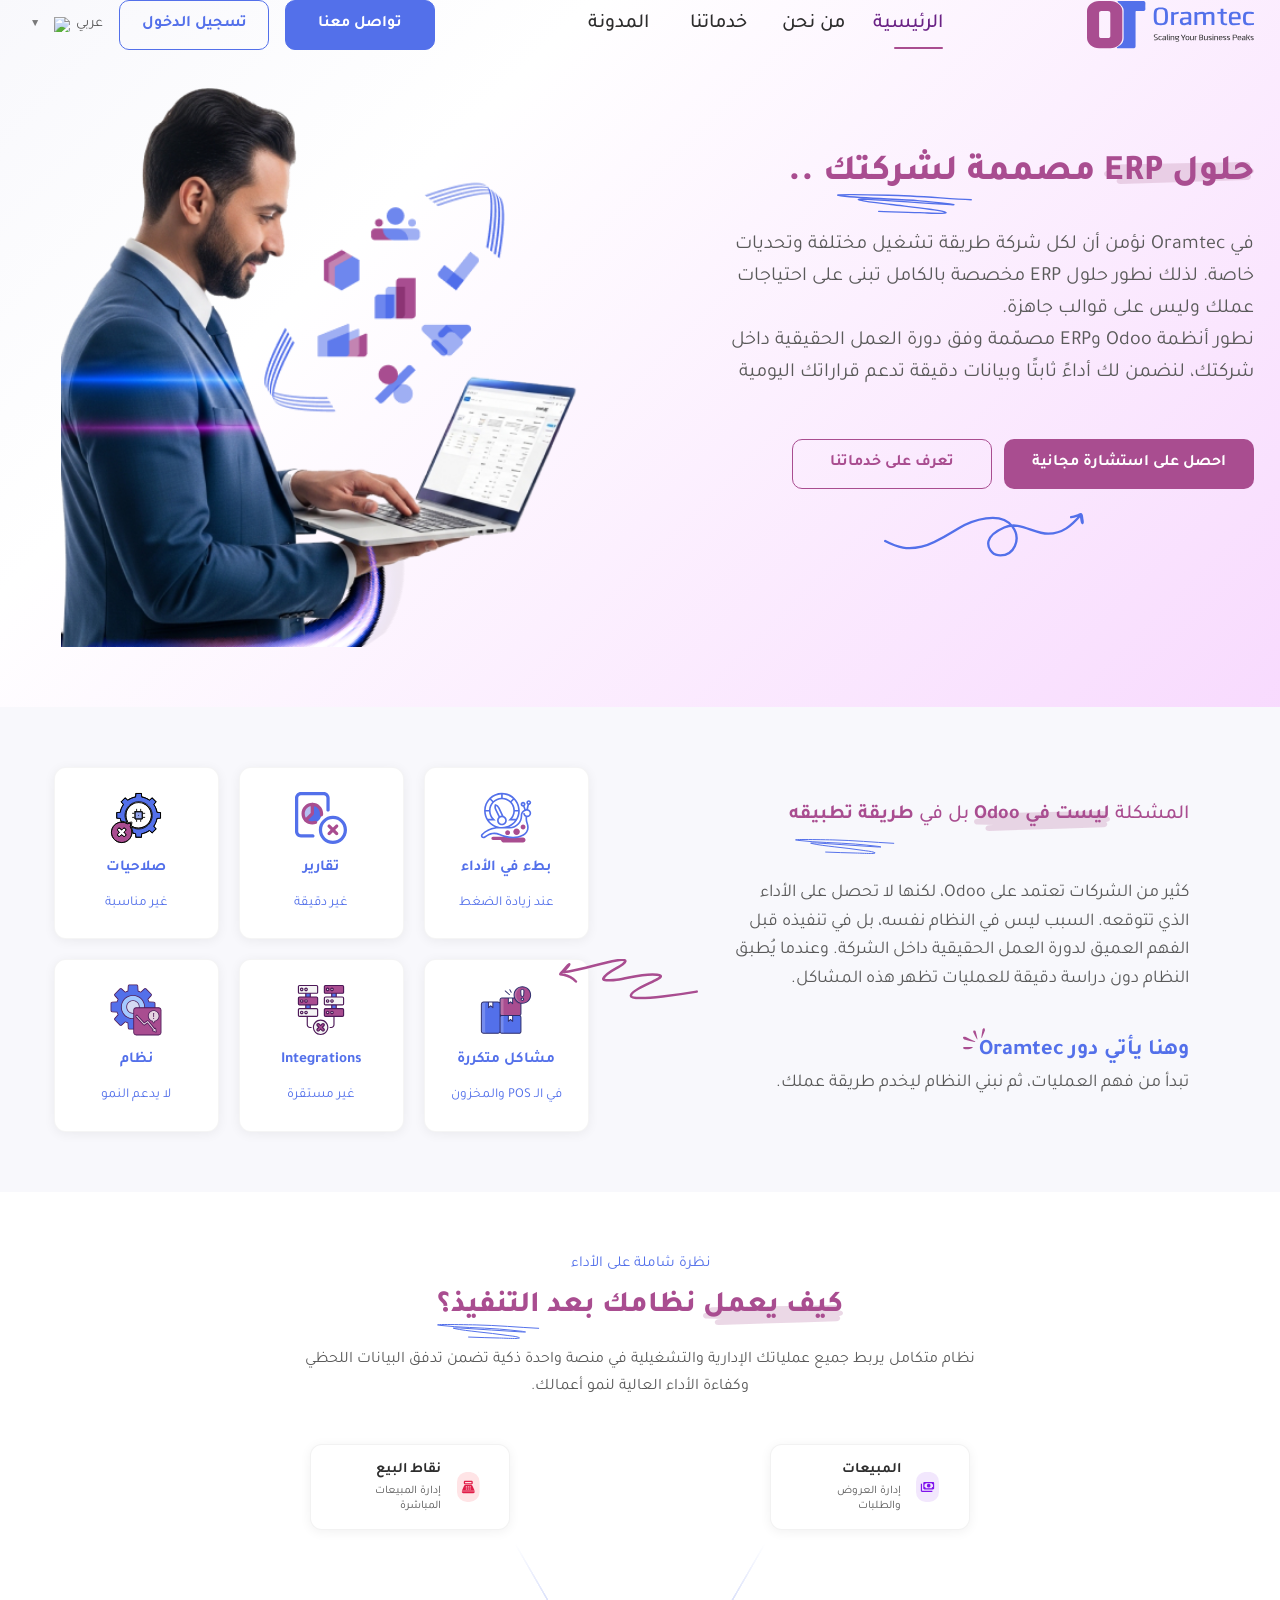
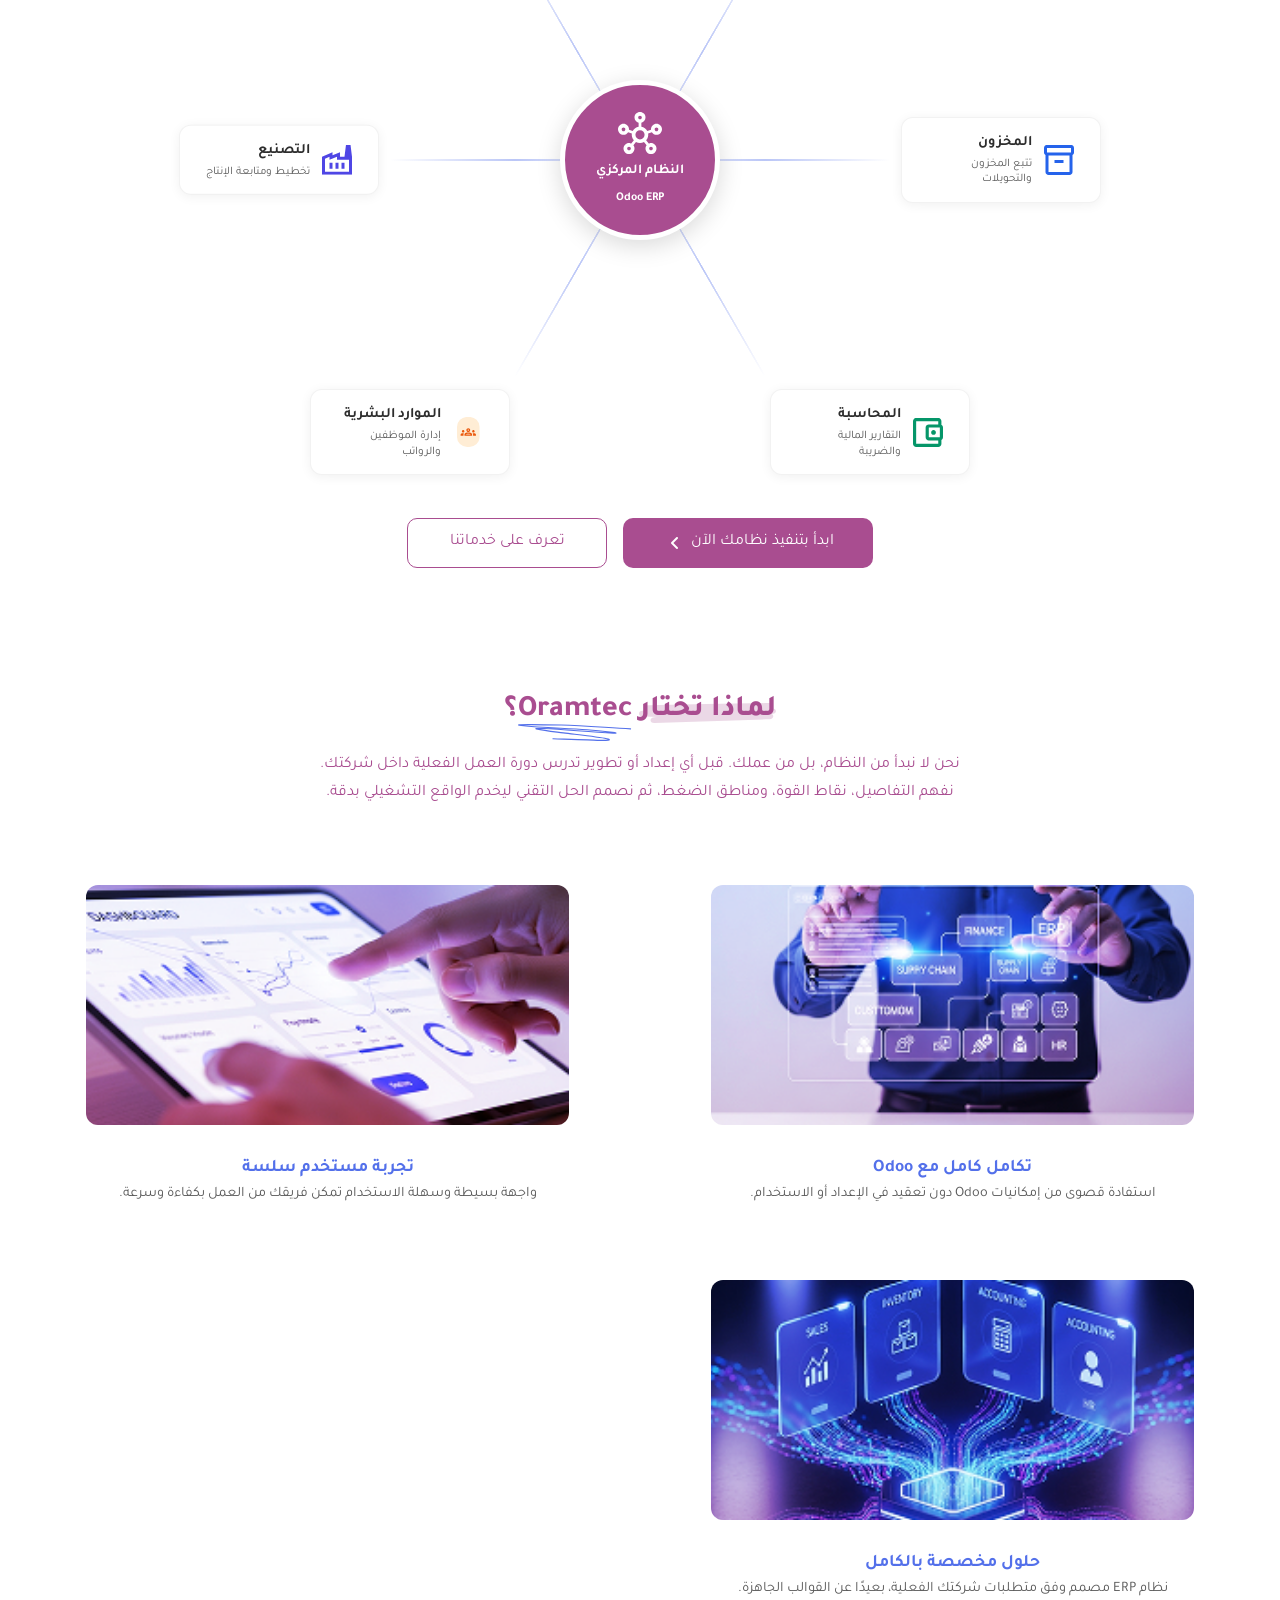
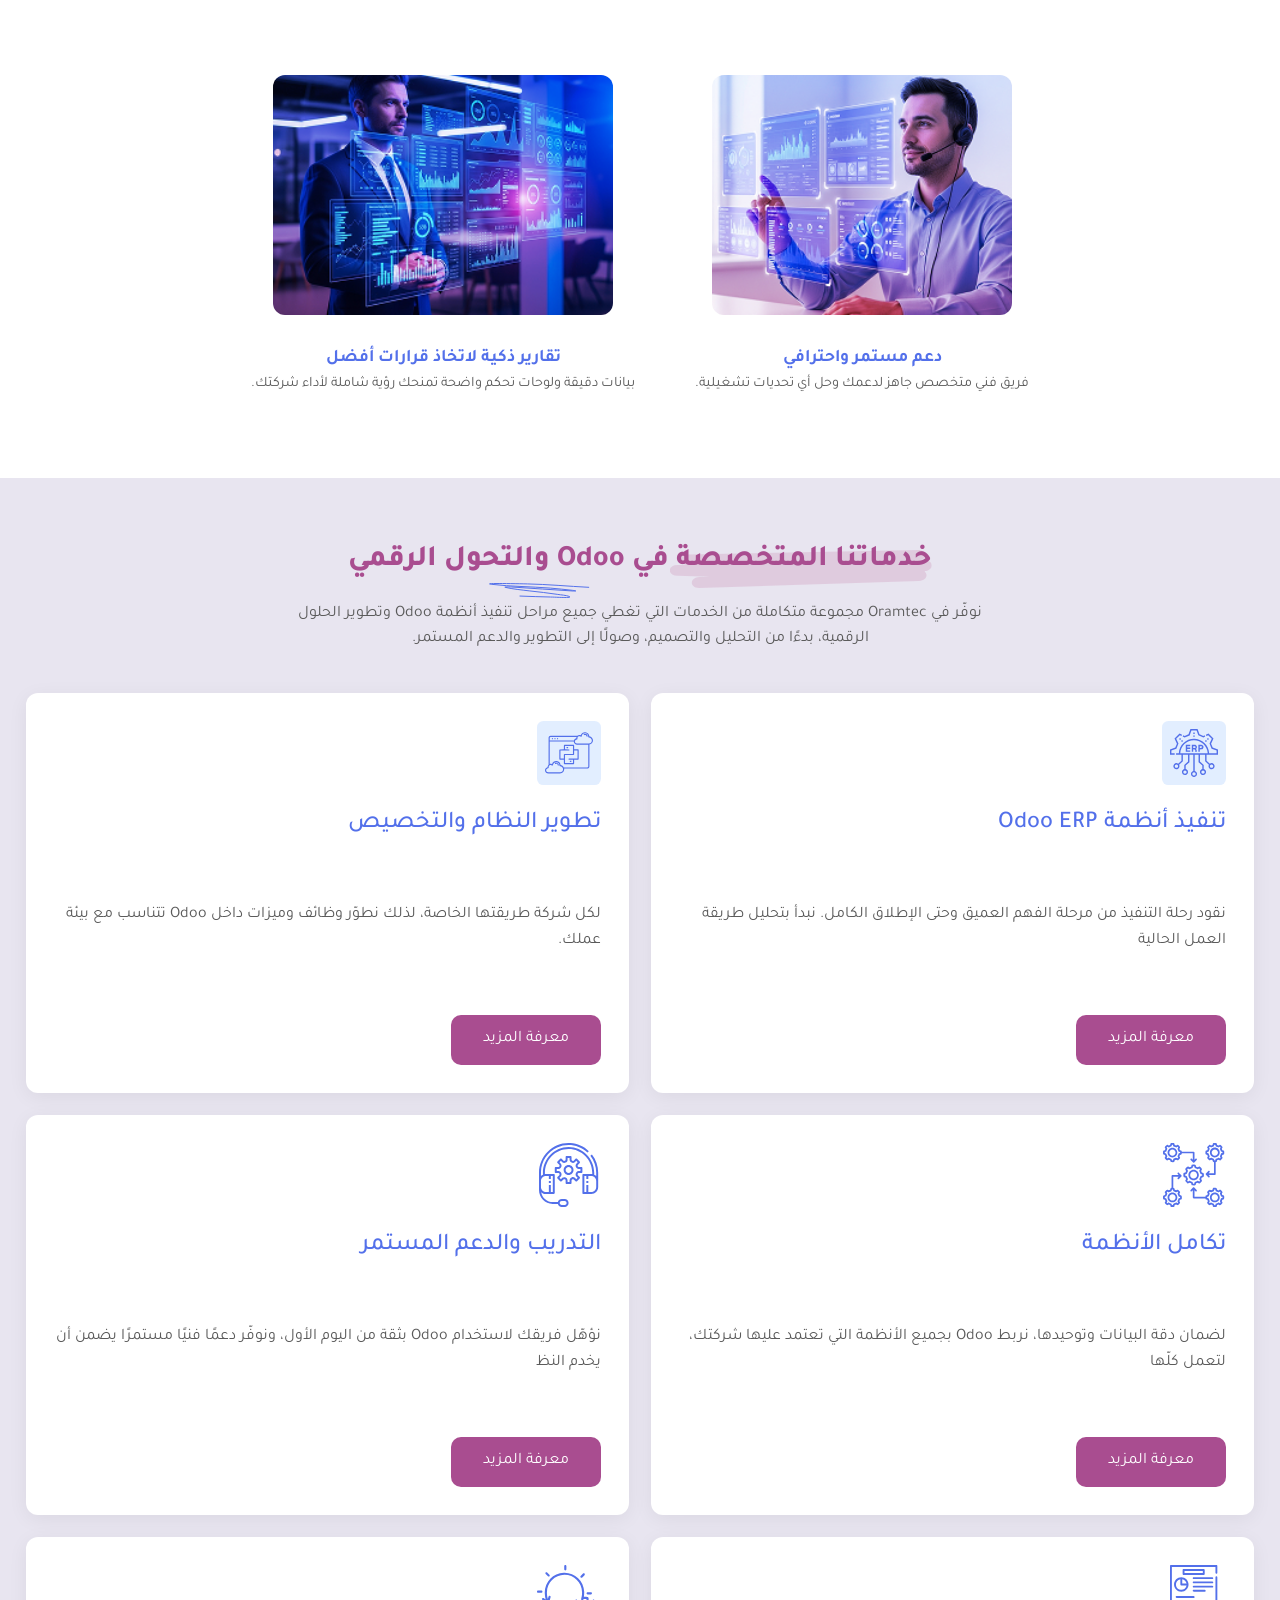
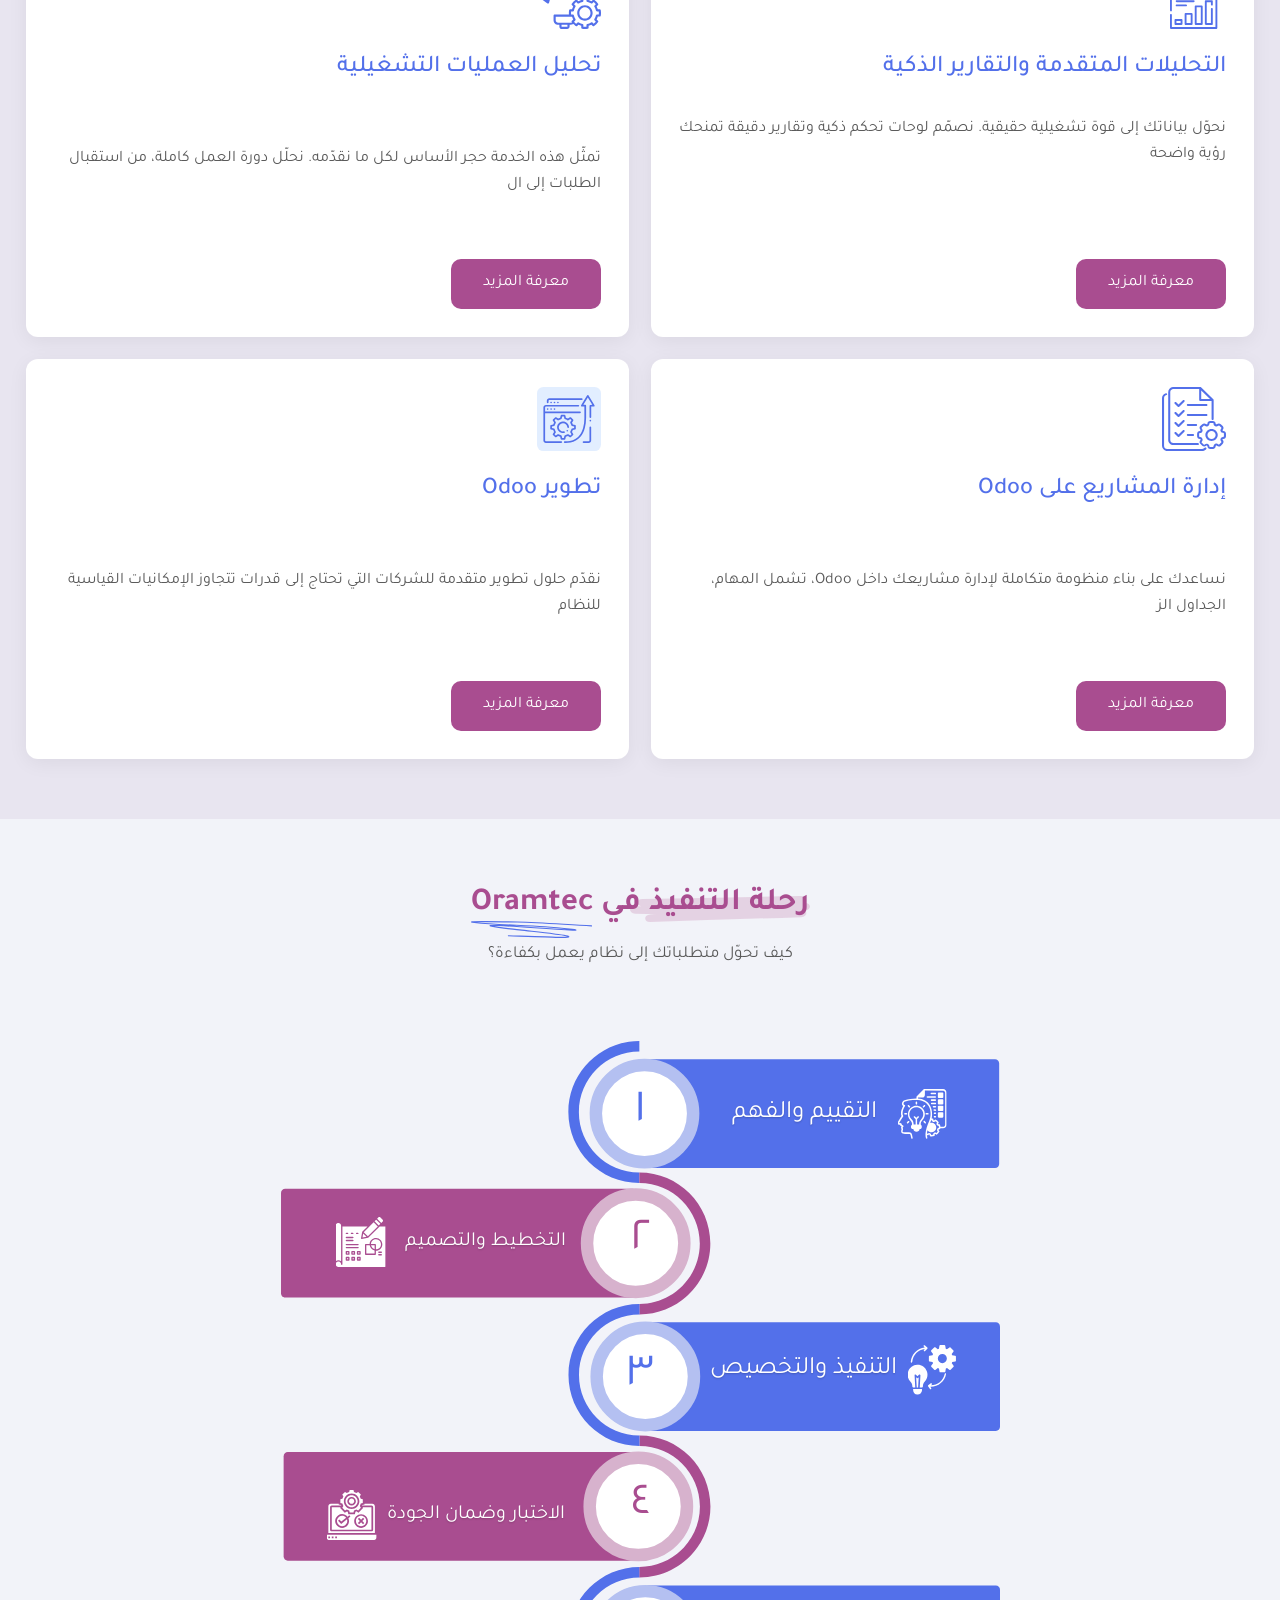
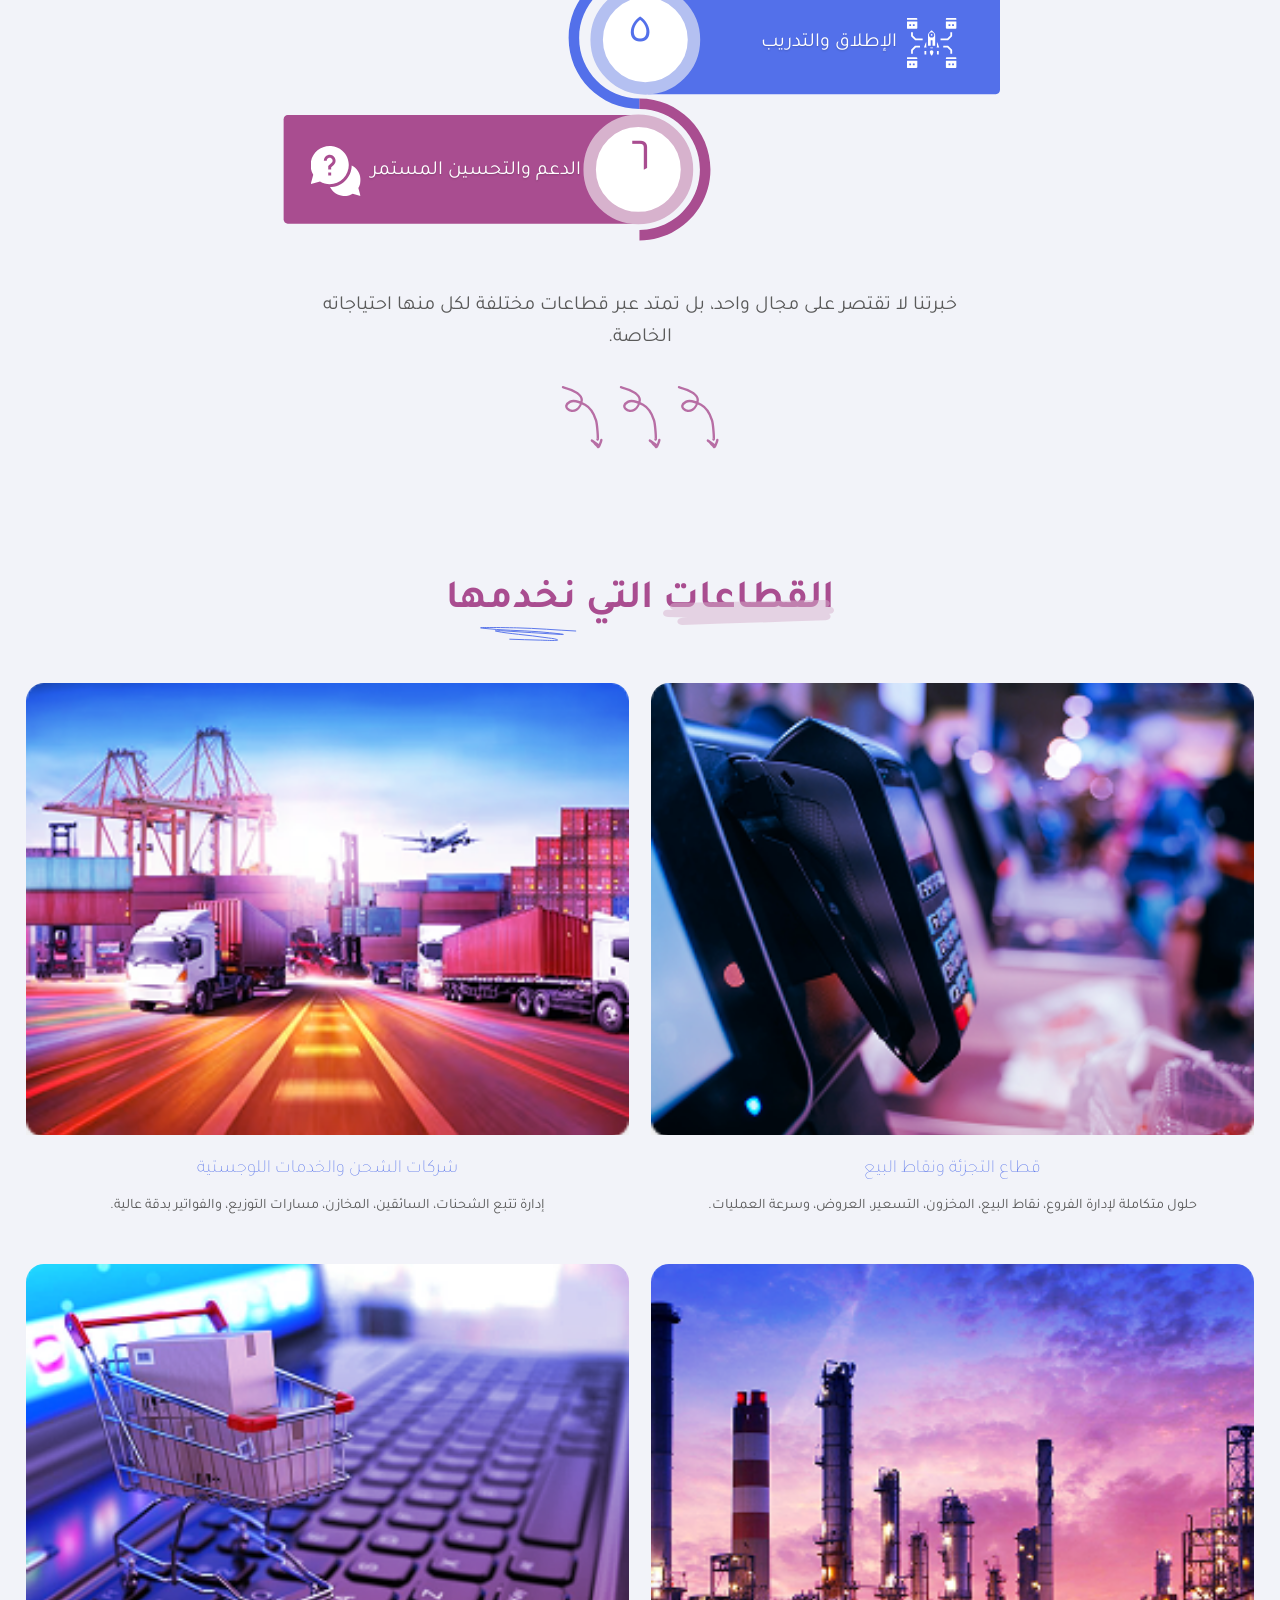
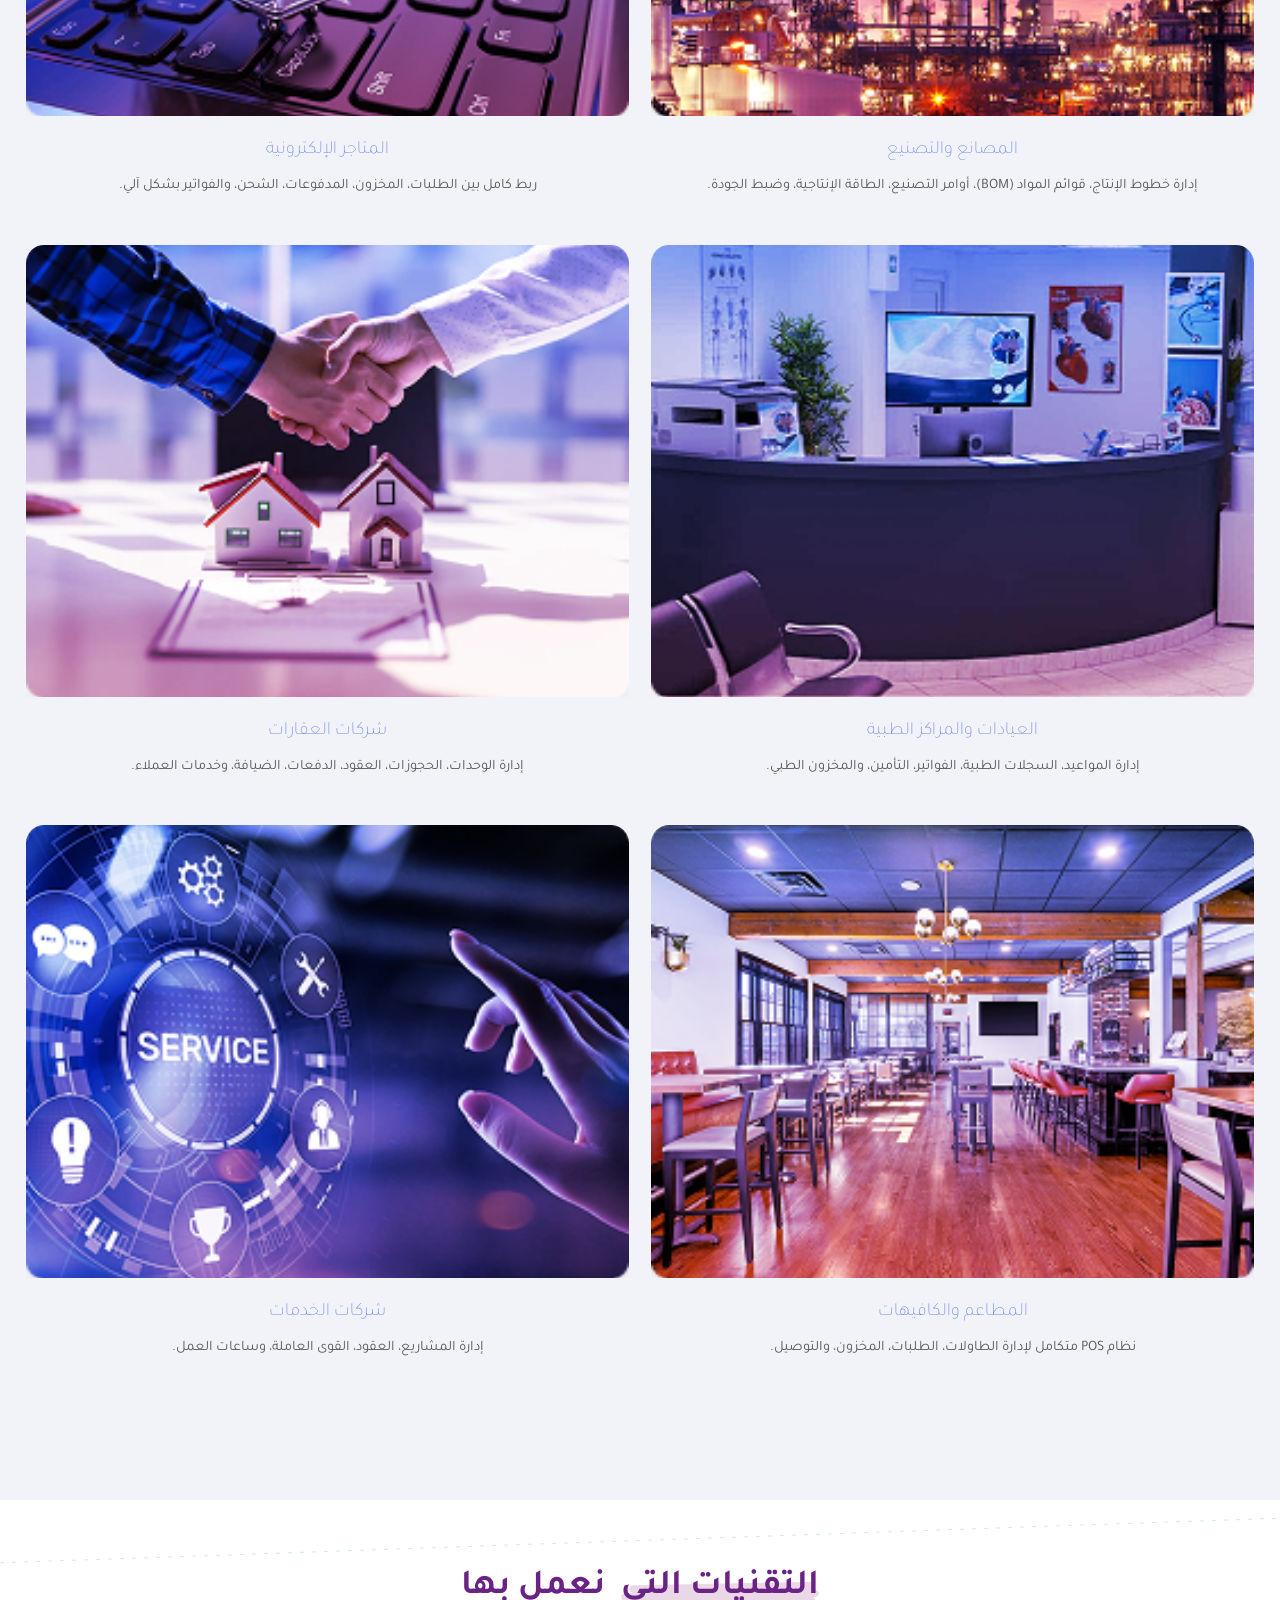
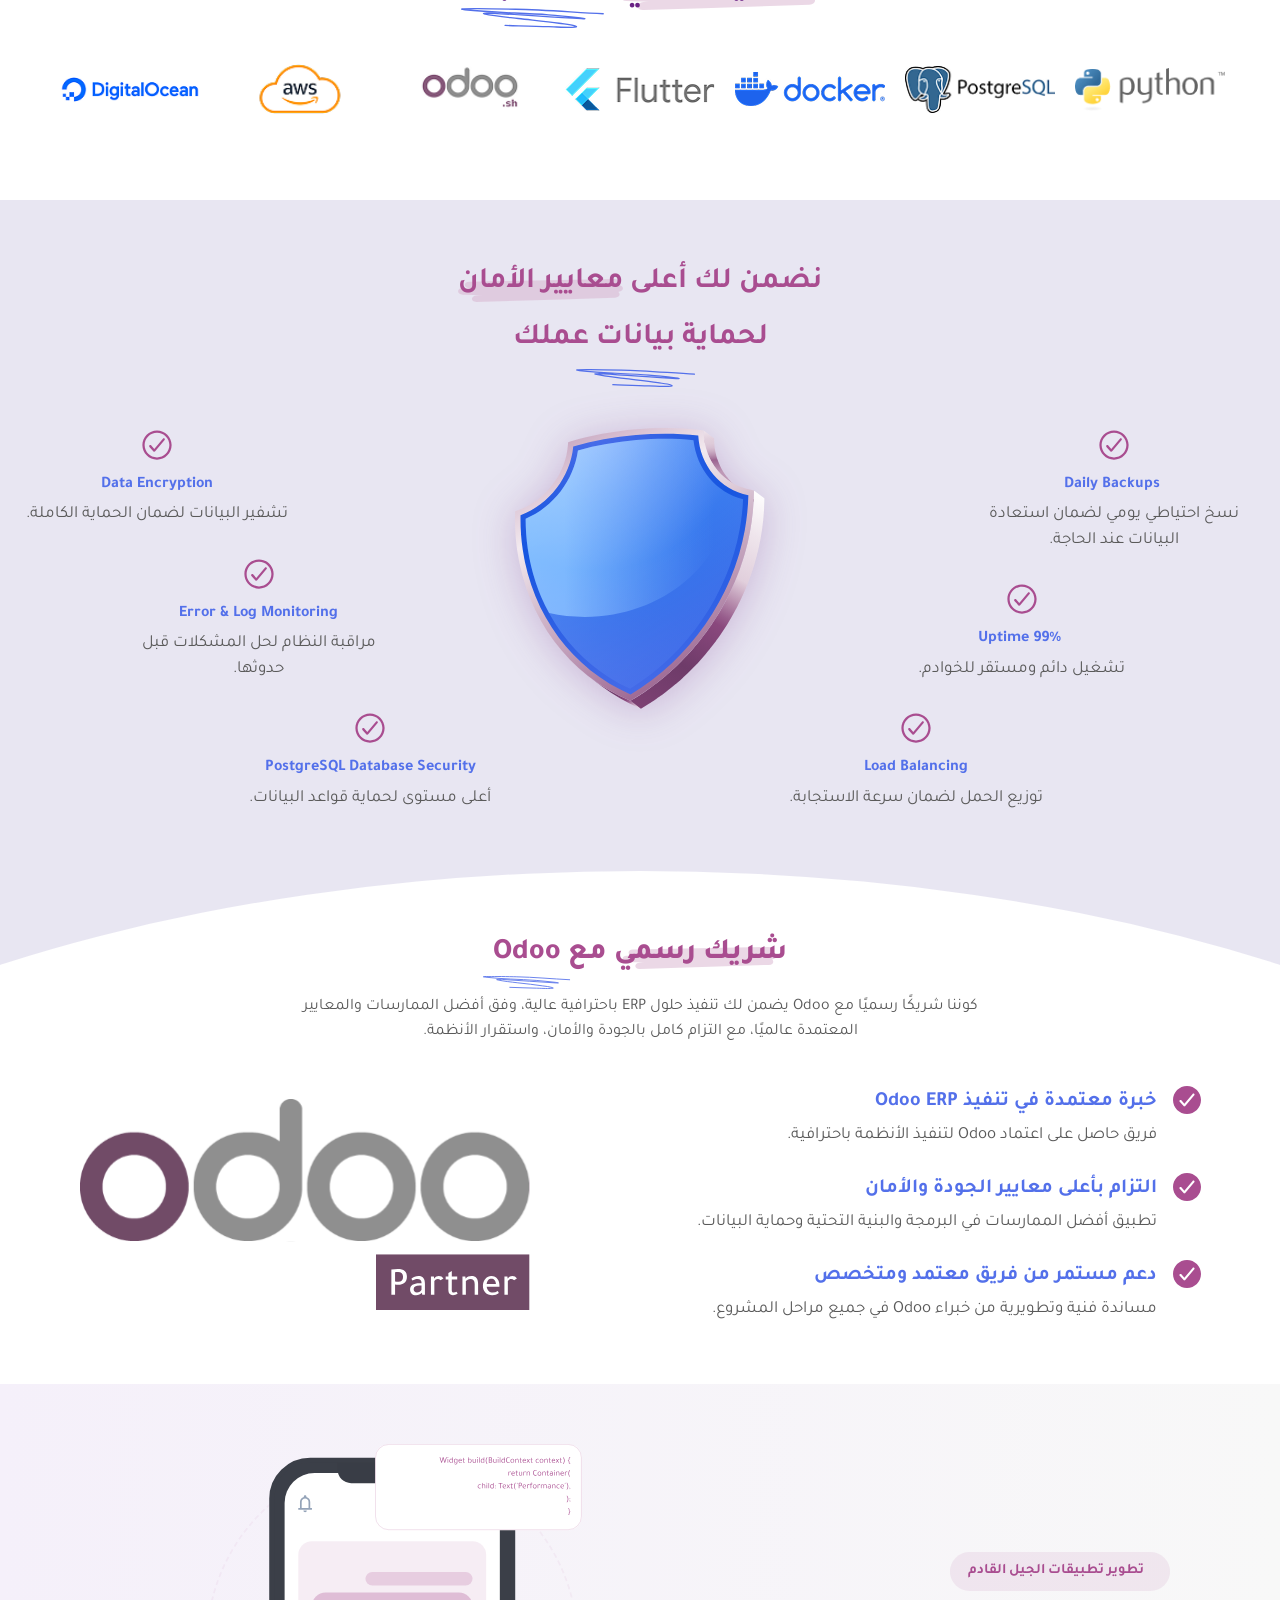
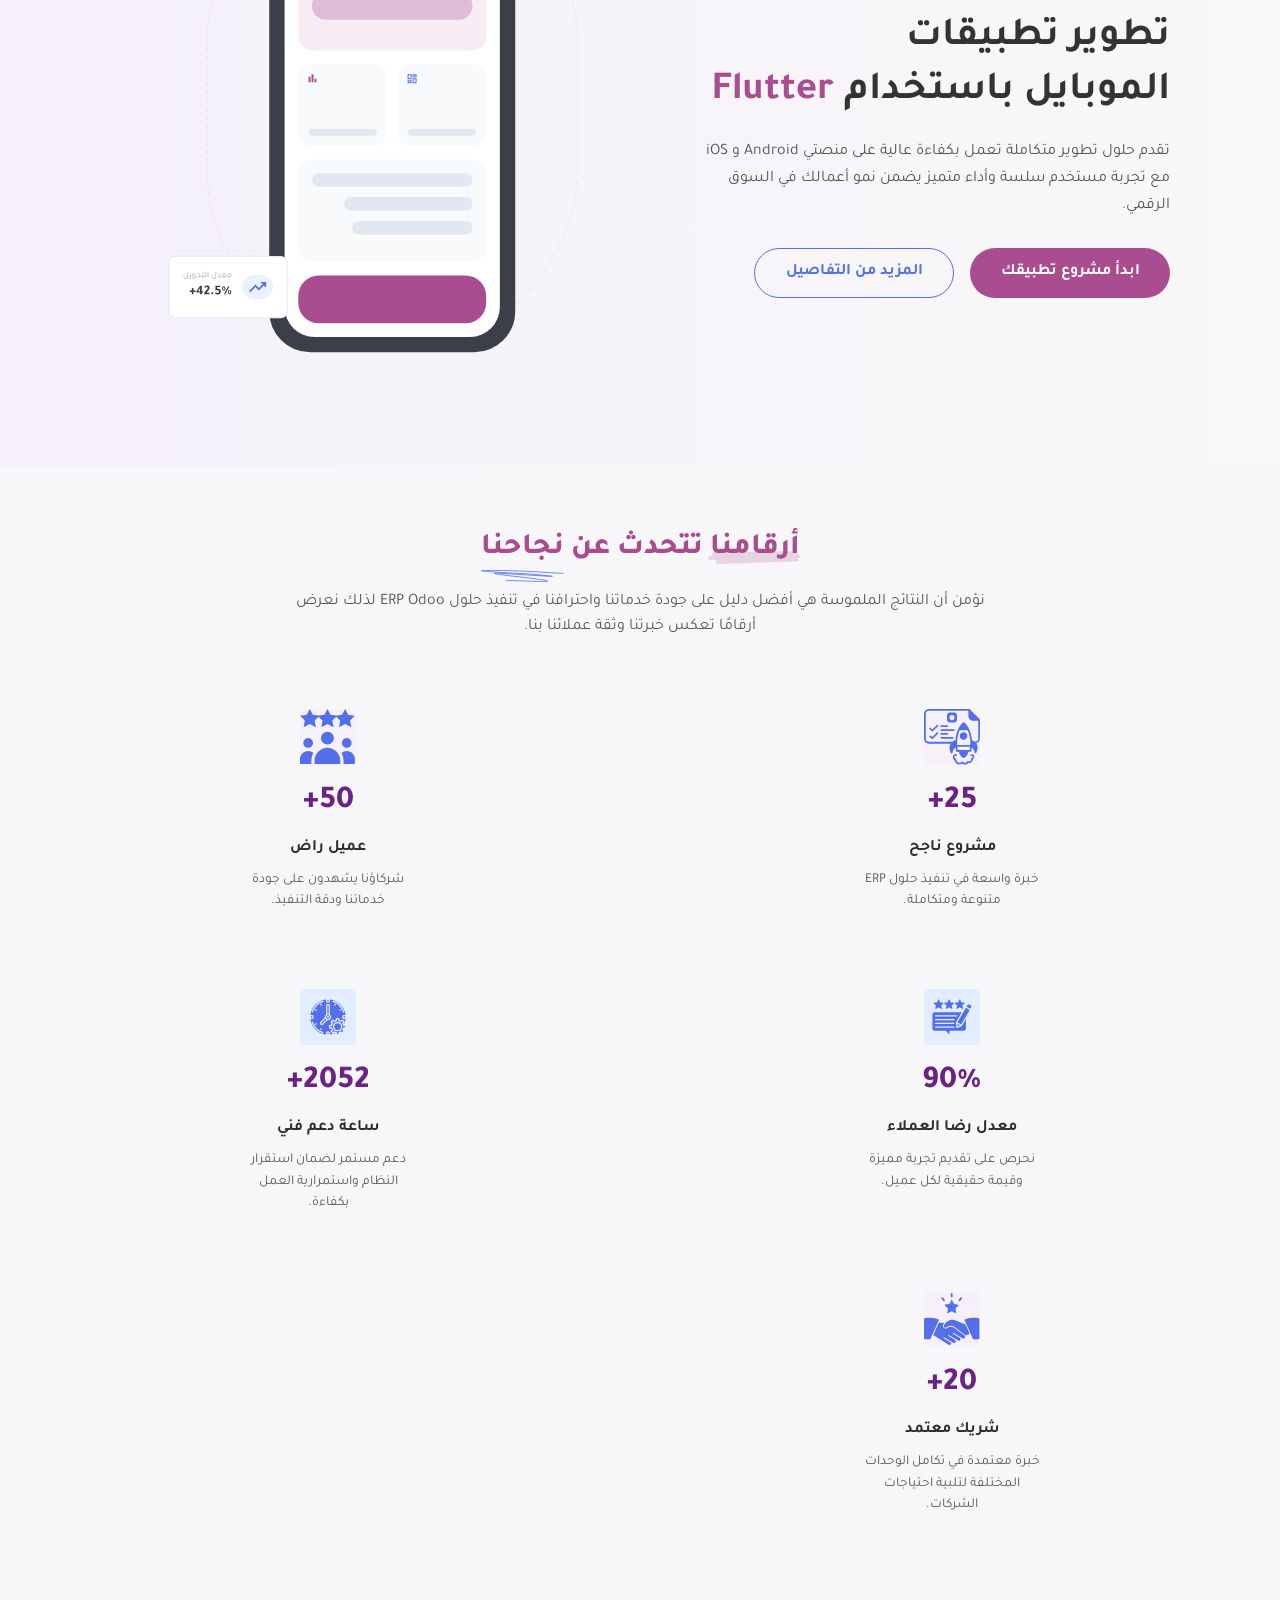
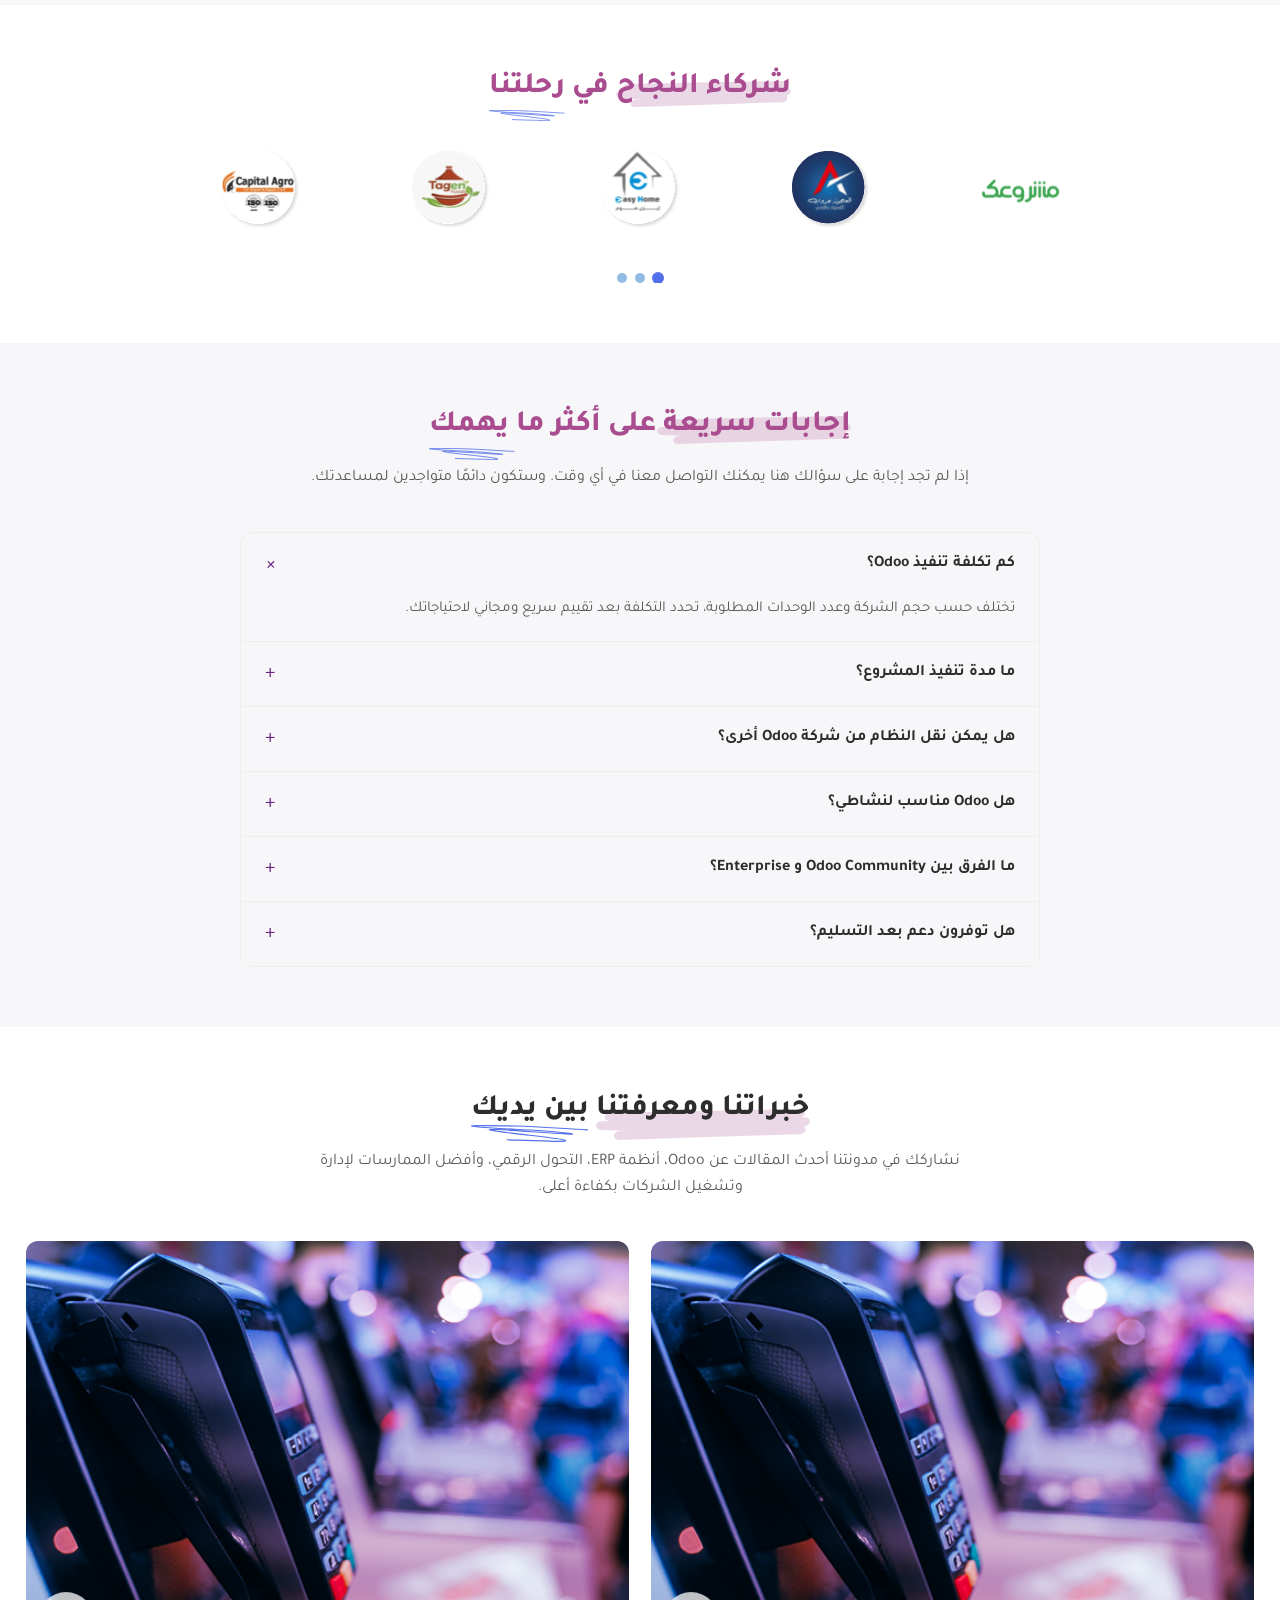
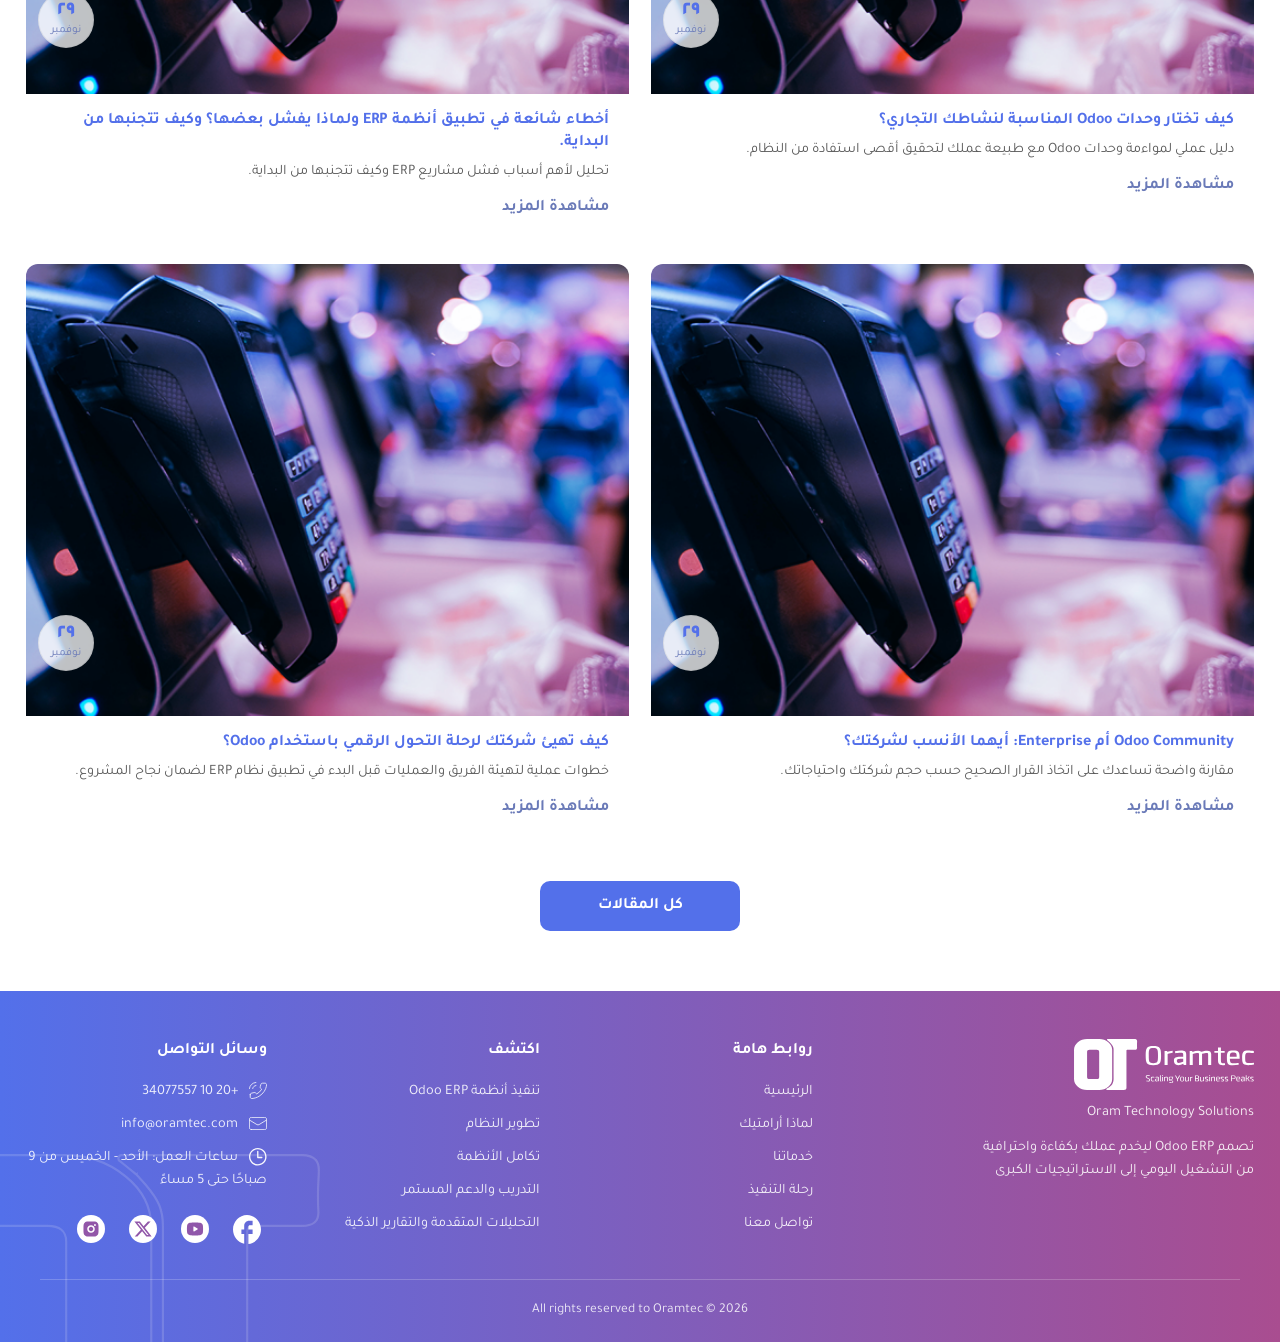
==== commit 918d3873: "تحسينات التجاوب: نافبار موديل، هيرو، أقسام الهاتف والتابلت، قسم المشكلة، بطاقات المدونة، لوجو SVG Ma" ====
--- a/index.html
+++ b/index.html
@@ -18,7 +18,7 @@
   <header class="header">
     <div class="container header-inner">
       <a href="#home" class="logo">
-        <img src="images/Logo.png" alt="Oramtec - Scaling Your Business Peaks" class="logo-img">
+        <img src="images/logo.svg" alt="Oramtec - Scaling Your Business Peaks" class="logo-img">
       </a>
       <nav class="nav">
         <a href="#home" class="active">الرئيسية</a>
@@ -60,10 +60,12 @@
               aria-hidden="true"></span> <span class="hero-title-underline-wrap">مصممة لشركتك<img
               src="images/Underlines below the text.svg" alt="" class="hero-underlines" aria-hidden="true"></span> ..
         </h1>
-        <p class="hero-desc">
-          في Oramtec نؤمن أن لكل شركة طريقة تشغيل مختلفة وتحديات خاصة. لذلك نطور حلول ERP مخصصة بالكامل تبنى على
-          احتياجات عملك وليس على قوالب جاهزة.نطور أنظمة Odoo وERP مصمّمة وفق دورة العمل الحقيقية داخل شركتك، لنضمن لك
-          أداءً ثابتًا وبيانات دقيقة تدعم قراراتك اليومية. </p>
+        <p class="hero-desc">في Oramtec نؤمن أن لكل شركة طريقة تشغيل مختلفة وتحديات خاصة. لذلك نطور حلول ERP مخصصة
+          بالكامل تبنى على احتياجات عملك وليس على قوالب جاهزة.
+          <br>
+          <span> نطور أنظمة Odoo وERP مصمّمة وفق دورة العمل الحقيقية داخل شركتك، لنضمن لك أداءً ثابتًا وبيانات دقيقة
+            تدعم قراراتك اليومية</span>
+        </p>
         <div class="hero-buttons">
           <a href="#contact" class="btn btn-primary btn-lg">احصل على استشارة مجانية</a>
           <a href="#services" class="btn btn-outline btn-lg">تعرف على خدماتنا</a>
@@ -76,21 +78,26 @@
     </div>
   </section>
 
-  <!-- Problem Section -->
+  <!-- ******************** Problem Section ******************** -->
+
   <section class="problem-section">
     <div class="container problem-inner">
       <div class="problem-text-col">
         <h2 class="problem-title">
           المشكلة <span class="problem-title-vector-wrap">ليست في Odoo<img src="images/Vector.svg" alt=""
-              class="problem-vector-on-text" aria-hidden="true"></span> <span class="problem-title-underline-wrap">بل في
-            طريقة تطبيقه<img src="images/Underlines below the text.svg" alt="" class="problem-underlines"
-              aria-hidden="true"></span>
+              class="problem-vector-on-text" aria-hidden="true"></span>
+          بل في
+          <span class="problem-title-underline-wrap"> طريقة تطبيقه<img src="images/Underlines below the text.svg" alt=""
+              class="problem-underlines" aria-hidden="true"></span>
         </h2>
         <p class="problem-desc">
           كثير من الشركات تعتمد على Odoo، لكنها لا تحصل على الأداء الذي تتوقعه. السبب ليس في النظام نفسه، بل في تنفيذه
           قبل الفهم العميق لدورة العمل الحقيقية داخل الشركة. وعندما يُطبق النظام دون دراسة دقيقة للعمليات تظهر هذه
           المشاكل.
         </p>
+
+        <!--  -->
+
         <div class="problem-solution">
           <p class="problem-solution-text">
             <strong class="problem-solution-bold">وهنا يأتي دور <span class="problem-oramtec-wrap"><img
@@ -146,7 +153,8 @@
     <div class="container">
       <p class="system-subtitle">نظرة شاملة على الأداء</p>
       <h2 class="system-title">
-        <span class="system-title-vector-wrap">كيف يعمل<img src="images/Vector.svg" alt="" class="system-title-vector" aria-hidden="true"></span> نظامك بعد <span class="system-title-underline-wrap">التنفيذ؟<img
+        <span class="system-title-vector-wrap">كيف يعمل<img src="images/Vector.svg" alt="" class="system-title-vector"
+            aria-hidden="true"></span> نظامك بعد <span class="system-title-underline-wrap">التنفيذ؟<img
             src="images/Underlines below the text.svg" alt="" class="system-underlines" aria-hidden="true"></span>
       </h2>
       <p class="system-desc">نظام متكامل يربط جميع عملياتك الإدارية والتشغيلية في منصة واحدة ذكية تضمن تدفق البيانات
@@ -229,7 +237,8 @@
         </div>
       </div>
       <div class="cta-buttons">
-        <a href="#contact" class="btn  btn-lg btn-with-arrow"> ابدأ بتنفيذ نظامك الآن <i class="fa-solid fa-angle-left"></i></a>
+        <a href="#contact" class="btn  btn-lg btn-with-arrow"> ابدأ بتنفيذ نظامك الآن <i
+            class="fa-solid fa-angle-left"></i></a>
         <a href="#services" class="btn btn-outline btn-lg">تعرف على خدماتنا</a>
       </div>
     </div>
@@ -291,52 +300,53 @@
           <h3>تنفيذ أنظمة Odoo ERP</h3>
           <p>نقود رحلة التنفيذ من مرحلة الفهم العميق وحتى الإطلاق الكامل. نبدأ بتحليل طريقة العمل الحالية
           </p>
-          <a href="#" class="btn  btn-sm">معرفة المزيد</a>
+          <a href="Our services.html" class="btn  btn-sm">معرفة المزيد</a>
         </div>
         <div class="service-card">
           <img src="images/Our services/development.svg" alt="">
           <h3>تطوير النظام والتخصيص</h3>
           <p>لكل شركة طريقتها الخاصة، لذلك نطوّر وظائف وميزات داخل Odoo تتناسب مع بيئة عملك.</p>
-          <a href="#" class="btn  btn-sm">معرفة المزيد</a>
+          <a href="Our services.html" class="btn  btn-sm">معرفة المزيد</a>
         </div>
         <div class="service-card">
           <img src="images/Our services/Systems integration.svg" alt="">
           <h3>تكامل الأنظمة</h3>
           <p>لضمان دقة البيانات وتوحيدها، نربط Odoo بجميع الأنظمة التي تعتمد عليها شركتك، لتعمل كلّها</p>
-          <a href="#" class="btn  btn-sm">معرفة المزيد</a>
+          <a href="Our services.html" class="btn  btn-sm">معرفة المزيد</a>
         </div>
         <div class="service-card">
           <img src="images/Our services/Training.svg" alt="">
           <h3>التدريب والدعم المستمر</h3>
           <p>نؤهّل فريقك لاستخدام Odoo بثقة من اليوم الأول، ونوفّر دعمًا فنيًا مستمرًا يضمن أن يخدم النظ</p>
-          <a href="#" class="btn  btn-sm">معرفة المزيد</a>
+          <a href="Our services.html" class="btn  btn-sm">معرفة المزيد</a>
         </div>
 
         <div class="service-card">
           <img src="images/Our services/Introduction Analysis.svg" alt="">
           <h3>التحليلات المتقدمة والتقارير الذكية</h3>
-          <p style="margin-top: 20px;">نحوّل بياناتك إلى قوة تشغيلية حقيقية. نصمّم لوحات تحكم ذكية وتقارير دقيقة تمنحك رؤية واضحة</p>
-          <a href="#" class="btn btn-primary btn-sm">معرفة المزيد</a>
+          <p style="margin-top: 20px;">نحوّل بياناتك إلى قوة تشغيلية حقيقية. نصمّم لوحات تحكم ذكية وتقارير دقيقة تمنحك
+            رؤية واضحة</p>
+          <a href="Our services.html" class="btn btn-primary btn-sm">معرفة المزيد</a>
         </div>
         <div class="service-card">
           <img src="images/Our services/Process analysis.svg" alt="">
           <h3>تحليل العمليات التشغيلية</h3>
-          <p >تمثّل هذه الخدمة حجر الأساس لكل ما نقدّمه. نحلّل دورة العمل كاملة، من استقبال الطلبات إلى ال</p>
+          <p>تمثّل هذه الخدمة حجر الأساس لكل ما نقدّمه. نحلّل دورة العمل كاملة، من استقبال الطلبات إلى ال</p>
           <a href="#" class="btn btn-primary btn-sm">معرفة المزيد</a>
         </div>
         <div class="service-card">
           <img src="images/Our services/Project management.svg" alt="">
           <h3>إدارة المشاريع على Odoo</h3>
-          <p >نساعدك على بناء منظومة متكاملة لإدارة مشاريعك داخل Odoo، تشمل المهام، الجداول الز
+          <p>نساعدك على بناء منظومة متكاملة لإدارة مشاريعك داخل Odoo، تشمل المهام، الجداول الز
           </p>
-          <a href="#" class="btn btn-primary btn-sm">معرفة المزيد</a>
+          <a href="Our services.html" class="btn btn-primary btn-sm">معرفة المزيد</a>
         </div>
         <div class="service-card">
           <img src="images/Our services/Odoo development.svg" alt="">
           <h3>تطوير Odoo</h3>
           <p>نقدّم حلول تطوير متقدمة للشركات التي تحتاج إلى قدرات تتجاوز الإمكانيات القياسية
             للنظام</p>
-          <a href="#" class="btn btn-primary btn-sm">معرفة المزيد</a>
+          <a href="Our services.html" class="btn btn-primary btn-sm">معرفة المزيد</a>
         </div>
 
 
@@ -408,7 +418,8 @@
   <section class="sectors-section">
     <div class="container">
       <h2 class="sectors-title"><span class="sectors-title-vector-wrap">القطاعات<img src="images/Vector.svg" alt=""
-            class="sectors-title-vector" aria-hidden="true"></span> التي نخدمها<img src="images/Underlines below the text.svg" alt="" class="sectors-title-underline" aria-hidden="true"></h2>
+            class="sectors-title-vector" aria-hidden="true"></span> التي نخدمها<img
+          src="images/Underlines below the text.svg" alt="" class="sectors-title-underline" aria-hidden="true"></h2>
       <div class="sectors-grid">
         <div class="sector-card">
           <div class="sector-img-wrap">
@@ -593,7 +604,7 @@
   <!-- Odoo Partner -->
   <section class="odoo-partner-section">
     <div class="container">
-      <h2 class="section-title purple odoo-title">
+      <h2 class="section-title  odoo-title">
         <span class="odoo-title-vector-wrap">شريك رسمي مع
           <img src="images/Vector.svg" alt="" class="odoo-title-vector" aria-hidden="true">
         </span>
@@ -644,8 +655,9 @@
             <span>تطوير تطبيقات الجيل القادم</span>
           </div>
           <h2 class="flutter-title">
-            <span class="flutter-title-vector-wrap">تطوير تطبيقات  
-              <span class="flutter-title-underline-wrap"> الموبايل باستخدام </span> <span class="flutter-title-accent"> Flutter </span>
+            <span class="flutter-title-vector-wrap">تطوير تطبيقات
+              <span class="flutter-title-underline-wrap"> الموبايل باستخدام </span> <span class="flutter-title-accent">
+                Flutter </span>
           </h2>
           <p class="flutter-desc">تقدم حلول تطوير متكاملة تعمل بكفاءة عالية على منصتي Android و iOS مع تجربة مستخدم سلسة
             وأداء متميز يضمن نمو أعمالك في السوق الرقمي.</p>
@@ -664,8 +676,8 @@
   <!-- Our Numbers -->
   <section class="numbers-section">
     <div class="container">
-      <h2 class="section-title "><span class="numbers-title-vector-wrap">أرقامنا تتحدث عن<img
-            src="images/Vector.svg" alt="" class="numbers-title-vector" aria-hidden="true"></span> <span
+      <h2 class="section-title "><span class="numbers-title-vector-wrap">أرقامنا تتحدث عن<img src="images/Vector.svg"
+            alt="" class="numbers-title-vector" aria-hidden="true"></span> <span
           class="numbers-title-underline-wrap">نجاحنا<img src="images/Underlines below the text.svg" alt=""
             class="numbers-title-underline" aria-hidden="true"></span></h2>
       <p class="section-desc">نؤمن أن النتائج الملموسة هي أفضل دليل على جودة خدماتنا واحترافنا في تنفيذ حلول ERP Odoo
@@ -708,8 +720,8 @@
   <!-- Partners Carousel -->
   <section class="partners-section">
     <div class="container">
-      <h2 class="section-title "><span class="partners-title-vector-wrap">شركاء النجاح في<img
-            src="images/Vector.svg" alt="" class="partners-title-vector" aria-hidden="true"></span> <span
+      <h2 class="section-title "><span class="partners-title-vector-wrap">شركاء النجاح في<img src="images/Vector.svg"
+            alt="" class="partners-title-vector" aria-hidden="true"></span> <span
           class="partners-title-underline-wrap">رحلتنا<img src="images/Underlines below the text.svg" alt=""
             class="partners-title-underline" aria-hidden="true"></span></h2>
       <div class="partners-carousel">
@@ -733,8 +745,8 @@
   <!-- FAQ -->
   <section class="faq-section">
     <div class="container">
-      <h2 class="section-title "><span class="faq-title-vector-wrap">إجابات سريعة على<img src="images/Vector.svg"
-            alt="" class="faq-title-vector" aria-hidden="true"></span> <span class="faq-title-underline-wrap">أكثر ما
+      <h2 class="section-title "><span class="faq-title-vector-wrap">إجابات سريعة على<img src="images/Vector.svg" alt=""
+            class="faq-title-vector" aria-hidden="true"></span> <span class="faq-title-underline-wrap">أكثر ما
           يهمك<img src="images/Underlines below the text.svg" alt="" class="faq-title-underline"
             aria-hidden="true"></span></h2>
       <p class="section-desc">إذا لم تجد إجابة على سؤالك هنا يمكنك التواصل معنا في أي وقت. وستكون دائمًا متواجدين
@@ -820,7 +832,7 @@
           </div>
           <h3>كيف تختار وحدات Odoo المناسبة لنشاطك التجاري؟</h3>
           <p>دليل عملي لمواءمة وحدات Odoo مع طبيعة عملك لتحقيق أقصى استفادة من النظام.</p>
-          <a href="#" class="blog-link">مشاهدة المزيد</a>
+          <a href="blog.html" class="blog-link">مشاهدة المزيد</a>
         </article>
         <article class="blog-card">
           <div class="blog-img-wrap">
@@ -832,7 +844,7 @@
           </div>
           <h3>أخطاء شائعة في تطبيق أنظمة ERP ولماذا يفشل بعضها؟ وكيف تتجنبها من البداية.</h3>
           <p>تحليل لأهم أسباب فشل مشاريع ERP وكيف تتجنبها من البداية.</p>
-          <a href="#" class="blog-link">مشاهدة المزيد</a>
+            <a href="blog.html" class="blog-link">مشاهدة المزيد</a>
         </article>
         <article class="blog-card">
           <div class="blog-img-wrap">
@@ -844,7 +856,7 @@
           </div>
           <h3>Odoo Community أم Enterprise: أيهما الأنسب لشركتك؟</h3>
           <p>مقارنة واضحة تساعدك على اتخاذ القرار الصحيح حسب حجم شركتك واحتياجاتك.</p>
-          <a href="#" class="blog-link">مشاهدة المزيد</a>
+          <a href="blog.html" class="blog-link">مشاهدة المزيد</a>
         </article>
         <article class="blog-card">
           <div class="blog-img-wrap">
@@ -856,7 +868,7 @@
           </div>
           <h3>كيف تهيئ شركتك لرحلة التحول الرقمي باستخدام Odoo؟</h3>
           <p>خطوات عملية لتهيئة الفريق والعمليات قبل البدء في تطبيق نظام ERP لضمان نجاح المشروع.</p>
-          <a href="#" class="blog-link">مشاهدة المزيد</a>
+          <a href="blog.html" class="blog-link">مشاهدة المزيد</a>
         </article>
       </div>
       <div class="blog-cta">
--- a/css/styles.css
+++ b/css/styles.css
@@ -66,6 +66,7 @@
 .system-title-underline-wrap {
   z-index: 0;
 }
+
 .hero-vector-on-text,
 .hero-underlines,
 .problem-vector-on-text,
@@ -172,6 +173,9 @@
   color: var(--text-dark);
   font-weight: 500;
   transition: color 0.2s;
+  font-size: 20px;
+  width: 70px;
+  height: 35px;
 }
 
 .header:not(.scrolled) .nav a {
@@ -231,8 +235,8 @@
 }
 
 
-  .header-actions .btn-login {
-  background:none;
+.header-actions .btn-login {
+  background: none;
   color: #5370EA;
   border: 1px solid #5370EA;
   border-radius: 10px;
@@ -298,7 +302,7 @@
 /* ===== Hero ===== */
 .hero {
   background: linear-gradient(135deg, rgba(248, 248, 252, 0.98) 0%,
-   var(--white) 30%, rgba(231, 133, 251, 0.3) 100%);
+      var(--white) 30%, rgba(231, 133, 251, 0.3) 100%);
   padding: 120px 0 80px;
 }
 
@@ -328,16 +332,16 @@
   position: relative;
   display: inline-block;
   z-index: 0;
-  
+
 }
 
 .hero-vector-on-text {
   position: absolute;
-  bottom: -35px;
+  bottom: 15px;
   right: 0;
   left: 0;
   width: 155px;
-  height: 120px;
+  /* height: 150px; */
   display: block;
   pointer-events: none;
   z-index: -1;
@@ -348,11 +352,11 @@
 }
 
 .hero-title {
-  font-size: 2.25rem;
+  font-size: 36px;
   font-weight: 800;
   color: #A94D90;
   line-height: 1.35;
-  margin-bottom: 12px;
+  margin-bottom: 30px;
 }
 
 .hero-title-underline-wrap {
@@ -372,9 +376,12 @@
 
 .hero-desc {
   color: var(--text-muted);
-  font-size: 17px;
-  line-height: 1.75;
+  font-size: 20px;
+  line-height: 160%;
   margin-bottom: 50px;
+  letter-spacing: 0%;
+  font-weight: 400;
+  max-width: 552px;
 }
 
 .hero-buttons {
@@ -382,6 +389,7 @@
   gap: 12px;
   align-items: flex-start;
 }
+
 .hero-buttons .btn-outline {
   background: none;
   color: #A94D90;
@@ -392,10 +400,12 @@
   font-weight: 600;
   width: 200px;
 }
+
 .hero-buttons .btn-outline:hover {
   background: #A94D90;
   color: var(--white);
 }
+
 .hero-buttons .btn-primary {
   background: #A94D90;
   color: var(--white);
@@ -406,6 +416,7 @@
   font-weight: 600;
   width: 250px;
 }
+
 .hero-buttons .btn-primary:hover {
   background: none;
   color: #A94D90;
@@ -466,17 +477,22 @@
   grid-template-columns: 1fr 1fr;
   gap: 48px;
   align-items: center;
+  padding: 0 auto;
+  
 }
 
 .problem-text-col {
   position: relative;
+  max-width: 460px;
+  margin-left: auto;
+  margin-right: auto;
 }
 
 .problem-title {
-  font-size: 1.75rem;
-  font-weight: 800;
-  color: var(--purple);
-  margin-bottom: 20px;
+  font-size: 20px;
+  font-weight: 500;
+  color: #A94D90;
+  margin-bottom: 50px;
   line-height: 1.4;
 }
 
@@ -489,6 +505,7 @@
   position: relative;
   display: inline-block;
   z-index: 0;
+  font-weight: bold;
 }
 
 .problem-vector-on-text {
@@ -507,14 +524,15 @@
 .problem-title-underline-wrap {
   position: relative;
   display: inline-block;
+  font-weight: bold;
 }
 
 .problem-underlines {
   position: absolute;
   bottom: -25px;
-  right: 45%;
+  right: 15%;
   left: 0;
-  width: 50%;
+  width: 80%;
   height: auto;
   display: block;
 }
@@ -522,14 +540,16 @@
 .problem-desc {
   color: var(--text-muted);
   font-size: 18px;
-  line-height: 1.75;
   margin-bottom: 40px;
+  line-height: 160%;
+  font-weight: 400;
+
 }
 
 .problem-solution-text {
   color: var(--text-muted);
   font-size: 18px;
-  line-height: 1.8;
+
 }
 
 .problem-solution-bold {
@@ -557,9 +577,9 @@
 
 .problem-arrow {
   position: absolute;
-  bottom: 50%;
-  left: -100px;
-  max-width: 140px;
+  bottom: 40%;
+  left: -170px;
+  width: 140px;
   height: auto;
   transform: translateY(50%);
   pointer-events: none;
@@ -693,7 +713,7 @@
   pointer-events: none;
   z-index: 0;
   transform-origin: 0% 50%;
-  
+
 }
 
 .system-connector--tr {
@@ -854,7 +874,7 @@
   flex-wrap: wrap;
 }
 
-  .cta-buttons .btn-with-arrow {
+.cta-buttons .btn-with-arrow {
   background-color: #A94D90;
   width: 250px;
   border-radius: 10px;
@@ -870,7 +890,7 @@
   margin-inline-start: 12px;
 }
 
- .cta-buttons .btn-with-arrow::after {
+.cta-buttons .btn-with-arrow::after {
   content: '';
   margin-right: 8px;
   font-size: 1rem;
@@ -882,7 +902,7 @@
   border: 1px solid #A94D90;
   border-radius: 10px;
   width: 200px;
-  padding: 10px ;
+  padding: 10px;
   font-size: 1rem;
   font-weight: 400;
 }
@@ -990,7 +1010,7 @@
   display: flex;
   flex-direction: column;
   color: #A94D90;
-  
+
 
 }
 
@@ -1092,7 +1112,7 @@
   text-align: center; */
   transition: transform 0.2s;
   height: 400px;
- 
+
 }
 
 .service-card:hover {
@@ -1122,7 +1142,7 @@
   margin-top: 50px;
   /* width: 216px;
   height: 78px; */
-  
+
 }
 
 .service-card .btn {
@@ -1314,14 +1334,16 @@
   top: 6%;
   right: 52%;
   left: 2%;
-  justify-content:start ;
+  justify-content: start;
   font-size: 20px;
 }
+
 .journey-bar-1 span {
   font-size: 25px;
   font-weight: 400;
   text-align: center;
 }
+
 .journey-bar-1 img {
   width: 70px;
   height: 50px;
@@ -1332,7 +1354,7 @@
   top: 38%;
   right: 52%;
   left: 2%;
-  justify-content:start ;
+  justify-content: start;
 }
 
 .journey-bar-3 span {
@@ -1341,6 +1363,7 @@
   text-align: center;
   align-items: center;
 }
+
 .journey-bar-3 img {
   width: 50px;
   height: 50px;
@@ -1359,11 +1382,13 @@
   font-weight: 400;
   text-align: center;
 }
+
 .journey-bar-5 img {
   width: 50px;
   height: 50px;
   object-fit: contain;
 }
+
 /* الخطوات الزوجية: النص على يمين المسار */
 .journey-bar-2 {
   top: 22%;
@@ -1372,11 +1397,13 @@
   justify-content: center;
   font-size: 20px;
 }
+
 .journey-bar-2 span {
   font-size: 20px;
   font-weight: 400;
   text-align: center;
 }
+
 .journey-bar-2 img {
   width: 70px;
   height: 50px;
@@ -1395,22 +1422,26 @@
   font-weight: 400;
   text-align: center;
 }
+
 .journey-bar-4 img {
   width: 50px;
   height: 50px;
   object-fit: contain;
 }
+
 .journey-bar-6 {
   top: 88%;
   left: 52%;
   right: 2%;
   justify-content: center;
 }
+
 .journey-bar-6 span {
   font-size: 20px;
   font-weight: 400;
   text-align: center;
 }
+
 .journey-bar-6 img {
   width: 50px;
   height: 50px;
@@ -1511,6 +1542,7 @@
   position: relative;
   display: inline-block;
   width: 100%;
+  margin-bottom: 50px;
 }
 
 .sectors-title-vector-wrap {
@@ -1599,6 +1631,7 @@
   padding: 70px 0;
   background: var(--white);
   position: relative;
+  height: 300px;
 }
 
 .technologies-section::before {
@@ -1870,13 +1903,14 @@
 .security-col-left .security-item:nth-child(1) {
   align-self: flex-end;
 }
+
 .security-col-left .security-item:nth-child(2) {
   align-self: center;
 }
 
 .security-col-left .security-item:nth-child(3) {
   align-self: flex-start;
-  
+
 }
 
 .security-col-right .security-item:nth-child(1) {
@@ -1890,6 +1924,7 @@
 [dir="rtl"] .security-col-left .security-item:nth-child(1) {
   align-self: flex-start;
 }
+
 [dir="rtl"] .security-col-left .security-item:nth-child(2) {
   align-self: center;
 }
@@ -1901,6 +1936,7 @@
 [dir="rtl"] .security-col-right .security-item:nth-child(1) {
   align-self: flex-end;
 }
+
 [dir="rtl"] .security-col-right .security-item:nth-child(2) {
   align-self: center;
 }
@@ -1923,6 +1959,7 @@
 .odoo-title {
   position: relative;
   text-align: center;
+  color: #A94D90;
 }
 
 .odoo-title-vector-wrap,
@@ -1967,14 +2004,14 @@
   display: flex;
   flex-direction: column;
   gap: 24px;
-  max-width: 420px;
+  max-width: 520px;
 }
 
 .odoo-benefit {
   display: flex;
   gap: 16px;
   align-items: flex-start;
-  max-width: 650px;
+  max-width: 900px;
   width: 100%;
 }
 
@@ -2186,7 +2223,24 @@
   background: rgba(140, 57, 161, 0.08);
 }
 
+/* تابلت متوسط 900px — هيرو ونافبار */
 @media (max-width: 900px) {
+  .hero {
+    padding: 98px 0 60px;
+  }
+
+  .hero-content .hero-title {
+    font-size: 1.9rem;
+  }
+
+  .hero-desc {
+    font-size: 1.02rem;
+  }
+
+  .header-inner {
+    padding: 14px 20px;
+  }
+
   .flutter-inner {
     grid-template-columns: 1fr;
     gap: 32px;
@@ -2221,9 +2275,11 @@
   padding: 70px 0;
   background: #F7F6F8;
 }
+
 .numbers-section .section-title {
   color: #A94D90;
 }
+
 .numbers-title-vector-wrap,
 .numbers-title-underline-wrap {
   position: relative;
@@ -2240,7 +2296,7 @@
   height: auto;
   object-fit: contain;
   pointer-events: none;
-  z-index:-1;
+  z-index: -1;
 }
 
 .numbers-title-underline {
@@ -2309,9 +2365,11 @@
   padding: 70px 0;
   background: white;
 }
+
 .partners-section .section-title {
   color: #A94D90;
 }
+
 .partners-title-vector-wrap,
 .partners-title-underline-wrap {
   position: relative;
@@ -2380,6 +2438,7 @@
   height: 100px;
   border-radius: 50px;
 }
+
 .carousel-dots {
   display: flex;
   justify-content: center;
@@ -2406,9 +2465,11 @@
   padding: 70px 0;
   background: #F7F6F8;
 }
+
 .faq-section .section-title {
   color: #A94D90;
 }
+
 .faq-title-vector-wrap,
 .faq-title-underline-wrap {
   position: relative;
@@ -2508,9 +2569,8 @@
   padding: 70px 0;
   background: var(--white);
 }
-.blog-section .section-title {
-  color: #A94D90;
-}
+
+
 .blog-title-vector-wrap,
 .blog-title-underline-wrap {
   position: relative;
@@ -2519,7 +2579,7 @@
 
 .blog-title-vector {
   position: absolute;
-  bottom: 8px;
+  bottom: -6px;
   right: 0;
   left: 0;
   width: 100%;
@@ -2541,6 +2601,8 @@
   pointer-events: none;
 }
 
+
+
 .blog-grid {
   display: grid;
   grid-template-columns: repeat(4, 1fr);
@@ -2566,7 +2628,7 @@
   width: 100%;
   aspect-ratio: 4 / 3;
   overflow: hidden;
-  background: var(--bg-light);
+  /* background: var(--bg-light); */
 }
 
 .blog-img-wrap .blog-img {
@@ -2575,21 +2637,21 @@
   object-fit: cover;
   display: block;
 }
-
 .blog-date {
   position: absolute;
-  bottom: 12px;
-  right: 252px;
+  bottom: 10%;
+  left: 12px;
+  right: auto;
   width: 56px;
   height: 56px;
-  background: var(--white);
-  border: 1px solid #e0e0e0;
+  background: rgba(255, 255, 255, 0.75);
+  border: 1px solid rgba(0, 0, 0, 0.06);
   border-radius: 50%;
   display: flex;
   flex-direction: column;
   align-items: center;
   justify-content: center;
-  box-shadow: 0 2px 8px rgba(0,0,0,0.08);
+  box-shadow: none;
 }
 
 .blog-date-num {
@@ -2603,6 +2665,7 @@
   font-size: 0.7rem;
   color: #6a7ab8;
 }
+
 
 .blog-card h3 {
   font-size: 1rem;
@@ -2611,6 +2674,7 @@
   color: #5370EA;
   line-height: 1.4;
   margin: 0;
+
 }
 
 .blog-card p {
@@ -2628,6 +2692,7 @@
   font-weight: 700;
   text-decoration: none;
 }
+
 /* 
 .blog-link:hover {
   text-decoration: underline;
@@ -2794,6 +2859,7 @@
   opacity: 0.85;
   margin: 0;
 }
+
 /* ===== Responsive ===== */
 /* نقاط التوقف: 1440 | 1400 | 1366 (iPad Pro 12.9") | 1200 | 1024 | 820 | 768 | 600 | 480 | 360
    iPad Pro 12.9": 1366×1024 (أفقي) | iPad Air 13": 1024×1366 | iPad Air 11": 820×1180 — جميع البطاقات عمودين */
@@ -3054,19 +3120,24 @@
     grid-template-columns: repeat(3, 1fr);
     gap: 22px;
   }
+
   .sectors-grid {
     grid-template-columns: repeat(3, 1fr);
     gap: 20px;
   }
+
   .numbers-grid {
     grid-template-columns: repeat(3, 1fr);
   }
+
   .blog-grid {
     grid-template-columns: repeat(3, 1fr);
   }
+
   .technologies-section .tech-logos {
     gap: 28px 36px;
   }
+
   .flutter-inner {
     gap: 40px;
   }
@@ -3158,24 +3229,227 @@
     padding: 48px 0 0;
   }
 
+  /* ===== نافبار تابلت 1024px — موديل القائمة (همبرجر) ===== */
+  body.menu-open {
+    overflow: hidden;
+  }
+
+  .header-actions {
+    display: none;
+  }
+
+  .menu-toggle {
+    display: flex;
+    align-items: center;
+    justify-content: center;
+    width: 48px;
+    height: 48px;
+    min-width: 48px;
+    min-height: 48px;
+    border-radius: 12px;
+    font-size: 1.5rem;
+    color: var(--text-dark);
+    border: 1px solid rgba(0, 0, 0, 0.08);
+    background: var(--white);
+    box-shadow: 0 2px 12px rgba(0, 0, 0, 0.06);
+    transition: background 0.2s ease, transform 0.2s ease;
+  }
+
+  .menu-toggle:hover {
+    background: var(--bg-light);
+  }
+
+  .menu-toggle .icon-close {
+    display: none;
+  }
+
+  .menu-toggle .icon-menu {
+    display: block;
+  }
+
+  .menu-toggle.is-open .icon-close {
+    display: block;
+  }
+
+  .menu-toggle.is-open .icon-menu {
+    display: none;
+  }
+
+  .nav {
+    position: absolute;
+    top: 100%;
+    right: 0;
+    left: 0;
+    z-index: 99;
+    display: flex;
+    flex-direction: column;
+    align-items: stretch;
+    gap: 0;
+    padding: 20px 24px 28px;
+    margin-top: 4px;
+    background: var(--white);
+    box-shadow: 0 16px 48px rgba(0, 0, 0, 0.14);
+    border: 1px solid rgba(0, 0, 0, 0.06);
+    border-radius: 0 0 16px 16px;
+    overflow-y: auto;
+    overflow-x: hidden;
+    opacity: 0;
+    visibility: hidden;
+    transform: translateY(-12px);
+    pointer-events: none;
+    transition: opacity 0.28s ease, transform 0.28s ease, visibility 0.28s ease;
+  }
+
+  .nav.open {
+    opacity: 1;
+    visibility: visible;
+    transform: translateY(0);
+    pointer-events: auto;
+  }
+
+  .nav > a {
+    padding: 16px 20px;
+    text-align: center;
+    border-radius: 10px;
+    font-weight: 600;
+    font-size: 1.05rem;
+    color: var(--text-dark);
+    width: 100%;
+    height: auto;
+    opacity: 0;
+    transform: translateY(-8px);
+    transition: opacity 0.25s ease, transform 0.25s ease, background 0.2s ease, color 0.2s ease;
+  }
+
+  .nav.open > a {
+    opacity: 1;
+    transform: translateY(0);
+  }
+
+  .nav.open > a:nth-child(1) { transition-delay: 0.05s; }
+  .nav.open > a:nth-child(2) { transition-delay: 0.1s; }
+  .nav.open > a:nth-child(3) { transition-delay: 0.15s; }
+  .nav.open > a:nth-child(4) { transition-delay: 0.2s; }
+
+  .nav > a:hover {
+    background: var(--bg-light);
+    color: var(--purple);
+  }
+
+  .nav > a.active {
+    background: rgba(106, 34, 133, 0.08);
+    color: var(--purple);
+  }
+
+  .nav-actions-mobile {
+    display: flex !important;
+    flex-direction: column;
+    gap: 14px;
+    padding: 24px 0 0;
+    border-top: 1px solid rgba(0, 0, 0, 0.08);
+    width: 100%;
+    opacity: 0;
+    transform: translateY(-8px);
+    transition: opacity 0.25s ease, transform 0.25s ease;
+  }
+
+  .nav.open .nav-actions-mobile {
+    display: flex !important;
+    opacity: 1;
+    transform: translateY(0);
+    transition-delay: 0.28s;
+  }
+
+  .nav-actions-mobile .btn {
+    width: 100%;
+    display: flex;
+    align-items: center;
+    justify-content: center;
+    padding: 14px 24px;
+    font-size: 1rem;
+    font-weight: 700;
+    border-radius: 10px;
+    text-align: center;
+  }
+
+  .nav-actions-mobile .btn-primary {
+    background: var(--purple);
+    color: var(--white);
+  }
+
+  .nav-actions-mobile .btn-login {
+    background: rgba(184, 99, 157, 0.2);
+    color: var(--purple);
+    border: 1px solid var(--pink);
+  }
+
+  .nav-lang-mobile {
+    display: flex;
+    align-items: center;
+    justify-content: center;
+    gap: 8px;
+    width: 100%;
+    padding: 14px 20px;
+    font-size: 0.95rem;
+    font-weight: 600;
+    color: var(--text-dark);
+    text-decoration: none;
+    background: var(--bg-light);
+    border: 1px solid rgba(0, 0, 0, 0.08);
+    border-radius: 10px;
+    transition: background 0.2s;
+  }
+
+  .nav-lang-mobile:hover {
+    background: #eee;
+    color: var(--purple);
+  }
+
+  .nav-lang-mobile img {
+    border-radius: 2px;
+    flex-shrink: 0;
+  }
+
+  /* ===== هيرو تابلت 1024px ===== */
+  .hero {
+    padding: 100px 0 64px;
+  }
+
   .hero-inner {
     grid-template-columns: 1fr;
     text-align: center;
-    margin-top: 100px;
+    margin-top: 0;
+    align-items: center;
+    justify-items: center;
   }
 
   .hero-content {
     margin: 0 auto;
     text-align: center;
+    display: flex;
+    flex-direction: column;
+    align-items: center;
+    width: 100%;
+    max-width: 100%;
+  }
+
+  .hero-content .hero-title {
+    font-size: 2rem;
+    line-height: 1.35;
   }
 
   .hero-desc {
     margin-left: auto;
     margin-right: auto;
+    text-align: center;
+    max-width: 100%;
   }
 
   .hero-buttons {
     align-items: center;
+    justify-content: center;
+    width: 100%;
+    max-width: 100%;
   }
 
   .hero-arrow {
@@ -3189,6 +3463,13 @@
 
   .hero-visual {
     order: 1;
+    display: flex;
+    justify-content: center;
+    width: 100%;
+  }
+
+  .hero-visual .hero-main-img {
+    margin: 0 auto;
   }
 
   .problem-inner {
@@ -3484,13 +3765,14 @@
   .security-col-left .security-item:nth-child(1) {
     align-self: flex-end;
   }
+
   .security-col-left .security-item:nth-child(2) {
     align-self: center;
   }
 
   .security-col-left .security-item:nth-child(3) {
     align-self: flex-start;
-    
+
   }
 
   .security-col-right .security-item:nth-child(1) {
@@ -3504,6 +3786,7 @@
   [dir="rtl"] .security-col-left .security-item:nth-child(1) {
     align-self: flex-start;
   }
+
   [dir="rtl"] .security-col-left .security-item:nth-child(2) {
     align-self: center;
   }
@@ -3515,6 +3798,7 @@
   [dir="rtl"] .security-col-right .security-item:nth-child(1) {
     align-self: flex-end;
   }
+
   [dir="rtl"] .security-col-right .security-item:nth-child(2) {
     align-self: center;
   }
@@ -3549,6 +3833,7 @@
   .security-col-right .security-item-text {
     text-align: center;
   }
+
   .security-subtitle-underline {
     margin-left: 400px;
   }
@@ -3854,10 +4139,31 @@
   }
 }
 
-/* iPad Air 11" / iPad Pro عمودي — 820px */
+/* iPad Air 11" / iPad Pro عمودي — تابلت 820px */
 @media (max-width: 820px) {
   .container {
     padding: 0 20px;
+  }
+
+  /* هيرو ونافبار — تابلت 820px */
+  .hero {
+    padding: 96px 0 56px;
+  }
+
+  .hero-content .hero-title {
+    font-size: 1.85rem;
+  }
+
+  .hero-desc {
+    font-size: 1.05rem;
+  }
+
+  .header-inner {
+    padding: 14px 18px;
+  }
+
+  .logo-img {
+    height: 44px;
   }
 
   /* مسافات موحّدة لجميع الأقسام — iPad Air 11" عمودي */
@@ -4650,7 +4956,7 @@
   }
 
   /* روابط التنقل — ترتيب وتباعد واضح */
-  .nav > a {
+  .nav>a {
     padding: 14px 18px;
     text-align: center;
     border-radius: 10px;
@@ -4662,22 +4968,33 @@
     transition: opacity 0.25s ease, transform 0.25s ease, background 0.2s ease, color 0.2s ease;
   }
 
-  .nav.open > a {
+  .nav.open>a {
     opacity: 1;
     transform: translateY(0);
   }
 
-  .nav.open > a:nth-child(1) { transition-delay: 0.05s; }
-  .nav.open > a:nth-child(2) { transition-delay: 0.1s; }
-  .nav.open > a:nth-child(3) { transition-delay: 0.15s; }
-  .nav.open > a:nth-child(4) { transition-delay: 0.2s; }
-
-  .nav > a:hover {
+  .nav.open>a:nth-child(1) {
+    transition-delay: 0.05s;
+  }
+
+  .nav.open>a:nth-child(2) {
+    transition-delay: 0.1s;
+  }
+
+  .nav.open>a:nth-child(3) {
+    transition-delay: 0.15s;
+  }
+
+  .nav.open>a:nth-child(4) {
+    transition-delay: 0.2s;
+  }
+
+  .nav>a:hover {
     background: var(--bg-light);
     color: var(--purple);
   }
 
-  .nav > a.active {
+  .nav>a.active {
     background: rgba(106, 34, 133, 0.08);
     color: var(--purple);
   }
@@ -4798,16 +5115,29 @@
     display: none;
   }
 
+  /* هيرو — تابلت 768px */
   .hero {
-    padding-top: 100px;
+    padding: 92px 0 52px;
   }
 
   .hero-content {
     text-align: center;
+    margin-top: 0;
+  }
+
+  .hero-content .hero-title {
+    font-size: 1.75rem;
+    line-height: 1.35;
+  }
+
+  .hero-desc {
+    font-size: 1rem;
+    margin-bottom: 32px;
   }
 
   .hero-arrow {
     margin: 0 auto;
+    margin-top: 20px;
   }
 
   .section-title {
@@ -5041,7 +5371,7 @@
     padding: 20px 16px;
   }
 
-  .number-card > img {
+  .number-card>img {
     grid-row: 1 / -1;
     grid-column: 1;
     width: 52px;
@@ -5049,9 +5379,9 @@
     margin-bottom: 0;
   }
 
-  .number-card > .number-value,
-  .number-card > h4,
-  .number-card > p {
+  .number-card>.number-value,
+  .number-card>h4,
+  .number-card>p {
     grid-column: 2;
   }
 
@@ -5192,13 +5522,16 @@
   }
 }
 
-/* هواتف متوسطة 600px — بداية تنظيم الواجهة للهواتف */
+/* ========== هواتف — padding موحّد لجميع الشاشات ==========
+   جدول الـ padding: 600px → 40px عمودي | 480px → 32px | 430px → 28px | 360px → 24px
+   الـ container الأفقي: 600/480 → 16px | 430 → 15px | 360 → 14px
+   ========== */
 @media (max-width: 600px) {
   .container {
     padding: 0 16px;
   }
 
-  /* مسافات موحّدة لجميع الأقسام — 600px */
+  /* padding عمودي موحّد لجميع أقسام الموقع */
   .hero,
   .problem-section,
   .system-section,
@@ -5228,22 +5561,130 @@
   .article-hero,
   .article-related,
   .blog-filters-section,
-  .blog-featured-section {
+  .blog-featured-section,
+  .service-detail-hero,
+  .transformation-section,
+  .lifecycle-section {
     padding: 40px 0;
+  }
+
+  .header-inner {
+    padding: 12px 16px;
+  }
+
+  .logo-img {
+    height: 42px;
+  }
+
+  .nav {
+    padding: 16px 18px 22px;
+  }
+
+  .nav > a {
+    padding: 14px 16px;
+    font-size: 1rem;
+  }
+
+  .hero {
+    padding: 88px 0 48px;
+  }
+
+  .hero-content .hero-title {
+    font-size: 1.65rem;
+  }
+
+  .hero-desc {
+    font-size: 0.98rem;
+    margin-bottom: 28px;
+  }
+
+  .hero-buttons .btn {
+    min-height: 46px;
+    font-size: 0.95rem;
+  }
+
+  /* ----- قسم المشكلة — هواتف 600px ----- */
+  .problem-section {
+    padding: 40px 0;
+  }
+
+  .problem-inner {
+    grid-template-columns: 1fr;
+    gap: 28px;
+    text-align: center;
+  }
+
+  .problem-text-col {
+    order: 1;
+    max-width: 100%;
+    width: 100%;
+  }
+
+  .problem-cards-col {
+    order: 2;
+  }
+
+  .problem-title {
+    font-size: 1.35rem;
+    line-height: 1.45;
+    margin-bottom: 20px;
+    text-align: center;
+    padding: 0 8px;
+  }
+
+  .problem-desc {
+    font-size: 0.98rem;
+    line-height: 1.7;
+    margin-bottom: 24px;
+    text-align: center;
+    padding: 0 4px;
+  }
+
+  .problem-solution {
+    margin-bottom: 20px;
+    text-align: center;
+  }
+
+  .problem-solution-text {
+    font-size: 0.98rem;
+    line-height: 1.7;
+    text-align: center;
+    padding: 0 4px;
+  }
+
+  .problem-arrow {
+    position: static;
+    margin: 16px auto 0;
+    max-width: 80px;
+    display: block;
   }
 
   .problem-grid {
     grid-template-columns: repeat(2, 1fr);
     gap: 12px;
+    justify-items: stretch;
   }
 
   .problem-card {
     padding: 18px 12px;
+    gap: 10px;
+    min-height: auto;
   }
 
   .problem-card img {
     width: 44px;
     height: 44px;
+    flex-shrink: 0;
+  }
+
+  .problem-card-title {
+    font-size: 0.9rem;
+    line-height: 1.35;
+  }
+
+  .problem-card-sub {
+    font-size: 0.75rem;
+    line-height: 1.4;
   }
 
   .section-title {
@@ -5267,7 +5708,7 @@
     padding: 16px 12px;
   }
 
-  .number-card > img {
+  .number-card>img {
     width: 48px;
     height: 48px;
   }
@@ -5332,13 +5773,13 @@
   }
 }
 
-/* هواتف 480px — تنظيم كامل للشاشات الصغيرة */
+/* ========== هواتف 480px — جميع الأقسام + padding موحّد ========== */
 @media (max-width: 480px) {
   .container {
     padding: 0 16px;
   }
 
-  /* مسافات موحّدة لجميع الأقسام — هواتف 480px */
+  /* padding عمودي موحّد — هواتف 480px */
   .hero,
   .problem-section,
   .system-section,
@@ -5368,11 +5809,14 @@
   .article-hero,
   .article-related,
   .blog-filters-section,
-  .blog-featured-section {
+  .blog-featured-section,
+  .service-detail-hero,
+  .transformation-section,
+  .lifecycle-section {
     padding: 32px 0;
   }
 
-  /* ----- تنظيم النصوص في جميع الأقسام (هواتف) ----- */
+  /* تنظيم النصوص في جميع الأقسام */
   .section-title {
     font-size: 1.28rem;
     font-weight: 800;
@@ -5394,25 +5838,63 @@
     color: var(--text-muted);
   }
 
+  /* ----- قسم المشكلة — هواتف 480px ----- */
+  .problem-section {
+    padding: 32px 0;
+  }
+
+  .problem-inner {
+    gap: 24px;
+  }
+
   .problem-title {
     font-size: 1.25rem;
     line-height: 1.45;
     margin-bottom: 16px;
     text-align: center;
+    padding: 0 8px;
   }
 
   .problem-desc {
     font-size: 15px;
     line-height: 1.75;
-    margin-bottom: 24px;
-    text-align: center;
-    
+    margin-bottom: 22px;
+    text-align: center;
+    padding: 0 4px;
   }
 
   .problem-solution-text {
     font-size: 15px;
     line-height: 1.7;
     text-align: center;
+    padding: 0 4px;
+  }
+
+  .problem-arrow {
+    margin: 14px auto 0;
+    max-width: 72px;
+  }
+
+  .problem-grid {
+    gap: 10px;
+  }
+
+  .problem-card {
+    padding: 16px 10px;
+    gap: 8px;
+  }
+
+  .problem-card img {
+    width: 40px;
+    height: 40px;
+  }
+
+  .problem-card-title {
+    font-size: 0.88rem;
+  }
+
+  .problem-card-sub {
+    font-size: 0.72rem;
   }
 
   .system-title,
@@ -5531,7 +6013,7 @@
     padding: 14px 12px;
   }
 
-  .number-card > img {
+  .number-card>img {
     width: 46px;
     height: 46px;
   }
@@ -5811,27 +6293,45 @@
 
   .hero-inner {
     gap: 24px;
+    align-items: center;
+    justify-items: center;
+  }
+
+  .hero-content {
+    display: flex;
+    flex-direction: column;
+    align-items: center;
+    text-align: center;
+    width: 100%;
   }
 
   .hero-content h1 {
     font-size: 1.5rem;
     line-height: 1.3;
+    text-align: center;
   }
 
   .hero-desc {
     font-size: 0.9rem;
     line-height: 1.6;
+    text-align: center;
   }
 
   .hero-buttons {
     flex-direction: column;
     width: 100%;
     gap: 12px;
+    align-items: center;
   }
 
   .hero-buttons .btn {
     width: 100%;
     max-width: 280px;
+    justify-content: center;
+  }
+
+  .hero-visual {
+    display: flex;
     justify-content: center;
   }
 
@@ -6176,13 +6676,13 @@
   }
 }
 
-/* هواتف صغيرة جداً 360px — تنظيم مضغوط مع الحفاظ على الوضوح */
-@media (max-width: 360px) {
+/* ========== هواتف 430px — جميع الأقسام + padding موحّد ========== */
+@media (max-width: 430px) {
   .container {
-    padding: 0 14px;
-  }
-
-  /* مسافات موحّدة لجميع الأقسام — 360px */
+    padding: 0 15px;
+  }
+
+  /* padding عمودي موحّد — هواتف 430px */
   .hero,
   .problem-section,
   .system-section,
@@ -6212,11 +6712,517 @@
   .article-hero,
   .article-related,
   .blog-filters-section,
-  .blog-featured-section {
+  .blog-featured-section,
+  .service-detail-hero,
+  .transformation-section,
+  .lifecycle-section {
+    padding: 28px 0;
+  }
+
+  .section-title {
+    font-size: 1.22rem;
+    line-height: 1.4;
+    margin-bottom: 10px;
+    padding: 0 6px;
+    text-align: center;
+    align-items: center;
+  }
+
+  .section-desc,
+  .section-subtitle {
+    font-size: 14px;
+    line-height: 1.7;
+    margin-bottom: 20px;
+    padding: 0 4px;
+  }
+
+  .header-inner {
+    padding: 11px 12px;
+    gap: 14px;
+  }
+
+  .logo-img {
+    height: 38px;
+  }
+
+  .nav {
+    padding: 14px 16px 20px;
+  }
+
+  .nav > a {
+    padding: 12px 14px;
+    font-size: 0.98rem;
+  }
+
+  .menu-toggle {
+    width: 42px;
+    height: 42px;
+    min-width: 42px;
+    min-height: 42px;
+  }
+
+  .hero {
+    padding-top: 84px;
+    padding-bottom: 48px;
+    text-align: center;
+  }
+
+  .hero-inner {
+    align-items: center;
+    justify-items: center;
+  }
+
+  .hero-content {
+    display: flex;
+    flex-direction: column;
+    align-items: center;
+    text-align: center;
+    width: 100%;
+  }
+
+  .hero-vector-on-text {
+    position: absolute;
+    top: 12px;
+
+  }
+
+  .hero-content h1 {
+    font-size: 1.4rem;
+    line-height: 1.35;
+    text-align: center;
+  }
+
+  .hero-desc {
+    font-size: 14px;
+    line-height: 1.7;
+    margin-bottom: 20px;
+    text-align: center;
+  }
+
+  .hero-buttons {
+    align-items: center;
+  }
+
+  .hero-buttons .btn {
+    min-height: 46px;
+    font-size: 0.9rem;
+    max-width: 260px;
+    width: 100%;
+    justify-content: center;
+  }
+
+  .hero-visual {
+    display: flex;
+    justify-content: center;
+  }
+
+  .problem-title,
+  .system-title,
+  .why-title,
+  .security-title,
+  .odoo-title,
+  .flutter-title,
+  .sectors-title,
+  .journey-title,
+  .technologies-title {
+    font-size: 1.18rem;
+    margin-bottom: 10px;
+    padding: 0 6px;
+    margin: 0 auto;
+  }
+
+  .problem-desc,
+  .system-desc,
+  .why-desc,
+  .security-desc,
+  .odoo-desc,
+  .flutter-desc,
+  .sectors-desc,
+  .technologies-desc {
+    font-size: 14px;
+    line-height: 1.65;
+    margin-bottom: 20px;
+    padding: 0 4px;
+  }
+
+  /* ----- قسم المشكلة — هواتف 430px ----- */
+  .problem-section {
+    padding: 28px 0;
+  }
+
+  .problem-inner {
+    gap: 22px;
+  }
+
+  .problem-title {
+    font-size: 1.18rem;
+    margin-bottom: 14px;
+    padding: 0 6px;
+  }
+
+  .problem-desc {
+    font-size: 14px;
+    margin-bottom: 20px;
+    padding: 0 4px;
+  }
+
+  .problem-solution-text {
+    font-size: 14px;
+    padding: 0 4px;
+  }
+
+  .problem-arrow {
+    display: none;
+    /* margin: 12px auto 0;
+    max-width: 64px; */
+  }
+
+  .problem-grid {
+    grid-template-columns: repeat(2, 1fr);
+    gap: 10px;
+  }
+
+  .problem-card {
+    padding: 16px 12px;
+    gap: 8px;
+  }
+
+  .problem-card img {
+    width: 40px;
+    height: 40px;
+  }
+
+  .problem-card-title {
+    font-size: 0.88rem;
+  }
+
+  .problem-card-sub {
+    font-size: 0.72rem;
+  }
+
+  .numbers-grid {
+    grid-template-columns: repeat(2, 1fr);
+    gap: 10px;
+  }
+
+  .number-card {
+    padding: 12px 10px;
+  }
+
+  .number-card>img {
+    width: 44px;
+    height: 44px;
+  }
+
+  .number-value {
+    font-size: 1.35rem;
+  }
+
+  .number-card h4 {
+    font-size: 0.88rem;
+  }
+
+  .number-card p {
+    font-size: 0.72rem;
+  }
+
+  .services-grid {
+    grid-template-columns: 1fr;
+    gap: 14px;
+  }
+
+  .service-card {
+    padding: 18px 14px;
+  }
+
+  .service-card h3 {
+    font-size: 20px;
+    text-align: right;
+  }
+
+  .service-card p {
+    font-size: 0.82rem;
+    padding: 0 10px 14px;
+
+  }
+
+  .why-grid {
+    grid-template-columns: 1fr;
+    gap: 16px;
+  }
+
+  .why-img {
+    height: 190px;
+    min-height: 190px;
+  }
+
+  .why-card h3 {
+    font-size: 0.98rem;
+  }
+
+  .why-card p {
+    font-size: 0.82rem;
+    padding: 0 10px 14px;
+  }
+
+  .sectors-grid {
+    grid-template-columns: 1fr;
+    gap: 14px;
+  }
+
+  .sector-card h3 {
+    font-size: 0.98rem;
+  }
+
+  .sector-card p {
+    font-size: 0.82rem;
+  }
+
+  .journey-title {
+    font-size: 1.2rem;
+    margin-bottom: 6px;
+    padding: 0 4px;
+  }
+
+  .journey-subtitle {
+    font-size: 14px;
+    margin-bottom: 20px;
+    padding: 0 4px;
+  }
+
+  .journey-steps-wrap {
+    padding: 10px 0;
+    margin-bottom: 14px;
+  }
+
+  .journey-bar-text {
+    font-size: 0.72rem;
+    max-width: 34%;
+  }
+
+  .journey-bar-text img {
+    width: 18px;
+    height: 18px;
+  }
+
+  .journey-note {
+    font-size: 13px;
+    line-height: 1.7;
+    margin-bottom: 18px;
+    padding: 0 4px;
+  }
+
+  .journey-step-circle {
+    width: 42px;
+    height: 42px;
+    min-width: 42px;
+    min-height: 42px;
+    font-size: 1.1rem;
+  }
+
+  .technologies-section .tech-name {
+    font-size: 0.82rem;
+  }
+
+  .technologies-section .tech-icon {
+    height: 30px;
+  }
+
+  .shield-img {
+    width: 110px;
+    margin-top: 0;
+  }
+
+  .security-subtitle {
+    font-size: 1.05rem;
+  }
+
+  .security-subtitle-underline {
+    margin: 0 auto;
+    width: 30%;
+    height: 30%;
+    object-fit: contain;
+    object-position: center;
+  }
+
+  /* قسم الأمان — من 430px: درع فوق ثم العناصر 2 بجانب بعض (عمودين) */
+  .security-layout {
+    grid-template-columns: repeat(2, 1fr);
+    gap: 14px 12px;
+    align-items: start;
+  }
+
+  .security-center {
+    grid-column: 1 / -1;
+    grid-row: auto;
+    margin-bottom: 4px;
+    order: 0;
+  }
+
+  .security-col-left {
+    order: 1;
+    gap: 12px;
+    align-items: center;
+  }
+
+  .security-col-right {
+    order: 2;
+    gap: 12px;
+    align-items: center;
+  }
+
+  .security-item {
+    max-width: 100%;
+  }
+
+  .security-item-icon {
+    width: 32px;
+    height: 32px;
+  }
+
+  .security-item-en {
+    font-size: 0.85rem;
+  }
+
+  .security-item p {
+    font-size: 0.8rem;
+    line-height: 1.5;
+  }
+
+  .odoo-logo {
+    max-width: 260px;
+  }
+
+  .odoo-benefit h4 {
+    font-size: 0.98rem;
+  }
+
+  .odoo-benefit p {
+    font-size: 0.85rem;
+  }
+
+  .flutter-buttons .btn {
+    min-height: 46px;
+    font-size: 0.9rem;
+  }
+
+  .partner-logo {
+    width: 82px;
+    height: 82px;
+    padding: 12px;
+  }
+
+  .partner-logo .partner-logo-img {
+    max-width: 58px;
+    max-height: 58px;
+  }
+
+  .accordion-trigger {
+    min-height: 46px;
+    padding: 12px 14px;
+    font-size: 0.9rem;
+  }
+
+  .accordion-content p {
+    font-size: 14px;
+  }
+
+  .blog-card h3 {
+    font-size: 0.92rem;
+  }
+
+  .blog-card p {
+    font-size: 0.82rem;
+  }
+
+  .blog-date {
+    width: 46px;
+    height: 46px;
+  }
+
+  .blog-date-num {
+    font-size: 0.95rem;
+  }
+
+  .footer {
+    padding: 24px 0 0;
+  }
+
+  .footer-inner {
+    gap: 24px;
+    padding-bottom: 28px;
+  }
+
+  .footer-brand p,
+  .footer-desc {
+    font-size: 13px;
+  }
+
+  .footer-col h4 {
+    font-size: 0.95rem;
+    margin-bottom: 10px;
+  }
+
+  .footer-col a,
+  .footer-col p {
+    font-size: 13px;
+  }
+
+  .footer-copy p {
+    font-size: 0.78rem;
+  }
+
+  .btn {
+    min-height: 44px;
+    padding: 11px 18px;
+    font-size: 0.9rem;
+  }
+}
+
+/* ========== هواتف 360px — جميع الأقسام + padding موحّد ========== */
+@media (max-width: 360px) {
+  .container {
+    padding: 0 14px;
+  }
+
+  /* padding عمودي موحّد — هواتف 360px */
+  .hero,
+  .problem-section,
+  .system-section,
+  .why-section,
+  .services-section,
+  .journey-section,
+  .sectors-section,
+  .technologies-section,
+  .security-section,
+  .odoo-partner-section,
+  .flutter-section,
+  .numbers-section,
+  .partners-section,
+  .faq-section,
+  .blog-section,
+  .about-hero,
+  .strategic-section,
+  .vision-mission-section,
+  .values-section,
+  .features-partner-section,
+  .about-numbers-section,
+  .about-cta-section,
+  .transformation-section,
+  .lifecycle-section,
+  .contact-hero,
+  .contact-cards,
+  .article-hero,
+  .article-related,
+  .blog-filters-section,
+  .blog-featured-section,
+  .service-detail-hero,
+  .transformation-section,
+  .lifecycle-section {
     padding: 24px 0;
   }
 
-  /* ----- تنظيم النصوص (هواتف صغيرة 360px) ----- */
+  /* تنظيم النصوص — هواتف 360px */
   .section-title {
     font-size: 1.15rem;
     line-height: 1.4;
@@ -6232,28 +7238,50 @@
     padding: 0 2px;
   }
 
+  /* ----- قسم المشكلة — هواتف 360px ----- */
+  .problem-section {
+    padding: 24px 0;
+  }
+
+  .problem-inner {
+    gap: 20px;
+  }
+
   .problem-title {
     font-size: 1.1rem;
+    margin-bottom: 12px;
+    padding: 0 4px;
   }
 
   .problem-desc,
   .problem-solution-text {
     font-size: 14px;
     line-height: 1.7;
+    padding: 0 4px;
+  }
+
+  .problem-desc {
+    margin-bottom: 18px;
+  }
+
+  .problem-arrow {
+    margin: 10px auto 0;
+    max-width: 56px;
   }
 
   .problem-grid {
     grid-template-columns: repeat(2, 1fr);
-    gap: 10px;
+    gap: 8px;
   }
 
   .problem-card {
     padding: 14px 10px;
+    gap: 6px;
   }
 
   .problem-card img {
-    width: 40px;
-    height: 40px;
+    width: 38px;
+    height: 38px;
   }
 
   .problem-card-title {
@@ -6274,7 +7302,7 @@
     padding: 12px 10px;
   }
 
-  .number-card > img {
+  .number-card>img {
     width: 42px;
     height: 42px;
   }
@@ -6415,8 +7443,35 @@
     height: 36px;
   }
 
+  .nav {
+    padding: 12px 14px 18px;
+  }
+
+  .nav > a {
+    padding: 12px 14px;
+    font-size: 0.95rem;
+  }
+
+  .nav-actions-mobile .btn {
+    padding: 12px 18px;
+    font-size: 0.9rem;
+  }
+
+  .menu-toggle {
+    width: 40px;
+    height: 40px;
+    min-width: 40px;
+    min-height: 40px;
+    font-size: 1.3rem;
+  }
+
   .hero-content h1 {
     font-size: 1.35rem;
+  }
+
+  .hero {
+    padding-top: 72px;
+    padding-bottom: 40px;
   }
 
   .section-title {
@@ -6557,5 +7612,4 @@
     max-width: 100%;
     font-size: 0.85rem;
   }
-}
-
+}
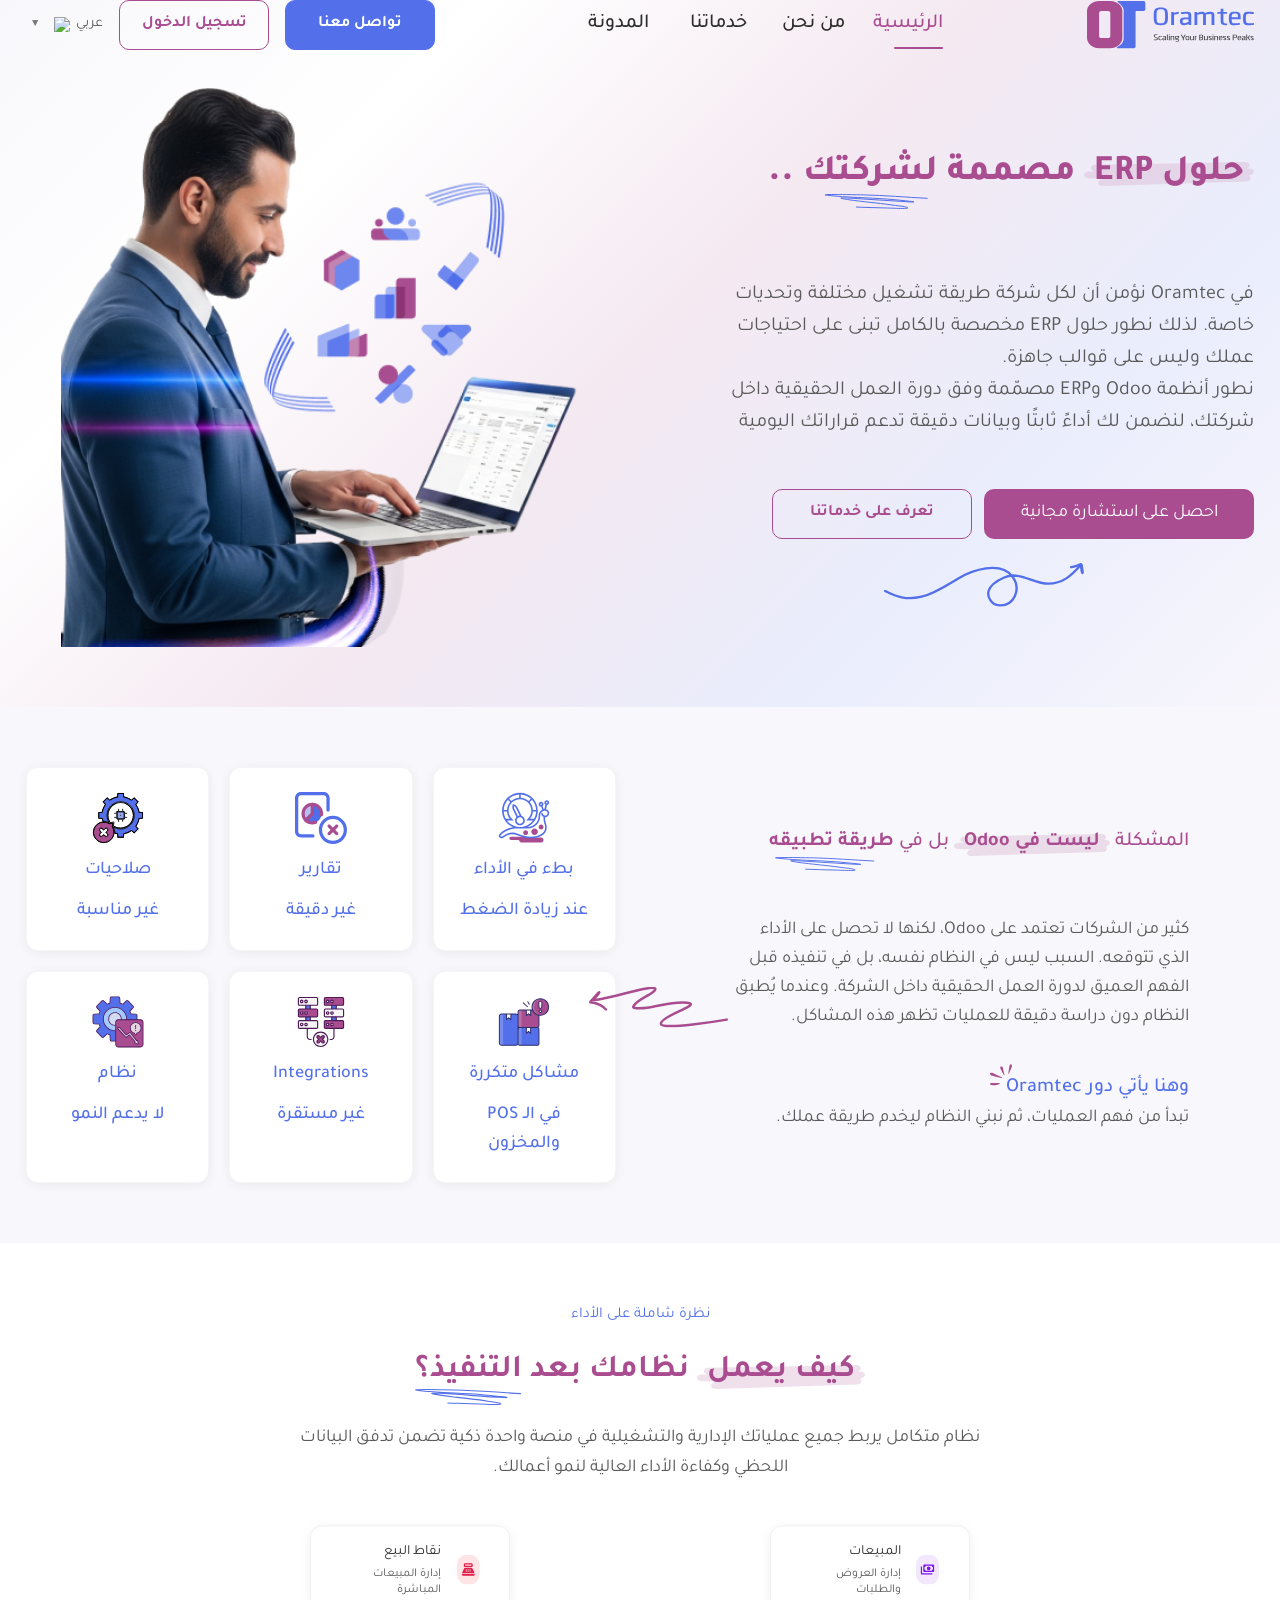
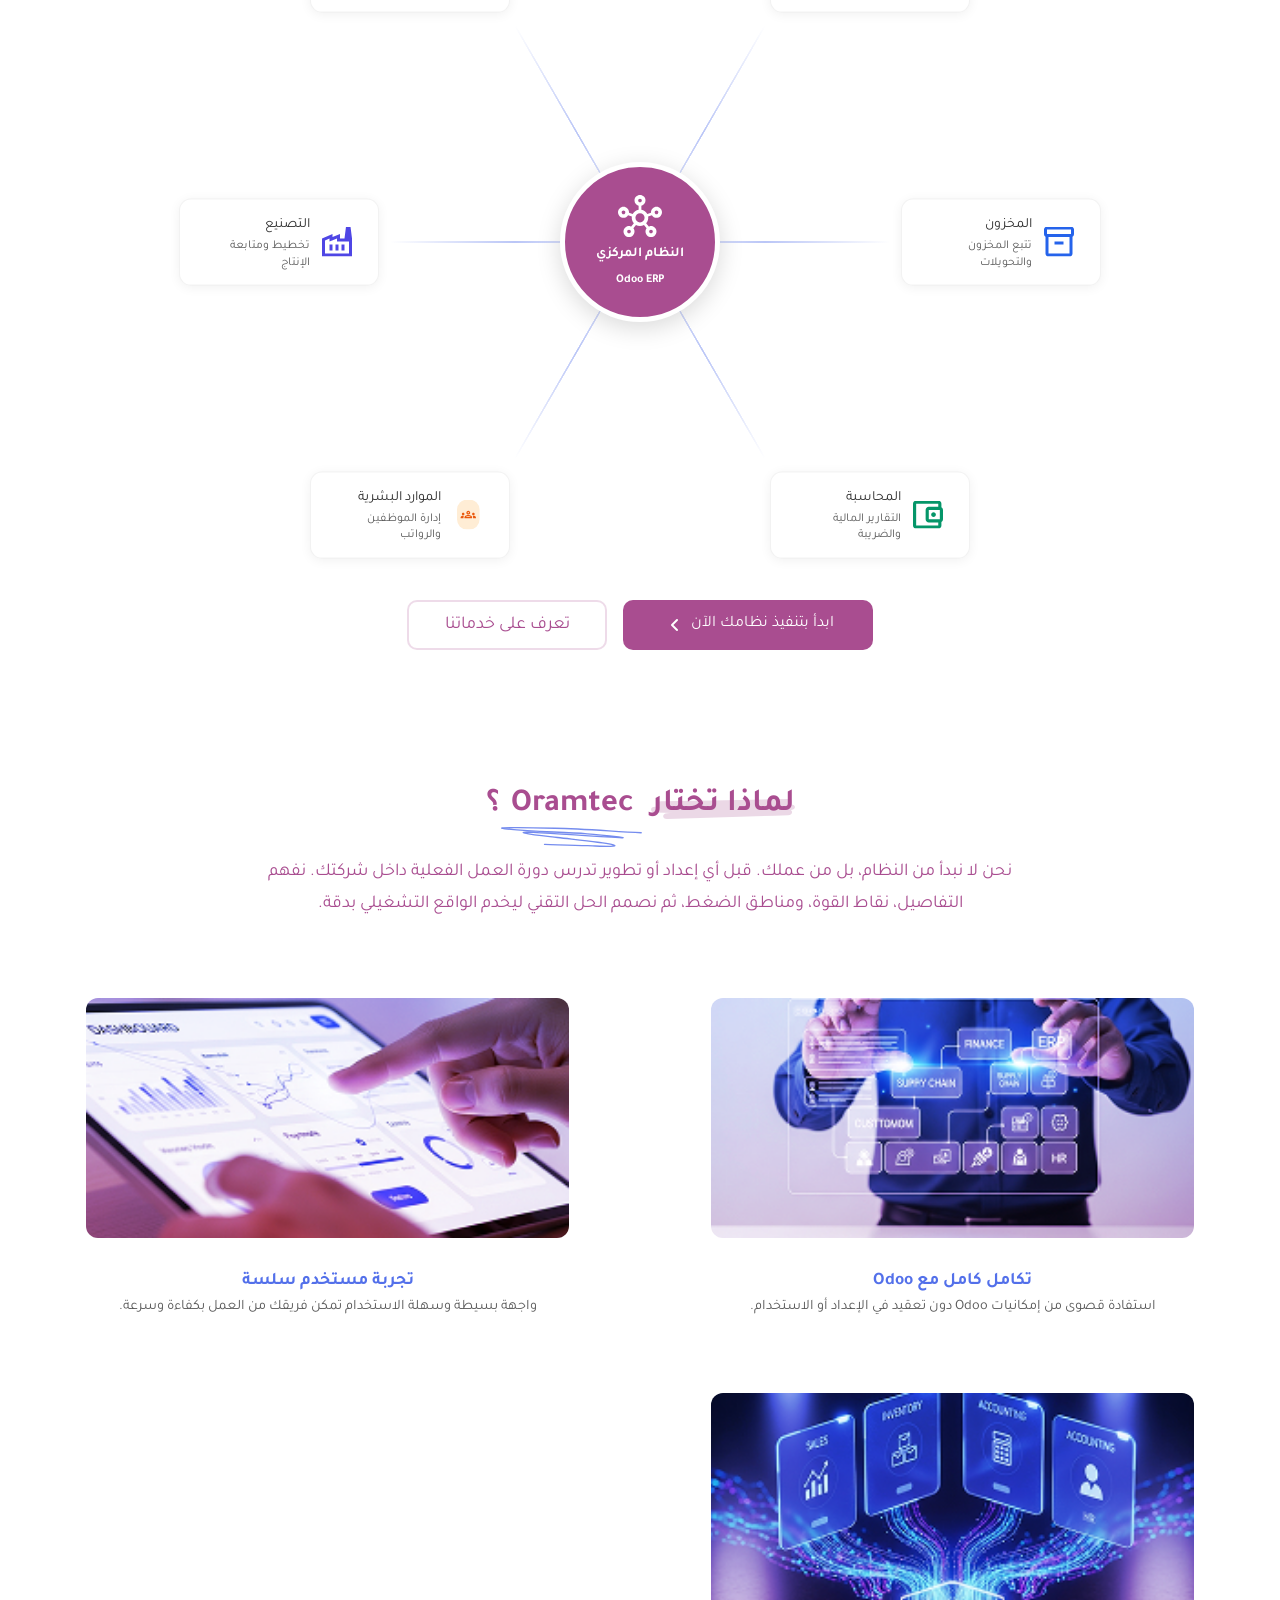
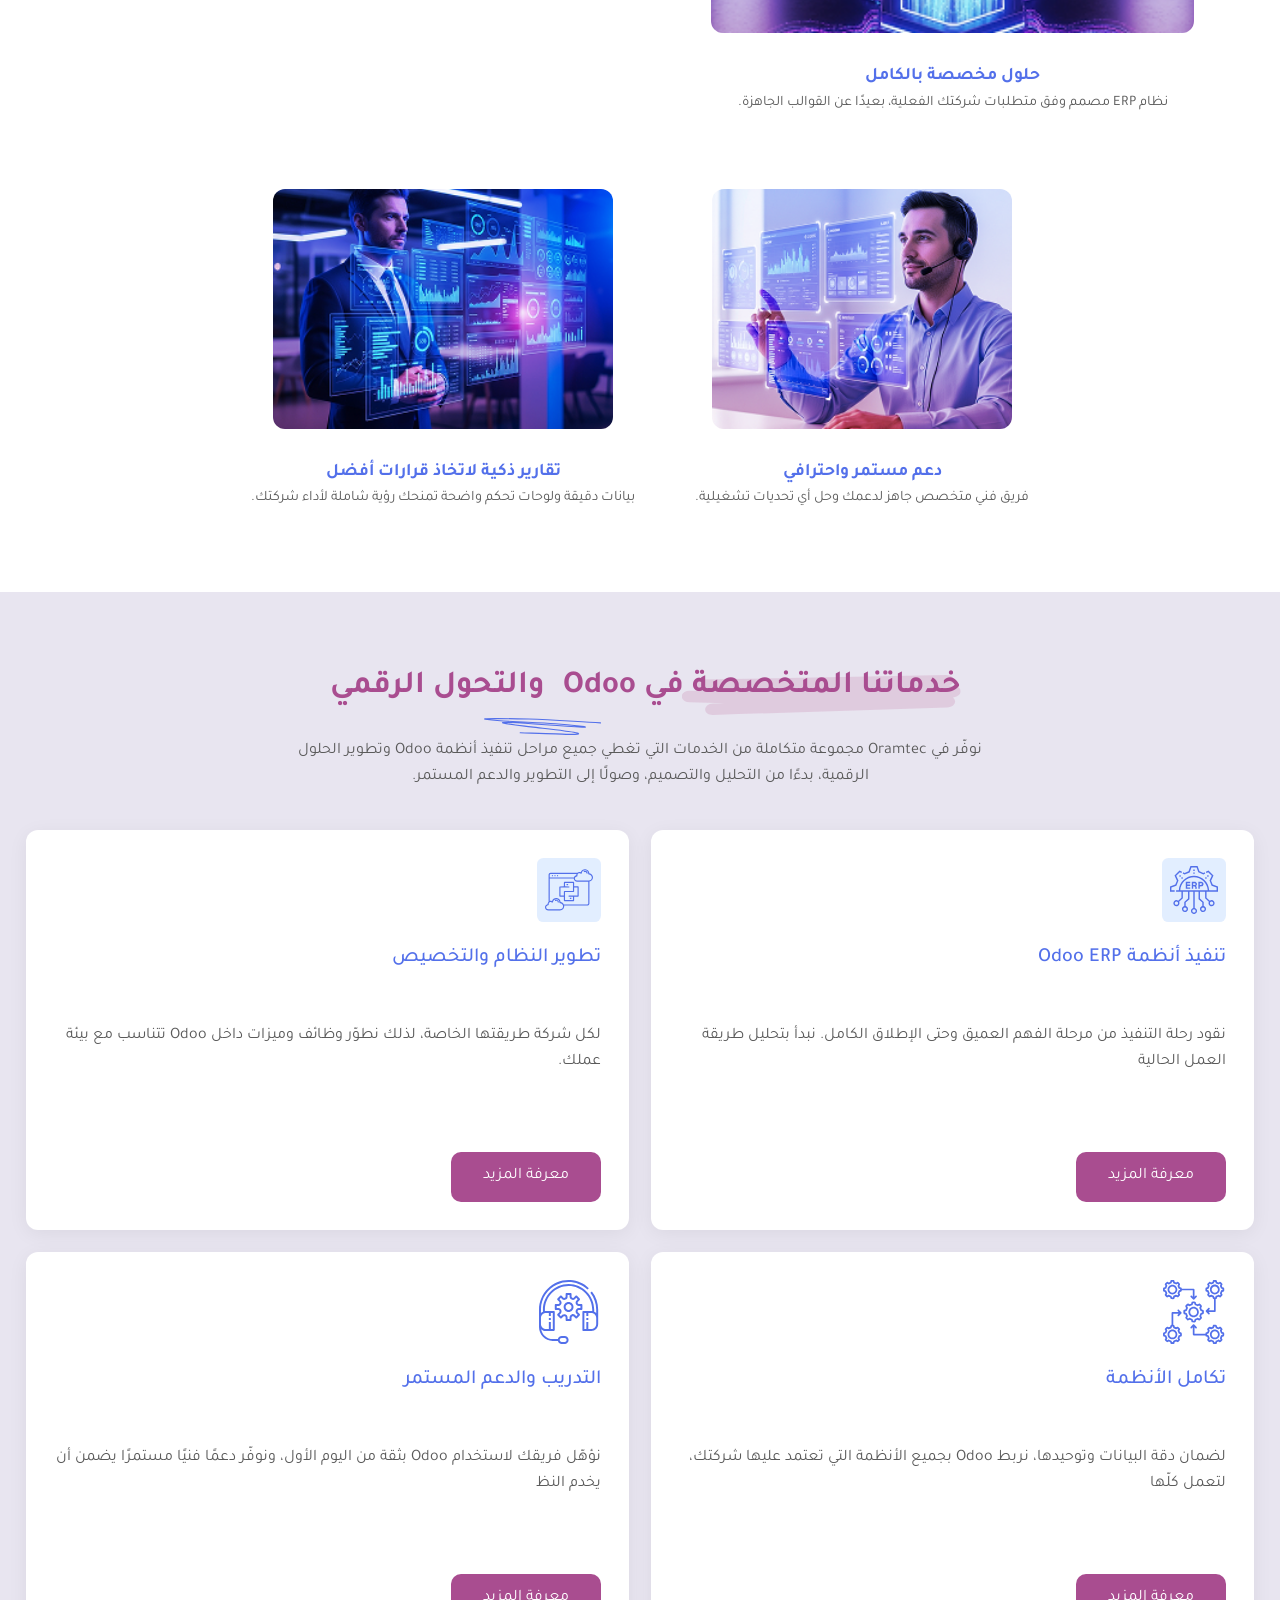
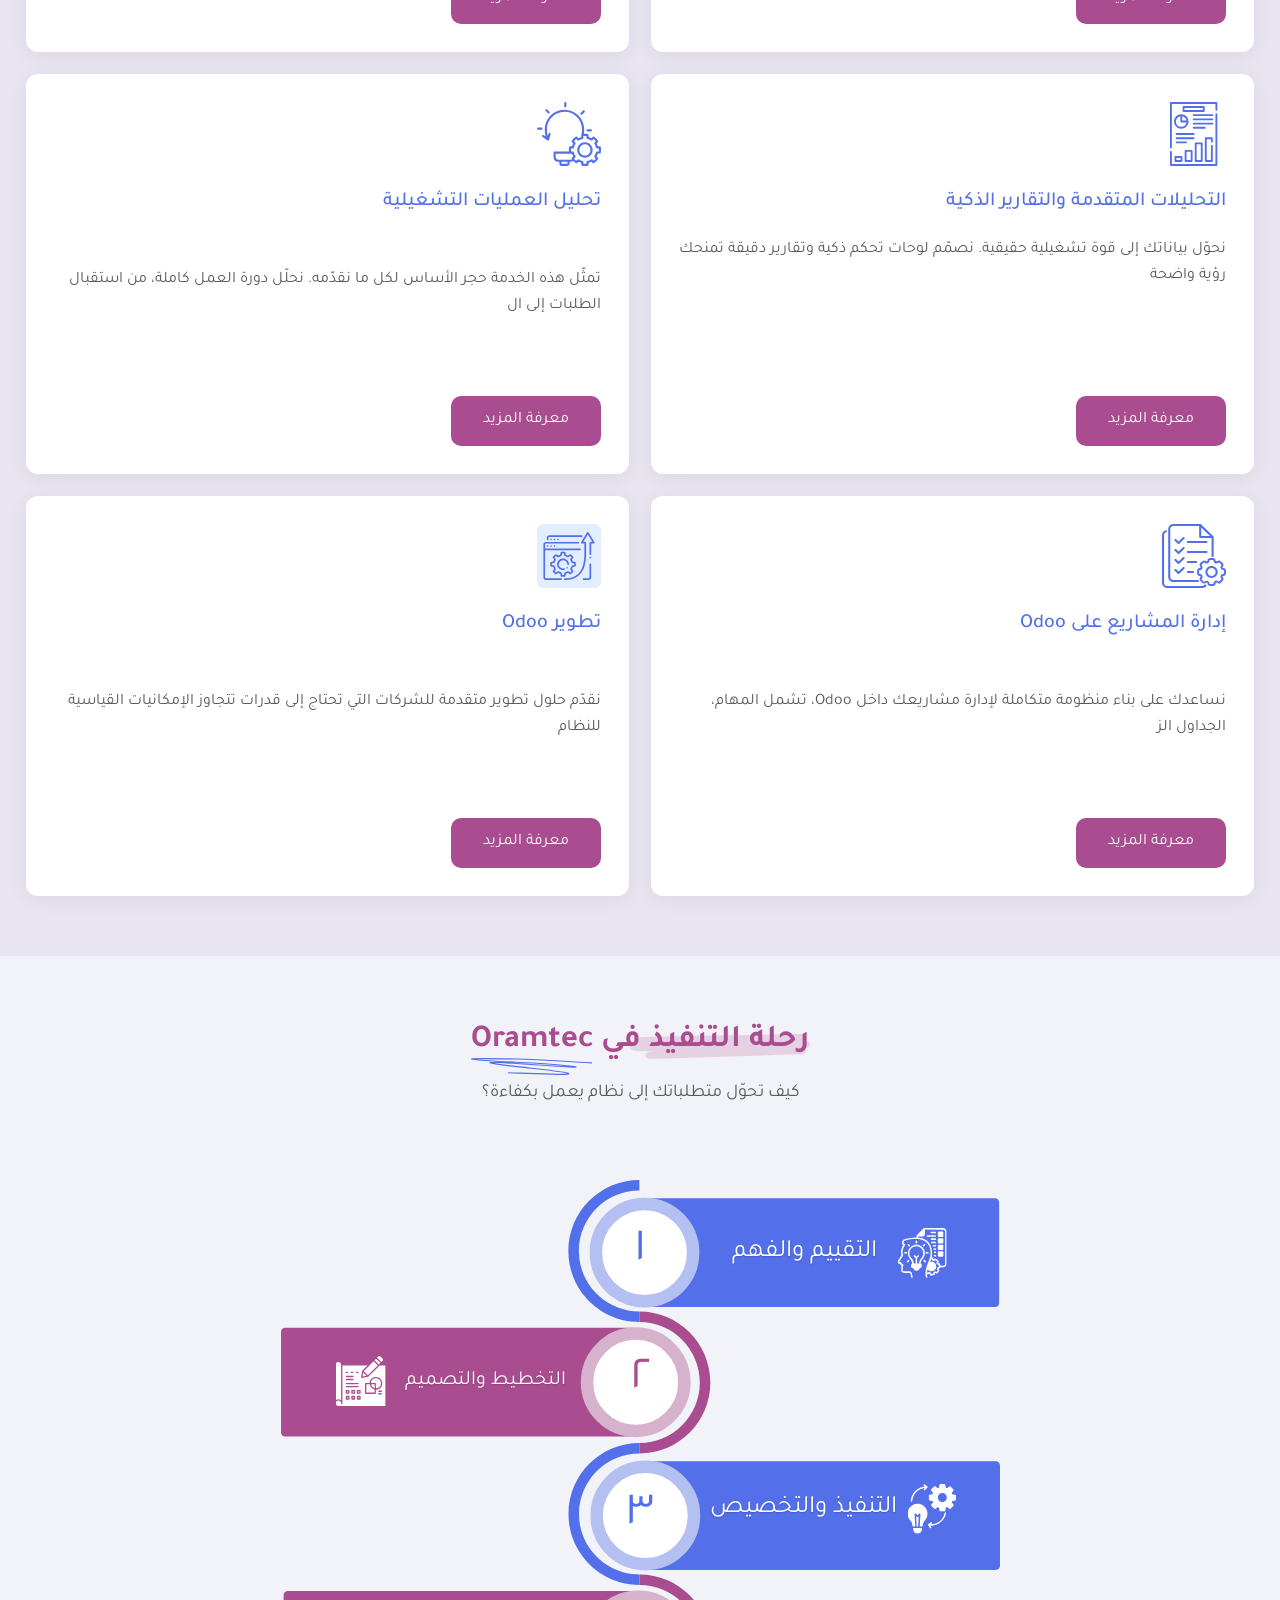
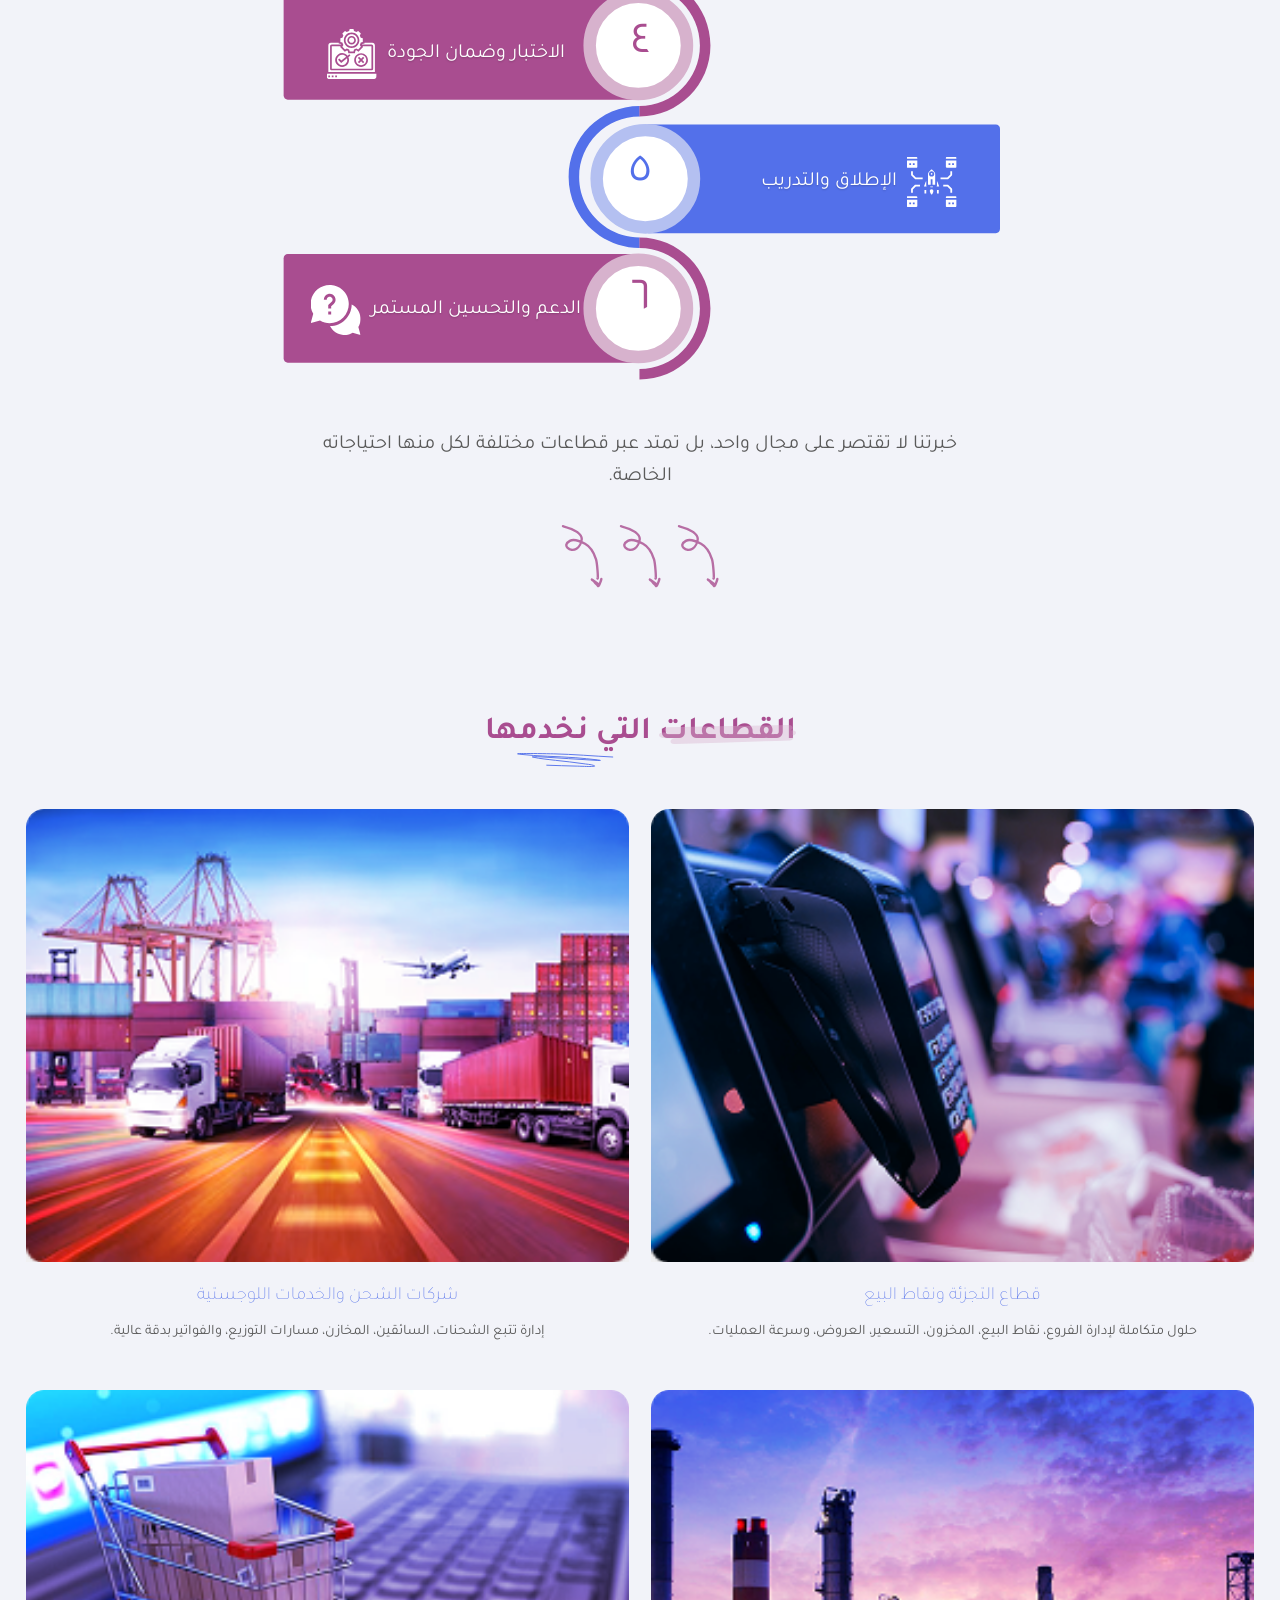
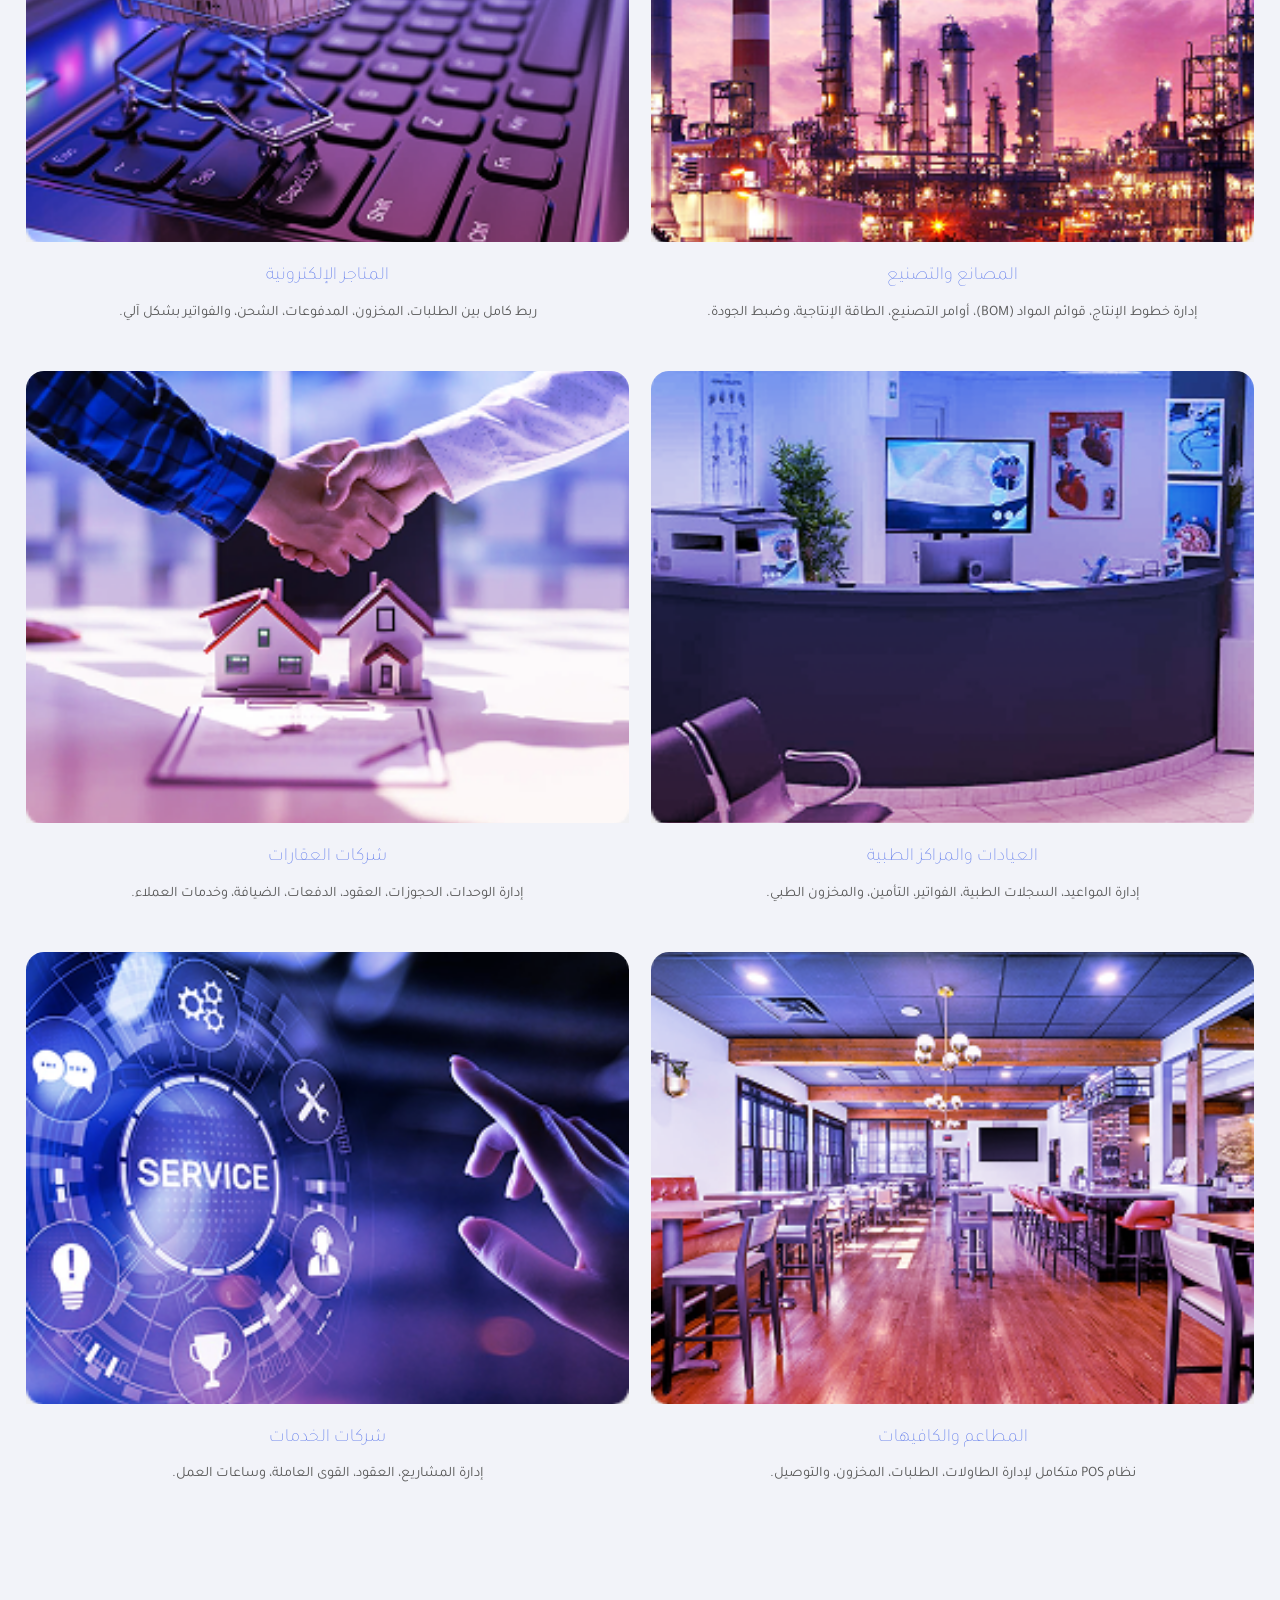
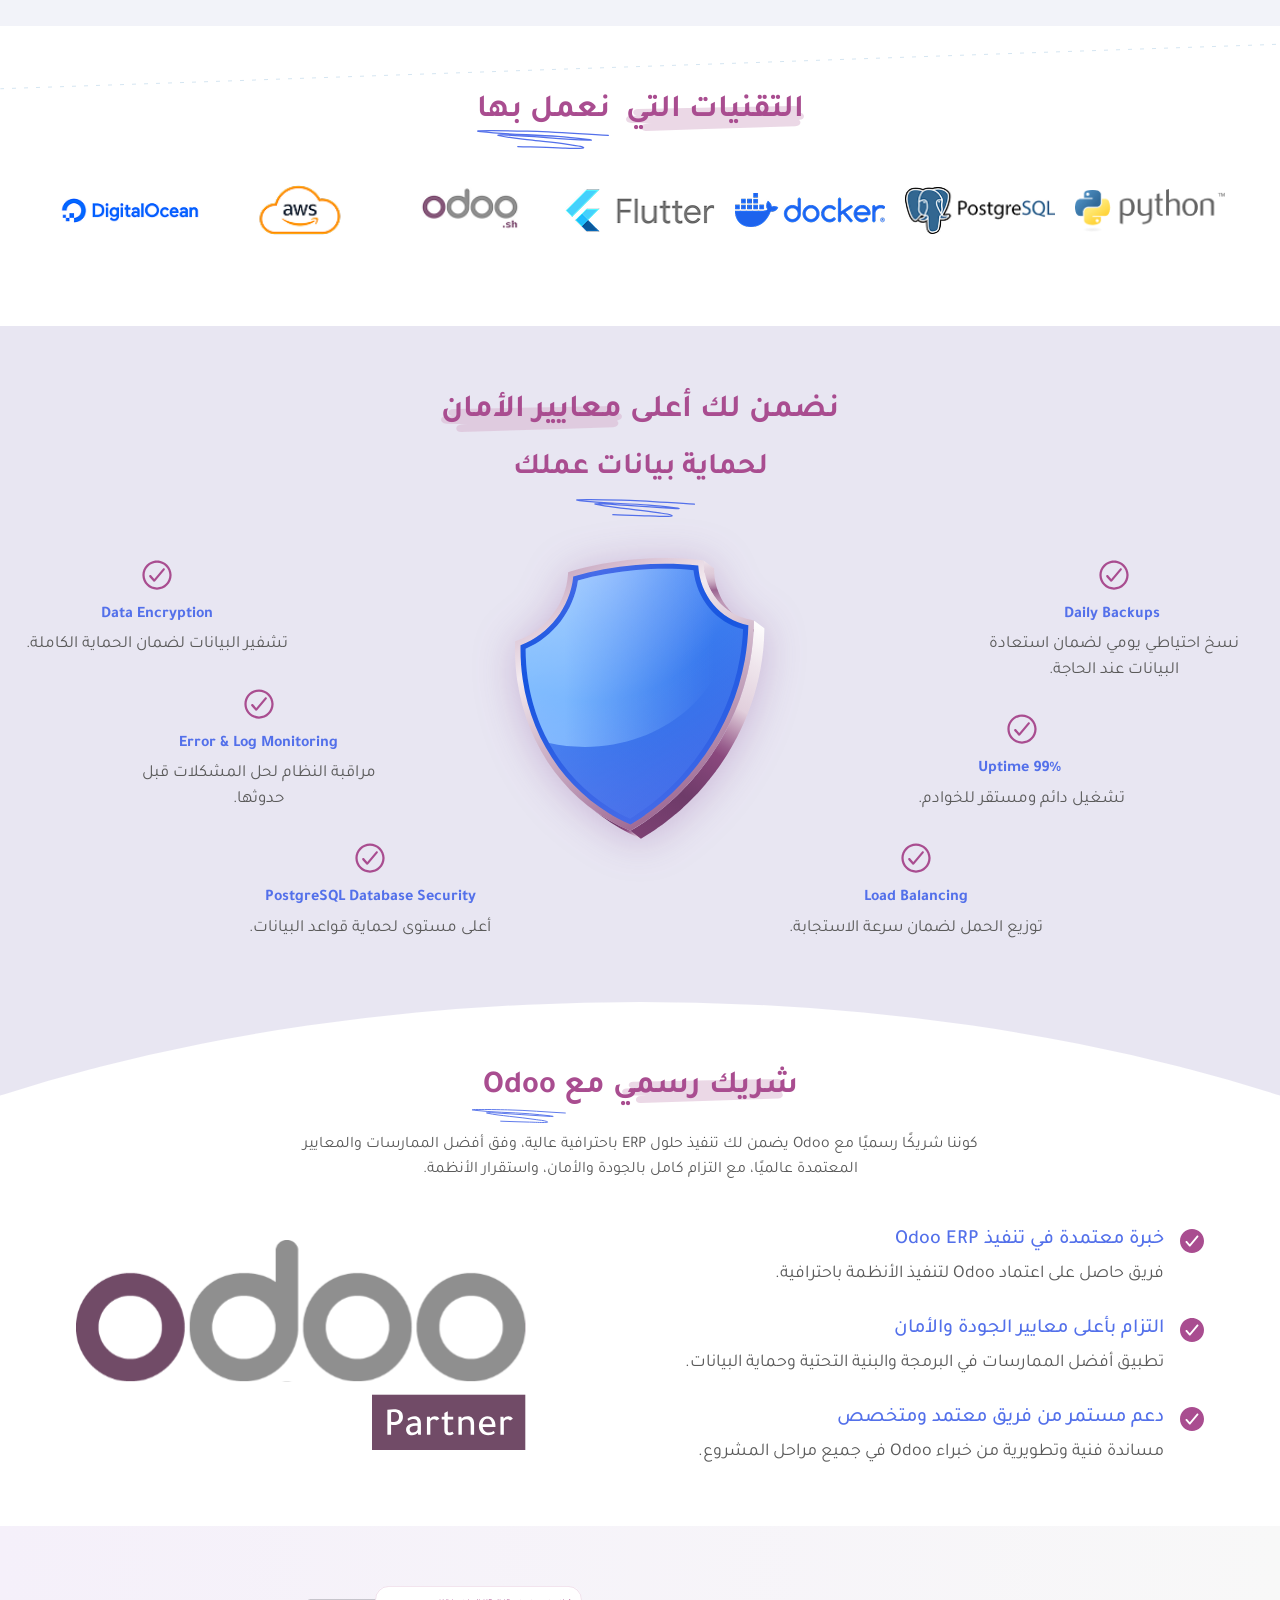
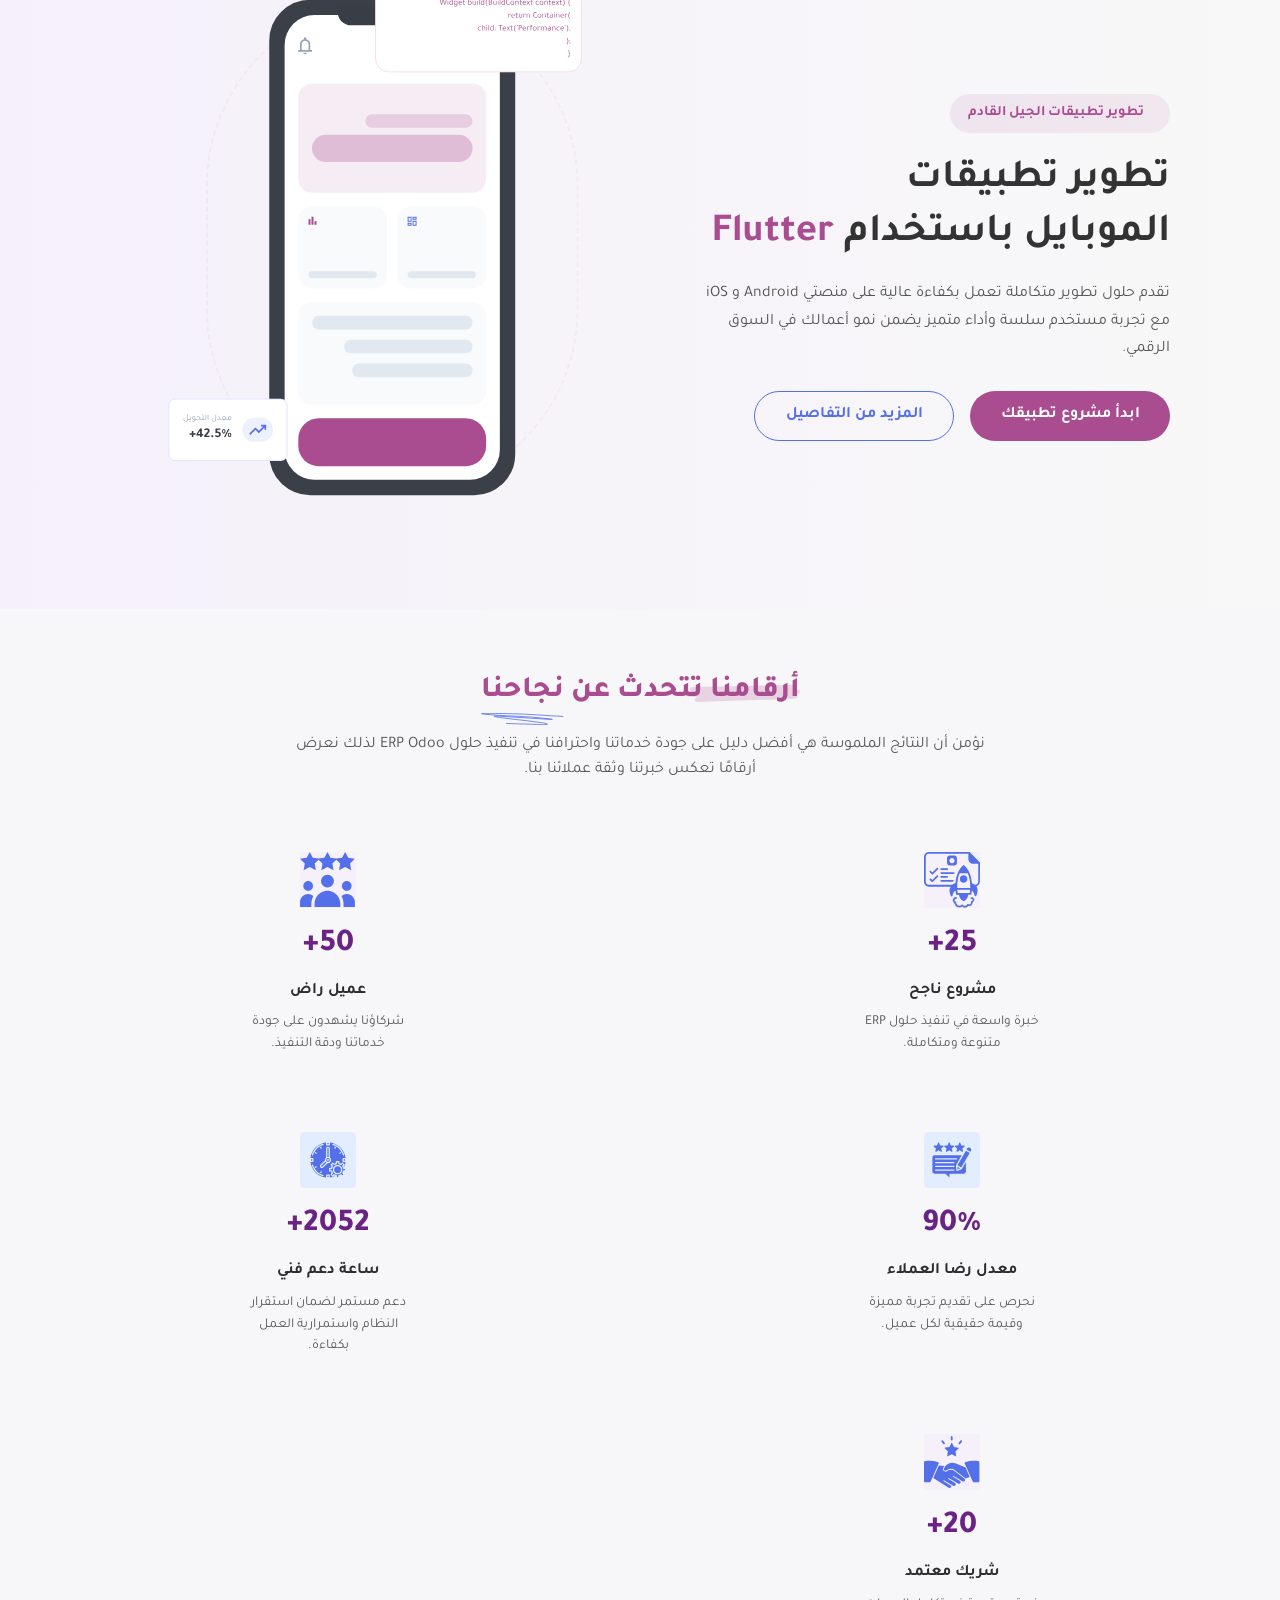
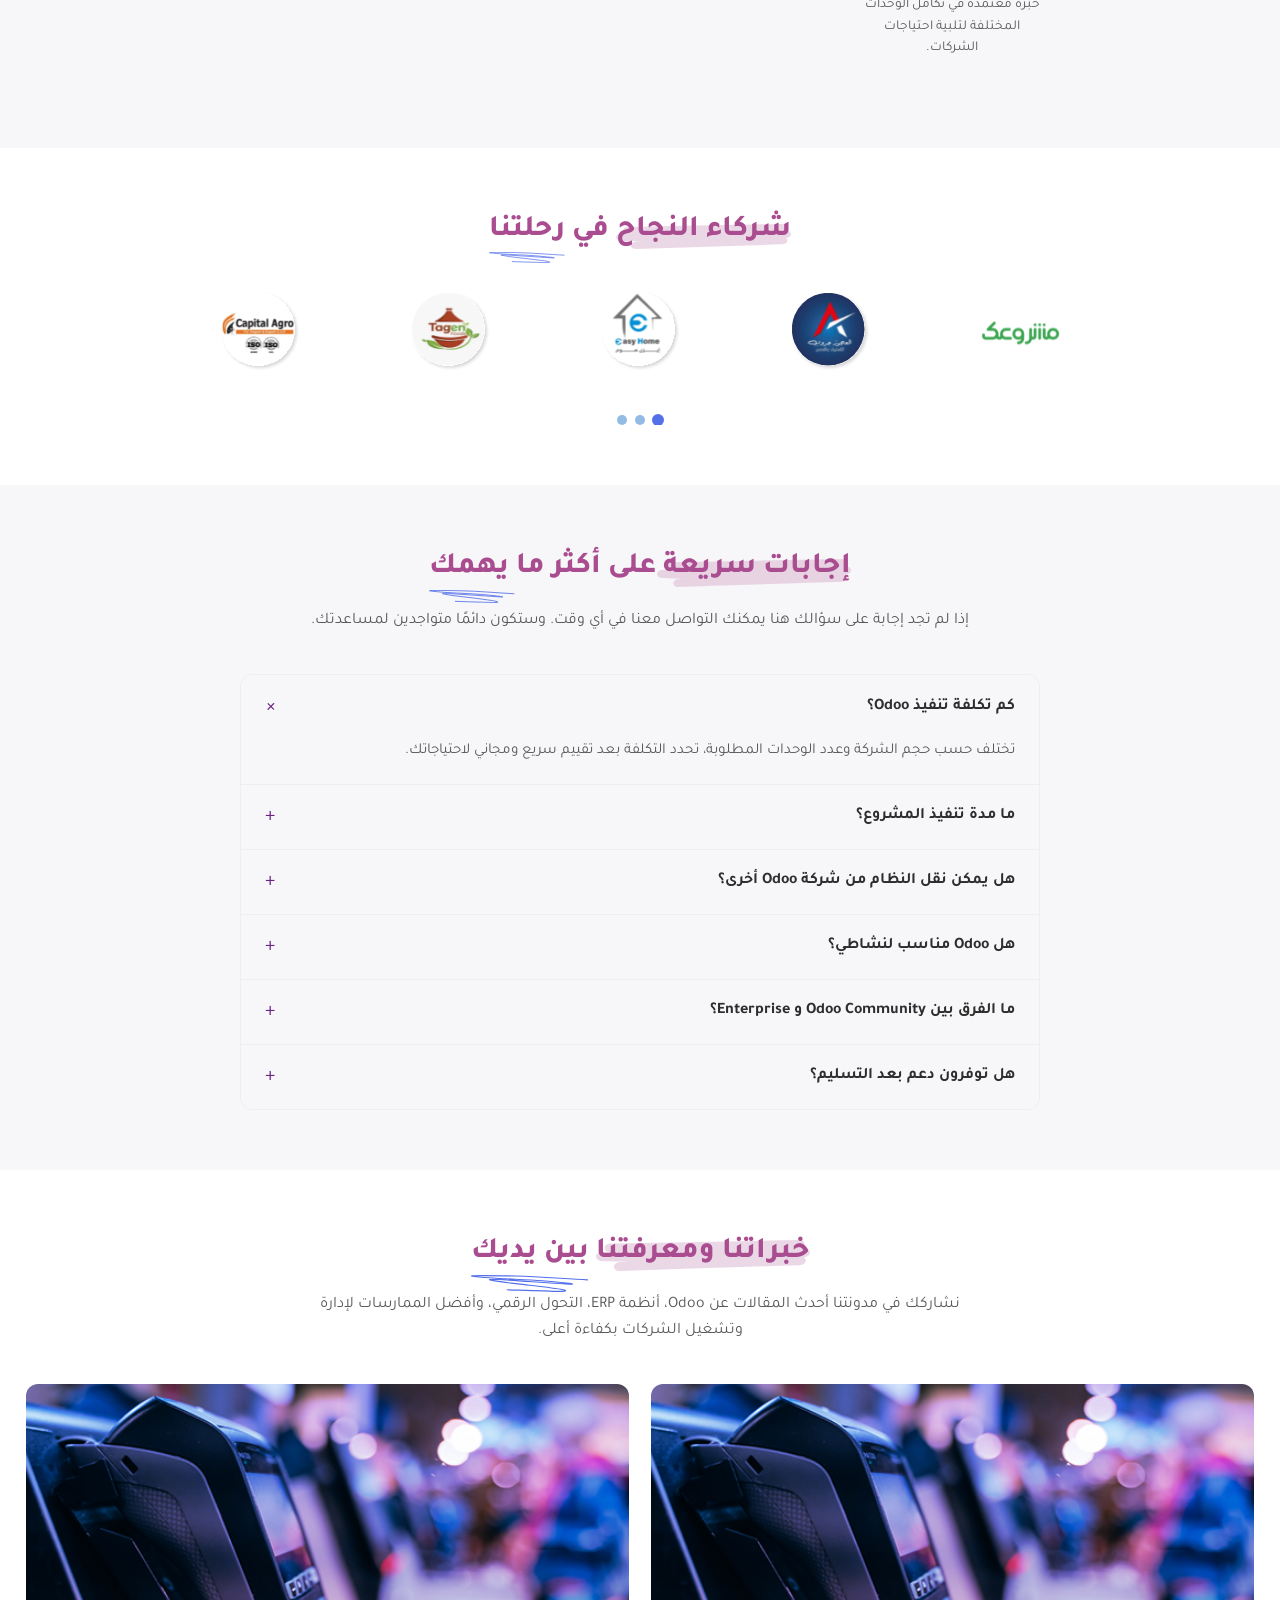
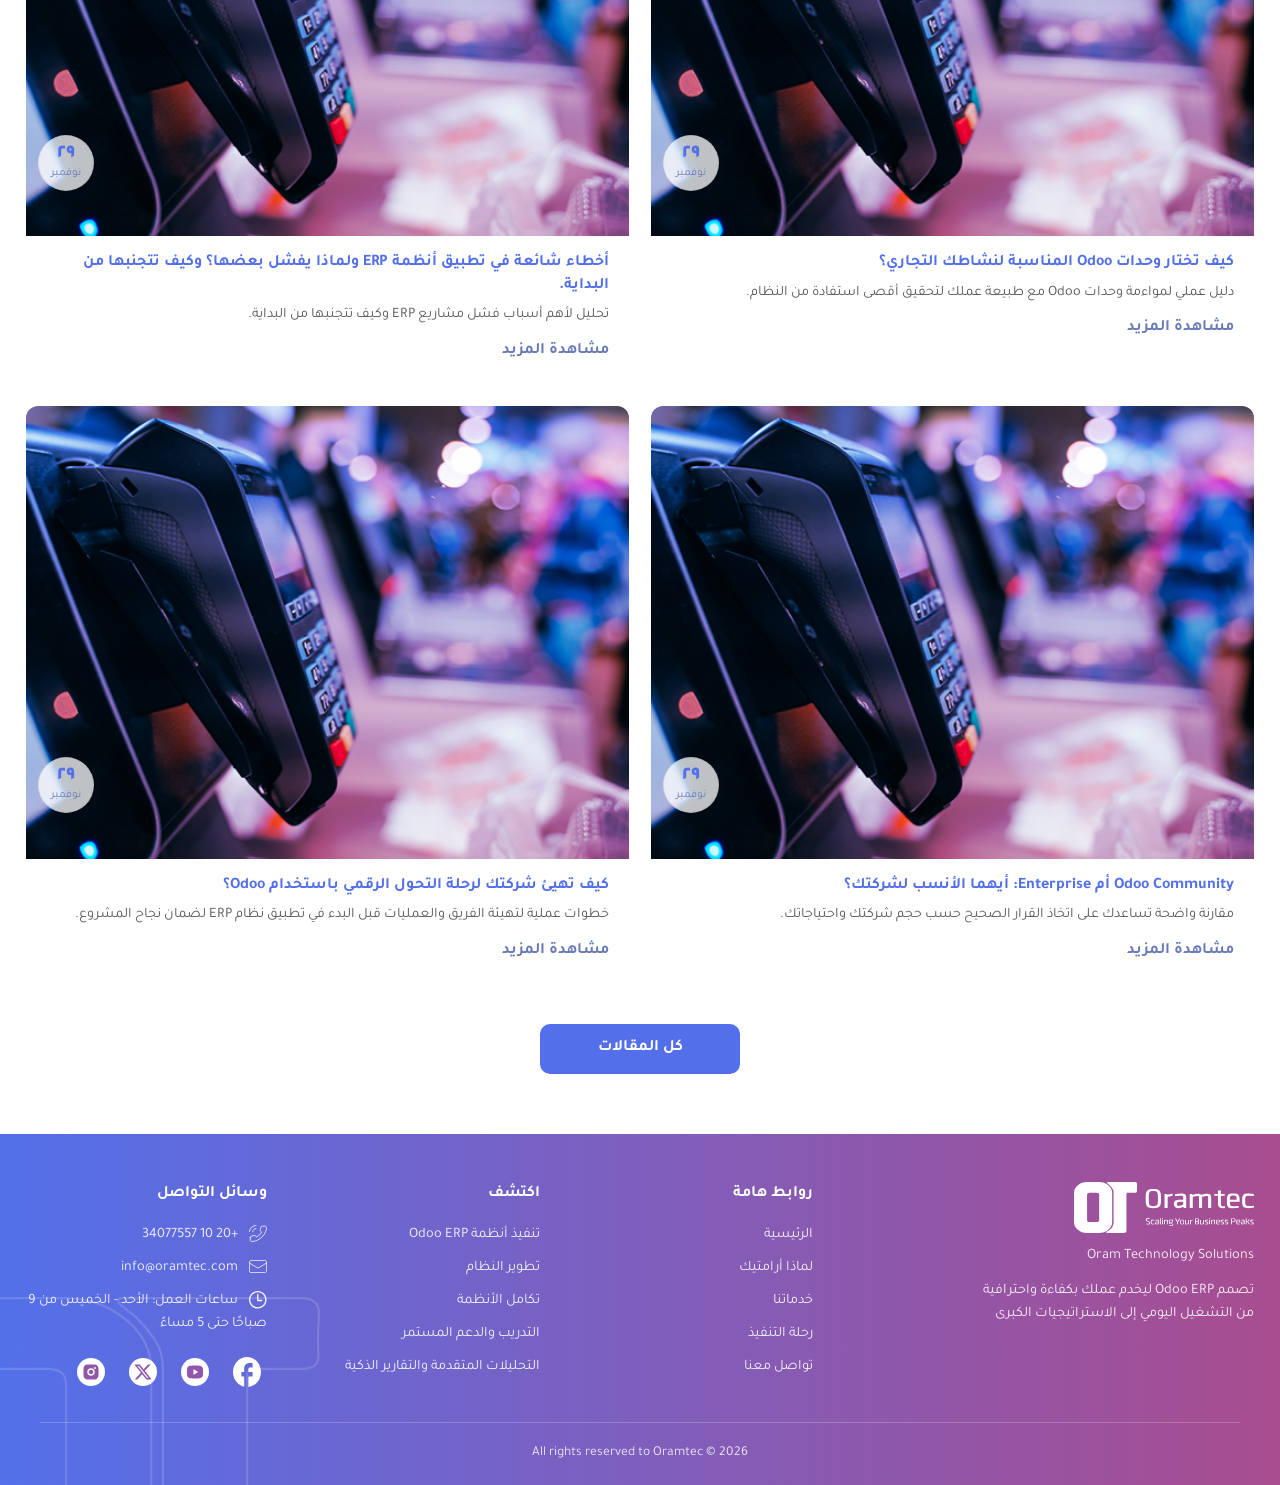
==== commit f0b5c0c4: "تنسيق Strategic Partner للهاتف + تحديثات Vector/Underlines Made-with: Cursor" ====
--- a/index.html
+++ b/index.html
@@ -51,14 +51,16 @@
     </div>
   </header>
 
-  <!-- Hero -->
+  <!-- *Hero -->
+
   <section id="home" class="hero">
     <div class="container hero-inner">
       <div class="hero-content">
         <h1 class="hero-title">
-          <span class="hero-title-erp-wrap">حلول ERP<img src="images/Vector.svg" alt="" class="hero-vector-on-text"
-              aria-hidden="true"></span> <span class="hero-title-underline-wrap">مصممة لشركتك<img
-              src="images/Underlines below the text.svg" alt="" class="hero-underlines" aria-hidden="true"></span> ..
+          <span class="hero-title-erp-wrap">حلول ERP<img src="images/Vector.svg" alt="" class="hero-vector-on-text" aria-hidden="true"> </span>
+              <span class="hero-title-underline-wrap">مصممة لشركتك<img src="images/Underlines below the text.svg" alt=""
+              class="hero-underlines" aria-hidden="true"></span> ..
+              <!-- <img src="images/font- hero.svg" alt=""> -->
         </h1>
         <p class="hero-desc">في Oramtec نؤمن أن لكل شركة طريقة تشغيل مختلفة وتحديات خاصة. لذلك نطور حلول ERP مخصصة
           بالكامل تبنى على احتياجات عملك وليس على قوالب جاهزة.
@@ -78,7 +80,7 @@
     </div>
   </section>
 
-  <!-- ******************** Problem Section ******************** -->
+  <!-- ** Problem Section ** -->
 
   <section class="problem-section">
     <div class="container problem-inner">
@@ -148,7 +150,8 @@
     </div>
   </section>
 
-  <!-- System Overview - كيف يعمل نظامك -->
+  <!-- *System Overview - كيف يعمل نظامك -->
+   
   <section class="system-section">
     <div class="container">
       <p class="system-subtitle">نظرة شاملة على الأداء</p>
@@ -355,7 +358,7 @@
     </div>
   </section>
 
-  <!-- Execution Journey -->
+  <!-- ?===== Execution Journey ===== -->
   <section class="journey-section">
     <div class="container">
       <h2 class="journey-title">
@@ -414,7 +417,7 @@
     </div>
   </section>
 
-  <!-- Sectors -->
+  <!-- ****** Sectors ****** -->
   <section class="sectors-section">
     <div class="container">
       <h2 class="sectors-title"><span class="sectors-title-vector-wrap">القطاعات<img src="images/Vector.svg" alt=""
@@ -521,7 +524,7 @@
     </div>
   </section>
 
-  <!-- Security -->
+  <!-- ****** Security ****** -->
   <section class="security-section">
     <div class="container">
       <h2 class="security-title">
@@ -844,7 +847,7 @@
           </div>
           <h3>أخطاء شائعة في تطبيق أنظمة ERP ولماذا يفشل بعضها؟ وكيف تتجنبها من البداية.</h3>
           <p>تحليل لأهم أسباب فشل مشاريع ERP وكيف تتجنبها من البداية.</p>
-            <a href="blog.html" class="blog-link">مشاهدة المزيد</a>
+          <a href="blog.html" class="blog-link">مشاهدة المزيد</a>
         </article>
         <article class="blog-card">
           <div class="blog-img-wrap">
--- a/css/styles.css
+++ b/css/styles.css
@@ -170,7 +170,7 @@
 
 .nav a {
   text-decoration: none;
-  color: var(--text-dark);
+  color: #393D46;
   font-weight: 500;
   transition: color 0.2s;
   font-size: 20px;
@@ -184,15 +184,15 @@
 
 .header:not(.scrolled) .nav a:hover,
 .header:not(.scrolled) .nav a.active {
-  color: var(--purple);
+  color: #A94D90;
 }
 
 .nav a:hover {
-  color: var(--purple);
+  color: #A94D90;
 }
 
 .nav a.active {
-  color: var(--purple);
+  color: #A94D90;
   position: relative;
 }
 
@@ -237,15 +237,15 @@
 
 .header-actions .btn-login {
   background: none;
-  color: #5370EA;
-  border: 1px solid #5370EA;
+  color: #A94D90;
+  border: 1px solid #A94D90;
   border-radius: 10px;
   width: 150px;
 }
 
 .btn-login:hover {
-  background: var(--pink);
-  color: var(--purple);
+  background: #A94D90;
+  color: white;
 }
 
 .btn-sm {
@@ -301,8 +301,7 @@
 
 /* ===== Hero ===== */
 .hero {
-  background: linear-gradient(135deg, rgba(248, 248, 252, 0.98) 0%,
-      var(--white) 30%, rgba(231, 133, 251, 0.3) 100%);
+  background: linear-gradient(135deg, #f8f8fc 0%, #ffffff 25%, #A94D9020 50%, #5370EA20 75%, #f8f6fc 100%);
   padding: 120px 0 80px;
 }
 
@@ -332,19 +331,23 @@
   position: relative;
   display: inline-block;
   z-index: 0;
+  padding: 50px 10px 50px 10px;
+
+
 
 }
 
 .hero-vector-on-text {
   position: absolute;
-  bottom: 15px;
-  right: 0;
-  left: 0;
-  width: 155px;
-  /* height: 150px; */
+  inset: 0;
+  width: 100%;
+  height: 100%;
   display: block;
+  object-fit: contain;
   pointer-events: none;
   z-index: -1;
+  /* padding: 10px 0px 10px 0px; */
+  opacity: 0.8;
 }
 
 .hero-content {
@@ -366,11 +369,11 @@
 
 .hero-underlines {
   position: absolute;
-  bottom: -15px;
-  right: 45%;
+  bottom: -10px;
+  right: 50%;
   left: 0;
-  width: 50%;
-  height: auto;
+  width: 125px;
+  height: 15px;
   display: block;
 }
 
@@ -412,9 +415,9 @@
   border: none;
   border-radius: 10px;
   padding: 10px 20px;
-  font-size: 1rem;
-  font-weight: 600;
-  width: 250px;
+  font-size: 18px;
+  font-weight: 400;
+  width: 270px;
 }
 
 .hero-buttons .btn-primary:hover {
@@ -478,7 +481,7 @@
   gap: 48px;
   align-items: center;
   padding: 0 auto;
-  
+
 }
 
 .problem-text-col {
@@ -506,11 +509,13 @@
   display: inline-block;
   z-index: 0;
   font-weight: bold;
+  padding: 10px 10px 10px 10px;
+  font-size: 20px;
 }
 
 .problem-vector-on-text {
   position: absolute;
-  bottom: -2px;
+  bottom: 10px;
   right: 0;
   left: 0;
   width: 100%;
@@ -519,6 +524,7 @@
   display: block;
   pointer-events: none;
   z-index: -1;
+  opacity: 0.8;
 }
 
 .problem-title-underline-wrap {
@@ -529,7 +535,7 @@
 
 .problem-underlines {
   position: absolute;
-  bottom: -25px;
+  bottom: -15px;
   right: 15%;
   left: 0;
   width: 80%;
@@ -549,13 +555,14 @@
 .problem-solution-text {
   color: var(--text-muted);
   font-size: 18px;
+  font-weight: 400;
 
 }
 
 .problem-solution-bold {
   color: #5370EA;
-  font-weight: 700;
-  font-size: 22px;
+  font-weight: 500;
+  font-size: 20px;
 }
 
 .problem-oramtec-wrap {
@@ -578,7 +585,7 @@
 .problem-arrow {
   position: absolute;
   bottom: 40%;
-  left: -170px;
+  left: -140px;
   width: 140px;
   height: auto;
   transform: translateY(50%);
@@ -617,17 +624,18 @@
 }
 
 .problem-card-title {
-  font-weight: 700;
-  font-size: 0.95rem;
+  font-weight: 500;
+  font-size: 18px;
   color: #5370EA;
 }
 
 .problem-card-sub {
-  font-size: 0.85rem;
+  font-weight: 500;
+  font-size: 18px;
   color: #5370EA;
 }
 
-/* ===== System Section ===== */
+/* ****** System Section ****** */
 
 .system-section {
   padding: 70px 0;
@@ -643,8 +651,8 @@
 
 .system-title {
   text-align: center;
-  font-size: 1.85rem;
-  font-weight: 800;
+  font-size:32px;
+  font-weight: 700;
   color: #A94D90;
   margin-bottom: 16px;
 }
@@ -652,11 +660,12 @@
 .system-title-vector-wrap {
   position: relative;
   display: inline-block;
+  padding: 10px 10px 10px 10px;
 }
 
 .system-title-vector {
   position: absolute;
-  bottom: 6px;
+  bottom: 18px;
   right: 0;
   left: 0;
   width: 100%;
@@ -664,6 +673,7 @@
   height: auto;
   object-fit: contain;
   pointer-events: none;
+  opacity: 0.8;
 }
 
 .system-title-underline-wrap {
@@ -688,6 +698,8 @@
   max-width: 700px;
   margin: 0 auto 48px;
   line-height: 1.7;
+  font-weight: 400;
+  font-size: 18px;
 }
 
 .system-diagram {
@@ -854,14 +866,15 @@
 }
 
 .module-card-title {
-  font-weight: 700;
-  font-size: 0.9rem;
+  font-weight: 400;
+  font-size: 14px;
   color: var(--text-dark);
   text-align: right;
 }
 
 .module-card-desc {
-  font-size: 0.72rem;
+  font-weight: 400;
+  font-size: 12px;
   color: var(--text-muted);
   text-align: right;
   line-height: 1.35;
@@ -899,11 +912,11 @@
 .cta-buttons .btn-outline {
   background: white;
   color: #A94D90;
-  border: 1px solid #A94D90;
+  border: 2px solid #A94D9033;
   border-radius: 10px;
   width: 200px;
   padding: 10px;
-  font-size: 1rem;
+  font-size: 18px;
   font-weight: 400;
 }
 
@@ -915,8 +928,8 @@
 
 .why-title {
   text-align: center;
-  font-size: 1.85rem;
-  font-weight: 800;
+  font-size: 32px;
+  font-weight: 700;
   color: #A94D90;
   margin-bottom: 16px;
 }
@@ -942,6 +955,8 @@
   position: relative;
   display: inline-block;
   color: #A94D90;
+  padding: 10px 10px 10px 10px;
+
 }
 
 .why-vector-on-text {
@@ -954,15 +969,18 @@
   height: auto;
   display: block;
   pointer-events: none;
+  opacity: 0.8;
 }
 
 .why-desc {
   text-align: center;
   color: #A94D90;
-  font-size: 1rem;
+  font-size: 18px;
   line-height: 1.75;
-  max-width: 650px;
+  width: 750px;
   margin: 0 auto 48px;
+  font-weight: 400;
+
 }
 
 .why-grid {
@@ -1061,6 +1079,16 @@
 
 .services-title {
   color: #A94D90;
+  font-size: 32px;
+  font-weight: 700;
+  margin-bottom: 16px;
+}
+.services-desc {
+  font-size: 18px;
+  font-weight: 400;
+  line-height: 1.6;
+  margin-bottom: 40px;
+  color: #5F6269;
 }
 
 .services-title-vector-wrap {
@@ -1082,6 +1110,7 @@
 .services-title-underline-wrap {
   position: relative;
   display: inline-block;
+  padding: 10px 10px 10px 10px;
 }
 
 .services-underlines {
@@ -1127,8 +1156,8 @@
 }
 
 .service-card h3 {
-  font-size: 24px;
-  margin-bottom: 10px;
+  font-size: 20px;
+  /* margin-bottom: 10px; */
   color: #5370EA;
   font-weight: 500;
 }
@@ -1136,10 +1165,11 @@
 .service-card p {
   font-size: 16px;
   color: var(--text-muted);
-  margin-top: 20px;
   flex-grow: 1;
   font-weight: 400;
   margin-top: 50px;
+  letter-spacing: 0%;
+  line-height: 160%;
   /* width: 216px;
   height: 78px; */
 
@@ -1157,7 +1187,7 @@
   width: 150px;
 }
 
-/* ===== Journey Section ===== */
+/* ?===== Journey Section ===== */
 
 
 .journey-section {
@@ -1167,8 +1197,8 @@
 
 .journey-title {
   text-align: center;
-  font-size: clamp(1.5rem, 4vw, 2rem);
   font-weight: 700;
+  font-size: 32px;
   color: #A94D90 !important;
   margin: 0 0 12px;
 }
@@ -1209,7 +1239,8 @@
 .journey-subtitle {
   text-align: center;
   color: var(--text-muted);
-  font-size: 1.05rem;
+  font-size: 18px;
+  font-weight: 400;
   margin: 0 0 48px;
 }
 
@@ -1528,6 +1559,7 @@
 }
 
 /* ===== Sectors Section ===== */
+
 .sectors-section {
   padding: 70px 0;
   background: #F2F3F9;
@@ -1535,7 +1567,7 @@
 
 .sectors-title {
   text-align: center;
-  font-size: clamp(1.8rem, 4vw, 2.5rem);
+  font-size: 32px;
   font-weight: 700;
   color: #A94D90;
   margin: 0 0 32px;
@@ -1552,7 +1584,7 @@
 
 .sectors-title-vector {
   position: absolute;
-  bottom: 8px;
+  bottom: 15px;
   right: 0;
   left: 0;
   width: 100%;
@@ -1561,12 +1593,13 @@
   object-fit: contain;
   pointer-events: none;
   z-index: 0;
+  opacity: 0.8;
 }
 
 .sectors-title-underline {
   position: absolute;
   bottom: -8px;
-  left: 37%;
+  left: 40%;
   /* transform: translateX(-50%); */
   width: auto;
   max-width: 320px;
@@ -1649,9 +1682,9 @@
 
 .technologies-title {
   text-align: center;
-  font-size: clamp(1.5rem, 4vw, 2.2rem);
+  font-size: 32px;
   font-weight: 700;
-  color: var(--purple);
+  color: #A94D90;
   margin: 0 0 48px;
   position: relative;
   z-index: 1;
@@ -1748,7 +1781,7 @@
 
 .security-title {
   text-align: center;
-  font-size: clamp(1.35rem, 3.5vw, 1.85rem);
+  font-size: 32px;
   font-weight: 700;
   color: #A94D90;
   margin: 0;
@@ -1948,6 +1981,7 @@
 
 
 /* ===== Odoo Partner Section ===== */
+
 .odoo-partner-section {
   padding: 70px 0;
   background:
@@ -1960,6 +1994,9 @@
   position: relative;
   text-align: center;
   color: #A94D90;
+  font-size: 32px;
+  font-weight: 700;
+  margin-bottom: 20px;
 }
 
 .odoo-title-vector-wrap,
@@ -2016,19 +2053,22 @@
 }
 
 .odoo-benefit img {
-  width: 28px;
-  height: 28px;
+  width: 24px;
+  height: 24px;
   flex-shrink: 0;
+  margin-top: 5px;
 }
 
 .odoo-benefit h4 {
   font-size: 20px;
   margin-bottom: 4px;
   color: #5370EA;
+  font-weight: 500;
 }
 
 .odoo-benefit p {
-  font-size: 17px;
+  font-size: 18px;
+  font-weight: 400;
   color: var(--text-muted);
   max-width: 100%;
 }
@@ -2270,7 +2310,8 @@
   }
 }
 
-/* ===== Numbers Section ===== */
+/* ****** Numbers Section ****** */
+
 .numbers-section {
   padding: 70px 0;
   background: #F7F6F8;
@@ -2289,10 +2330,10 @@
 
 .numbers-title-vector {
   position: absolute;
-  bottom: 10px;
+  bottom: 15px;
   right: 0;
   left: 0;
-  width: 40%;
+  width: 50%;
   height: auto;
   object-fit: contain;
   pointer-events: none;
@@ -2575,11 +2616,12 @@
 .blog-title-underline-wrap {
   position: relative;
   display: inline-block;
+  color: #A94D90;
 }
 
 .blog-title-vector {
   position: absolute;
-  bottom: -6px;
+  bottom: 6px;
   right: 0;
   left: 0;
   width: 100%;
@@ -2591,7 +2633,7 @@
 
 .blog-title-underline {
   position: absolute;
-  bottom: -8px;
+  bottom: -15px;
   right: 0;
   left: 0;
   width: 100%;
@@ -2599,6 +2641,7 @@
   height: auto;
   object-fit: contain;
   pointer-events: none;
+  
 }
 
 
@@ -2637,6 +2680,7 @@
   object-fit: cover;
   display: block;
 }
+
 .blog-date {
   position: absolute;
   bottom: 10%;
@@ -3307,7 +3351,7 @@
     pointer-events: auto;
   }
 
-  .nav > a {
+  .nav>a {
     padding: 16px 20px;
     text-align: center;
     border-radius: 10px;
@@ -3321,22 +3365,33 @@
     transition: opacity 0.25s ease, transform 0.25s ease, background 0.2s ease, color 0.2s ease;
   }
 
-  .nav.open > a {
+  .nav.open>a {
     opacity: 1;
     transform: translateY(0);
   }
 
-  .nav.open > a:nth-child(1) { transition-delay: 0.05s; }
-  .nav.open > a:nth-child(2) { transition-delay: 0.1s; }
-  .nav.open > a:nth-child(3) { transition-delay: 0.15s; }
-  .nav.open > a:nth-child(4) { transition-delay: 0.2s; }
-
-  .nav > a:hover {
+  .nav.open>a:nth-child(1) {
+    transition-delay: 0.05s;
+  }
+
+  .nav.open>a:nth-child(2) {
+    transition-delay: 0.1s;
+  }
+
+  .nav.open>a:nth-child(3) {
+    transition-delay: 0.15s;
+  }
+
+  .nav.open>a:nth-child(4) {
+    transition-delay: 0.2s;
+  }
+
+  .nav>a:hover {
     background: var(--bg-light);
     color: var(--purple);
   }
 
-  .nav > a.active {
+  .nav>a.active {
     background: rgba(106, 34, 133, 0.08);
     color: var(--purple);
   }
@@ -5580,7 +5635,7 @@
     padding: 16px 18px 22px;
   }
 
-  .nav > a {
+  .nav>a {
     padding: 14px 16px;
     font-size: 1rem;
   }
@@ -6480,6 +6535,7 @@
 
   .technologies-section .tech-logos {
     gap: 16px 20px;
+    margin-top: 30px;
   }
 
   .technologies-section .tech-icon {
@@ -6719,13 +6775,35 @@
     padding: 28px 0;
   }
 
+  .numbers-title-vector{
+    bottom: 7px;
+    right: 0;
+    left: 0;
+    width: 45%;
+    min-width: 60px;
+    height: auto;
+    object-fit: contain;
+    pointer-events: none;
+    z-index: 0;
+    opacity: 0.8;
+  }
+
   .section-title {
     font-size: 1.22rem;
     line-height: 1.4;
-    margin-bottom: 10px;
+    margin-bottom: 30px;
     padding: 0 6px;
     text-align: center;
     align-items: center;
+    color: #A94D90;
+  }
+  .services-underlines {
+    bottom: -10px;
+    right: 0;
+    left: 0;
+    width: 125px;
+    height: 15px;
+    display: block;
   }
 
   .section-desc,
@@ -6749,7 +6827,7 @@
     padding: 14px 16px 20px;
   }
 
-  .nav > a {
+  .nav>a {
     padding: 12px 14px;
     font-size: 0.98rem;
   }
@@ -6780,16 +6858,22 @@
     width: 100%;
   }
 
-  .hero-vector-on-text {
+
+  .hero-underlines {
     position: absolute;
-    top: 12px;
-
+    bottom: -15px;
+    right: 75px;
+    left: 0;
+    width: 125px;
+    height: 15px;
+    display: block;
   }
 
   .hero-content h1 {
-    font-size: 1.4rem;
+    font-size: 16px;
     line-height: 1.35;
     text-align: center;
+
   }
 
   .hero-desc {
@@ -6845,6 +6929,60 @@
     padding: 0 4px;
   }
 
+  .odoo-title {
+    margin-bottom: 20px;
+  }
+  .odoo-title-vector{
+    bottom: 5px;
+    right: 40%;
+    transform: translateX(50%);
+    left: 0;
+    width: 90%;
+    min-width: 60px;
+    height: auto;
+    object-fit: contain;
+    pointer-events: none;
+    z-index: 0;
+    opacity: 0.8;
+  }
+
+  .sectors-title{
+    margin-bottom: 40px;
+
+  }
+
+  .sectors-title-vector{
+    bottom: 7px;
+    right: 0;
+    left: 0;
+    width: 100%;
+    min-width: 60px;
+    height: auto;
+    object-fit: contain;
+    pointer-events: none;
+    z-index: 0;
+    opacity: 0.8;
+  }
+
+.sectors-title-underline{
+  bottom: -15px;
+  right: 175px;
+  left: 0;
+  width: 125px;
+  height: 15px;
+  display: block;
+}
+
+
+  .why-underlines {
+    bottom: 5px;
+    right: 0;
+    left: 0;
+    width: 125px;
+    height: 15px;
+    display: block;
+  }
+
   /* ----- قسم المشكلة — هواتف 430px ----- */
   .problem-section {
     padding: 28px 0;
@@ -6988,6 +7126,15 @@
     font-size: 14px;
     margin-bottom: 20px;
     padding: 0 4px;
+  }
+
+  .journey-title-underline {
+    bottom: 5px;
+    right:0;
+    left: 0;
+    width: 125px;
+    height: 15px;
+    display: block;
   }
 
   .journey-steps-wrap {
@@ -7091,6 +7238,10 @@
 
   .odoo-logo {
     max-width: 260px;
+    margin: 0 auto;
+    display: block;
+    margin-bottom: 20px;
+    margin-left: -100px;
   }
 
   .odoo-benefit h4 {
@@ -7447,7 +7598,7 @@
     padding: 12px 14px 18px;
   }
 
-  .nav > a {
+  .nav>a {
     padding: 12px 14px;
     font-size: 0.95rem;
   }
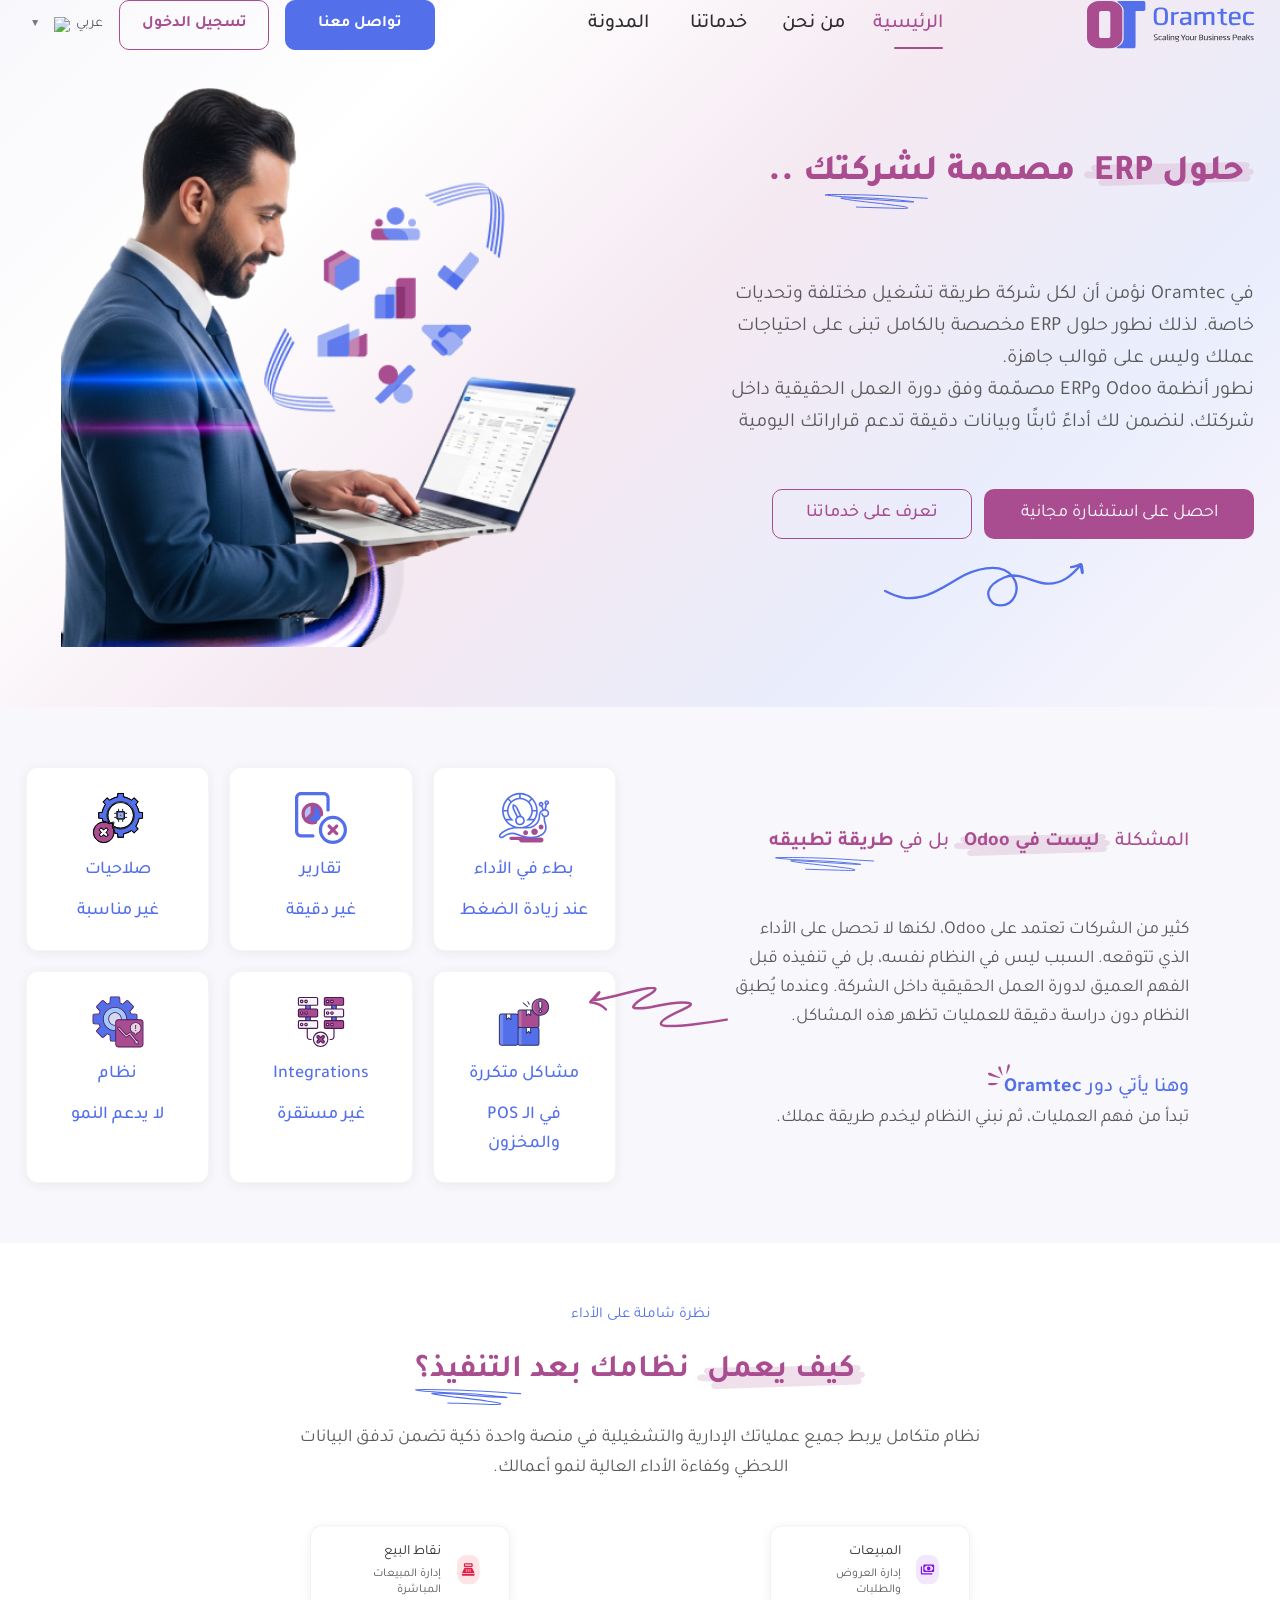
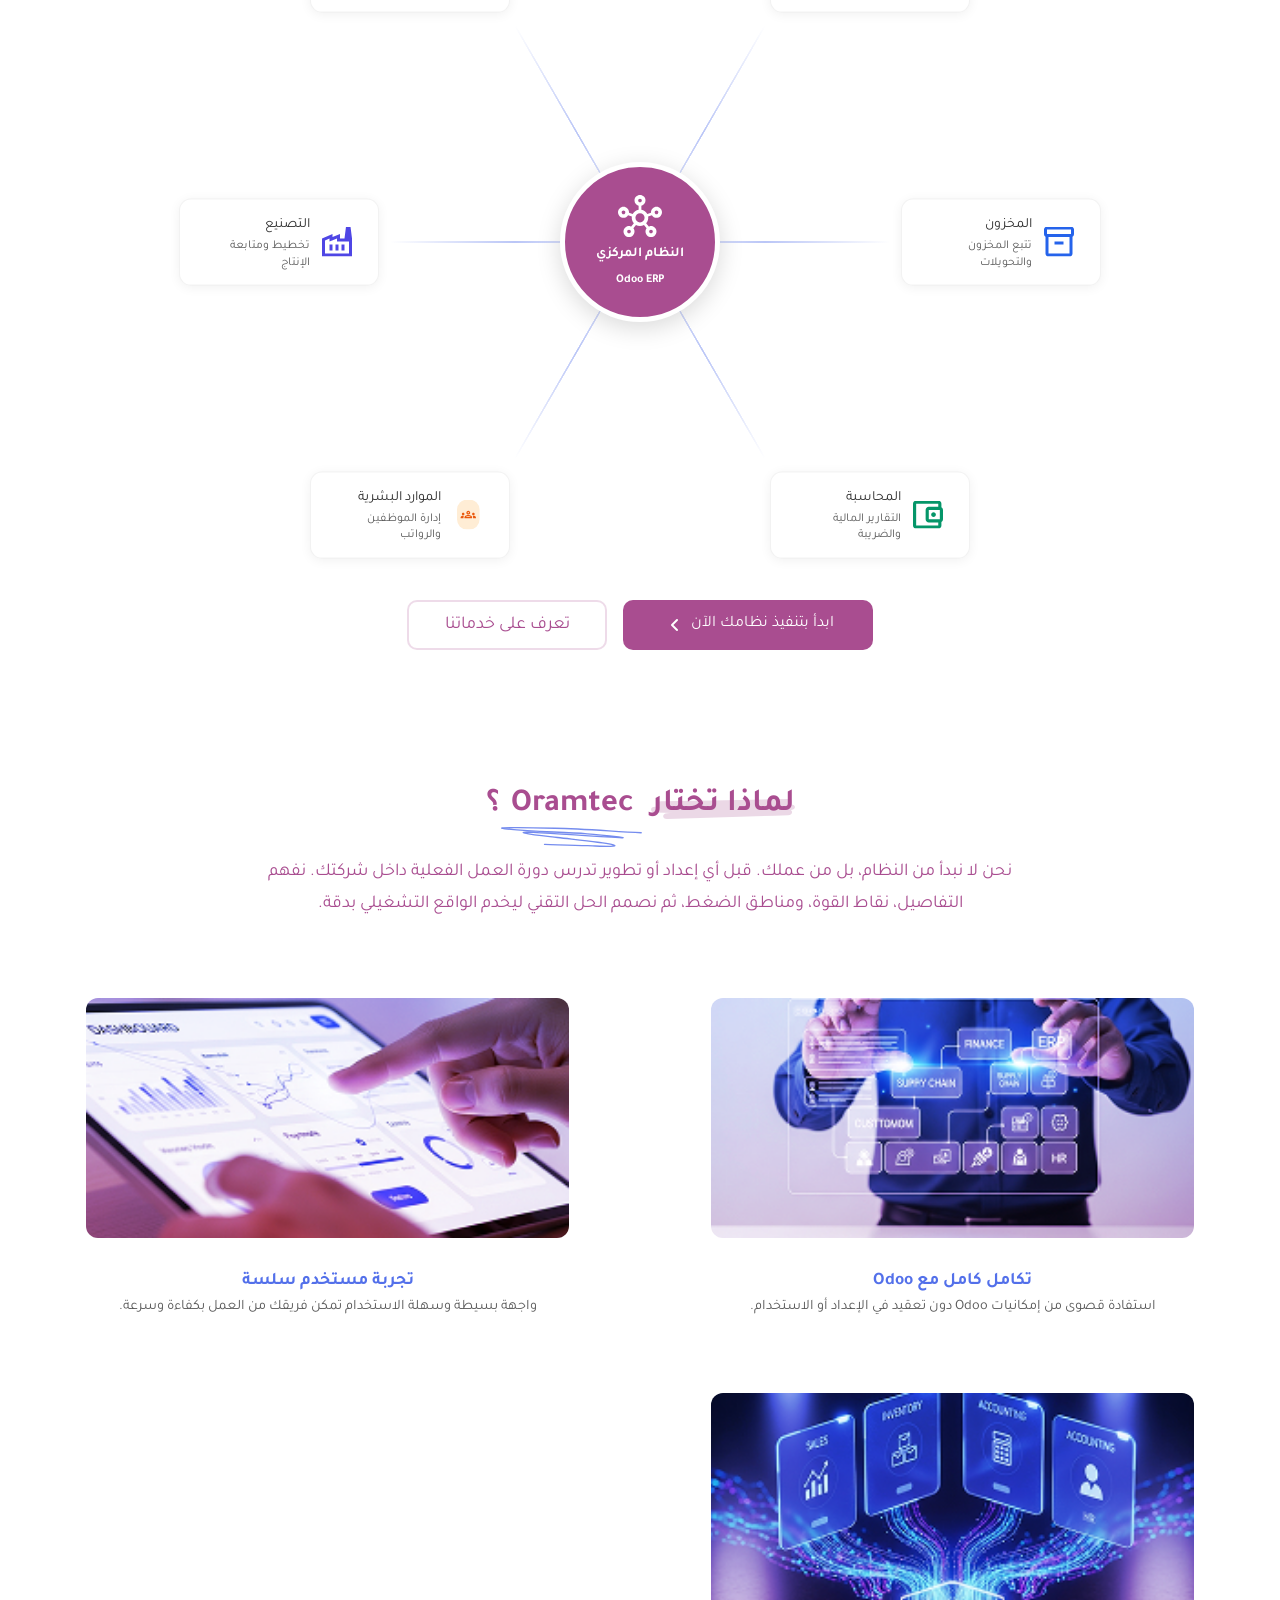
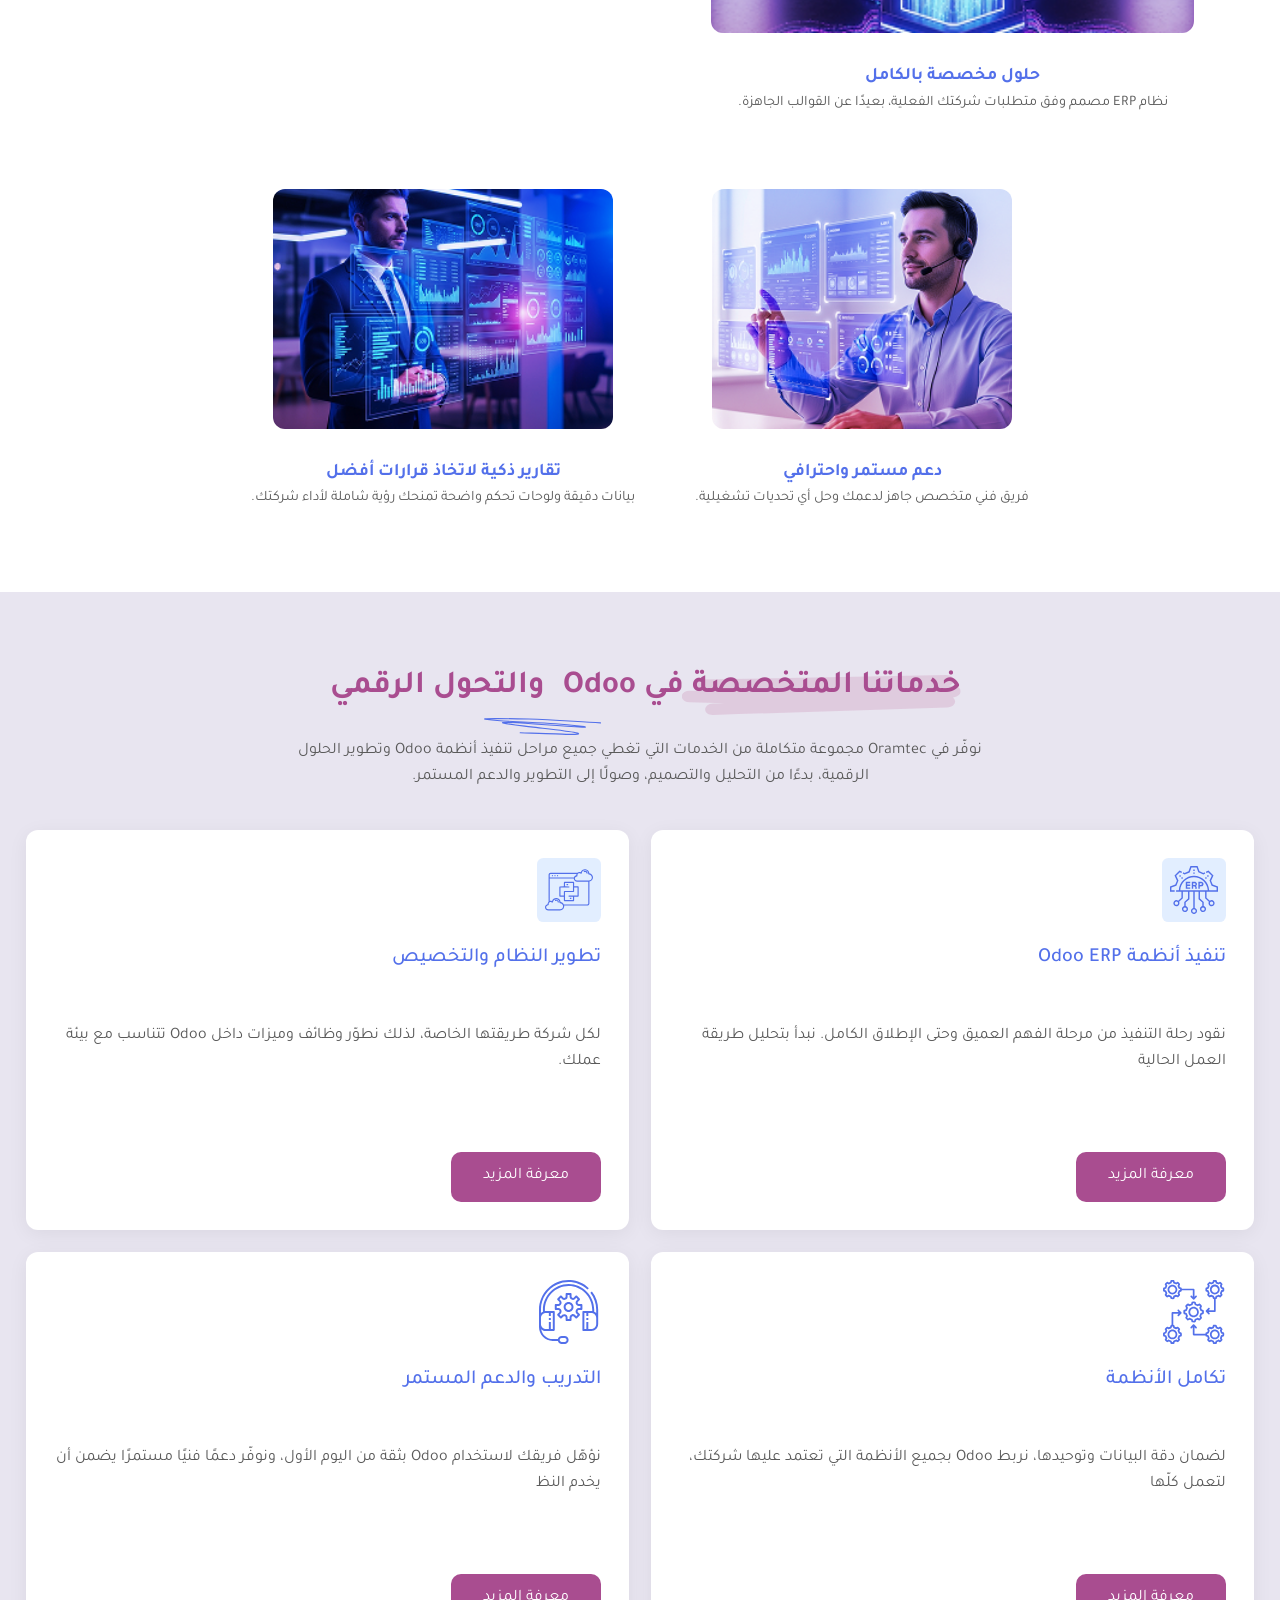
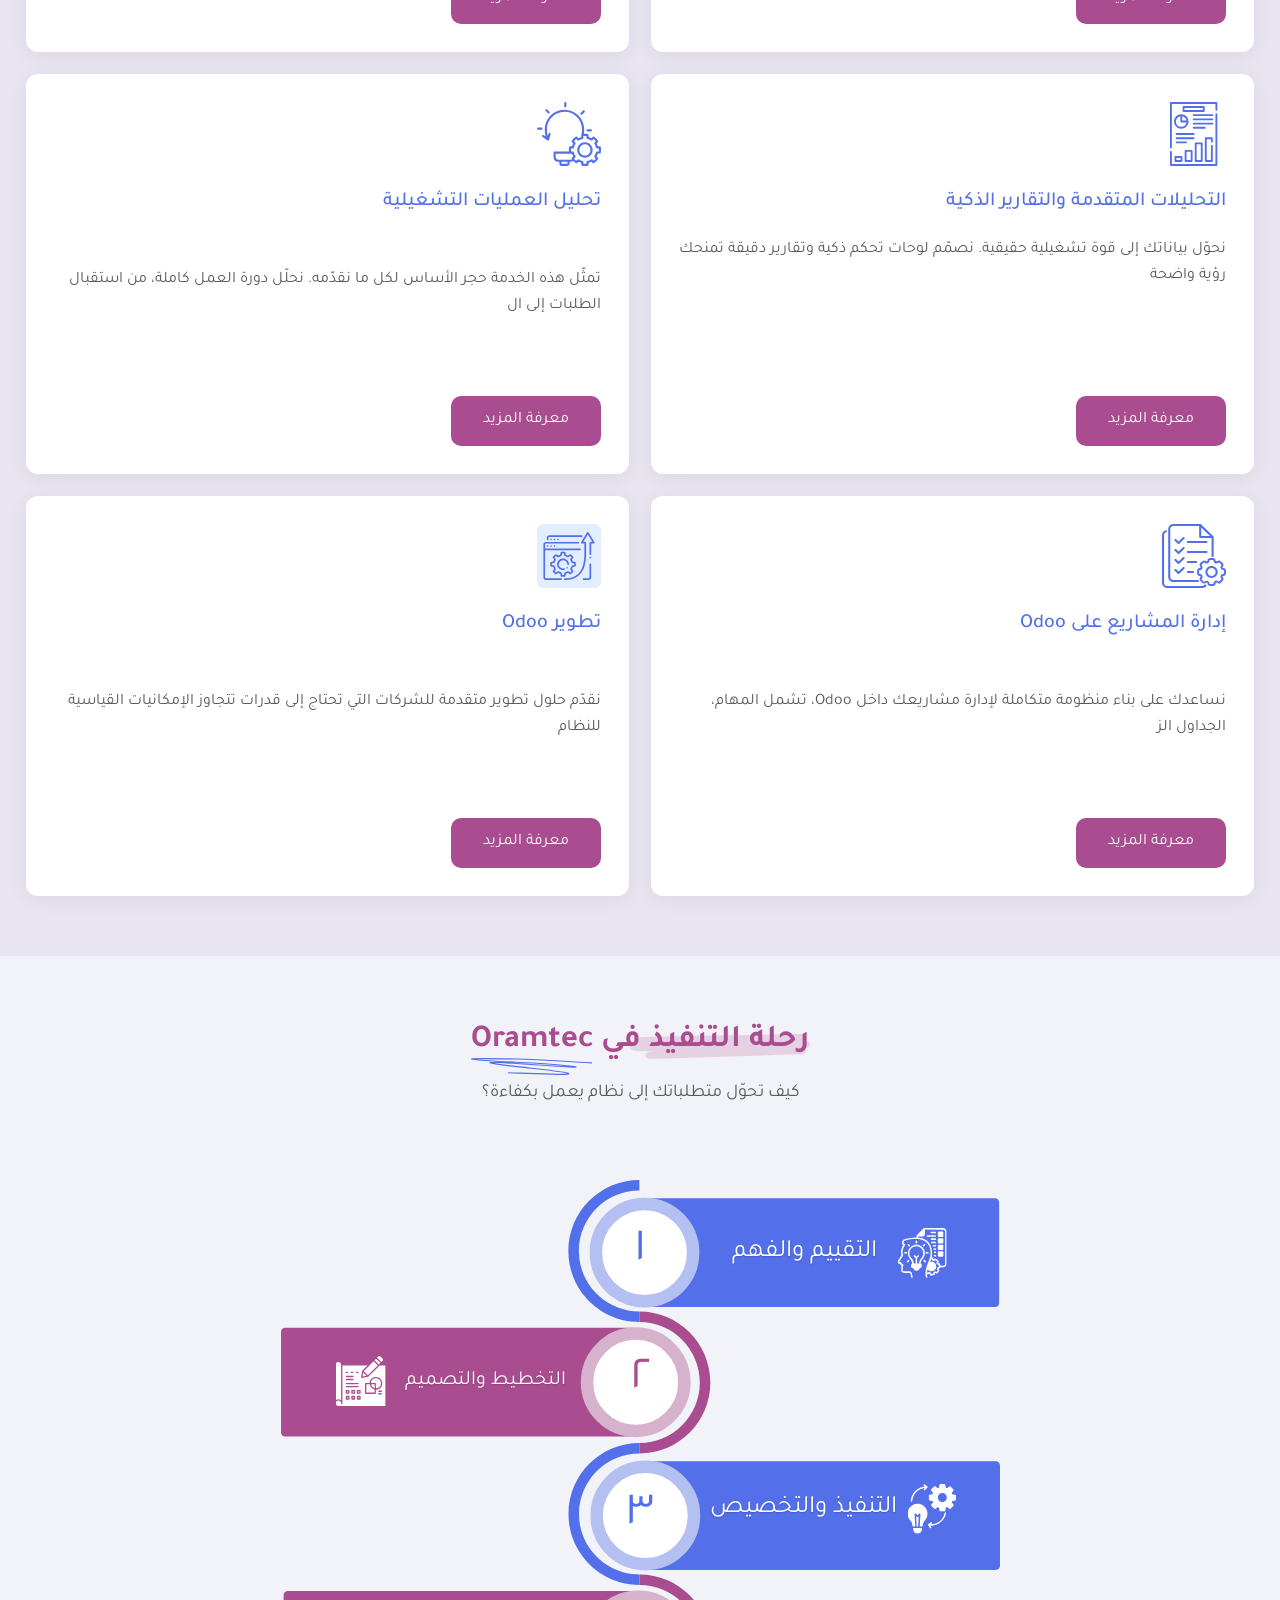
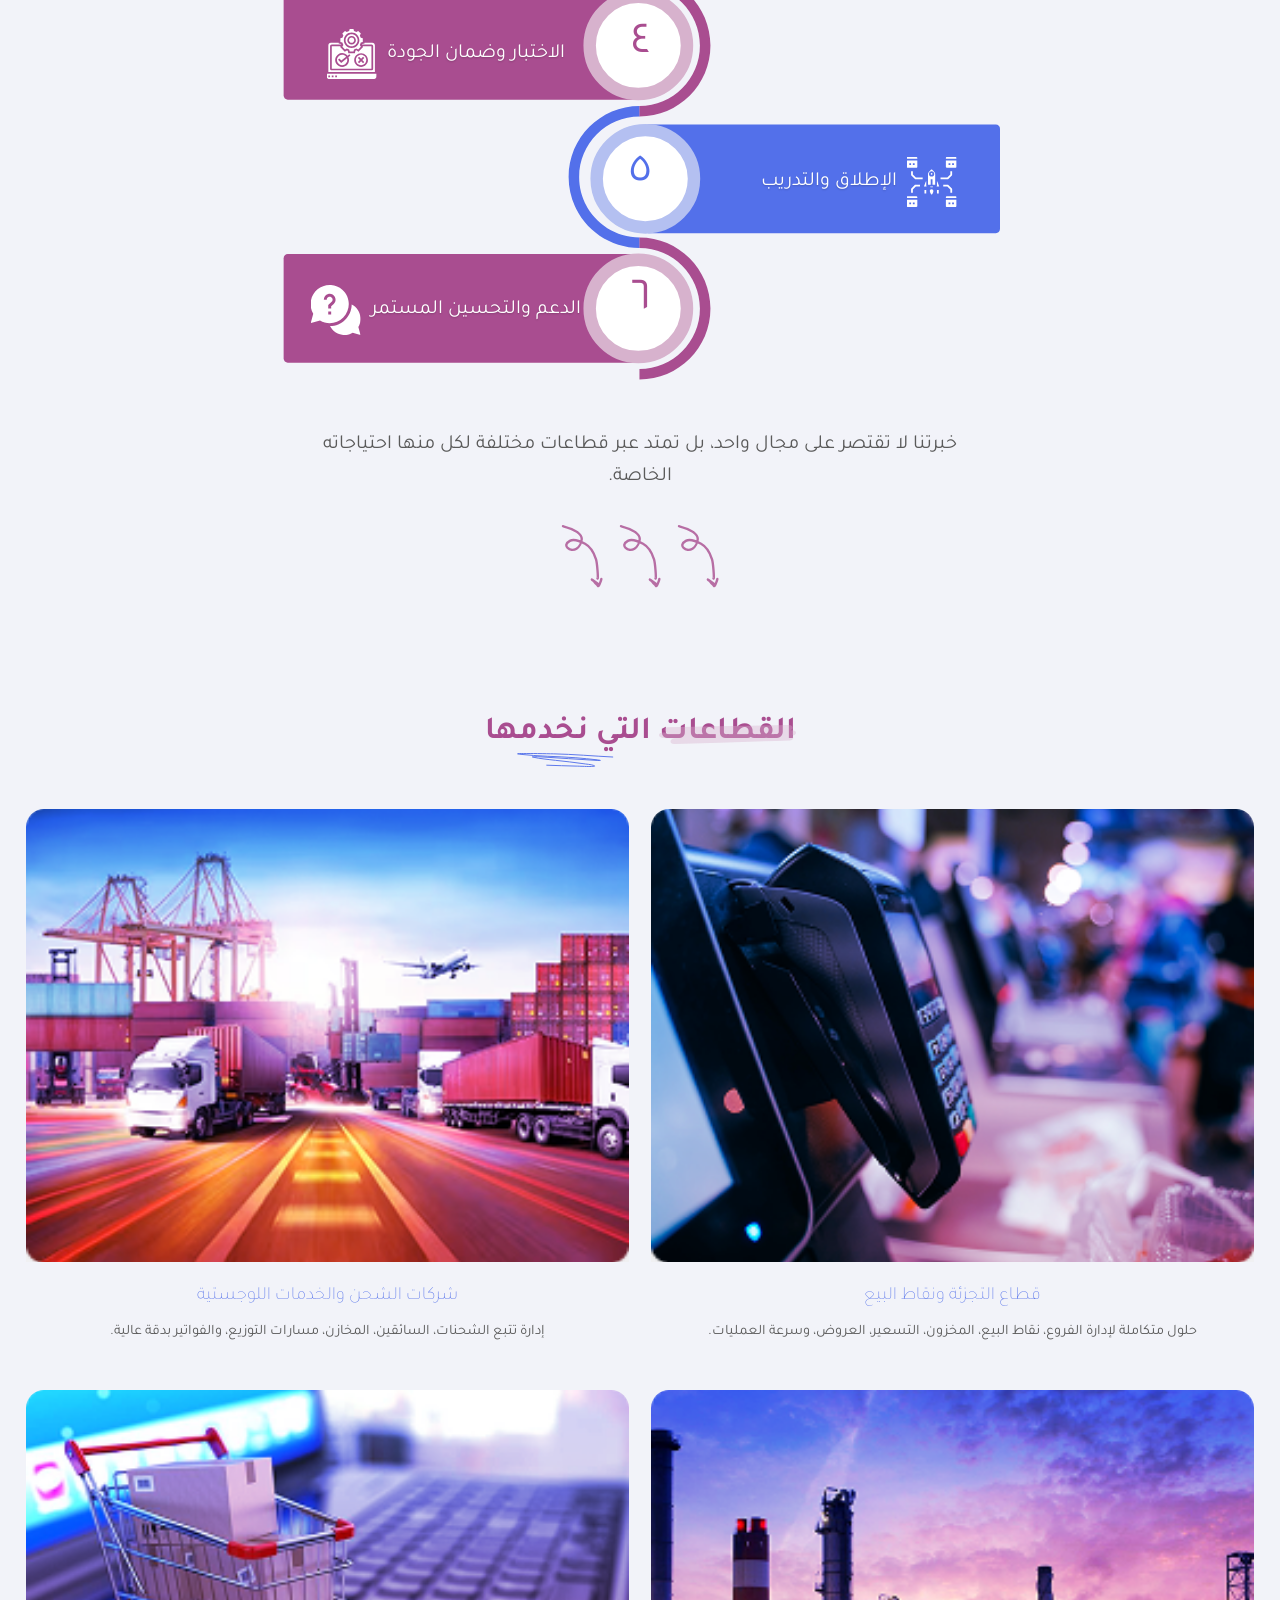
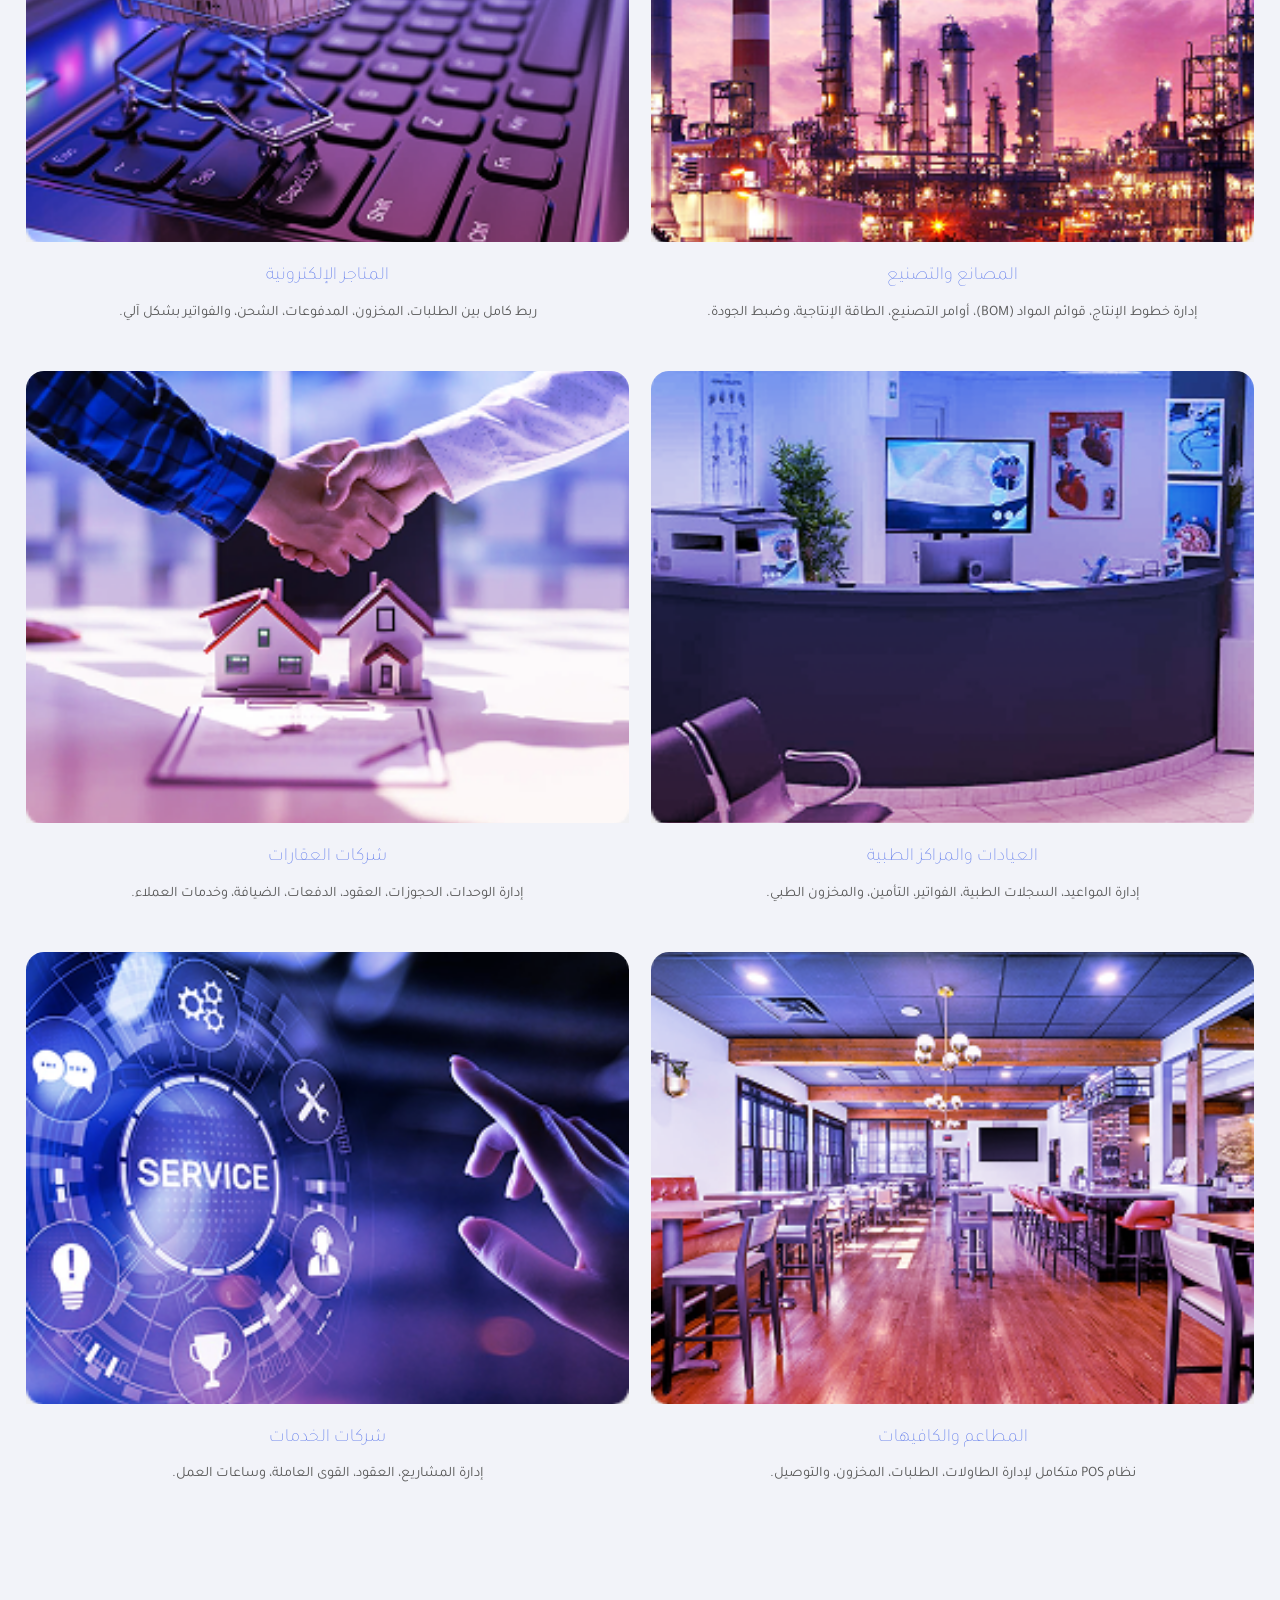
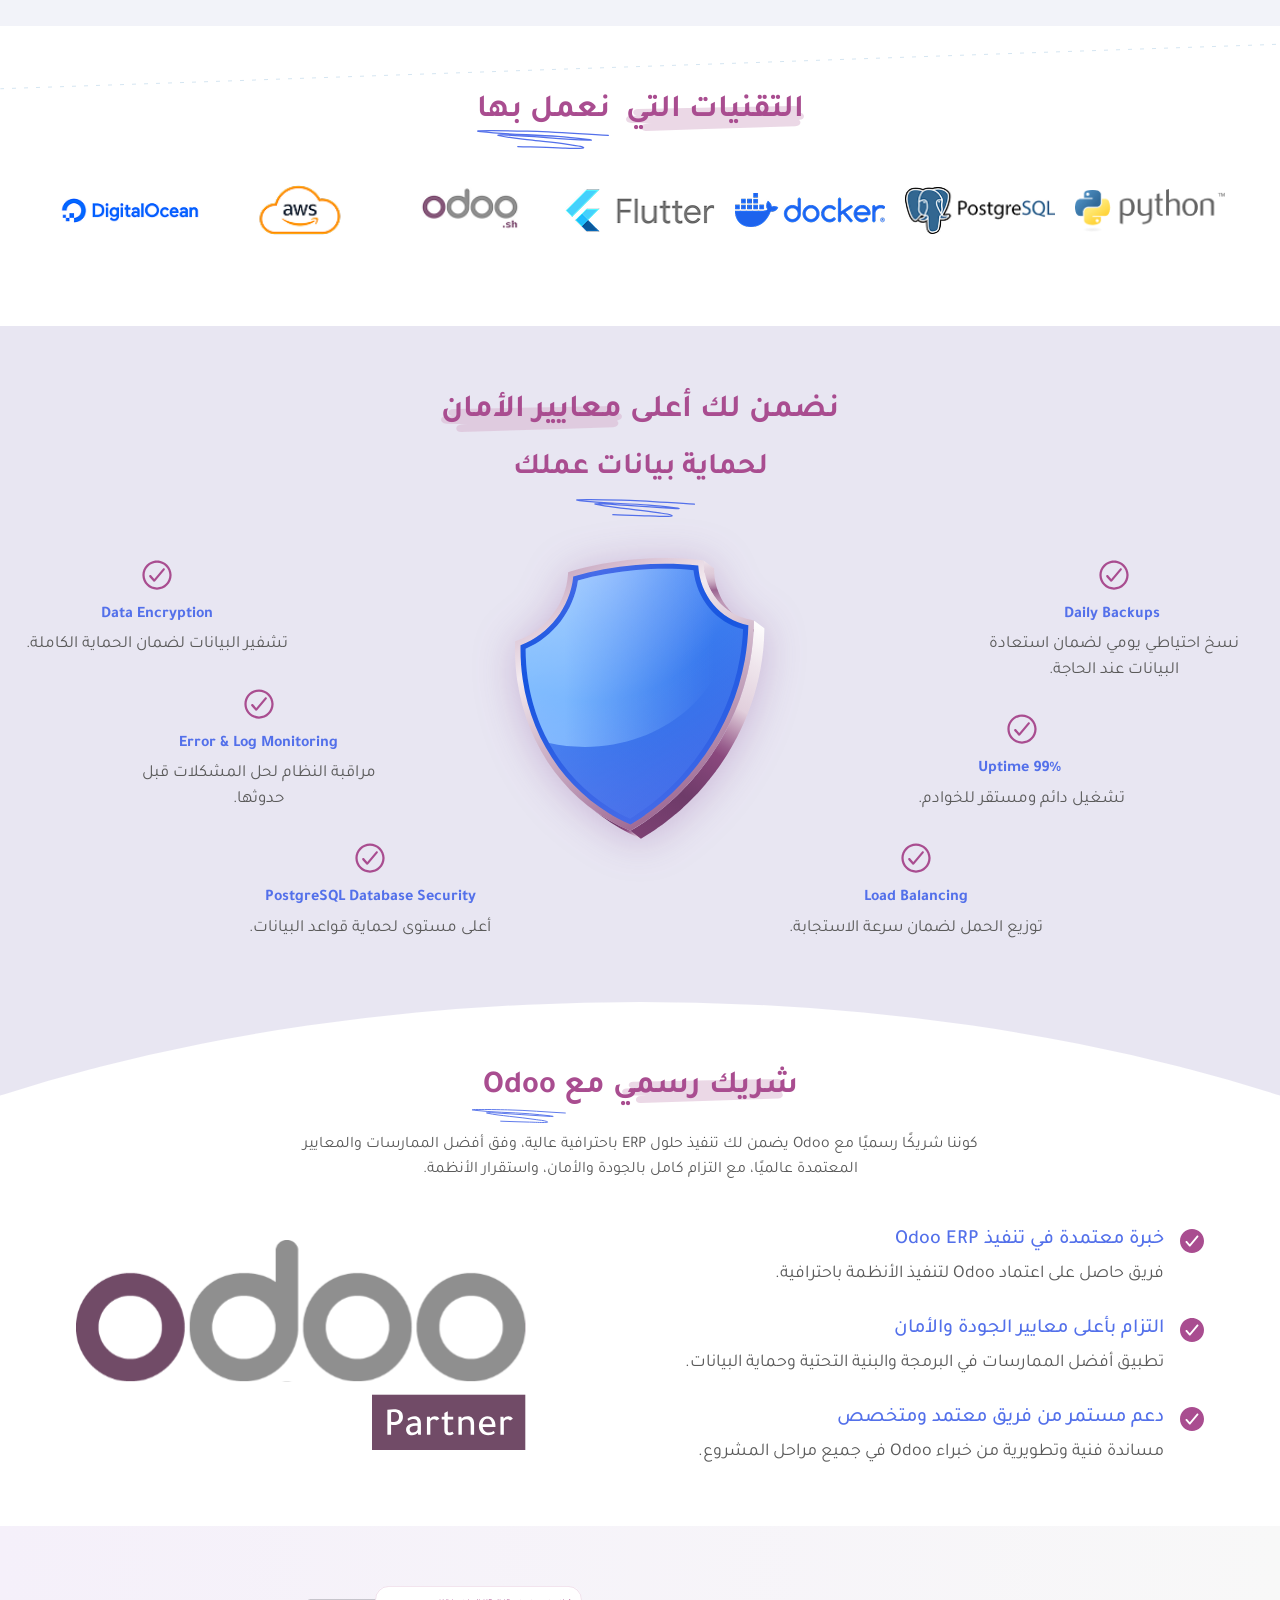
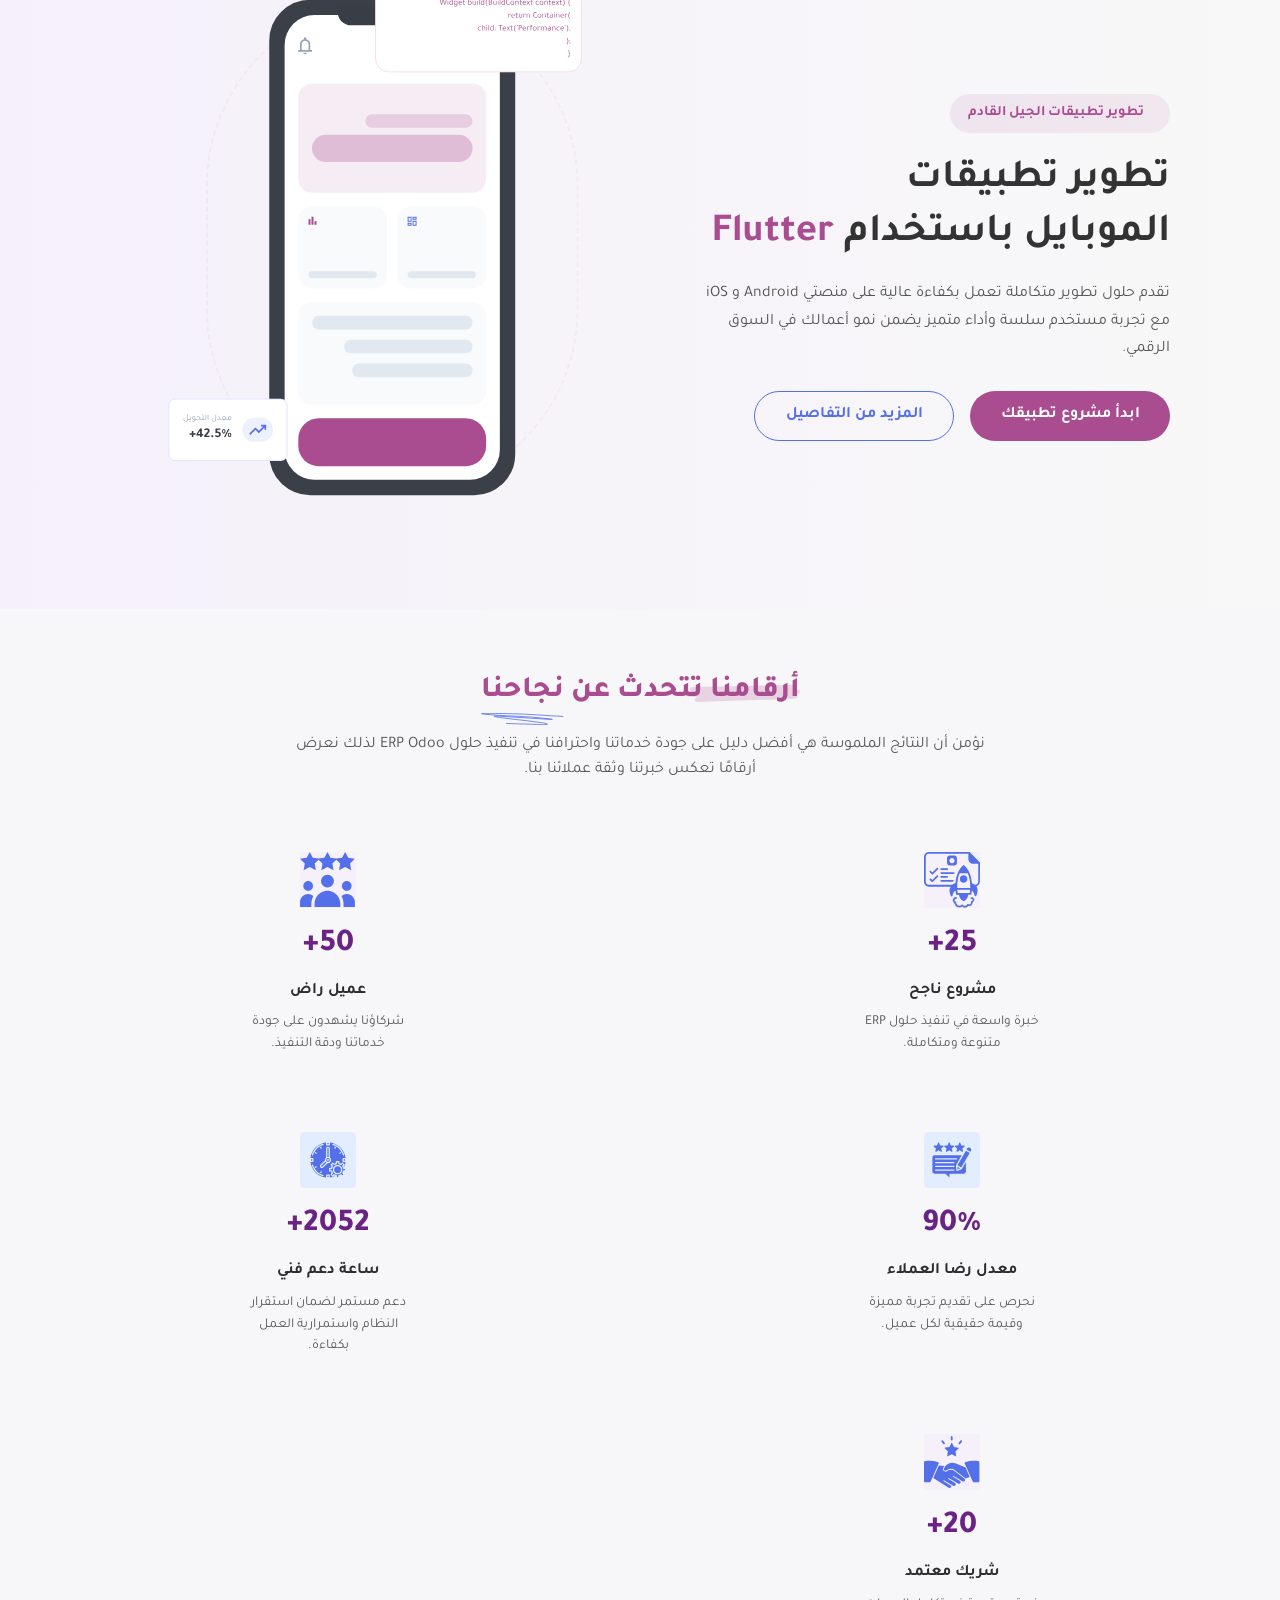
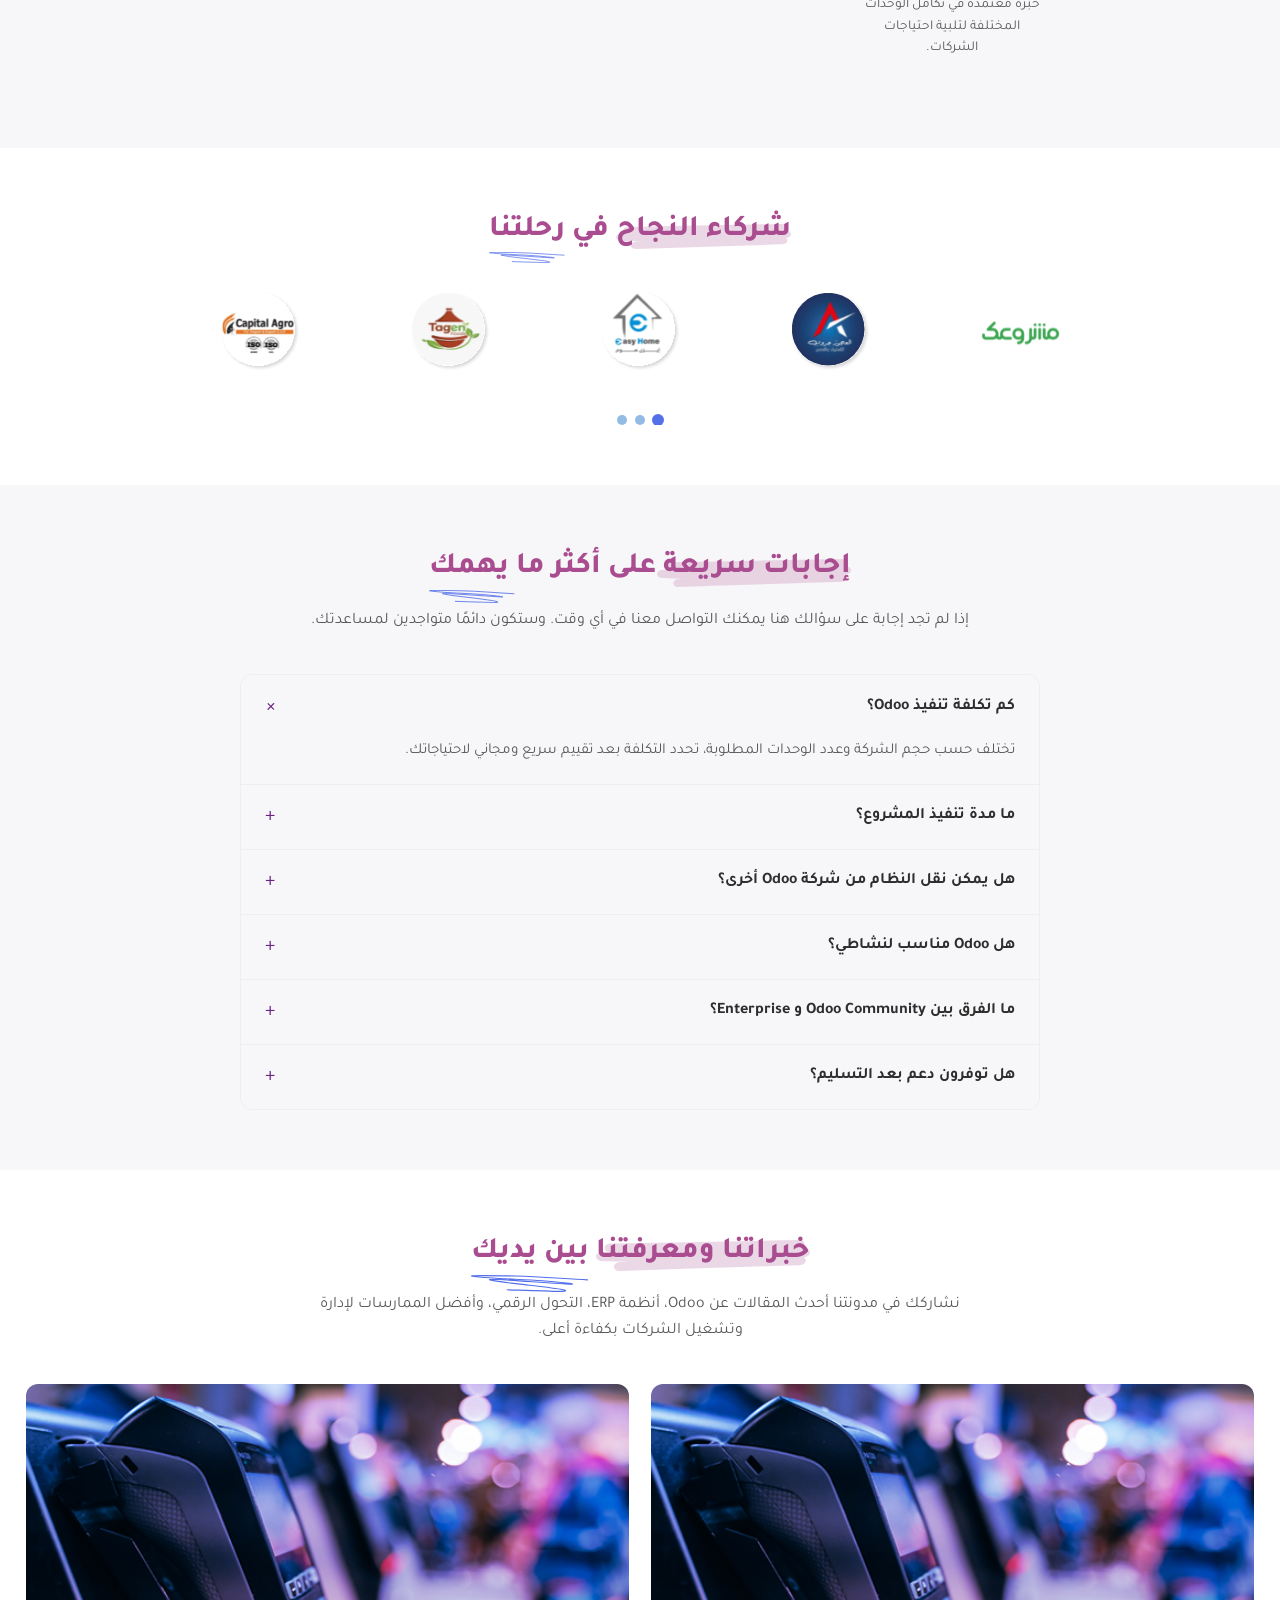
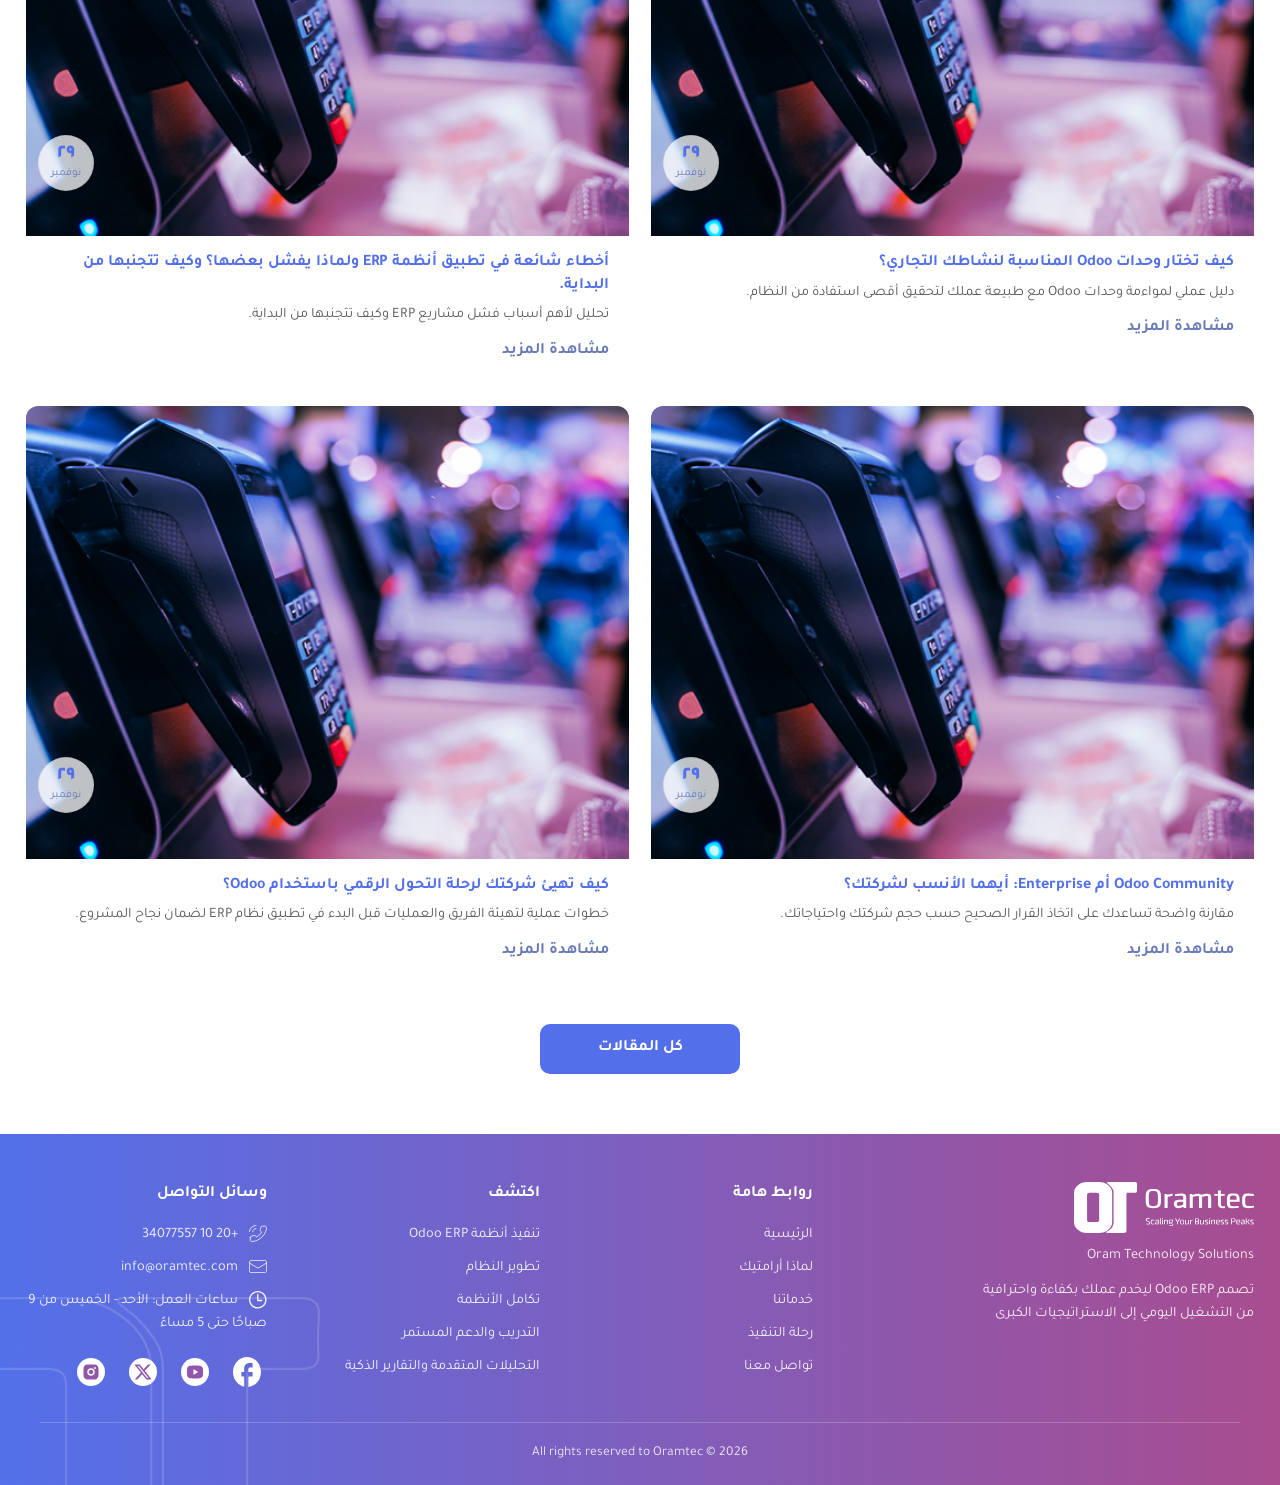
==== commit 57b4d97d: "توحيد Vector.svg كخلفية للعناوين Made-with: Cursor" ====
--- a/index.html
+++ b/index.html
@@ -102,9 +102,7 @@
 
         <div class="problem-solution">
           <p class="problem-solution-text">
-            <strong class="problem-solution-bold">وهنا يأتي دور <span class="problem-oramtec-wrap"><img
-                  src="images/Problem section/Points in the text.svg" alt="" class="problem-sparkle"
-                  aria-hidden="true">Oramtec</span></strong> <br>
+            <strong class="problem-solution">وهنا يأتي دور <span class="problem-oramtec-wrap"><img src="images/Problem section/Points in the text.svg" alt="" class="problem-sparkle" aria-hidden="true">Oramtec</span></strong> <br>
             تبدأ من فهم العمليات، ثم نبني النظام ليخدم طريقة عملك.
           </p>
         </div>
--- a/css/styles.css
+++ b/css/styles.css
@@ -399,8 +399,8 @@
   border: 1px solid #A94D90;
   border-radius: 10px;
   padding: 10px 20px;
-  font-size: 1rem;
-  font-weight: 600;
+  font-size: 18px;
+  font-weight: 500;
   width: 200px;
 }
 
@@ -559,7 +559,7 @@
 
 }
 
-.problem-solution-bold {
+.problem-solution{
   color: #5370EA;
   font-weight: 500;
   font-size: 20px;
@@ -568,6 +568,7 @@
 .problem-oramtec-wrap {
   position: relative;
   display: inline;
+  font-weight: 700;
 }
 
 .problem-sparkle {
